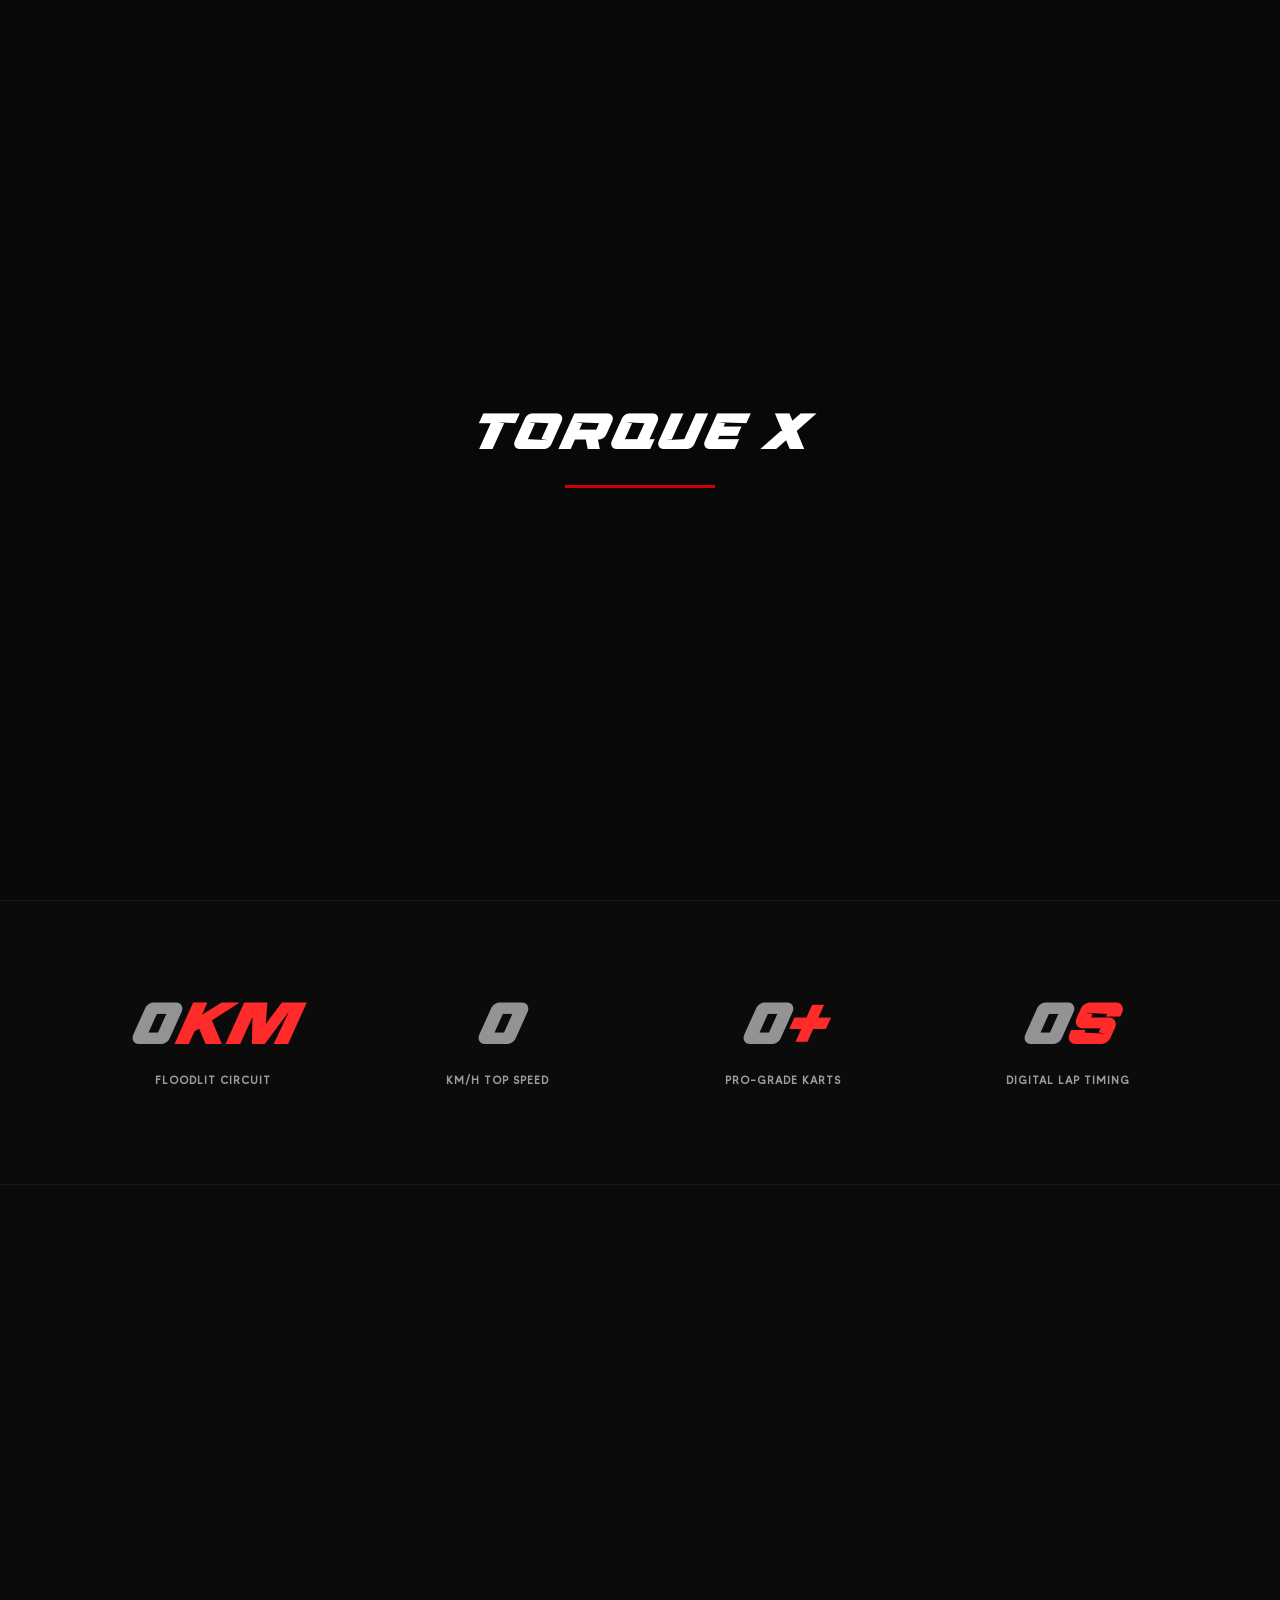
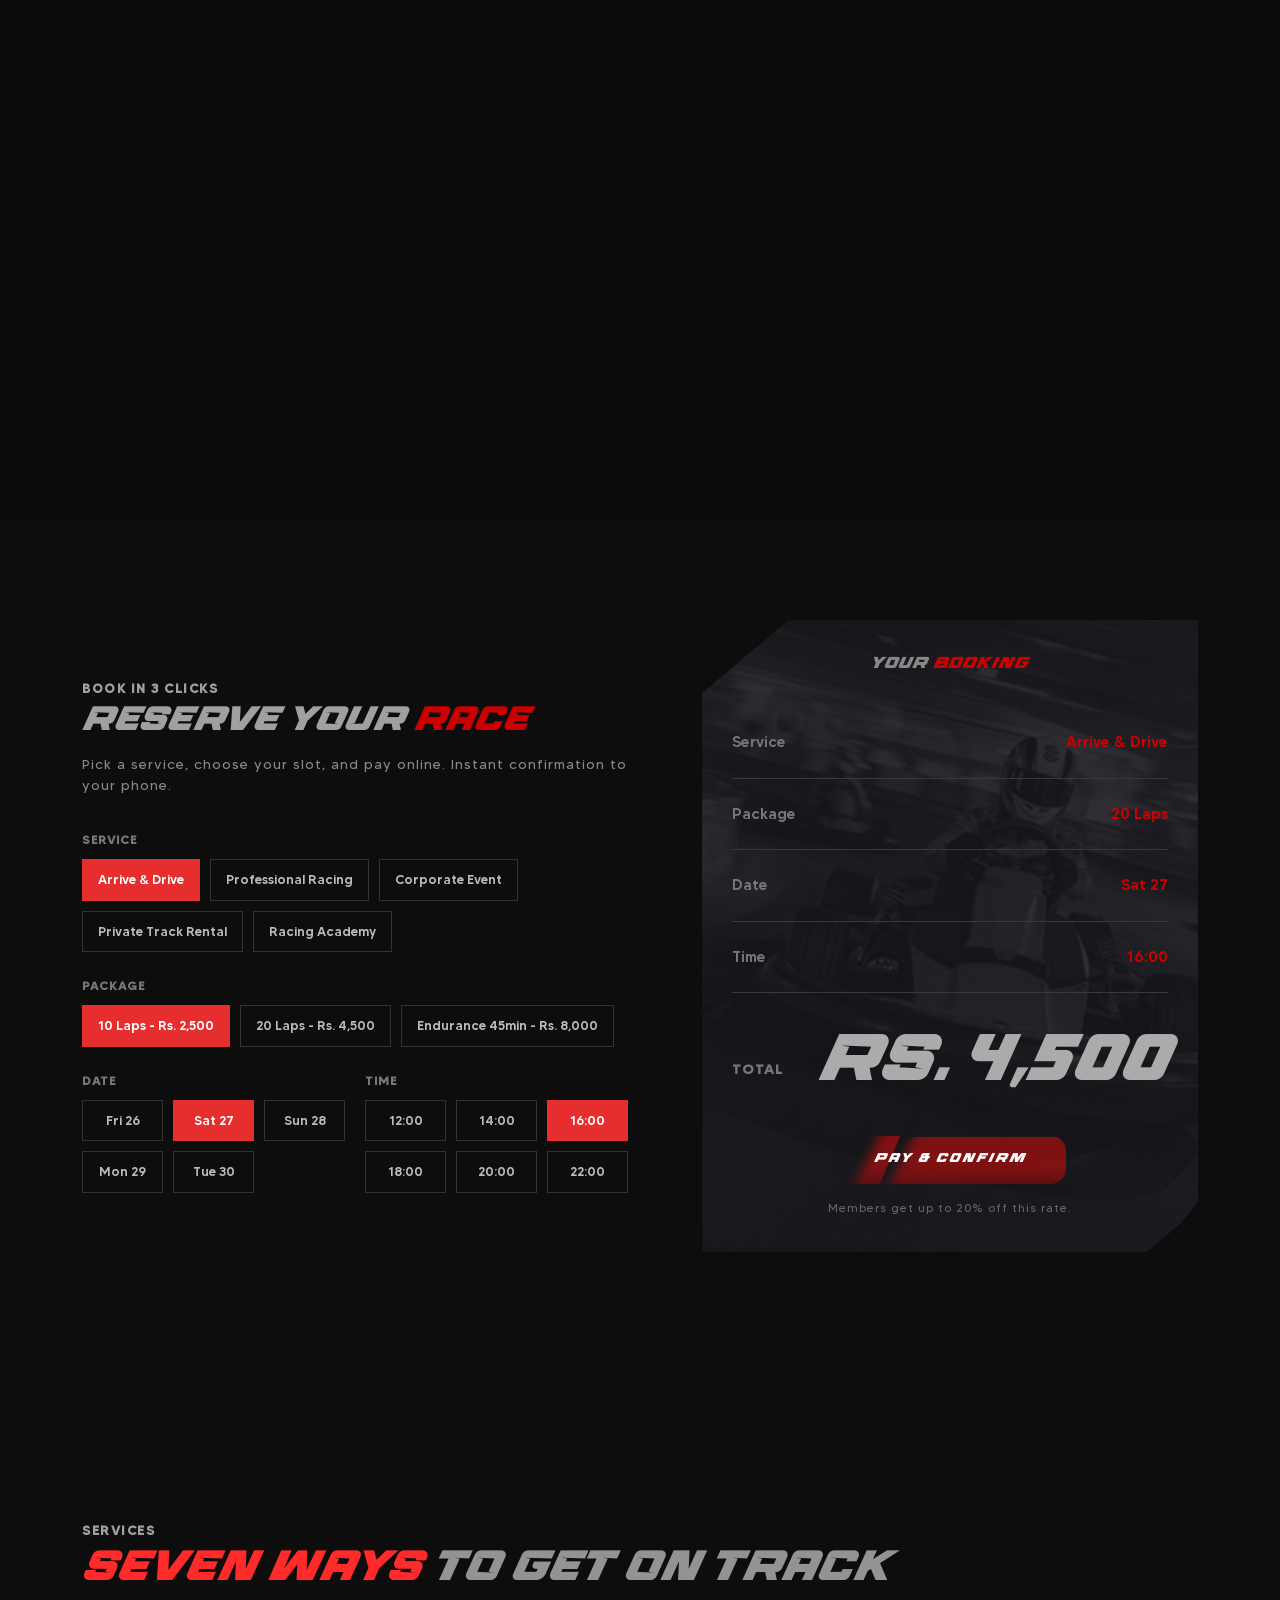
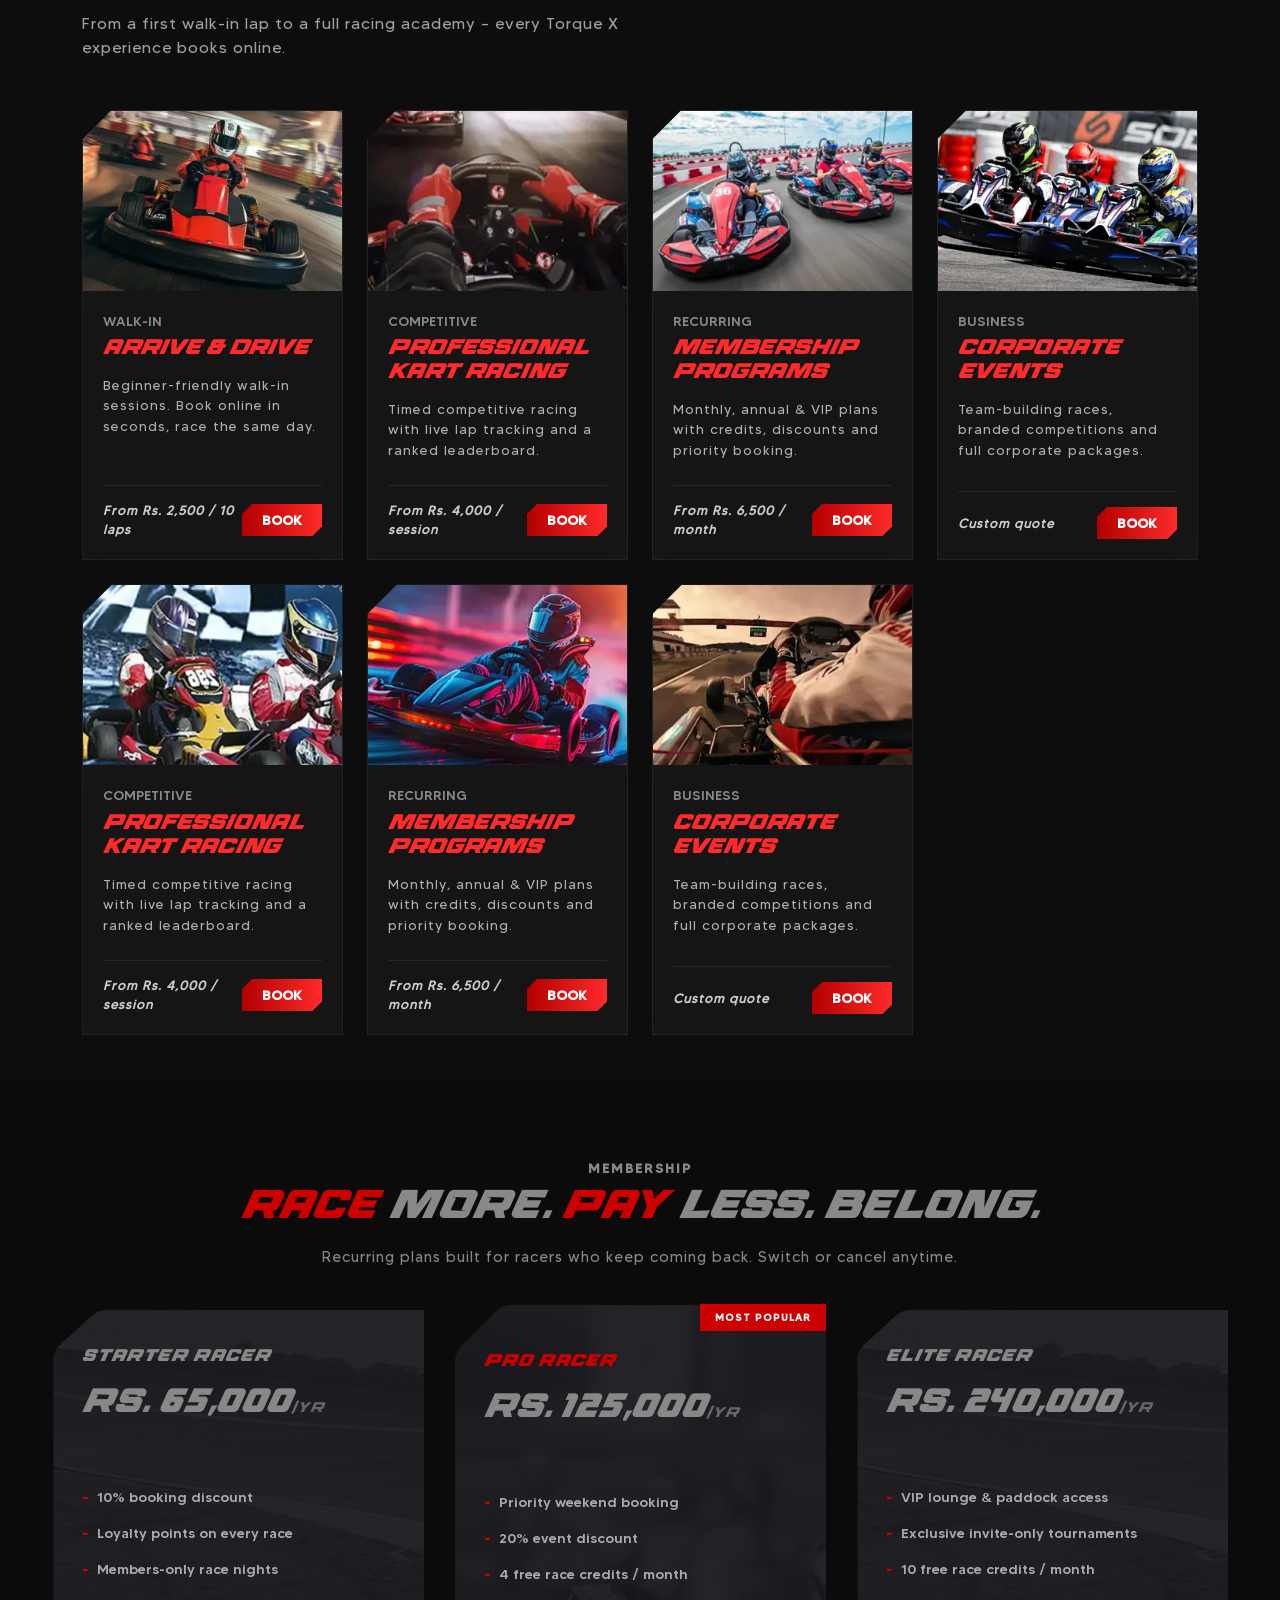
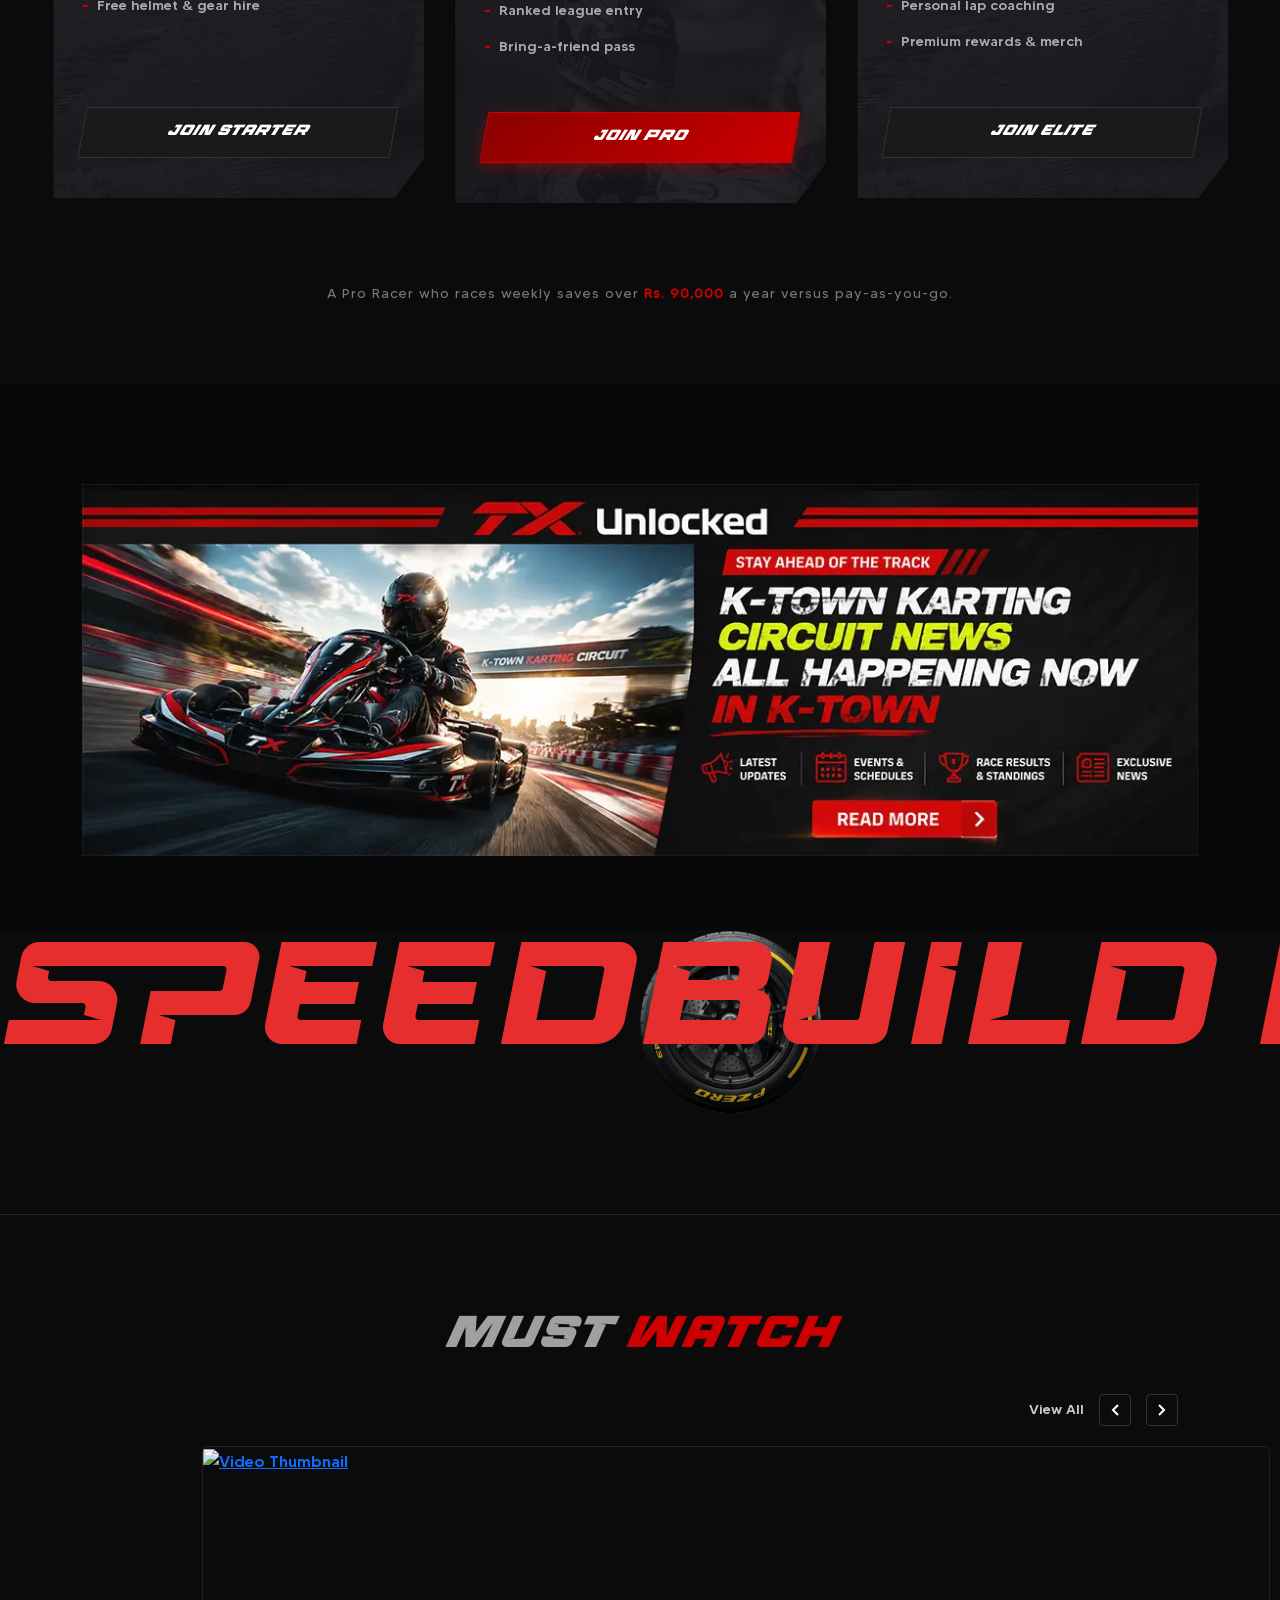
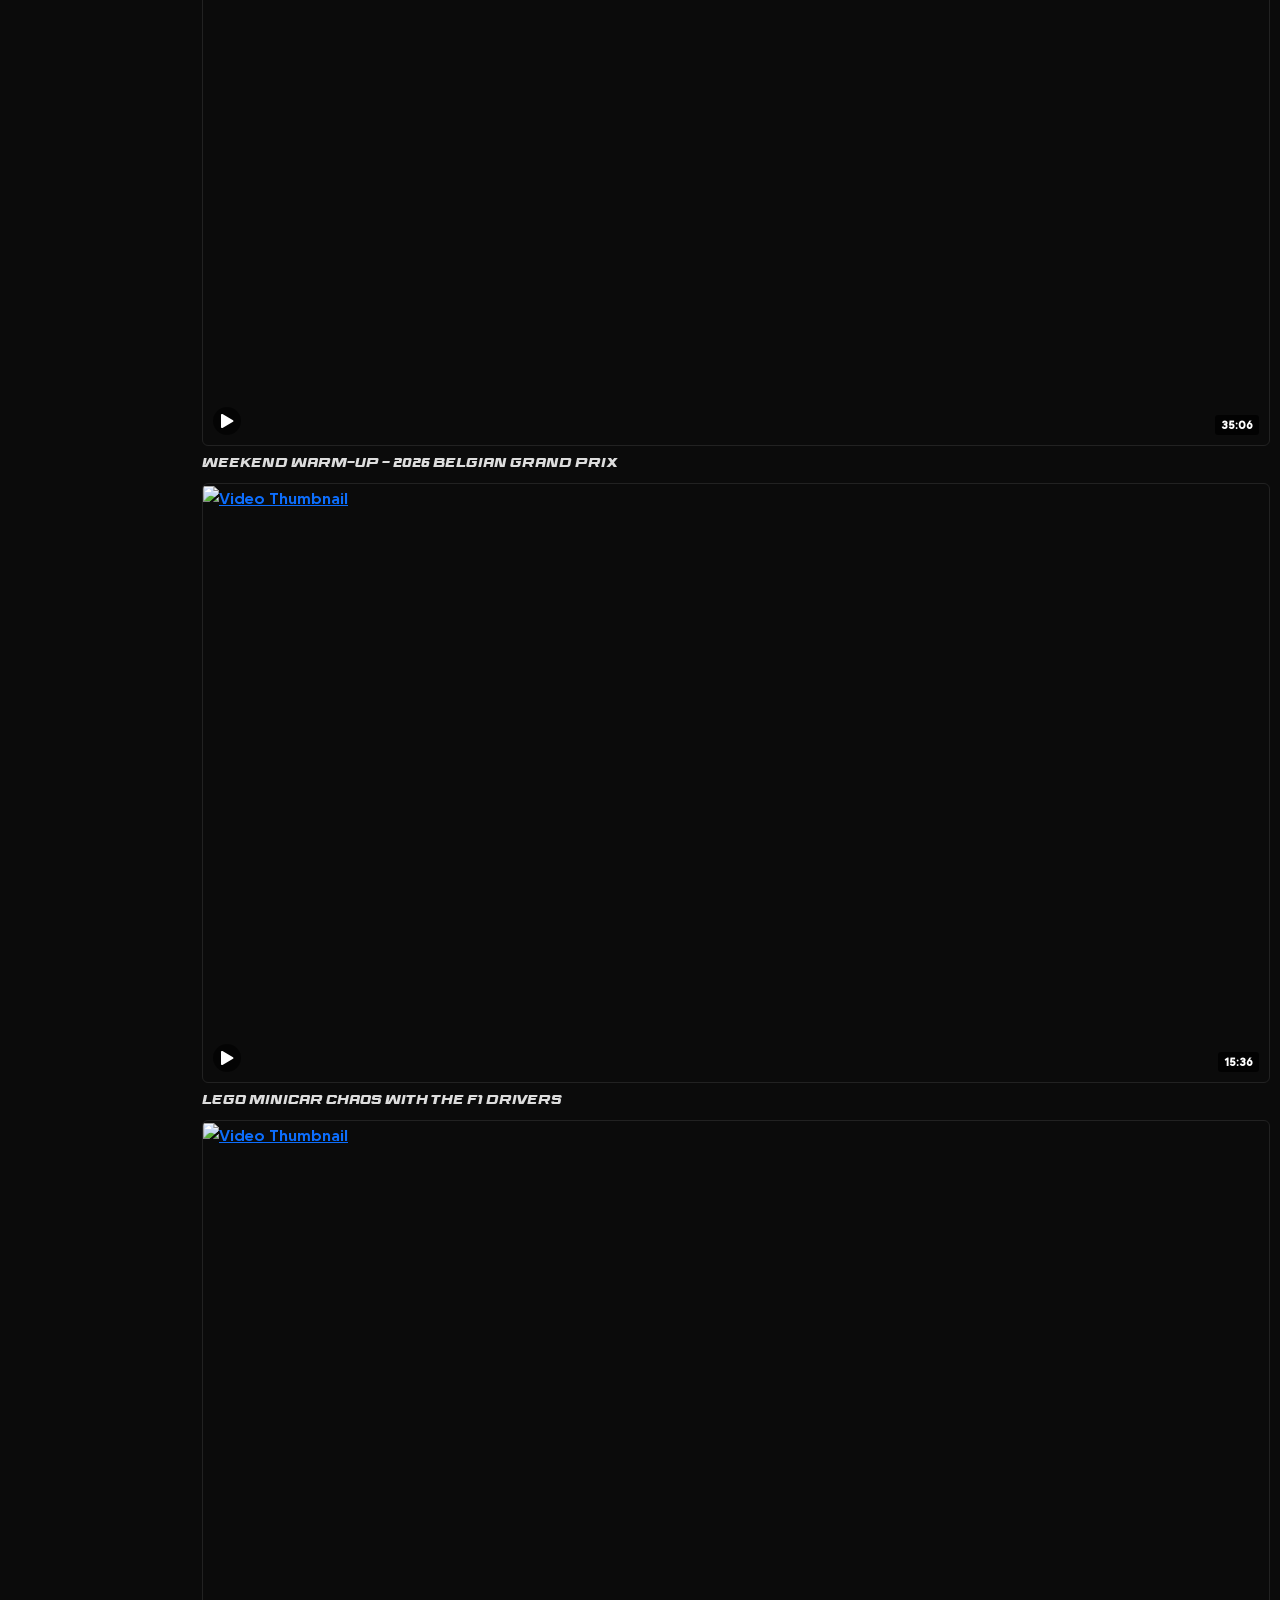
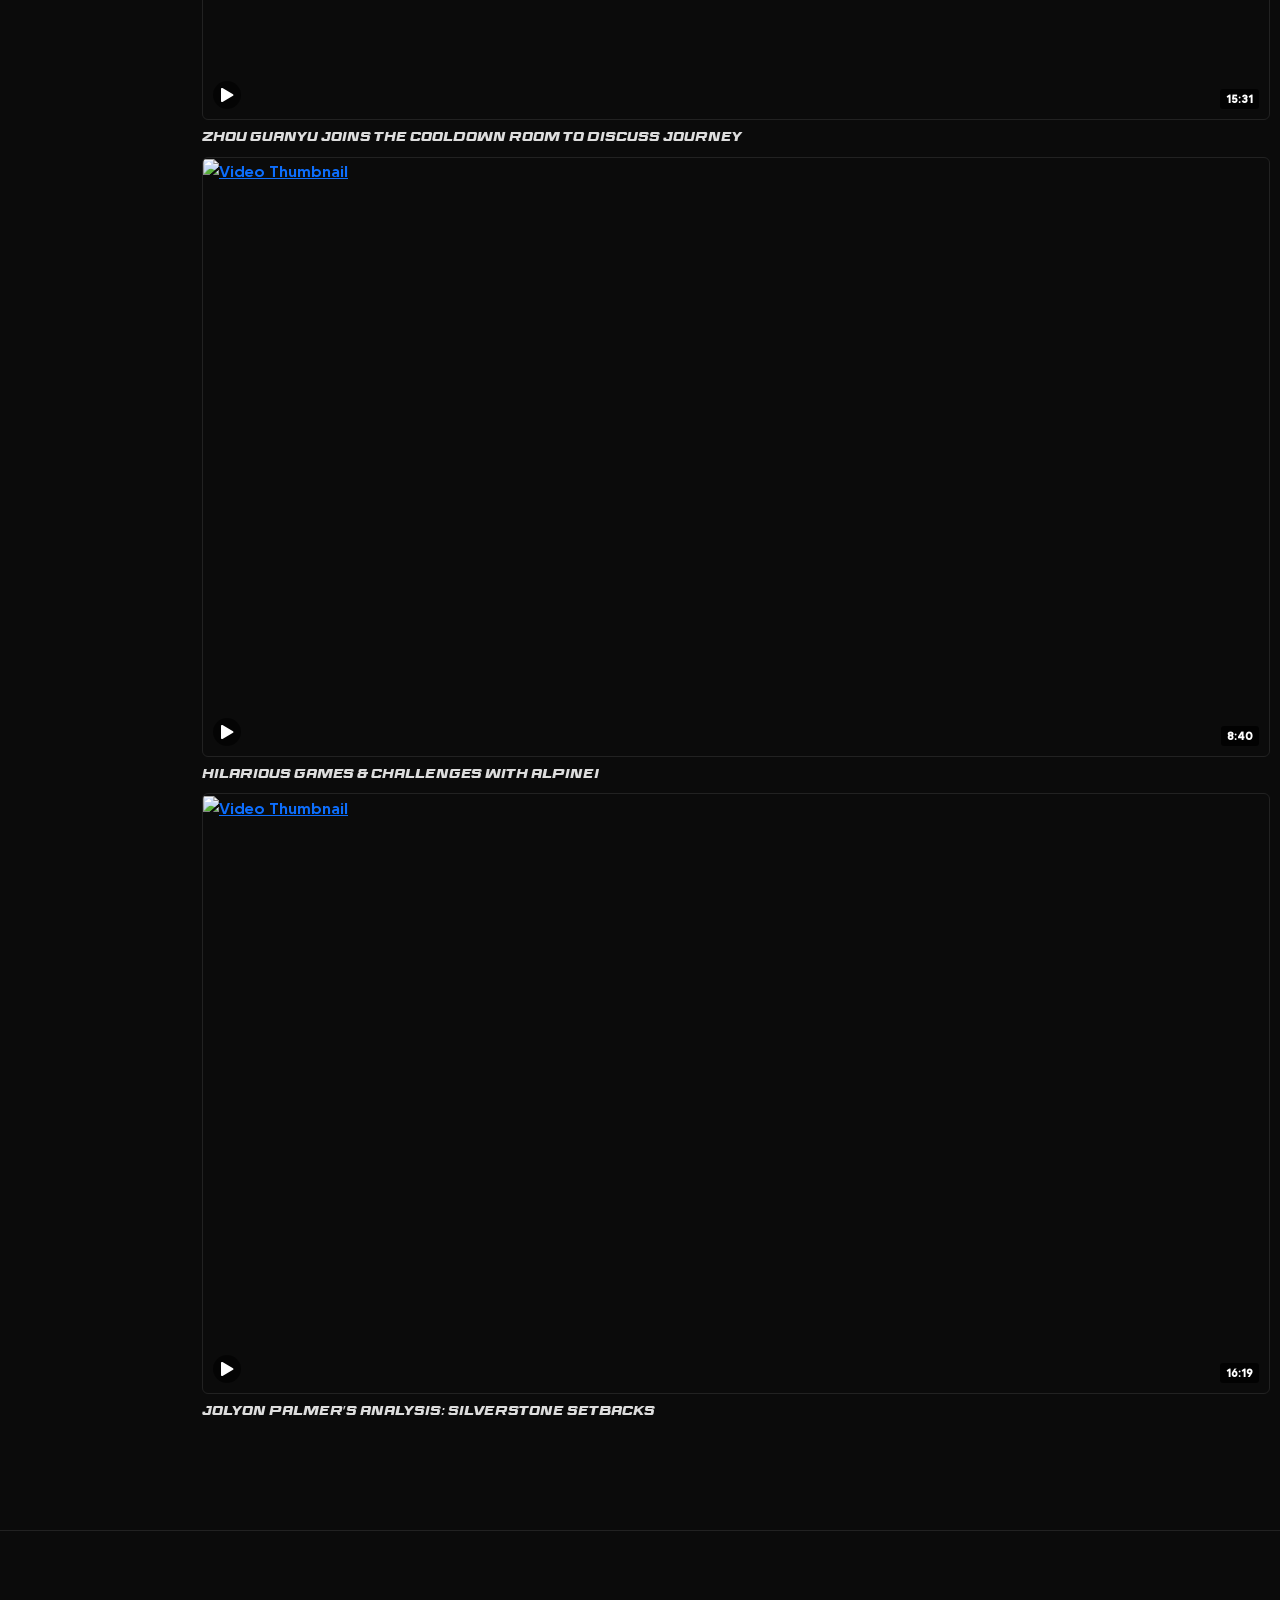
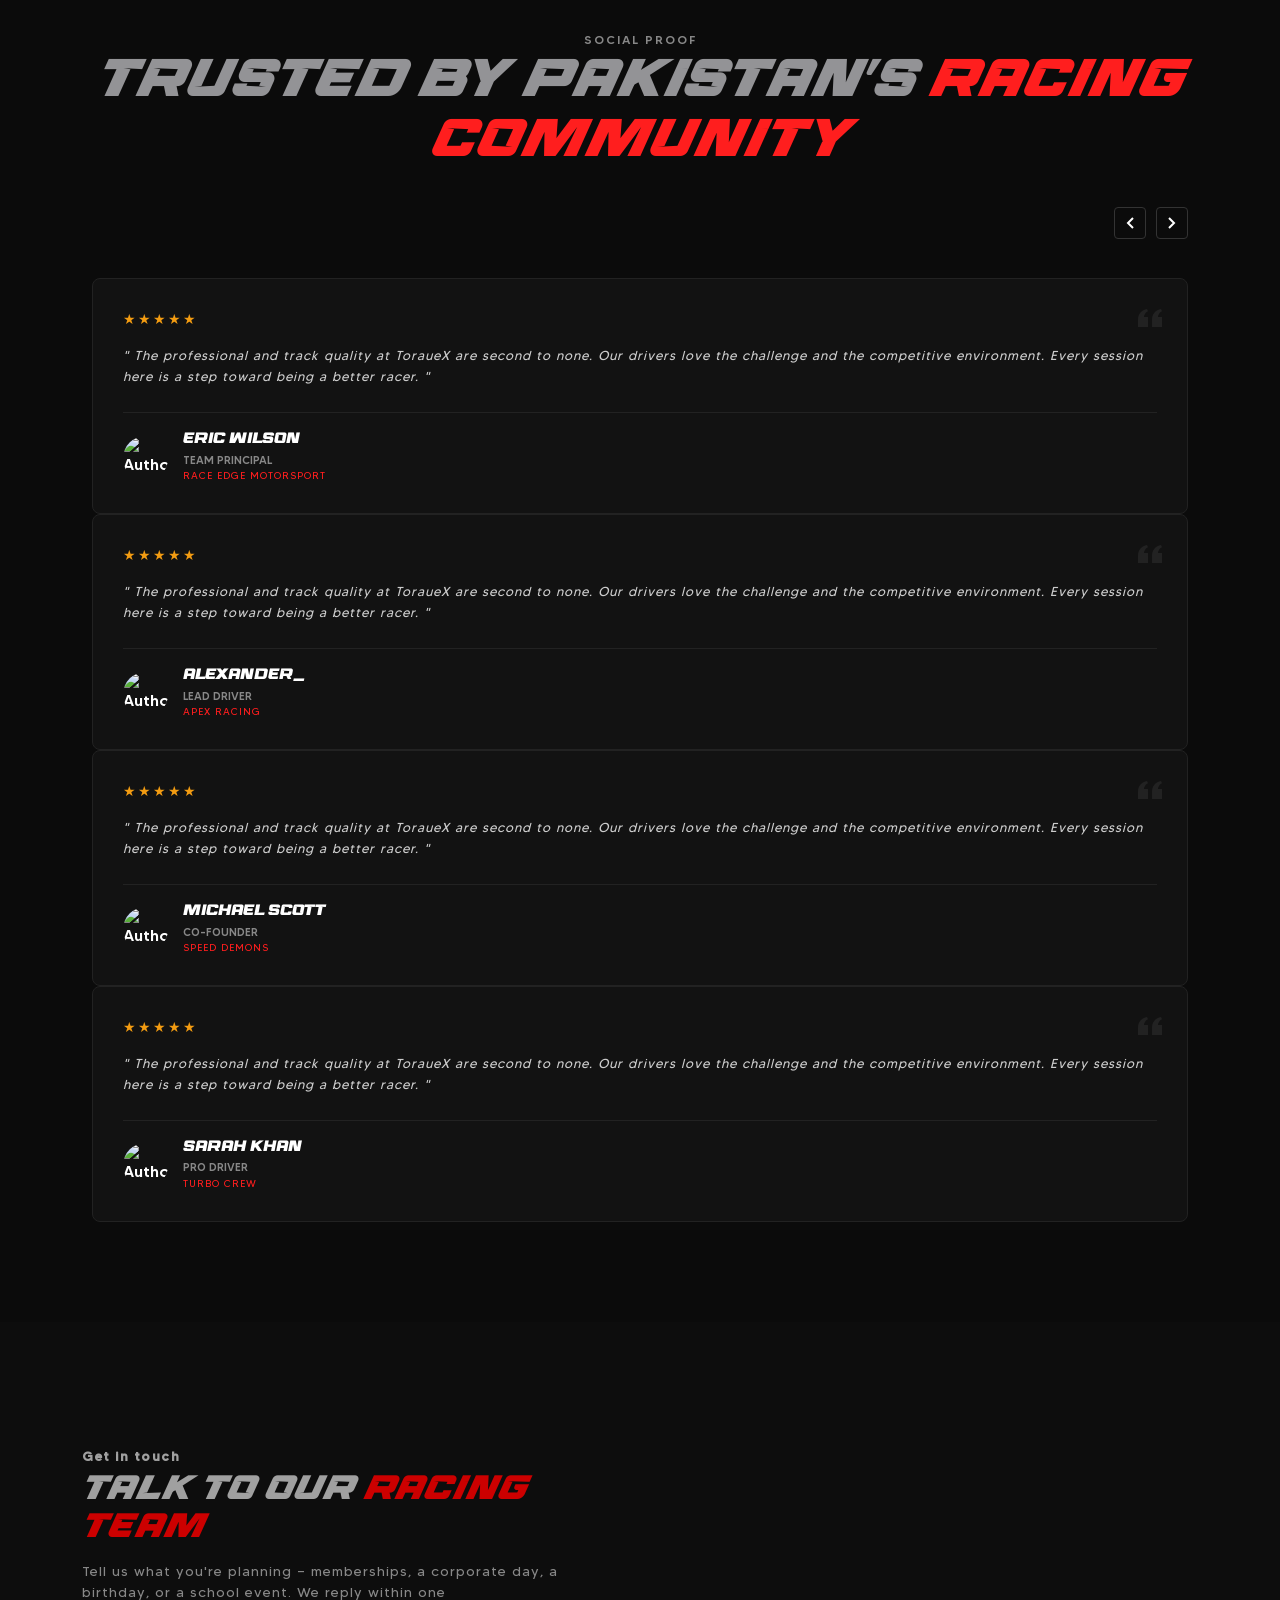
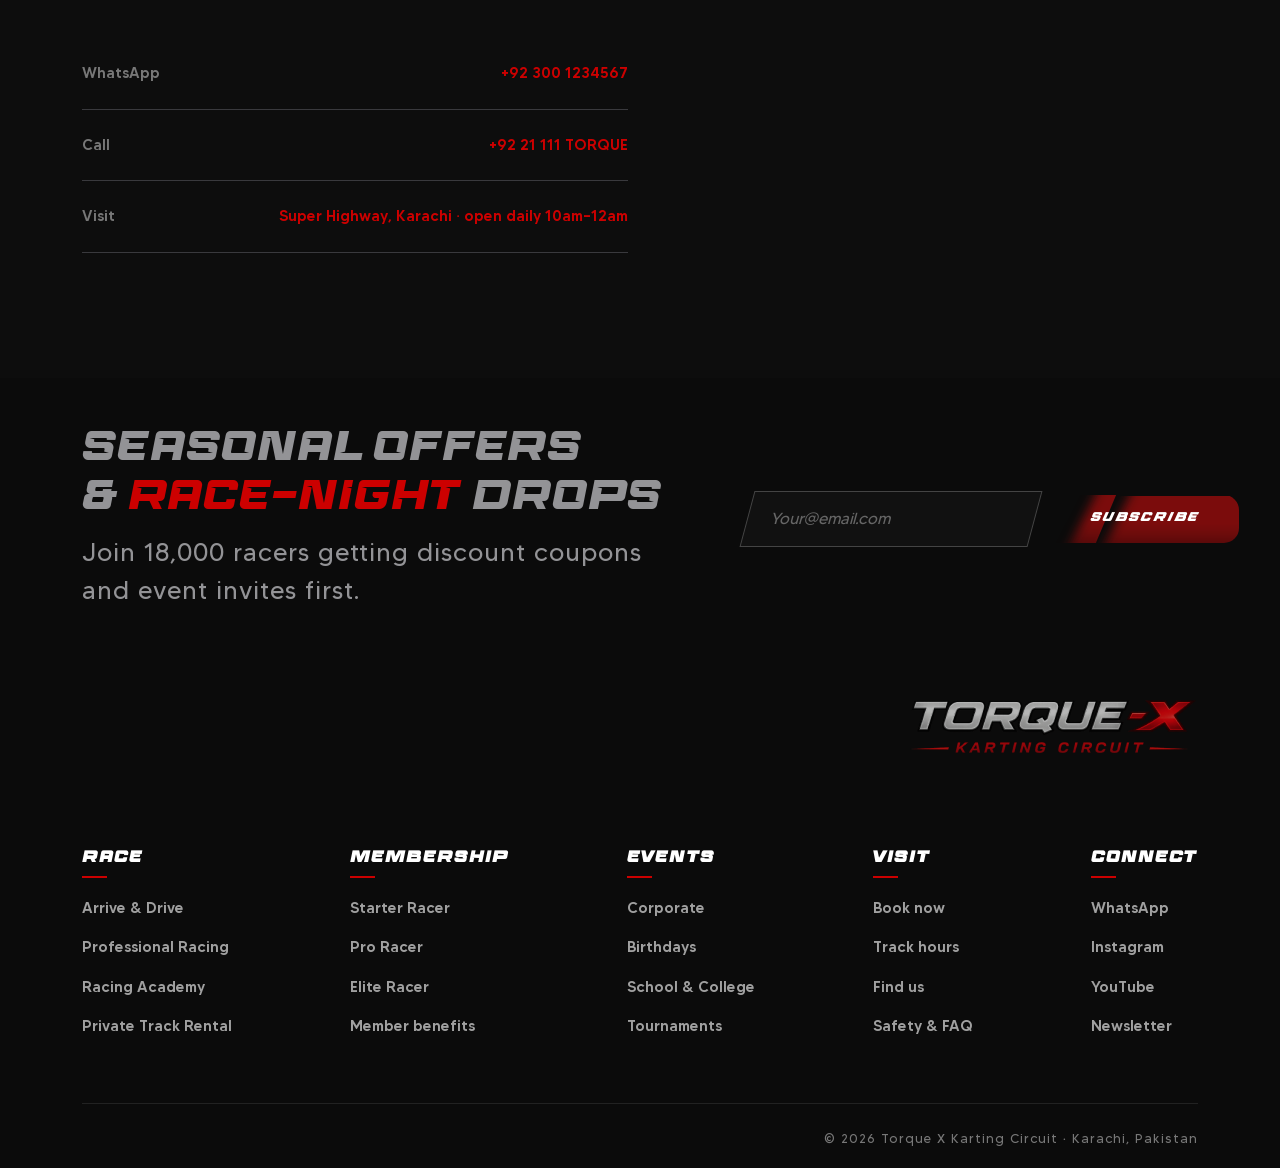
==== index.html @ df4c8dd1 "Updated index.html" ====
<!DOCTYPE html>
<html lang="en">
   <head>
      <meta charset="UTF-8" />
      <meta name="viewport" content="width=device-width, initial-scale=1.0" />
      <title>Torque-X Karting Circuit</title>
      <link rel="icon" type="image/png" sizes="32x32" href="favicon.png" />
      <!-- Bootstrap 5 CSS CDN -->
      <link
         href="https://cdn.jsdelivr.net/npm/bootstrap@5.3.2/dist/css/bootstrap.min.css"
         rel="stylesheet"
      />
      <link
         rel="stylesheet"
         type="text/css"
         href="https://cdnjs.cloudflare.com/ajax/libs/slick-carousel/1.8.1/slick.min.css"
      />
      <link
         rel="stylesheet"
         type="text/css"
         href="https://cdnjs.cloudflare.com/ajax/libs/slick-carousel/1.8.1/slick-theme.min.css"
      />
      <link
         rel="stylesheet"
         href="https://cdn.jsdelivr.net/npm/@fancyapps/ui@5.0/dist/fancybox/fancybox.css"
      />
      <link href="assets/css/style.css" rel="stylesheet" />
      <style></style>
   </head>
   <body>
      <div class="page-loader">
         <div class="loader-content">
            <h2 class="loader-logo">TORQUE X</h2>
            <div class="loader-bar"></div>
         </div>
      </div>
      <header>
         <!-- Top Announcement Bar -->
         <div class="top-announcement-bar">
            <p>
               SEASON OPENER - 20% OFF ALL RACE PACKAGES & FREE GEAR HIRE UNTIL
               JUNE 30. USE CODE GRID26.
            </p>
         </div>

         <!-- Main Navigation -->
         <nav class="navbar navbar-expand-lg navbar-custom">
            <div class="container-fluid">
               <!-- Brand Logo -->
               <a class="navbar-brand d-flex flex-column" href="#">
                  <img
                     src="assets/images/logo.webp"
                     alt="logo"
                     class="img-fluid"
                  />
               </a>

               <!-- Mobile Toggle Button -->
               <button class="custom-toggler" type="button" id="menuToggle">
                  <span></span>
                  <span></span>
                  <span></span>
               </button>

               <!-- Nav Links -->
               <div
                  class="collapse navbar-collapse justify-content-center"
                  id="navbarNav"
               >
                  <ul class="navbar-nav align-items-center">
                     <li class="nav-item">
                        <a class="nav-link link--split-color" href="#"
                           >Services</a
                        >
                     </li>
                     <li class="nav-item">
                        <a class="nav-link link--split-color" href="#">Book</a>
                     </li>
                     <li class="nav-item">
                        <a class="nav-link link--split-color" href="#"
                           >Membership</a
                        >
                     </li>
                     <li class="nav-item">
                        <a class="nav-link link--split-color" href="#"
                           >Corporate</a
                        >
                     </li>
                     <li class="nav-item">
                        <a class="nav-link link--split-color" href="#"
                           >Contact</a
                        >
                     </li>
                  </ul>
               </div>

               <!-- Right Actions -->
               <div class="d-none d-lg-flex align-items-center">
                  <a
                     href="#"
                     class="nav-link text-uppercase text-light me-4"
                     style="font-size: 13px; letter-spacing: 1px"
                     >Members</a
                  >
                  <a href="#" class="book-race-btn"
                     ><span>BOOK YOUR RACE</span></a
                  >
               </div>
            </div>
         </nav>

         <!-- Hero Section with Beveled Container -->

         <section class="hero-section">
            <video
               src="assets/images/torque.mp4"
               autoplay
               muted
               loop
               playsinline
            ></video>
            <div class="container-fluid">
               <!-- Top Badges -->
               <div class="hero-badges">
                  <div class="badge-red">NOW BOOKING 2026 - SEASON</div>
                  <div class="badge-dark">OPEN DAILY 10AM-12AM</div>
               </div>

               <!-- Main Heading -->
               <h1 class="hero-title">
                  THE ULTIMATE RACING<br />
                  EXPERIENCE STARTS HERE
               </h1>

               <!-- Subtitle -->
               <h3 class="hero-subtitle">
                  PUSH THE LIMITS. BREAK YOUR BEST LAP
               </h3>

               <!-- Description -->
               <p class="hero-desc">
                  From first-time racers to seasoned competitors, Torque.X
                  combines<br />
                  professional-grade karts, a technically challenging circuit,
                  premium hospitality,<br />
                  and unforgettable racing moments in one destination.
               </p>

               <!-- Buttons -->
               <div class="hero-buttons">
                  <a href="#" class="btn-red">RESERVE YOUR GRID SPOT</a>
                  <a href="#" class="btn-outline">EXPLORE MEMBERS</a>
               </div>

               <!-- Bottom Stats -->
               <div class="hero-stats">
                  <div class="stat-item">
                     <h4>FIA-INSPIRED</h4>
                     <p>SAFETY STANDARDS</p>
                  </div>
                  <div class="stat-item">
                     <h4>15,000+</h4>
                     <p>DRIVERS WELCOMED</p>
                  </div>
                  <div class="stat-item">
                     <div class="stars-wrap">
                        <div class="stars">★★★★★</div>
                        <h4>4.9/5</h4>
                     </div>
                     <p>VERIFIED REVIEWS</p>
                  </div>
                  <div class="stat-item">
                     <h4>38.2S</h4>
                     <p>FASTEST OFFICIAL LAP</p>
                  </div>
               </div>
            </div>
         </section>
      </header>
      <section class="stats-section">
         <div class="container">
            <div class="row align-items-center justify-content-between">
               <!-- Stat Item 1 -->
               <div class="col-6 col-md-3 stat-box">
                  <div class="stat-number">
                     <span
                        class="grey-text counter"
                        data-target="1.2"
                        data-decimals="1"
                        >0</span
                     ><span class="red-text">KM</span>
                  </div>
                  <div class="stat-label">Floodlit Circuit</div>
               </div>

               <!-- Stat Item 2 -->
               <div class="col-6 col-md-3 stat-box">
                  <div class="stat-number">
                     <span
                        class="grey-text counter"
                        data-target="60"
                        data-decimals="0"
                        >0</span
                     >
                  </div>
                  <div class="stat-label">KM/H Top Speed</div>
               </div>

               <!-- Stat Item 3 -->
               <div class="col-6 col-md-3 stat-box">
                  <div class="stat-number">
                     <span
                        class="grey-text counter"
                        data-target="30"
                        data-decimals="0"
                        >0</span
                     ><span class="red-text">+</span>
                  </div>
                  <div class="stat-label">Pro-Grade Karts</div>
               </div>

               <!-- Stat Item 4 -->
               <div class="col-6 col-md-3 stat-box">
                  <div class="stat-number">
                     <span
                        class="grey-text counter"
                        data-target="0.01"
                        data-decimals="2"
                        >0</span
                     ><span class="red-text">s</span>
                  </div>
                  <div class="stat-label">Digital Lap Timing</div>
               </div>
            </div>
         </div>
      </section>

      <!-- Why Torque X Section -->
      <section class="why-torque-section">
         <div class="container">
            <div class="row align-items-center">
               <!-- Left Content Column -->
               <div class="col-lg-7">
                  <div class="section-subtitle">Why Torque X</div>
                  <h2 class="section-heading-1">Built For Racers,</h2>
                  <h3 class="section-heading-2">Engineered To Win</h3>

                  <div class="row">
                     <!-- Feature 1 -->
                     <div class="col-6 col-md-6 feature-item">
                        <div class="feature-title">
                           Professional Racing Circuit
                        </div>
                        <p class="feature-desc">
                           A championship-grade, FIA-spec track engineered for
                           speed and safety.
                        </p>
                     </div>
                     <!-- Feature 2 -->
                     <div class="col-6 col-md-6 feature-item">
                        <div class="feature-title">High-Performance Karts</div>
                        <p class="feature-desc">
                           Sodi & Rotax fleet maintained to motorsport
                           standards, 60 km/h+.
                        </p>
                     </div>
                     <!-- Feature 3 -->
                     <div class="col-6 col-md-6 feature-item">
                        <div class="feature-title">Digital Timing System</div>
                        <p class="feature-desc">
                           Live transponder timing, lap-by-lap telemetry, and a
                           public leaderboard.
                        </p>
                     </div>
                     <!-- Feature 4 -->
                     <div class="col-6 col-md-6 feature-item">
                        <div class="feature-title">
                           Certified Safety Standards
                        </div>
                        <p class="feature-desc">
                           Marshalled sessions, full safety gear, and a
                           track-side medical team.
                        </p>
                     </div>
                     <!-- Feature 5 -->
                     <div class="col-6 col-md-6 feature-item">
                        <div class="feature-title">Membership Benefits</div>
                        <p class="feature-desc">
                           Priority booking, free race credits, and exclusive
                           members-only nights.
                        </p>
                     </div>
                     <!-- Feature 6 -->
                     <div class="col-6 col-md-6 feature-item">
                        <div class="feature-title">Racing Community</div>
                        <p class="feature-desc">
                           League nights, tournaments, and a ranked ladder for
                           every skill level.
                        </p>
                     </div>
                  </div>

                  <!-- Learn More Button -->
                  <div>
                     <a href="#" class="book-race-btn"
                        ><span>Learn More</span></a
                     >
                  </div>
               </div>

               <!-- Right Image Column -->
               <div class="col-lg-5 right-image-col">
                  <div class="card-wrapper">
                     <div class="card-content">
                        <video
                           src="assets/images/Create_a_premium_studio_qualit.mp4"
                           autoplay
                           muted
                           loop
                           playsinline
                        ></video>
                     </div>
                  </div>
               </div>
               <div class="col-md-12">
                  <div class="custom-divider"></div>
               </div>
            </div>
         </div>
      </section>

          <section class="booking-section">
         <div class="container">
            <div class="row align-items-center">
               <div class="col-md-6">
                  <div class="booking-left">
                     <div class="section-header">
                        <span class="sub-title">BOOK IN 3 CLICKS</span>
                        <h2>
                           RESERVE YOUR <span class="highlight">RACE</span>
                        </h2>
                        <p>
                           Pick a service, choose your slot, and pay online.
                           Instant confirmation to your phone.
                        </p>
                     </div>

                     <!-- Service Selection -->
                     <div class="filter-group">
                        <label>SERVICE</label>
                        <div class="options-row" id="service-options">
                           <button
                              type="button"
                              class="opt-btn active"
                              data-value="Arrive & Drive"
                           >
                              Arrive & Drive
                           </button>
                           <button
                              type="button"
                              class="opt-btn"
                              data-value="Professional Racing"
                           >
                              Professional Racing
                           </button>
                           <button
                              type="button"
                              class="opt-btn"
                              data-value="Corporate Event"
                           >
                              Corporate Event
                           </button>
                           <button
                              type="button"
                              class="opt-btn"
                              data-value="Private Track Rental"
                           >
                              Private Track Rental
                           </button>
                           <button
                              type="button"
                              class="opt-btn"
                              data-value="Racing Academy"
                           >
                              Racing Academy
                           </button>
                        </div>
                     </div>

                     <!-- Package Selection -->
                     <div class="filter-group">
                        <label>PACKAGE</label>
                        <div class="options-row" id="package-options">
                           <button
                              type="button"
                              class="opt-btn active"
                              data-value="10 Laps"
                              data-price="2500"
                           >
                              10 Laps - Rs. 2,500
                           </button>
                           <button
                              type="button"
                              class="opt-btn"
                              data-value="20 Laps"
                              data-price="4500"
                           >
                              20 Laps - Rs. 4,500
                           </button>
                           <button
                              type="button"
                              class="opt-btn"
                              data-value="Endurance 45min"
                              data-price="8000"
                           >
                              Endurance 45min - Rs. 8,000
                           </button>
                        </div>
                     </div>

                     <!-- Date & Time Row -->
                     <div class="datetime-row">
                        <div class="filter-group">
                           <label>DATE</label>
                           <div class="options-grid" id="date-options">
                              <button
                                 type="button"
                                 class="opt-btn"
                                 data-value="Fri 26"
                              >
                                 Fri 26
                              </button>
                              <button
                                 type="button"
                                 class="opt-btn active"
                                 data-value="Sat 27"
                              >
                                 Sat 27
                              </button>
                              <button
                                 type="button"
                                 class="opt-btn"
                                 data-value="Sun 28"
                              >
                                 Sun 28
                              </button>
                              <button
                                 type="button"
                                 class="opt-btn"
                                 data-value="Mon 29"
                              >
                                 Mon 29
                              </button>
                              <button
                                 type="button"
                                 class="opt-btn"
                                 data-value="Tue 30"
                              >
                                 Tue 30
                              </button>
                           </div>
                        </div>

                        <div class="filter-group">
                           <label>TIME</label>
                           <div class="options-grid" id="time-options">
                              <button
                                 type="button"
                                 class="opt-btn"
                                 data-value="12:00"
                              >
                                 12:00
                              </button>
                              <button
                                 type="button"
                                 class="opt-btn"
                                 data-value="14:00"
                              >
                                 14:00
                              </button>
                              <button
                                 type="button"
                                 class="opt-btn active"
                                 data-value="16:00"
                              >
                                 16:00
                              </button>
                              <button
                                 type="button"
                                 class="opt-btn"
                                 data-value="18:00"
                              >
                                 18:00
                              </button>
                              <button
                                 type="button"
                                 class="opt-btn"
                                 data-value="20:00"
                              >
                                 20:00
                              </button>
                              <button
                                 type="button"
                                 class="opt-btn"
                                 data-value="22:00"
                              >
                                 22:00
                              </button>
                           </div>
                        </div>
                     </div>
                  </div>
               </div>
               <div class="col-md-6">
                  <div class="booking-right">
                     <div class="booking-card">
                        <div class="card-title">YOUR <span>BOOKING</span></div>

                        <div class="summary-item">
                           <span class="label">Service</span>
                           <span class="value" id="sum-service"
                              >Arrive & Drive</span
                           >
                        </div>

                        <div class="summary-item">
                           <span class="label">Package</span>
                           <span class="value" id="sum-package">20 Laps</span>
                        </div>

                        <div class="summary-item">
                           <span class="label">Date</span>
                           <span class="value" id="sum-date">Sat 27</span>
                        </div>

                        <div class="summary-item">
                           <span class="label">Time</span>
                           <span class="value" id="sum-time">16:00</span>
                        </div>

                        <div class="total-section">
                           <span class="total-label">TOTAL</span>
                           <span class="total-price" id="sum-total"
                              >RS. 4,500</span
                           >
                        </div>

                        <button type="button" class="book-race-btn">
                           PAY &amp; CONFIRM
                        </button>
                        <p class="terms-note">
                           Members get up to 20% off this rate.
                        </p>
                     </div>
                  </div>
               </div>
               <div class="col-md-12 mt-5">
                  <div class="custom-divider"></div>
               </div>
            </div>
         </div>
      </section>

      <section class="services-section ">
         <div class="container">
            <!-- Section Header -->
            <div class="row">
               <div class="col-md-12">
                  <div class="section-header">
                     <span class="sub-title">SERVICES</span>
                     <h2 class="main-title">
                        <span>SEVEN WAYS</span> TO GET ON TRACK
                     </h2>
                     <p class="desc">
                        From a first walk-in lap to a full racing academy –
                        every Torque X experience books online.
                     </p>
                  </div>
               </div>
            </div>

            <!-- Cards Row -->
            <div class="row services-slider">
               <!-- Card 1 -->
               <div class="col-lg-3 col-md-6 mb-4">
                  <div class="service-card">
                     <div class="card-img-wrap">
                        <img
                           src="assets/images/seven-1.webp"
                           alt="Walk-in"
                           class="img-fluid"
                        />
                     </div>
                     <div class="card-content">
                        <span class="card-category">Walk-in</span>
                        <h3>ARRIVE & DRIVE</h3>
                        <p>
                           Beginner-friendly walk-in sessions. Book online in
                           seconds, race the same day.
                        </p>
                        <div class="card-footer-info">
                           <span class="price">From Rs. 2,500 / 10 laps</span>
                           <a href="#" class="book-btn">Book</a>
                        </div>
                     </div>
                  </div>
               </div>

               <!-- Card 2 -->
               <div class="col-lg-3 col-md-6 mb-4">
                  <div class="service-card">
                     <div class="card-img-wrap">
                        <img
                           src="assets/images/seven-2.webp"
                           alt="Competitive"
                           class="img-fluid"
                        />
                     </div>
                     <div class="card-content">
                        <span class="card-category">Competitive</span>
                        <h3>PROFESSIONAL KART RACING</h3>
                        <p>
                           Timed competitive racing with live lap tracking and a
                           ranked leaderboard.
                        </p>
                        <div class="card-footer-info">
                           <span class="price">From Rs. 4,000 / session</span>
                           <a href="#" class="book-btn">Book</a>
                        </div>
                     </div>
                  </div>
               </div>

               <!-- Card 3 -->
               <div class="col-lg-3 col-md-6 mb-4">
                  <div class="service-card">
                     <div class="card-img-wrap">
                        <img
                           src="assets/images/seven-3.webp"
                           alt="Recurring"
                           class="img-fluid"
                        />
                     </div>
                     <div class="card-content">
                        <span class="card-category">Recurring</span>
                        <h3>MEMBERSHIP PROGRAMS</h3>
                        <p>
                           Monthly, annual & VIP plans with credits, discounts
                           and priority booking.
                        </p>
                        <div class="card-footer-info">
                           <span class="price">From Rs. 6,500 / month</span>
                           <a href="#" class="book-btn">Book</a>
                        </div>
                     </div>
                  </div>
               </div>

               <!-- Card 4 -->
               <div class="col-lg-3 col-md-6 mb-4">
                  <div class="service-card">
                     <div class="card-img-wrap">
                        <img
                           src="assets/images/seven-4.webp"
                           alt="Business"
                           class="img-fluid"
                        />
                     </div>
                     <div class="card-content">
                        <span class="card-category">Business</span>
                        <h3>CORPORATE EVENTS</h3>
                        <p>
                           Team-building races, branded competitions and full
                           corporate packages.
                        </p>
                        <div class="card-footer-info">
                           <span class="price">Custom quote</span>
                           <a href="#" class="book-btn">Book</a>
                        </div>
                     </div>
                  </div>
               </div>

               <!-- Card 2 -->
               <div class="col-lg-3 col-md-6 mb-4">
                  <div class="service-card">
                     <div class="card-img-wrap">
                        <img
                           src="assets/images/seven-5.webp"
                           alt="Competitive"
                           class="img-fluid"
                        />
                     </div>
                     <div class="card-content">
                        <span class="card-category">Competitive</span>
                        <h3>PROFESSIONAL KART RACING</h3>
                        <p>
                           Timed competitive racing with live lap tracking and a
                           ranked leaderboard.
                        </p>
                        <div class="card-footer-info">
                           <span class="price">From Rs. 4,000 / session</span>
                           <a href="#" class="book-btn">Book</a>
                        </div>
                     </div>
                  </div>
               </div>

               <!-- Card 3 -->
               <div class="col-lg-3 col-md-6 mb-4">
                  <div class="service-card">
                     <div class="card-img-wrap">
                        <img
                           src="assets/images/seven-6.webp"
                           alt="Recurring"
                           class="img-fluid"
                        />
                     </div>
                     <div class="card-content">
                        <span class="card-category">Recurring</span>
                        <h3>MEMBERSHIP PROGRAMS</h3>
                        <p>
                           Monthly, annual & VIP plans with credits, discounts
                           and priority booking.
                        </p>
                        <div class="card-footer-info">
                           <span class="price">From Rs. 6,500 / month</span>
                           <a href="#" class="book-btn">Book</a>
                        </div>
                     </div>
                  </div>
               </div>

               <!-- Card 4 -->
               <div class="col-lg-3 col-md-6 mb-4">
                  <div class="service-card">
                     <div class="card-img-wrap">
                        <img
                           src="assets/images/seven-7.webp"
                           alt="Business"
                           class="img-fluid"
                        />
                     </div>
                     <div class="card-content">
                        <span class="card-category">Business</span>
                        <h3>CORPORATE EVENTS</h3>
                        <p>
                           Team-building races, branded competitions and full
                           corporate packages.
                        </p>
                        <div class="card-footer-info">
                           <span class="price">Custom quote</span>
                           <a href="#" class="book-btn">Book</a>
                        </div>
                     </div>
                  </div>
               </div>
            </div>
         </div>
      </section>

      <section class="membership-section">
         <div class="container">
            <!-- Section Header -->
            <div class="membership-header">
               <span class="sub-title">MEMBERSHIP</span>
               <h2>
                  <span class="highlight">RACE</span> MORE.
                  <span class="highlight">PAY</span> LESS. BELONG.
               </h2>
               <p>
                  Recurring plans built for racers who keep coming back. Switch
                  or cancel anytime.
               </p>
            </div>

            <!-- Pricing Grid -->
            <div class="pricing-grid">
               <!-- Card 1: Starter Racer -->
               <div class="price-card">
                  <div class="card-top">
                     <h3>STARTER RACER</h3>
                     <div class="price">RS. 65,000<span>/yr</span></div>
                  </div>
                  <ul class="feature-list">
                     <li>10% booking discount</li>
                     <li>Loyalty points on every race</li>
                     <li>Members-only race nights</li>
                     <li>Free helmet & gear hire</li>
                  </ul>
                  <div class="card-action">
                     <button type="button" class="join-btn">
                        JOIN STARTER
                     </button>
                  </div>
               </div>

               <!-- Card 2: Pro Racer (Most Popular) -->
               <div class="price-card popular">
                  <div class="popular-badge">MOST POPULAR</div>
                  <div class="card-top">
                     <h3>PRO RACER</h3>
                     <div class="price">RS. 125,000<span>/yr</span></div>
                  </div>
                  <ul class="feature-list">
                     <li>Priority weekend booking</li>
                     <li>20% event discount</li>
                     <li>4 free race credits / month</li>
                     <li>Ranked league entry</li>
                     <li>Bring-a-friend pass</li>
                  </ul>
                  <div class="card-action">
                     <button type="button" class="join-btn">JOIN PRO</button>
                  </div>
               </div>

               <!-- Card 3: Elite Racer -->
               <div class="price-card">
                  <div class="card-top">
                     <h3>ELITE RACER</h3>
                     <div class="price">RS. 240,000<span>/yr</span></div>
                  </div>
                  <ul class="feature-list">
                     <li>VIP lounge & paddock access</li>
                     <li>Exclusive invite-only tournaments</li>
                     <li>10 free race credits / month</li>
                     <li>Personal lap coaching</li>
                     <li>Premium rewards & merch</li>
                  </ul>
                  <div class="card-action">
                     <button type="button" class="join-btn">JOIN ELITE</button>
                  </div>
               </div>
            </div>

            <!-- Bottom Savings Note -->
            <div class="membership-footer-note">
               <p>
                  A Pro Racer who races weekly saves over
                  <span class="highlight-red">Rs. 90,000</span> a year versus
                  pay-as-you-go.
               </p>
            </div>
         </div>
      </section>

      <section class="ad-banner text-center">
         <div class="container">
            <div class="row">
               <div class="col-md-12">
                  <img
                     class="img-fluid"
                     src="assets/images/ad-banner.webp"
                     alt=""
                  />
               </div>
            </div>
         </div>
      </section>

      <section class="speed-slider-wrap">
         <div class="container-fluid">
            <div class="row">
               <div class="col-md-12">
                  <div class="speed-slider">
                     <div>
                        <div class="inner">
                           <h3>BUILD FOR SPEED</h3>
                           <img
                              class="img-fluid rotating-tyre"
                              src="assets/images/tyre.png"
                              alt=""
                           />
                        </div>
                     </div>
                     <div>
                        <div class="inner">
                           <h3>BUILD FOR SPEED</h3>
                           <img
                              class="img-fluid rotating-tyre"
                              src="assets/images/tyre.png"
                              alt=""
                           />
                        </div>
                     </div>
                  </div>
               </div>
            </div>
         </div>
      </section>

  



      <section class="must-watch-section">
         <!-- Section Header -->
         <div class="container">
            <div class="row">
               <div class="col-md-12">
                  <div class="section-header-container">
                     <h2 class="section-title">
                        MUST <span class="highlight">watch</span>
                     </h2>
                  </div>
                  <div class="section-header-container slider-btn-wrap">
                     <div class="slider-controls">
                        <span class="view-all">View All</span>
                        <button class="custom-prev">
                           <svg
                              width="8"
                              height="12"
                              viewBox="0 0 8 12"
                              fill="none"
                           >
                              <path
                                 d="M7 1L2 6L7 11"
                                 stroke="white"
                                 stroke-width="2"
                              />
                           </svg>
                        </button>
                        <button class="custom-next">
                           <svg
                              width="8"
                              height="12"
                              viewBox="0 0 8 12"
                              fill="none"
                           >
                              <path
                                 d="M1 1L6 6L1 11"
                                 stroke="white"
                                 stroke-width="2"
                              />
                           </svg>
                        </button>
                     </div>
                  </div>
               </div>
            </div>
         </div>
         <!-- Slider Wrapper (Right Align / Overflow style) -->
         <div class="must-watch-slider-wrapper">
            <div class="must-watch-slider">
               <!-- Card 1 -->
               <div class="video-card">
                  <a
                     href="https://www.youtube.com/watch?v=so3UmYMc9Fo"
                     data-fancybox="gallery"
                     class="video-thumb"
                  >
                     <img
                        src="https://images.unsplash.com/photo-1568605117036-5fe5e7bab0b7?auto=format&fit=crop&w=500&q=80"
                        alt="Video Thumbnail"
                     />
                     <div class="play-btn">
                        <svg
                           width="14"
                           height="16"
                           viewBox="0 0 14 16"
                           fill="currentColor"
                        >
                           <path
                              d="M13 7.13397C13.6667 7.51887 13.6667 8.48113 13 8.86603L2.5 14.9282C1.83333 15.3131 1 14.832 1 14.0622V1.93782C1 1.16802 1.83333 0.686896 2.5 1.0718L13 7.13397Z"
                           />
                        </svg>
                     </div>
                     <span class="duration">35:06</span>
                  </a>
                  <h3 class="video-title">
                     Weekend Warm-Up - 2026 Belgian Grand Prix
                  </h3>
               </div>

               <!-- Card 2 -->
               <div class="video-card">
                  <a
                     href="https://www.youtube.com/watch?v=so3UmYMc9Fo"
                     data-fancybox="gallery"
                     class="video-thumb"
                  >
                     <img
                        src="https://images.unsplash.com/photo-1553440569-bcc63803a83d?auto=format&fit=crop&w=500&q=80"
                        alt="Video Thumbnail"
                     />
                     <div class="play-btn">
                        <svg
                           width="14"
                           height="16"
                           viewBox="0 0 14 16"
                           fill="currentColor"
                        >
                           <path
                              d="M13 7.13397C13.6667 7.51887 13.6667 8.48113 13 8.86603L2.5 14.9282C1.83333 15.3131 1 14.832 1 14.0622V1.93782C1 1.16802 1.83333 0.686896 2.5 1.0718L13 7.13397Z"
                           />
                        </svg>
                     </div>
                     <span class="duration">15:36</span>
                  </a>
                  <h3 class="video-title">
                     LEGO Minicar chaos with the F1 drivers
                  </h3>
               </div>

               <!-- Card 3 -->
               <div class="video-card">
                  <a
                     href="https://www.youtube.com/watch?v=so3UmYMc9Fo"
                     data-fancybox="gallery"
                     class="video-thumb"
                  >
                     <img
                        src="https://images.unsplash.com/photo-1511919884226-fd3cad34687c?auto=format&fit=crop&w=500&q=80"
                        alt="Video Thumbnail"
                     />
                     <div class="play-btn">
                        <svg
                           width="14"
                           height="16"
                           viewBox="0 0 14 16"
                           fill="currentColor"
                        >
                           <path
                              d="M13 7.13397C13.6667 7.51887 13.6667 8.48113 13 8.86603L2.5 14.9282C1.83333 15.3131 1 14.832 1 14.0622V1.93782C1 1.16802 1.83333 0.686896 2.5 1.0718L13 7.13397Z"
                           />
                        </svg>
                     </div>
                     <span class="duration">15:31</span>
                  </a>
                  <h3 class="video-title">
                     Zhou Guanyu joins The Cooldown Room to discuss journey
                  </h3>
               </div>

               <!-- Card 4 -->
               <div class="video-card">
                  <a
                     href="https://www.youtube.com/watch?v=so3UmYMc9Fo"
                     data-fancybox="gallery"
                     class="video-thumb"
                  >
                     <img
                        src="https://images.unsplash.com/photo-1503376780353-7e6692767b70?auto=format&fit=crop&w=500&q=80"
                        alt="Video Thumbnail"
                     />
                     <div class="play-btn">
                        <svg
                           width="14"
                           height="16"
                           viewBox="0 0 14 16"
                           fill="currentColor"
                        >
                           <path
                              d="M13 7.13397C13.6667 7.51887 13.6667 8.48113 13 8.86603L2.5 14.9282C1.83333 15.3131 1 14.832 1 14.0622V1.93782C1 1.16802 1.83333 0.686896 2.5 1.0718L13 7.13397Z"
                           />
                        </svg>
                     </div>
                     <span class="duration">8:40</span>
                  </a>
                  <h3 class="video-title">
                     Hilarious Games & Challenges with Alpine!
                  </h3>
               </div>

               <!-- Card 5 -->
               <div class="video-card">
                  <a
                     href="https://www.youtube.com/watch?v=so3UmYMc9Fo"
                     data-fancybox="gallery"
                     class="video-thumb"
                  >
                     <img
                        src="https://images.unsplash.com/photo-1544829099-b9a0c07fad1a?auto=format&fit=crop&w=500&q=80"
                        alt="Video Thumbnail"
                     />
                     <div class="play-btn">
                        <svg
                           width="14"
                           height="16"
                           viewBox="0 0 14 16"
                           fill="currentColor"
                        >
                           <path
                              d="M13 7.13397C13.6667 7.51887 13.6667 8.48113 13 8.86603L2.5 14.9282C1.83333 15.3131 1 14.832 1 14.0622V1.93782C1 1.16802 1.83333 0.686896 2.5 1.0718L13 7.13397Z"
                           />
                        </svg>
                     </div>
                     <span class="duration">16:19</span>
                  </a>
                  <h3 class="video-title">
                     Jolyon Palmer's Analysis: Silverstone setbacks
                  </h3>
               </div>
            </div>
         </div>
      </section>

      <section class="testimonial-section">
         <div class="container">
            <!-- Section Header -->
            <div class="row">
               <div class="col-md-12 text-center">
                  <div class="testimonial-header">
                     <span class="sub-title">SOCIAL PROOF</span>
                     <h2 class="section-title">
                        TRUSTED BY PAKISTAN'S
                        <span class="highlight">RACING COMMUNITY</span>
                     </h2>
                  </div>
               </div>
            </div>

            <!-- Slider Controls / Navigation -->
            <div class="row align-items-center mb-4">
               <div class="col-md-12 d-flex justify-content-end">
                  <div class="testimonial-slider-controls">
                     <button class="testi-prev">
                        <svg
                           width="8"
                           height="12"
                           viewBox="0 0 8 12"
                           fill="none"
                        >
                           <path
                              d="M7 1L2 6L7 11"
                              stroke="white"
                              stroke-width="2"
                           />
                        </svg>
                     </button>
                     <button class="testi-next">
                        <svg
                           width="8"
                           height="12"
                           viewBox="0 0 8 12"
                           fill="none"
                        >
                           <path
                              d="M1 1L6 6L1 11"
                              stroke="white"
                              stroke-width="2"
                           />
                        </svg>
                     </button>
                  </div>
               </div>
            </div>

            <!-- Horizontal Testimonial Slider Row -->
            <div class="row">
               <div class="col-md-12">
                  <div class="testimonial-slider">
                     <!-- Testimonial Card 1 -->
                     <div class="testimonial-card-wrap">
                        <div class="testimonial-card">
                           <div class="stars">
                              &#9733;&#9733;&#9733;&#9733;&#9733;
                           </div>
                           <div class="quote-icon">
                              <svg
                                 width="24"
                                 height="24"
                                 viewBox="0 0 24 24"
                                 fill="currentColor"
                              >
                                 <path
                                    d="M14.017 21v-7.391c0-5.704 3.731-9.57 8.983-10.609l.995 2.151c-2.432.917-3.995 3.638-3.995 5.849h4v10h-9.983zm-14.017 0v-7.391c0-5.704 3.748-9.57 9-10.609l.996 2.151c-2.433.917-3.996 3.638-3.996 5.849h3.999v10h-9.999z"
                                 />
                              </svg>
                           </div>
                           <p class="review-text">
                              " The professional and track quality at ToraueX
                              are second to none. Our drivers love the challenge
                              and the competitive environment. Every session
                              here is a step toward being a better racer. "
                           </p>
                           <div class="author-info">
                              <img
                                 src="https://images.unsplash.com/photo-1534528741775-53994a69daeb?auto=format&fit=crop&w=150&q=80"
                                 alt="Author"
                              />
                              <div>
                                 <h4>ERIC WILSON</h4>
                                 <span>TEAM PRINCIPAL</span>
                                 <p class="team-name">RACE EDGE MOTORSPORT</p>
                              </div>
                           </div>
                        </div>
                     </div>

                     <!-- Testimonial Card 2 -->
                     <div class="testimonial-card-wrap">
                        <div class="testimonial-card">
                           <div class="stars">
                              &#9733;&#9733;&#9733;&#9733;&#9733;
                           </div>
                           <div class="quote-icon">
                              <svg
                                 width="24"
                                 height="24"
                                 viewBox="0 0 24 24"
                                 fill="currentColor"
                              >
                                 <path
                                    d="M14.017 21v-7.391c0-5.704 3.731-9.57 8.983-10.609l.995 2.151c-2.432.917-3.995 3.638-3.995 5.849h4v10h-9.983zm-14.017 0v-7.391c0-5.704 3.748-9.57 9-10.609l.996 2.151c-2.433.917-3.996 3.638-3.996 5.849h3.999v10h-9.999z"
                                 />
                              </svg>
                           </div>
                           <p class="review-text">
                              " The professional and track quality at ToraueX
                              are second to none. Our drivers love the challenge
                              and the competitive environment. Every session
                              here is a step toward being a better racer. "
                           </p>
                           <div class="author-info">
                              <img
                                 src="https://images.unsplash.com/photo-1507003211169-0a1dd7228f2d?auto=format&fit=crop&w=150&q=80"
                                 alt="Author"
                              />
                              <div>
                                 <h4>ALEXANDER_</h4>
                                 <span>LEAD DRIVER</span>
                                 <p class="team-name">APEX RACING</p>
                              </div>
                           </div>
                        </div>
                     </div>

                     <!-- Testimonial Card 3 -->
                     <div class="testimonial-card-wrap">
                        <div class="testimonial-card">
                           <div class="stars">
                              &#9733;&#9733;&#9733;&#9733;&#9733;
                           </div>
                           <div class="quote-icon">
                              <svg
                                 width="24"
                                 height="24"
                                 viewBox="0 0 24 24"
                                 fill="currentColor"
                              >
                                 <path
                                    d="M14.017 21v-7.391c0-5.704 3.731-9.57 8.983-10.609l.995 2.151c-2.432.917-3.995 3.638-3.995 5.849h4v10h-9.983zm-14.017 0v-7.391c0-5.704 3.748-9.57 9-10.609l.996 2.151c-2.433.917-3.996 3.638-3.996 5.849h3.999v10h-9.999z"
                                 />
                              </svg>
                           </div>
                           <p class="review-text">
                              " The professional and track quality at ToraueX
                              are second to none. Our drivers love the challenge
                              and the competitive environment. Every session
                              here is a step toward being a better racer. "
                           </p>
                           <div class="author-info">
                              <img
                                 src="https://images.unsplash.com/photo-1500648767791-00dcc994a43e?auto=format&fit=crop&w=150&q=80"
                                 alt="Author"
                              />
                              <div>
                                 <h4>MICHAEL SCOTT</h4>
                                 <span>CO-FOUNDER</span>
                                 <p class="team-name">SPEED DEMONS</p>
                              </div>
                           </div>
                        </div>
                     </div>

                     <!-- Testimonial Card 4 -->
                     <div class="testimonial-card-wrap">
                        <div class="testimonial-card">
                           <div class="stars">
                              &#9733;&#9733;&#9733;&#9733;&#9733;
                           </div>
                           <div class="quote-icon">
                              <svg
                                 width="24"
                                 height="24"
                                 viewBox="0 0 24 24"
                                 fill="currentColor"
                              >
                                 <path
                                    d="M14.017 21v-7.391c0-5.704 3.731-9.57 8.983-10.609l.995 2.151c-2.432.917-3.995 3.638-3.995 5.849h4v10h-9.983zm-14.017 0v-7.391c0-5.704 3.748-9.57 9-10.609l.996 2.151c-2.433.917-3.996 3.638-3.996 5.849h3.999v10h-9.999z"
                                 />
                              </svg>
                           </div>
                           <p class="review-text">
                              " The professional and track quality at ToraueX
                              are second to none. Our drivers love the challenge
                              and the competitive environment. Every session
                              here is a step toward being a better racer. "
                           </p>
                           <div class="author-info">
                              <img
                                 src="https://images.unsplash.com/photo-1494790108377-be9c29b29330?auto=format&fit=crop&w=150&q=80"
                                 alt="Author"
                              />
                              <div>
                                 <h4>SARAH KHAN</h4>
                                 <span>PRO DRIVER</span>
                                 <p class="team-name">TURBO CREW</p>
                              </div>
                           </div>
                        </div>
                     </div>
                  </div>
               </div>
            </div>
         </div>
      </section>

      <section class="booking-section">
         <div class="container">
            <div class="row align-items-center">
               <div class="col-md-6">
                  <div class="booking-left">
                     <div class="section-header">
                        <span class="sub-title">Get in touch</span>
                        <h2>
                           Talk to our
                           <span class="highlight">racing team</span>
                        </h2>
                        <p>
                           Tell us what you're planning — memberships, a
                           corporate day, a birthday, or a school event. We
                           reply within one
                        </p>
                     </div>

                     <div class="summary-item">
                        <span class="label">WhatsApp</span>
                        <span class="value" id="sum-service"
                           >+92 300 1234567</span
                        >
                     </div>
                     <div class="summary-item">
                        <span class="label">Call</span>
                        <span class="value" id="sum-service"
                           >+92 21 111 TORQUE</span
                        >
                     </div>
                     <div class="summary-item">
                        <span class="label">Visit</span>
                        <span class="value" id="sum-service"
                           >Super Highway, Karachi · open daily 10am–12am</span
                        >
                     </div>
                  </div>
               </div>
               <div class="col-md-6">
                  <div class="booking-right">
                     <iframe
                        src="https://www.google.com/maps/embed?pb=!1m18!1m12!1m3!1d14460.2919561953!2d67.23342463511551!3d25.03159695522018!2m3!1f0!2f0!3f0!3m2!1i1024!2i768!4f13.1!3m3!1m2!1s0x3eb349005753f481%3A0x2e2e242b8f102531!2sTorqueX%20Karting%20Circuit!5e0!3m2!1sen!2s!4v1785162039405!5m2!1sen!2s"
                        width="600"
                        height="450"
                        style="border: 0"
                        allowfullscreen=""
                        loading="lazy"
                        referrerpolicy="strict-origin-when-cross-origin"
                     ></iframe>
                  </div>
               </div>
            </div>
         </div>
      </section>

      <section class="seasonal-offers-section">
         <div class="container">
            <div class="row">
               <div class="col-md-7">
                  <h2>
                     SEASONAL OFFERS <br />&
                     <span class="highlight">RACE-NIGHT</span> DROPS
                  </h2>
                  <p>
                     Join 18,000 racers getting discount coupons<br />
                     and event invites first.
                  </p>
               </div>

               <div class="col-md-5">
                  <form class="subscribe-form">
                     <div class="input-wrap">
                        <input
                           type="email"
                           placeholder="Your@email.com"
                           required
                        />
                     </div>
                     <button type="submit" class="book-race-btn">
                        SUBSCRIBE
                     </button>
                  </form>
               </div>
            </div>
         </div>
      </section>

      <footer class="footer-section">
         <div class="container">
            <div class="col-md-12">
               <div class="footer-logo">
                  <img class="img-fluid" src="assets/images/logo.webp" alt="" />
               </div>
            </div>
            <div class="col-md-12 col-md-12 mb-5">
               <div class="custom-divider"></div>
            </div>

            <div class="footer-grid">
               <!-- Column 1: Race -->
               <div class="footer-col">
                  <h3>RACE</h3>
                  <ul>
                     <li><a href="#">Arrive & Drive</a></li>
                     <li><a href="#">Professional Racing</a></li>
                     <li><a href="#">Racing Academy</a></li>
                     <li><a href="#">Private Track Rental</a></li>
                  </ul>
               </div>

               <!-- Column 2: Membership -->
               <div class="footer-col">
                  <h3>MEMBERSHIP</h3>
                  <ul>
                     <li><a href="#">Starter Racer</a></li>
                     <li><a href="#">Pro Racer</a></li>
                     <li><a href="#">Elite Racer</a></li>
                     <li><a href="#">Member benefits</a></li>
                  </ul>
               </div>

               <!-- Column 3: Events -->
               <div class="footer-col">
                  <h3>EVENTS</h3>
                  <ul>
                     <li><a href="#">Corporate</a></li>
                     <li><a href="#">Birthdays</a></li>
                     <li><a href="#">School & College</a></li>
                     <li><a href="#">Tournaments</a></li>
                  </ul>
               </div>

               <!-- Column 4: Visit -->
               <div class="footer-col">
                  <h3>VISIT</h3>
                  <ul>
                     <li><a href="#">Book now</a></li>
                     <li><a href="#">Track hours</a></li>
                     <li><a href="#">Find us</a></li>
                     <li><a href="#">Safety & FAQ</a></li>
                  </ul>
               </div>

               <!-- Column 5: Connect -->
               <div class="footer-col">
                  <h3>CONNECT</h3>
                  <ul>
                     <li><a href="#">WhatsApp</a></li>
                     <li><a href="#">Instagram</a></li>
                     <li><a href="#">YouTube</a></li>
                     <li><a href="#">Newsletter</a></li>
                  </ul>
               </div>
            </div>

            <div class="footer-bottom">
               <div class="divider"></div>
               <p>
                  &copy; 2026 Torque X Karting Circuit &middot; Karachi,
                  Pakistan
               </p>
            </div>
         </div>
      </footer>

      <script src="https://code.jquery.com/jquery-3.7.1.min.js"></script>
      <script src="https://cdn.jsdelivr.net/npm/bootstrap@5.3.2/dist/js/bootstrap.bundle.min.js"></script>

      <script src="https://cdnjs.cloudflare.com/ajax/libs/gsap/3.12.2/gsap.min.js"></script>
      <script src="https://cdnjs.cloudflare.com/ajax/libs/gsap/3.12.2/ScrollTrigger.min.js"></script>
      <script
         type="text/javascript"
         src="https://cdnjs.cloudflare.com/ajax/libs/slick-carousel/1.8.1/slick.min.js"
      ></script>
      <script src="https://cdn.jsdelivr.net/npm/@fancyapps/ui@5.0/dist/fancybox/fancybox.umd.js"></script>
      <script type="text/javascript" src="assets/js/main.js"></script>
   </body>
</html>
---- assets/css/style.css ----
@font-face {
  font-family: "Made Tommy Light";
  src: url("../fonts/tommyR.woff2") format("woff2"),
    url("../fonts/tommyR.woff") format("woff");
  font-weight: 300; /* Light ke liye */
  font-style: normal;
  font-display: swap;
}

/* MADE TOMMY Medium */
@font-face {
  font-family: "Made Tommy Medium";
  src: url("../fonts/tommyM.woff2") format("woff2"),
    url("../fonts/tommyM.woff2") format("woff");
  font-weight: 500; /* Medium ke liye */
  font-style: normal;
  font-display: swap;
}
@font-face {
  font-family: "Race Sport";
  src: url("../fonts/Race\ Sport.woff2") format("woff2"),
    url("../fonts/Race\ Sport.woff") format("woff");
  font-weight: 500; /* Medium ke liye */
  font-style: normal;
  font-display: swap;
}
p {
  font-family: "Made Tommy Light";
}
.top-announcement-bar,
.navbar-brand,
.navbar-nav .nav-item,
.d-none.d-lg-flex,
.hero-heading-1,
.hero-heading-2,
.why-torque-section .section-subtitle,
.why-torque-section .section-heading-1,
.why-torque-section .section-heading-2,
.why-torque-section .feature-item,
.why-torque-section .book-race-btn,
.why-torque-section .right-image-col {
  opacity: 0;
  visibility: hidden;
}
html {
  scroll-behavior: smooth;
}
body {
  background-color: #0b0b0b;
  color: #fff;
  font-family: "Made Tommy Medium";
}
h1,
h2,
h3,
h4,
h5,
h6 {
  font-family: "Race Sport";
}

/* Top Announcement Bar */
.top-announcement-bar {
  background-color: #111;
  border-bottom: 1px solid #222;

  padding: 6px 0;
  text-align: center;
  text-transform: uppercase;
}
p {
  color: #fff;
  font-size: 11px;
  letter-spacing: 1px;
  margin: 0;
}

/* Header / Navbar */
.navbar-custom {
  background-color: #0b0b0b;
  padding: 10px 0;
  border-bottom: 1px solid #1a1a1a;
  margin: 0 50px;
}
.navbar-brand img,
.brand-text {
  font-weight: 900;
  font-style: italic;
  font-size: 24px;
  color: #fff;
  text-decoration: none;
  letter-spacing: 1px;
}
.brand-sub {
  display: block;
  font-size: 8px;
  letter-spacing: 3px;
  color: #ff2222;
  text-transform: uppercase;
  font-weight: 600;
}
.navbar-nav .nav-link {
  color: #fff !important;
  font-weight: 600;
  font-size: 18px;
  text-transform: uppercase;
  margin: 0 12px;
  letter-spacing: 1px;
  transition: color 0.3s;
  font-family: "Race Sport";
  letter-spacing: 2px;
}
.navbar-nav .nav-link:hover,
.navbar-nav .nav-link.active {
  color: #ff2222 !important;
}

/* Book Your Race Button with Bevel / Custom Shape */
.btn-book-race {
  background-color: #b30000;
  color: #fff;
  font-weight: 700;
  text-transform: uppercase;
  font-size: 13px;
  padding: 12px 30px;
  letter-spacing: 1px;
  border: none;
  clip-path: polygon(
    15px 0%,
    100% 0%,
    100% calc(100% - 15px),
    calc(100% - 15px) 100%,
    0% 100%,
    0% 15px
  );
  transition: background 0.3s;
}
.btn-book-race:hover {
  background-color: #e60000;
  color: #fff;
}

/* Hero Section with Beveled Container */
.hero-section {
  padding: 0;
  display: flex;
  justify-content: center;
}
.hero-section:before {
  content: "";
  background: #000;
  opacity: 0.5;
  position: absolute;
  left: 0;
  top: 0;
  width: 100%;
  height: 100%;
  z-index: 1;
}

.card-top-left-bottom-right {
  width: 100%;
  min-height: 650px;
  padding: 50px 0;
  display: flex;
  flex-direction: column;
  justify-content: space-between;
  position: absolute;
}

/* Hero Headings */
.hero-title-area {
  z-index: 2;
  padding-left: 50px;
}
.hero-heading-1 {
  color: #ff2a2a;
  font-weight: 900;
  font-size: 97px;
  font-style: italic;
  text-transform: uppercase;
  line-height: 1;
  letter-spacing: 2px;
}
.hero-heading-2 {
  color: #939396;
  font-weight: 900;
  font-size: 116px;
  font-style: italic;
  text-transform: uppercase;
  line-height: 1.1;
  letter-spacing: 2px;
  margin-top: 5px;
}

/* Footer Center 'X' Logo mark */
.hero-footer-mark {
  text-align: center;
  z-index: 2;
}
.hero-footer-mark span {
  color: #b30000;
  font-size: 40px;
  font-weight: 900;
  font-style: italic;
}

.book-race-btn {
  padding: 15px 40px;
  border: none;
  cursor: pointer;
  text-decoration: none;
  transition: all 0.3s ease;
  font-family: "Race Sport";
  border-radius: 0 15px 15px 0;
  background-image: url("../images/header-btn.png");
  background-color: transparent;
  color: #ffffff;
  font-weight: 900; /* Boldest */
  font-size: 18px;
  letter-spacing: 2px;
  text-transform: uppercase;
  font-style: italic; /* Jaisa image mein hai */
  display: inline-flex; /* flex ki jagah inline-flex kar dein */
  width: max-content;
  justify-content: center;
  align-items: center;
}
.book-race-btn:hover {
  transform: translateY(-2px);
  box-shadow: 0 6px 20px rgba(200, 0, 0, 0.5);
}
header {
  background-image: url(../images/banner-image.webp);
  background-size: cover;
  background-repeat: no-repeat;
  height: 100vh;
  overflow: hidden;
}
header video {
  position: absolute;
  width: 100%;
  height: 100%;
  object-fit: cover;
}

/* Hover Effect */

img.img-fluid.home-banner {
  margin-top: -150px;
}

.stats-section {
  background-color: #0b0b0b;
  padding: 80px 0;
  border-top: 1px solid #1a1a1a;
  border-bottom: 1px solid #1a1a1a;
}

.stat-box {
  text-align: center;
  padding: 15px;
}

.stat-number {
  font-size: 3.5rem;
  font-weight: 950;
  font-style: italic;
  text-transform: uppercase;
  line-height: 1;
  margin-bottom: 10px;
  letter-spacing: 1px;
}
.stat-number span {
  font-family: "Race Sport";
}

.stat-number .grey-text {
  color: #939396;
}

.stat-number .red-text {
  color: #ff2a2a;
}

.stat-label {
  color: #ffffff;
  font-size: 0.85rem;
  font-weight: 700;
  letter-spacing: 2px;
  text-transform: uppercase;
  font-family: "Made Tommy Light";
}

.why-torque-section {
  background-color: #0b0b0b;
  padding: 80px 0;
  position: relative;
}

/* Section Subtitle & Headings */
.section-subtitle {
  color: #939396;
  font-size: 0.85rem;
  font-weight: 800;
  letter-spacing: 2px;
  text-transform: uppercase;
  margin-bottom: 10px;
}

.section-heading-1 {
  font-size: 3rem;
  font-weight: 950;
  font-style: italic;
  color: #939396;
  text-transform: uppercase;
  line-height: 1.1;
  margin-bottom: 0;
}

.section-heading-2 {
  font-size: 3rem;
  font-weight: 950;
  font-style: italic;
  color: #ff2a2a;
  text-transform: uppercase;
  line-height: 1.1;
  margin-bottom: 40px;
}

/* Feature Item Styling */
.feature-item {
  margin-bottom: 30px;
}

.feature-title {
  color: #ff2a2a;
  font-size: 0.95rem;
  font-weight: 900;
  letter-spacing: 1px;
  text-transform: uppercase;
  margin-bottom: 5px;
}

.feature-desc {
  color: #b0b0b0;
  font-size: 0.9rem;
  line-height: 1.5;
  margin-bottom: 0;
}

/* Learn More Button Styling */
.learn-more-btn {
  position: relative;
  display: inline-flex;
  align-items: center;
  padding: 14px 40px 14px 55px;
  background: linear-gradient(
    105deg,
    #000000 0%,
    #000000 35%,
    #881111 40%,
    #cc0000 100%
  );
  color: #ffffff;
  font-weight: 900;
  font-size: 14px;
  letter-spacing: 2px;
  text-transform: uppercase;
  font-style: italic;
  text-decoration: none;
  border-radius: 0 30px 30px 0;
  overflow: hidden;
  box-shadow: 0 4px 15px rgba(200, 0, 0, 0.3);
  transition: all 0.3s ease;
  margin-top: 20px;
}

.learn-more-btn::before {
  content: "";
  position: absolute;
  top: -3px;
  left: 15px;
  width: 12px;
  height: 110%;
  background: linear-gradient(
    to right,
    rgba(0, 0, 0, 0.9) 0%,
    rgba(136, 17, 17, 0.8) 70%,
    rgba(0, 0, 0, 0) 100%
  );
  transform: rotate(14deg);
}

.learn-more-btn:hover {
  transform: translateY(-2px);
  box-shadow: 0 6px 20px rgba(200, 0, 0, 0.5);
  color: #ffffff;
}

/* Right Image Card Frame */
.image-card-frame {
  border: 2px solid #cc0000;
  border-radius: 20px;
  overflow: hidden;
  background-color: #151515;
  padding: 10px;
  box-shadow: 0 0 25px rgba(204, 0, 0, 0.2);
}

.image-card-frame img {
  width: 100%;
  height: auto;
  border-radius: 12px;
  display: block;
}

.inverted-border {
  border-radius: 12px;
  clip-path: polygon(
    30px 0%,
    /* Top-left cut start */ 100% 0%,
    /* Top-right corner (seedha) */ 100% calc(100% - 30px),
    /* Bottom-right cut start */ calc(100% - 30px) 100%,
    /* Bottom-right cut end */ 0% 100%,
    /* Bottom-left corner (seedha) */ 0% 30px /* Top-left cut end */
  );
}

.card-wrapper {
  background-color: #cc0000; /* Border ka color */
  padding: 2px; /* Yeh border ki motai (thickness) banayega */
  border-radius: 18px;
  display: inline-block;
  clip-path: polygon(
    25px 0%,
    100% 0%,
    100% calc(100% - 25px),
    calc(100% - 25px) 100%,
    0% 100%,
    0% 25px
  );
}

.card-content {
  background-color: #151515; /* Andar ka background */
  border-radius: 16px;
  overflow: hidden;
  padding: 10px;
  clip-path: polygon(
    24px 0%,
    100% 0%,
    100% calc(100% - 24px),
    calc(100% - 24px) 100%,
    0% 100%,
    0% 24px
  );
}
.card-content img {
  clip-path: polygon(
    24px 0%,
    100% 0%,
    100% calc(100% - 24px),
    calc(100% - 24px) 100%,
    0% 100%,
    0% 24px
  );
  border-radius: 12px;
  border-radius: 12px;
}

/* Shutter Loader Styling */
.page-loader {
  position: fixed;
  top: 0;
  left: 0;
  width: 100vw;
  height: 100vh;
  background-color: #080808;
  z-index: 99999;
  display: flex;
  justify-content: center;
  align-items: center;
  overflow: hidden;
}

.loader-content {
  text-align: center;
}

.loader-logo {
  font-family: "Race Sport", Arial, sans-serif;
  font-size: 3rem;
  font-style: italic;
  font-weight: 900;
  color: #ffffff;
  letter-spacing: 4px;
  text-transform: uppercase;
  margin-bottom: 15px;
}

.loader-bar {
  width: 150px;
  height: 3px;
  background-color: #cc0000;
  margin: 0 auto;
  position: relative;
  overflow: hidden;
}

.loader-bar::after {
  content: "";
  position: absolute;
  top: 0;
  left: -100%;
  width: 100%;
  height: 100%;
  background: #ffffff;
  animation: loadingBar 1s infinite linear;
}

@keyframes loadingBar {
  0% {
    left: -100%;
  }
  100% {
    left: 100%;
  }
}

.speed-slider {
  display: flex;
  align-items: center;
  justify-content: center;
}

.speed-slider h3 {
  color: #e62e2e;
  font-size: 146px;
  white-space: nowrap;
}
.speed-slider .slick-slide {
  display: flex !important;
  justify-content: center;
  align-items: center;
  box-sizing: border-box;
  width: 100%;
  text-align: center;
  padding: 0 15px;
}

@keyframes rotateTyre {
  from {
    transform: rotate(0deg);
  }
  to {
    transform: rotate(360deg);
  }
}

.rotating-tyre {
  animation: rotateTyre 8s linear infinite; /* 3s speed hai, jitni tez ya slow karni ho time kam/ziyada kar sakte hain */
  transform-origin: center; /* Tyre bilkul apnay center se ghume ga */
}

.speed-slider {
  padding: 0 0 100px 0;
}

.inner {
  display: flex;
}

/* Section Background & Padding */
.services-section {
  background-color: #0d0d0d;
  padding: 80px 0 20px 0;
  color: #fff;
}

/* Header Styling */
.services-section .section-header {
  margin-bottom: 50px;
}

.services-section .sub-title {
  color: #939396;
  font-size: 0.9rem;
  font-weight: 700;
  letter-spacing: 2px;
  text-transform: uppercase;
  display: block;
  margin-bottom: 10px;
}

.services-section .main-title {
  font-size: 2.5rem;
  font-weight: 800;
  font-style: italic;
  text-transform: uppercase;
  color: #939396;
  margin-bottom: 15px;
}

.services-section .main-title span {
  color: #ff2a2a;
}

.services-section .desc {
  color: #a0a0a0;
  font-size: 1rem;
  max-width: 600px;
}

/* Service Card Design (Top-Left Cut using clip-path) */
.service-card {
  background-color: #161616;
  border: 1px solid #222;
  overflow: hidden;
  display: flex;
  flex-direction: column;
  height: 100%;
  clip-path: polygon(
    30px 0%,
    /* Top-left cut start */ 100% 0%,
    /* Top-right corner (seedha) */ 100% 100%,
    /* Bottom-right corner (seedha) */ 0% 100%,
    /* Bottom-left corner (seedha) */ 0% 30px /* Top-left cut end */
  );
  transition: transform 0.3s ease, border-color 0.3s ease;
}

.service-card:hover {
  transform: translateY(-5px);
  border-color: #ff2a2a;
}

/* Card Image */
.service-card .card-img-wrap img {
  width: 100%;
  height: 180px;
  object-fit: cover;
  display: block;
}

/* Card Content */
.service-card .card-content {
  padding: 20px;
  display: flex;
  flex-direction: column;
  flex-grow: 1;
}

.service-card .card-category {
  font-size: 0.85rem;
  color: #888;
  text-transform: uppercase;
  margin-bottom: 8px;
}

.service-card h3 {
  font-size: 1.25rem;
  font-weight: 800;
  font-style: italic;
  color: #ff2a2a;
  text-transform: uppercase;
  margin-bottom: 12px;
  line-height: 1.2;
}

.service-card p {
  font-size: 0.85rem;
  color: #b0b0b0;
  margin-bottom: 25px;
  flex-grow: 1;
}

/* Card Footer (Price & Book Button) */
.service-card .card-footer-info {
  display: flex;
  align-items: center;
  justify-content: space-between;
  border-top: 1px solid #262626;
  padding-top: 15px;
  margin-top: auto;
}

.service-card .price {
  font-size: 0.8rem;
  color: #cccccc;
  font-family: "Made Tommy Light";
  margin: 0;
  padding: 0;
  border-bottom: 0;
}

/* Book Button Styling */
.service-card .book-btn {
  background: linear-gradient(90deg, #b30000, #ff2a2a);
  color: #fff;
  padding: 6px 20px;
  font-size: 0.85rem;
  font-weight: 700;
  text-transform: uppercase;
  text-decoration: none;
  clip-path: polygon(
    10px 0,
    100% 0,
    100% calc(100% - 10px),
    calc(100% - 10px) 100%,
    0 100%,
    0 10px
  );
  transition: opacity 0.2s ease;
}

.service-card .book-btn:hover {
  opacity: 0.9;
  color: #fff;
}
.service-card {
  transition: border-color 0.3s ease;
}

.why-torque-section video {
  height: 700px;
  clip-path: polygon(
    20px 0%,
    100% 0%,
    100% calc(100% - 20px),
    calc(100% - 20px) 100%,
    0% 100%,
    0% 20px
  );
}
.why-torque-section .card-wrapper {
  margin-left: 50px;
}
.ad-banner {
  padding: 75px 0;
  background: #080808;
  padding-top: 100px;
}

.seasonal-offers-section {
  background-color: #0b0b0b;
  padding: 50px 20px;
  color: #fff;
  font-family: sans-serif;
  position: relative;
  overflow: hidden;
}

.seasonal-offers-section h2 .highlight {
  color: #cc0000;
}

.seasonal-offers-section .row {
  align-items: center;
}
.seasonal-offers-section p {
  font-size: 25px;
  color: #939396;
}
.seasonal-offers-section h2 {
  color: #939396;
  font-size: 41px;
}
.content-left h2 {
  font-size: 32px;
  font-weight: 900;
  font-style: italic;
  text-transform: uppercase;
  line-height: 1.2;
  margin-bottom: 15px;
  letter-spacing: 1px;
}

.content-left h2 .highlight {
  color: #cc0000;
}

.content-left p {
  color: #a0a0a0;
  font-size: 16px;
  max-width: 450px;
}

.content-right {
  display: flex;
  align-items: center;
}

.subscribe-form {
  display: flex;
  align-items: center;
  gap: 15px;
}

.input-wrap {
  position: relative;
  transform: skewX(-15deg);
  background: #111;
  border: 1px solid #444;
  padding: 3px;
}

.input-wrap input {
  background: transparent;
  border: none;
  outline: none;
  color: #888;
  padding: 12px 20px;
  font-size: 16px;
  width: 280px;
  font-family: "Made Tommy Light";
}

.input-wrap input::placeholder {
  color: #666;
}

.subscribe-btn {
  background: linear-gradient(135deg, #8b0000 0%, #cc0000 100%);
  color: #fff;
  border: none;
  padding: 15px 40px;
  font-size: 16px;
  font-weight: bold;
  font-style: italic;
  letter-spacing: 1px;
  text-transform: uppercase;
  transform: skewX(-15deg);
  cursor: pointer;
  box-shadow: 0 4px 15px rgba(204, 0, 0, 0.4);
  transition: background 0.3s ease;
}

.subscribe-btn:hover {
  background: linear-gradient(135deg, #cc0000 0%, #ff0000 100%);
}

.footer-section {
  background-color: #0b0b0b;
  color: #fff;
  padding: 40px 20px 20px 20px;
  position: relative;
}

.footer-top-line {
  height: 2px;
  background: linear-gradient(90deg, #cc0000 0%, #330000 100%);
  margin-bottom: 50px;
  position: relative;
}

.footer-top-line::after {
  content: "";
  position: absolute;
  right: 0;
  top: -10px;
  width: 50px;
  height: 2px;
  background: #cc0000;
  transform: skewX(-45deg);
}
.footer-grid {
  display: flex;
  margin-bottom: 50px;
  justify-content: space-between;
}
.footer-col h3 {
  font-size: 16px;
  font-weight: 700;
  letter-spacing: 1px;
  margin-bottom: 25px;
  position: relative;
  display: inline-block;
}
.footer-logo.text-right {
  display: flex;
  justify-content: flex-end;
}
.footer-logo.text-right img {
  width: 180px;
}

.footer-col h3::after {
  content: "";
  position: absolute;
  left: 0;
  bottom: -8px;
  width: 25px;
  height: 2px;
  background-color: #cc0000;
}

.footer-col ul {
  list-style: none;
  padding: 0;
  margin: 0;
}

.footer-col ul li {
  margin-bottom: 15px;
}

.footer-col ul li a {
  color: #a0a0a0;
  text-decoration: none;
  font-size: 15px;
  transition: color 0.3s ease;
}

.footer-col ul li a:hover {
  color: #fff;
}

.footer-bottom .divider {
  height: 1px;
  background-color: #222;
  margin-bottom: 25px;
}

.footer-bottom p {
  color: #777;
  font-size: 13px;
  text-align: right;
  margin: 0;
}

.booking-section {
  background-color: #0d0d0d;
  color: #fff;
  padding: 100px 20px;
  position: relative;
}

.booking-grid {
  display: grid;
  grid-template-columns: 1.1fr 0.9fr;
  gap: 50px;
  align-items: center;
}

/* Left Content Styles */
.section-header {
  margin-bottom: 35px;
}

.section-header .sub-title {
  color: #a0a0a0;
  font-size: 13px;
  letter-spacing: 1.5px;
  font-weight: 600;
  display: block;
  margin-bottom: 8px;
}

.section-header h2 {
  color: #a0a0a0;
  font-size: 32px;
  font-weight: 900;
  font-style: italic;
  text-transform: uppercase;
  letter-spacing: 1px;
  margin-bottom: 10px;
}

.section-header h2 .highlight {
  color: #cc0000;
}

.section-header p {
  color: #888;
  font-size: 14px;
}

.filter-group {
  margin-bottom: 25px;
}

.filter-group label {
  display: block;
  font-size: 12px;
  font-weight: 700;
  color: #777;
  letter-spacing: 1px;
  margin-bottom: 10px;
}

.options-row {
  display: flex;
  flex-wrap: wrap;
  gap: 10px;
}

.options-grid {
  display: grid;
  grid-template-columns: repeat(3, 1fr);
  gap: 10px;
}

.datetime-row {
  display: grid;
  grid-template-columns: 1fr 1fr;
  gap: 20px;
}

.datetime-row .filter-group {
  margin-bottom: 0;
}

.opt-btn {
  background: transparent;
  border: 1px solid #333;
  color: #bbb;
  padding: 10px 15px;
  font-size: 13px;
  cursor: pointer;
  text-align: center;
  transition: all 0.2s ease;
  white-space: nowrap;
}

.opt-btn:hover {
  border-color: #666;
  color: #fff;
}

.opt-btn.active {
 background-color: #e62e2e;
    border-color: #e62e2e;
  color: #fff;
}

/* Right Booking Summary Card */
.booking-right {
  position: relative;
}

.booking-card {
  padding: 35px 30px;
  position: relative;
  clip-path: polygon(0 0, 100% 0, 100% 92%, 92% 100%, 0 100%);
  background-image: url(../images/form-bg.png);
  margin-left: 50px;
  background-size: cover;
  background-repeat: no-repeat;
}
.booking-card .card-title {
  text-align: center;
  font-family: "Race Sport";
}
.booking-card button {
  justify-content: center;
  display: flex;
  margin: 0 auto;
}
.card-title {
  font-size: 15px;
  font-weight: 800;
  font-style: italic;
  letter-spacing: 1px;
  margin-bottom: 30px;
  color: #888;
}

.card-title span {
  color: #cc0000;
}

.summary-item {
  display: flex;
  justify-content: space-between;
  align-items: center;
  border-bottom: 1px solid #39393d;
  padding: 24px 0;
  font-size: 15px;
}

.summary-item .label {
  color: #777;
}

.summary-item .value {
  color: #cc0000;
}

.total-section {
  display: flex;
  justify-content: space-between;
  align-items: center;
  margin: 30px 0 20px 0;
}

.total-label {
  color: #777;
  font-size: 14px;
  font-weight: bold;
  letter-spacing: 1px;
}

.total-price {
  font-size: 62px;
  font-weight: 900;
  font-style: italic;
  letter-spacing: 1px;
  font-family: "Race Sport";
  color: #ababab;
}

.pay-btn {
  width: 100%;
  background: linear-gradient(135deg, #8b0000 0%, #cc0000 100%);
  color: #fff;
  border: none;
  padding: 16px;
  font-size: 15px;
  font-weight: bold;
  font-style: italic;
  letter-spacing: 1px;
  text-transform: uppercase;
  cursor: pointer;
  transform: skewX(-10deg);
  box-shadow: 0 4px 15px rgba(204, 0, 0, 0.3);
  transition: background 0.3s ease;
}

.pay-btn:hover {
  background: linear-gradient(135deg, #cc0000 0%, #ff0000 100%);
}

.terms-note {
  text-align: center;
  color: #666;
  font-size: 12px;
  margin-top: 15px;
}

.membership-section {
  background-color: #0b0b0b;
  color: #fff;
  padding: 80px 20px;
  position: relative;
}

.membership-section .container {
  max-width: 1200px;
  margin: 0 auto;
}

/* Header Styles */
.membership-header {
  text-align: center;
  margin-bottom: 35px;
}

.membership-header .sub-title {
  color: #888;
  font-size: 13px;
  font-weight: 700;
  letter-spacing: 2px;
  display: block;
  margin-bottom: 10px;
}

.membership-header h2 {
  font-size: 38px;
  font-weight: 900;
  font-style: italic;
  text-transform: uppercase;
  letter-spacing: 1px;
  margin-bottom: 12px;
  color: #888;
}

.membership-header h2 .highlight {
  color: #cc0000;
}

.membership-header p {
  color: #888;
  font-size: 15px;
}

/* Toggle Switch */
.billing-toggle {
  display: flex;
  justify-content: center;
  gap: 0;
  margin-bottom: 60px;
}

.toggle-btn {
  background: #141414;
  border: 1px solid #333;
  color: #888;
  padding: 12px 30px;
  font-size: 13px;
  font-weight: bold;
  cursor: pointer;
  letter-spacing: 1px;
  transition: all 0.3s ease;
}

.toggle-btn:first-child {
  border-right: none;
}

.toggle-btn.active {
  background-color: #cc0000;
  border-color: #cc0000;
  color: #fff;
}

/* Pricing Grid */
.pricing-grid {
  display: grid;
  grid-template-columns: repeat(3, 1fr);
  gap: 30px;
  align-items: center;
  margin-bottom: 50px;
}

.price-card {
  padding: 40px 30px;
  position: relative;
  clip-path: polygon(0 0, 100% 0, 100% 92%, 92% 100%, 0 100%);
  transition: transform 0.3s ease;
  background-image: url("../images/starter-racer.png");
}

.price-card:hover {
  transform: translateY(-5px);
}

/* Popular Card Highlight */
.price-card.popular {
  padding-top: 50px;
  box-shadow: 0 0 30px rgba(204, 0, 0, 0.15);
  background-image: url("../images/pro-racer-bg.png");
}

.popular-badge {
  position: absolute;
  top: 0;
  right: 0;
  background: #cc0000;
  color: #fff;
  font-size: 10px;
  font-weight: 900;
  letter-spacing: 1px;
  padding: 6px 15px;
  text-transform: uppercase;
}

.card-top h3 {
  font-size: 16px;
  font-weight: 800;
  font-style: italic;
  letter-spacing: 1px;
  color: #cc0000;
  margin-bottom: 15px;
}

.price-card:not(.popular) .card-top h3 {
  color: #888;
}

.price {
  font-size: 32px;
  font-weight: 900;
  font-style: italic;
  letter-spacing: 1px;
  margin-bottom: 30px;
  padding-bottom: 25px;
  border-bottom: 1px solid #222;
  font-family: "Race Sport";
  color: #888;
}

.price span {
  font-size: 14px;
  color: #666;
  font-weight: normal;
}

/* Feature List */
.feature-list {
  list-style: none;
  padding: 0;
  margin: 0 0 40px 0;
  min-height: 180px;
}

.feature-list li {
  color: #aaa;
  font-size: 14px;
  margin-bottom: 15px;
  position: relative;
  padding-left: 15px;
}

.feature-list li::before {
  content: "-";
  position: absolute;
  left: 0;
  color: #cc0000;
  font-weight: bold;
}

/* Action Buttons */
.join-btn {
  width: 100%;
  background: #1a1a1a;
  color: #fff;
  border: 1px solid #333;
  padding: 14px;
  font-size: 14px;
  font-weight: bold;
  font-style: italic;
  letter-spacing: 1px;
  text-transform: uppercase;
  cursor: pointer;
  transform: skewX(-10deg);
  transition: all 0.3s ease;
  font-family: "Race Sport";
}

.price-card.popular .join-btn {
  background: linear-gradient(135deg, #8b0000 0%, #cc0000 100%);
  border-color: #cc0000;
  box-shadow: 0 4px 15px rgba(204, 0, 0, 0.4);
}

.join-btn:hover {
  background: #cc0000;
  border-color: #cc0000;
}

/* Footer Note */
.membership-footer-note {
  text-align: center;
  margin-top: 30px;
  display: inline-block;
  width: 100%;
}

.membership-footer-note p {
  color: #777;
  font-size: 14px;
}

.membership-footer-note .highlight-red {
  color: #cc0000;
  font-weight: bold;
}

.video-bg-container {
  width: 543px;
  height: 697px;
  position: relative;
  overflow: hidden;

  /* Aapki background image yahan set hogi */
  background-image: url("../images/video-bg.png");
  background-size: cover;
  background-position: center;
}

.video-bg-container video {
  position: absolute;
  top: 50%;
  left: 50%;
  transform: translate(-50%, -50%);
  width: 93%;
  height: 93%;
  object-fit: cover;
  clip-path: polygon(
    47px 0%,
    100% 0%,
    100% calc(100% - 40px),
    calc(100% - 45px) 100%,
    0% 100%,
    0% 45px
  );
  border-top-right-radius: 20px;
  border-bottom-left-radius: 20px;
}

.corporate-grid {
  display: grid;
  grid-template-columns: 1.1fr 0.9fr;
  gap: 50px;
  align-items: center;
}

/* Left Content Styles */
.corporate-left .sub-title {
  color: rgba(255, 255, 255, 0.7);
  font-size: 13px;
  font-weight: 700;
  letter-spacing: 2px;
  display: block;
  margin-bottom: 15px;
}

.corporate-left h2 {
  font-size: 42px;
  font-weight: 900;
  font-style: italic;
  text-transform: uppercase;
  line-height: 1.1;
  letter-spacing: 1px;
  margin-bottom: 20px;
  color: #080808;
}
.corporate-left h2 span {
  color: #ababab;
}

.corporate-left p {
  color: rgba(255, 255, 255, 0.85);
  font-size: 16px;
  line-height: 1.5;
  max-width: 480px;
  margin-bottom: 40px;
}

/* Stats Row */
.corporate-stats {
  display: flex;
  gap: 40px;
  margin-bottom: 40px;
}

.stat-box .stat-num {
  font-family: "Race Sport";
  font-size: 32px;
  font-weight: 900;
  font-style: italic;
  letter-spacing: 1px;
  margin-bottom: 5px;
  color: #ababab;
}

.stat-box .stat-label {
  font-size: 11px;
  font-weight: 700;
  color: rgba(255, 255, 255, 0.6);
  letter-spacing: 1px;
}

/* Proposal Button */
.proposal-btn {
  display: inline-block;
  background: transparent;
  color: #fff;
  border: 1px solid rgba(255, 255, 255, 0.4);
  padding: 16px 35px;
  font-size: 14px;
  font-weight: bold;
  font-style: italic;
  letter-spacing: 1px;
  text-transform: uppercase;
  text-decoration: none;
  transform: skewX(-12deg);
  transition: all 0.3s ease;
  font-family: "Race Sport";
}

.proposal-btn:hover {
  background: #fff;
  color: #7b1113;
  border-color: #fff;
}

/* Right Image Styles */
.corporate-right {
  display: flex;
  justify-content: center;
}

.image-card-wrap {
  width: 100%;
  max-width: 450px;
}

.custom-divider {
  position: relative;
  width: 0%;
  height: 21px;
  background-color: #e62e2e;
  overflow: hidden;
  clip-path: polygon(
    24px 0%,
    100% 0%,
    100% calc(100% - 24px),
    calc(100% - 24px) 100%,
    0% 100%,
    0% 24px
  );
  margin-top: 20px;
}

/* Upar aur neeche wali black lines */
.custom-divider::before {
  content: "";
  position: absolute;
  left: 0;
  width: 100%;
  height: 2px;
  background-color: #000000;
  z-index: 2;
  top: 0;
  bottom: 0;
  margin: auto;
}

.why-torque-section .right-image-col {
  text-align: right;
}

.nav-link.link--split-color {
  position: relative;
  text-decoration: none;
  color: #111; /* Normal text color */
  overflow: hidden;
  display: inline-block;
}

.nav-link.link--split-color::before {
  content: attr(data-text);
  position: absolute;
  inset: 0;
  color: #e63946; /* Hover hone par jo color aayega */
  white-space: nowrap;
  clip-path: polygon(0 0, 0 0, 0 100%, 0 100%);
  transition: clip-path 0.4s cubic-bezier(0.77, 0, 0.175, 1);
}

.nav-link.link--split-color:hover::before {
  clip-path: polygon(0 0, 100% 0, 100% 100%, 0 100%);
}

.hero-section {
  position: relative;
  padding: 0 0 40px;
  color: #fff;
  overflow: hidden;
  height: 100vh;
}
.hero-section .container-fluid {
  position: absolute;
  top: 50%;
  left: 50px;
  transform: translateY(-50%);
  width: calc(100% - 100px);
  z-index: 2;
}

.hero-section .container {
  max-width: 1200px;
  margin: 0 auto;
  padding: 0 20px;
}

/* Top Badges */
.hero-badges {
  display: flex;
  gap: 10px;
  margin-bottom: 25px;
  align-items: center;
}

.badge-red {
  background-color: #cc0000;
  color: #fff;
  padding: 8px 16px;
  font-weight: bold;
  font-size: 14px;
  letter-spacing: 1px;
  transform: skewX(-15deg);
}

.badge-dark {
  background-color: rgba(30, 30, 30, 0.9);
  color: #fff;
  padding: 8px 20px;
  font-weight: 600;
  font-size: 14px;
  letter-spacing: 1px;
  transform: skewX(-15deg);
}

/* Titles */
.hero-title {
  font-size: 52px;
  font-weight: 900;
  color: #e62e2e;
  line-height: 1.1;
  text-transform: uppercase;
  font-style: italic;
  margin-bottom: 20px;
  letter-spacing: 1px;
}

.hero-subtitle {
  font-size: 18px;
  font-weight: bold;
  letter-spacing: 1.5px;
  margin-bottom: 20px;
  color: #939396;
}

.hero-desc {
  font-size: 15px;
  color: #ccc;
  line-height: 1.6;
  margin-bottom: 35px;
  max-width: 700px;
}

/* Buttons */
.hero-buttons {
  display: flex;
  gap: 20px;
  margin-bottom: 60px;
}

.btn-red {
  background-color: #cc0000;
  color: #fff;
  padding: 16px 28px;
  font-weight: bold;
  text-decoration: none;
  letter-spacing: 1px;
  transition: background 0.3s;
  font-family: "Race Sport";
}

.btn-red:hover {
  background-color: #a30000;
}

.btn-outline {
  font-family: "Race Sport";
  background: transparent;
  color: #fff;
  border: 2px solid #fff;
  padding: 14px 28px;
  font-weight: bold;
  text-decoration: none;
  letter-spacing: 1px;
  transition: all 0.3s;
}

.btn-outline:hover {
  background: #fff;
  color: #000;
}

/* Stats Footer */
.hero-stats {
  display: grid;
  grid-template-columns: repeat(4, 1fr);
  gap: 20px;
  border-top: 1px solid rgba(255, 255, 255, 0.15);
  padding-top: 30px;
}
.stars-wrap {
  display: flex;
}
.stat-item h4 {
  font-size: 22px;
  font-weight: 800;
  margin-bottom: 5px;
  color: #939396;
  font-style: italic;
}

.stat-item p {
  font-size: 12px;
  color: #aaa;
  letter-spacing: 1px;
  text-transform: uppercase;
}

.stars {
  color: #ffc107;
  font-size: 14px;
  margin-bottom: 2px;
}

.must-watch-section {
  padding: 100px 0;
  background: #0b0b0b;
  border-top: 1px solid #222;
  border-bottom: 1px solid #222;
}

/* Header Styling */
.section-header-container {
  margin: 0 auto 20px auto;
  padding: 0 20px;
  display: flex;
  justify-content: center;
  align-items: center;
}
.slider-btn-wrap {
  justify-content: flex-end;
}
.section-title {
  font-size: 42px;
  font-style: italic;
  letter-spacing: 2px;
  color: #fff;
  font-weight: 800;
}

.slider-controls {
  display: flex;
  align-items: center;
  gap: 15px;
}

.view-all {
  font-size: 14px;
  color: #ccc;
  cursor: pointer;
}
.view-all:hover {
  color: #ff1e1e;
}

.custom-prev,
.custom-next {
  background: transparent;
  border: 1px solid #333;
  color: #fff;
  width: 32px;
  height: 32px;
  cursor: pointer;
  display: flex;
  align-items: center;
  justify-content: center;
  border-radius: 4px;
}
.custom-prev:hover,
.custom-next:hover {
  border-color: #ff1e1e;
}

/* Right Align Overflow Container Magic */
.must-watch-slider-wrapper {
  width: 100%;
  overflow: hidden;
  display: flex;
  justify-content: flex-end; /* Yeh section ko right side align karega */
}

.must-watch-slider {
  width: 85%;
}

/* Card Design */
.video-card {
  padding: 0 10px; /* Slides ke darmiyan gap */
  outline: none;
}

.video-thumb {
  position: relative;
  display: block;
  border-radius: 6px;
  overflow: hidden;
  aspect-ratio: 16/9;
  border: 1px solid #222;
}

.video-thumb img {
  width: 100%;
  height: 100%;
  object-fit: cover;
  transition: transform 0.3s ease;
}

.video-card:hover .video-thumb img {
  transform: scale(1.05);
}

.play-btn {
  position: absolute;
  bottom: 10px;
  left: 10px;
  width: 28px;
  height: 28px;
  background: rgba(0, 0, 0, 0.6);
  border-radius: 50%;
  display: flex;
  align-items: center;
  justify-content: center;
  color: #fff;
}

.duration {
  position: absolute;
  bottom: 10px;
  right: 10px;
  background: rgba(0, 0, 0, 0.8);
  font-size: 11px;
  padding: 2px 6px;
  border-radius: 3px;
  font-weight: 600;
  color: #fff;
}

.video-title {
  font-size: 13px;
  margin-top: 10px;
  color: #ddd;
  line-height: 1.4;
  font-weight: 500;
}
.video-title:hover {
  color: #fff;
}

.section-header-container h2 .highlight {
  color: #cc0000;
}
.section-header-container h2 {
  color: #a0a0a0;
}

.footer-logo {
  display: flex;
  justify-content: flex-end;
}

.testimonial-section {
  padding: 100px 0;
  background-color: #0b0b0b;
  color: #fff;
}

.testimonial-header .sub-title {
  font-size: 12px;
  letter-spacing: 2px;
  color: #888;
  display: block;
  margin-bottom: 8px;
}

.testimonial-header .section-title {
  font-size: 50px;
  font-weight: 800;
  font-style: italic;
  letter-spacing: 1px;
  margin-bottom: 30px;
  color: #939396;
}

.testimonial-header .section-title .highlight {
  color: #ff1e1e;
}

/* Slider Controls Styling */
.testimonial-slider-controls {
  display: flex;
  gap: 10px;
  margin-bottom: 15px;
  margin-right: 10px;
}

.testi-prev,
.testi-next {
  background: transparent;
  border: 1px solid #333;
  color: #fff;
  width: 32px;
  height: 32px;
  cursor: pointer;
  display: flex;
  align-items: center;
  justify-content: center;
  border-radius: 4px;
  transition: all 0.3s ease;
}

.testi-prev:hover,
.testi-next:hover {
  border-color: #ff1e1e;
  background: #ff1e1e;
}

/* Testimonial Card Styling */
.testimonial-card-wrap {
  padding: 0 10px; /* Gap between slider items */
  outline: none;
}

.testimonial-card {
  background: #121212;
  border: 1px solid #222;
  border-radius: 8px;
  padding: 30px;
  position: relative;
  transition: border-color 0.3s ease;
}

.testimonial-card:hover {
  border-color: #444;
}

.stars {
  color: #f39c12;
  font-size: 14px;
  margin-bottom: 15px;
  letter-spacing: 2px;
}

.quote-icon {
  position: absolute;
  top: 25px;
  right: 25px;
  color: #222;
}

.review-text {
  font-size: 13px;
  color: #ccc;
  line-height: 1.6;
  font-style: italic;
  margin-bottom: 25px;
}

.author-info {
  display: flex;
  align-items: center;
  gap: 15px;
  border-top: 1px solid #222;
  padding-top: 20px;
}

.author-info img {
  width: 45px;
  height: 45px;
  border-radius: 50%;
  object-fit: cover;
}

.author-info h4 {
  font-size: 14px;
  font-weight: 700;
  margin: 0 0 2px 0;
  color: #fff;
}

.author-info span {
  font-size: 11px;
  color: #888;
  display: block;
}

.author-info .team-name {
  font-size: 10px;
  color: #ff1e1e;
  margin: 0;
  font-style: normal;
}

.custom-toggler {
  display: none;
}

@media screen and (min-width: 1200px) and (max-width: 1600px) {
  .navbar-nav .nav-link {
    font-size: 12px;
  }
  .book-race-btn {
    font-size: 12px;
  }
  .navbar-brand img,
  .brand-text {
    max-width: 150px;
  }
  .navbar-custom {
    margin: 0 0;
  }
  .hero-section .container-fluid {
    left: 0;
  }
}
/* Responsive */
@media (max-width: 992px) {
  .custom-toggler {
    display: block;
  }
  .hero-title {
    font-size: 28px;
  }
  .hero-stats {
    grid-template-columns: repeat(2, 1fr);
    gap: 30px;
    padding-bottom: 100px;
  }
  .booking-grid {
    grid-template-columns: 1fr;
    gap: 40px;
  }
  .footer-grid {
    grid-template-columns: repeat(3, 1fr);
    gap: 40px;
  }
  .pricing-grid {
    grid-template-columns: 1fr;
    max-width: 450px;
    margin: 0 auto 50px auto;
  }

  .price-card.popular {
    transform: none;
  }

  .membership-header h2 {
    font-size: 28px;
  }
  .corporate-grid {
    grid-template-columns: 1fr;
    gap: 50px;
  }

  .corporate-left h2 {
    font-size: 32px;
  }
  .seasonal-offers-section .container {
    flex-direction: column;
    align-items: flex-start;
  }

  .subscribe-form {
    flex-direction: column;
    width: 100%;
  }

  .input-wrap,
  .input-wrap input,
  .subscribe-btn {
    width: 100%;
    transform: none;
  }
}

@media (max-width: 767px) {
  .hero-badges,
  .hero-desc,
  .hero-stats {
    display: none;
  }

  .footer-grid {
    grid-template-columns: repeat(2, 1fr);
    gap: 30px;
  }
  .footer-grid {
    grid-template-columns: 1fr;
    gap: 30px;
  }
  .footer-bottom p {
    text-align: center;
  }
  .options-grid {
    grid-template-columns: repeat(2, 1fr);
  }
  .datetime-row {
    grid-template-columns: 1fr;
  }
  .corporate-stats {
    flex-direction: column;
    gap: 20px;
  }

  .proposal-btn {
    width: 100%;
    text-align: center;
    transform: none;
  }
  .stat-number {
    font-size: 2.8rem;
  }
  .stat-box {
    margin-bottom: 30px;
  }

  .navbar-custom {
    margin: 0 15px;
  }
  .custom-toggler {
    background: transparent;
    border: none;
    cursor: pointer;
    display: flex;
    flex-direction: column;
    justify-content: space-between;
    width: 30px;
    height: 22px;
    padding: 0;
    z-index: 999;
  }

  /* Burger ki teeno lines ki common styling */
  .custom-toggler span {
    display: block;
    width: 100%;
    height: 3px;
    background-color: #fff; /* Agar dark background hai toh white, warna color change kar lein */
    border-radius: 3px;
    transition: all 0.3s ease-in-out;
    transform-origin: center;
  }

  /* Jab button active/open ho jaye toh cross banane ki animation */
  .custom-toggler.active span:nth-child(1) {
    transform: translateY(9.5px) rotate(45deg);
  }

  .custom-toggler.active span:nth-child(2) {
    opacity: 0;
    transform: scaleX(0);
  }

  .custom-toggler.active span:nth-child(3) {
    transform: translateY(-9.5px) rotate(-45deg);
  }
  .hero-section .container-fluid {
    position: absolute;
    top: 60%;
    left: 10px;
    transform: translateY(-50%);
    width: calc(100% - 10px);
  }
  header {
    background-image: none;
    height: auto;
  }
  .btn-outline,
  .btn-red {
    font-family: "Race Sport";
    background: transparent;
    color: #fff;
    border: 2px solid #fff;
    font-weight: lighter;
    text-decoration: none;
    letter-spacing: 1px;
    transition: all 0.3s;
    font-size: 14px;
    margin-bottom: 10px;
    display: block;
    text-align: center;
    line-height: 40px;
    padding-top: 0;
    padding-bottom: 0;
  }
  .hero-section {
    height: 400px;
  }

  header video {
    display: block !important;
    height: 400px;
  }
  .why-torque-section .card-wrapper {
    margin-left: 0;
    margin-top: 50px;
  }
  .speed-slider h3 {
        
    font-size: 26px !important;
    padding-top: 10px;
    padding-left: 30px;
  }
  .rotating-tyre {
    width: 50px;
    height: 50px;
    margin-left: 20px;
  }
  .booking-card {
    margin-top: 50px;
    margin-left: 0;
  }
  .total-price {
    font-size: 22px;
  }

  .footer-grid {
    display: grid;
    grid-template-columns: repeat(
      2,
      1fr
    ); /* Default: Har row mein 2 columns aayenge */
    gap: 30px; /* Columns ke darmiyan fasla */
    background-color: #0b0b0b; /* Apni theme ke mutabiq color rakh lein */
    padding: 40px 20px;
    color: #fff;
  }

  /* Har individual footer column ki styling */
  .footer-col {
    margin-bottom: 20px;
  }

  .footer-col h3 {
    font-size: 16px !important;
    font-weight: 700;
    margin-bottom: 15px;
    letter-spacing: 1px;
    color: #fff;
  }

  .footer-col ul {
    list-style: none;
    padding: 0;
    margin: 0;
  }

  .footer-col ul li {
    margin-bottom: 10px;
  }

  .footer-col ul li a {
    color: #aaa;
    text-decoration: none;
    font-size: 14px;
    transition: color 0.3s ease;
  }

  .footer-col ul li a:hover {
    color: #ff1e1e; /* Hover color */
  }

  /* Aakhri column (CONNECT) ko 100% width (puri row) par karne ke liye */
  .footer-grid .footer-col:last-child {
    grid-column: 1 / -1; /* Yeh pehle column se shuru ho kar aakhri column tak phail jaye ga */
    border-top: 1px solid #222; /* Optional: Upar halki line dene ke liye */
    padding-top: 20px;
  }
  iframe {
    border: 0;
    width: 100%;
  }
  h2,
  h3 {
    font-size: 25px !important;
  }
  .video-title {
    font-size: 13px !important;
  }

  .speed-slider {
    padding: 0 0 50px 0;
  }
  .booking-section {
    padding: 50px 20px;
  }
  .corporate-right {
    display: none;
  }
  .hero-subtitle {
    font-size: 18px !important;
  }
  br {
    display: none !important;
  }
  .seasonal-offers-section p {
    margin-bottom: 20px;
    font-size: 16px;
  }
  header,
  section,
  footer {
    overflow-x: hidden !important;
  }
  .summary-item .label {
    margin-right: 120px;
  }
  video {
    display: none !important;
  }
  .why-torque-section .right-image-col {
    display: none;
  }
  .custom-divider {
    margin-top: 60px;
  }
  .services-section {
    padding: 40px 0;
  }
  .ad-banner {
    background: #080808;
    padding-top: 0;
    margin-bottom: 30px;
  }
  .hero-buttons {
    display: block;
  }

  .navbar-collapse {
    position: absolute;
    top: 80px;
    background: #000;
    width: 100%;
    z-index: 9;
    left: 0;
    right: 0;
    margin: auto;
  }
  .stats-section {
    padding: 40px 0 0 0;
  }
  .why-torque-section {
    padding: 40px 0;
  }
  .footer-logo img {
    width: 50%;
  }
  .navbar-brand img {
    width: 240px;
  }
  .services-slider {
    padding-left: 15px;
    padding-right: 15px;
}
}
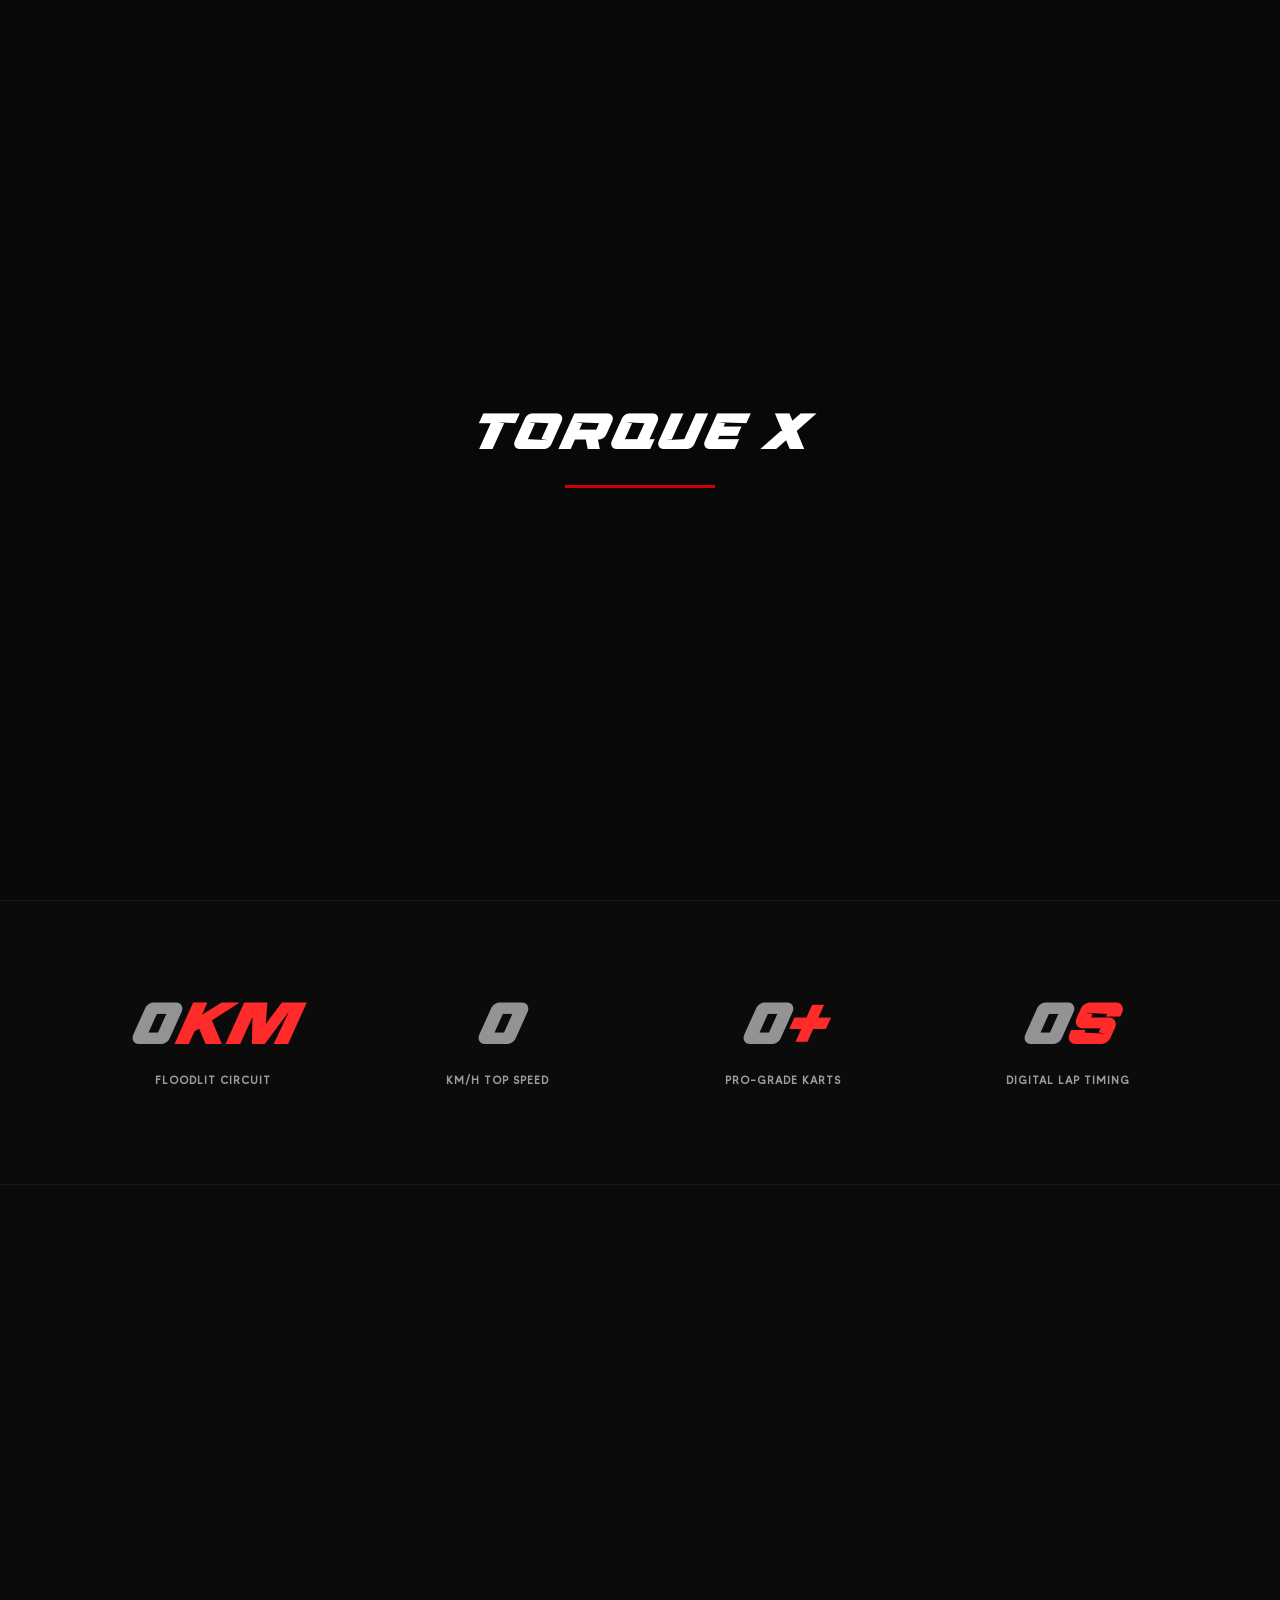
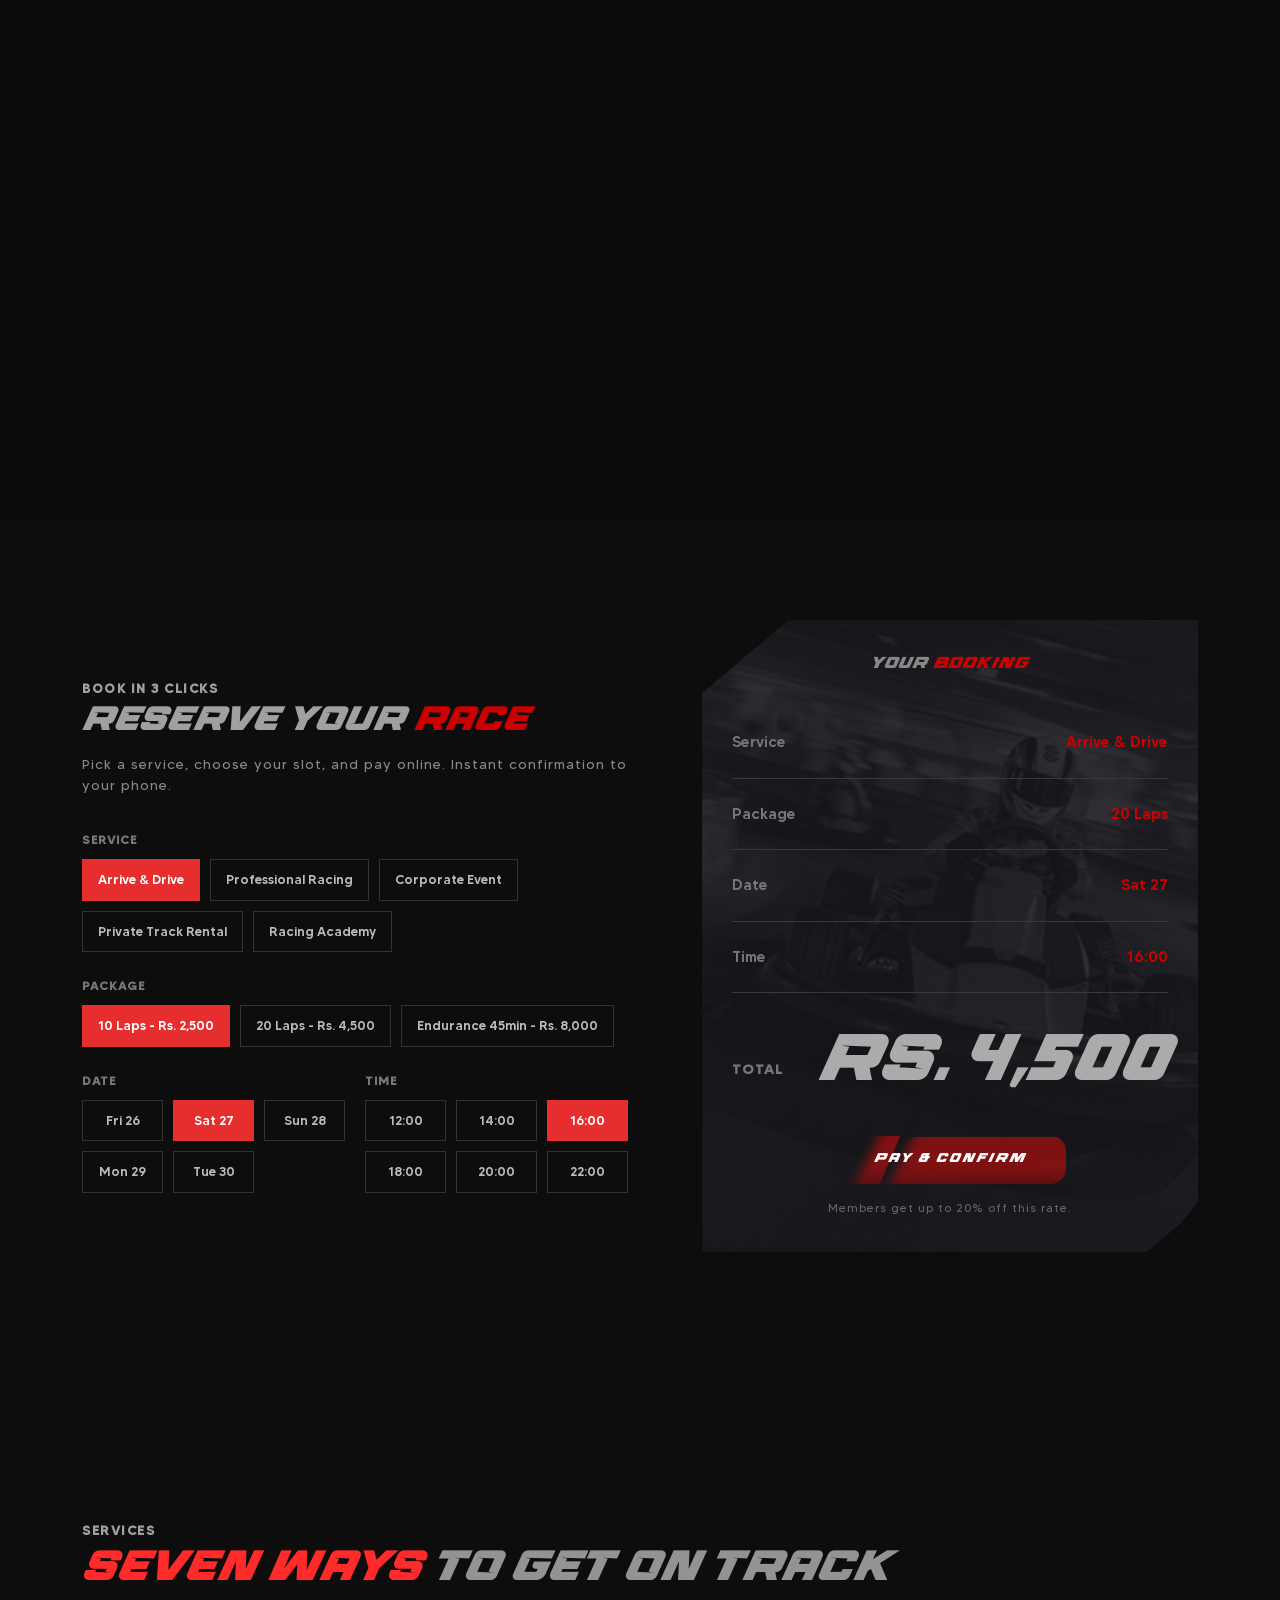
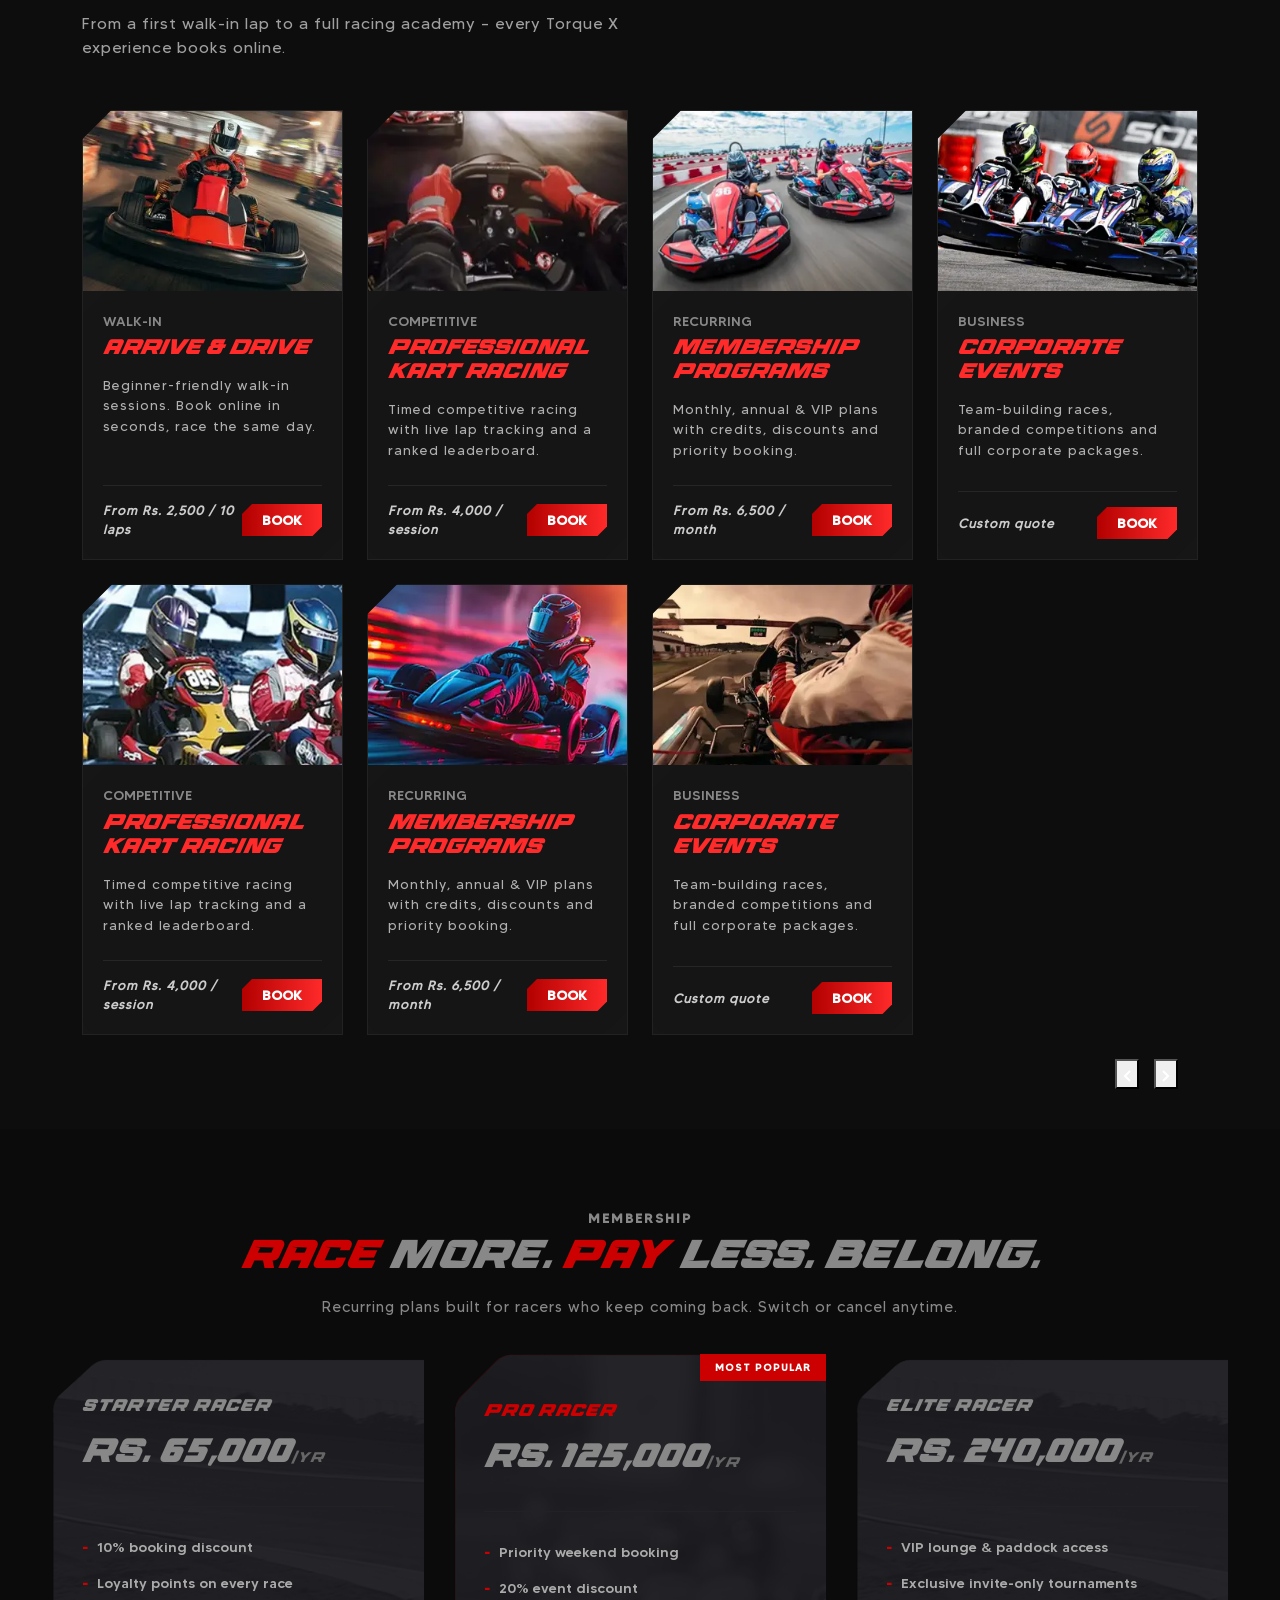
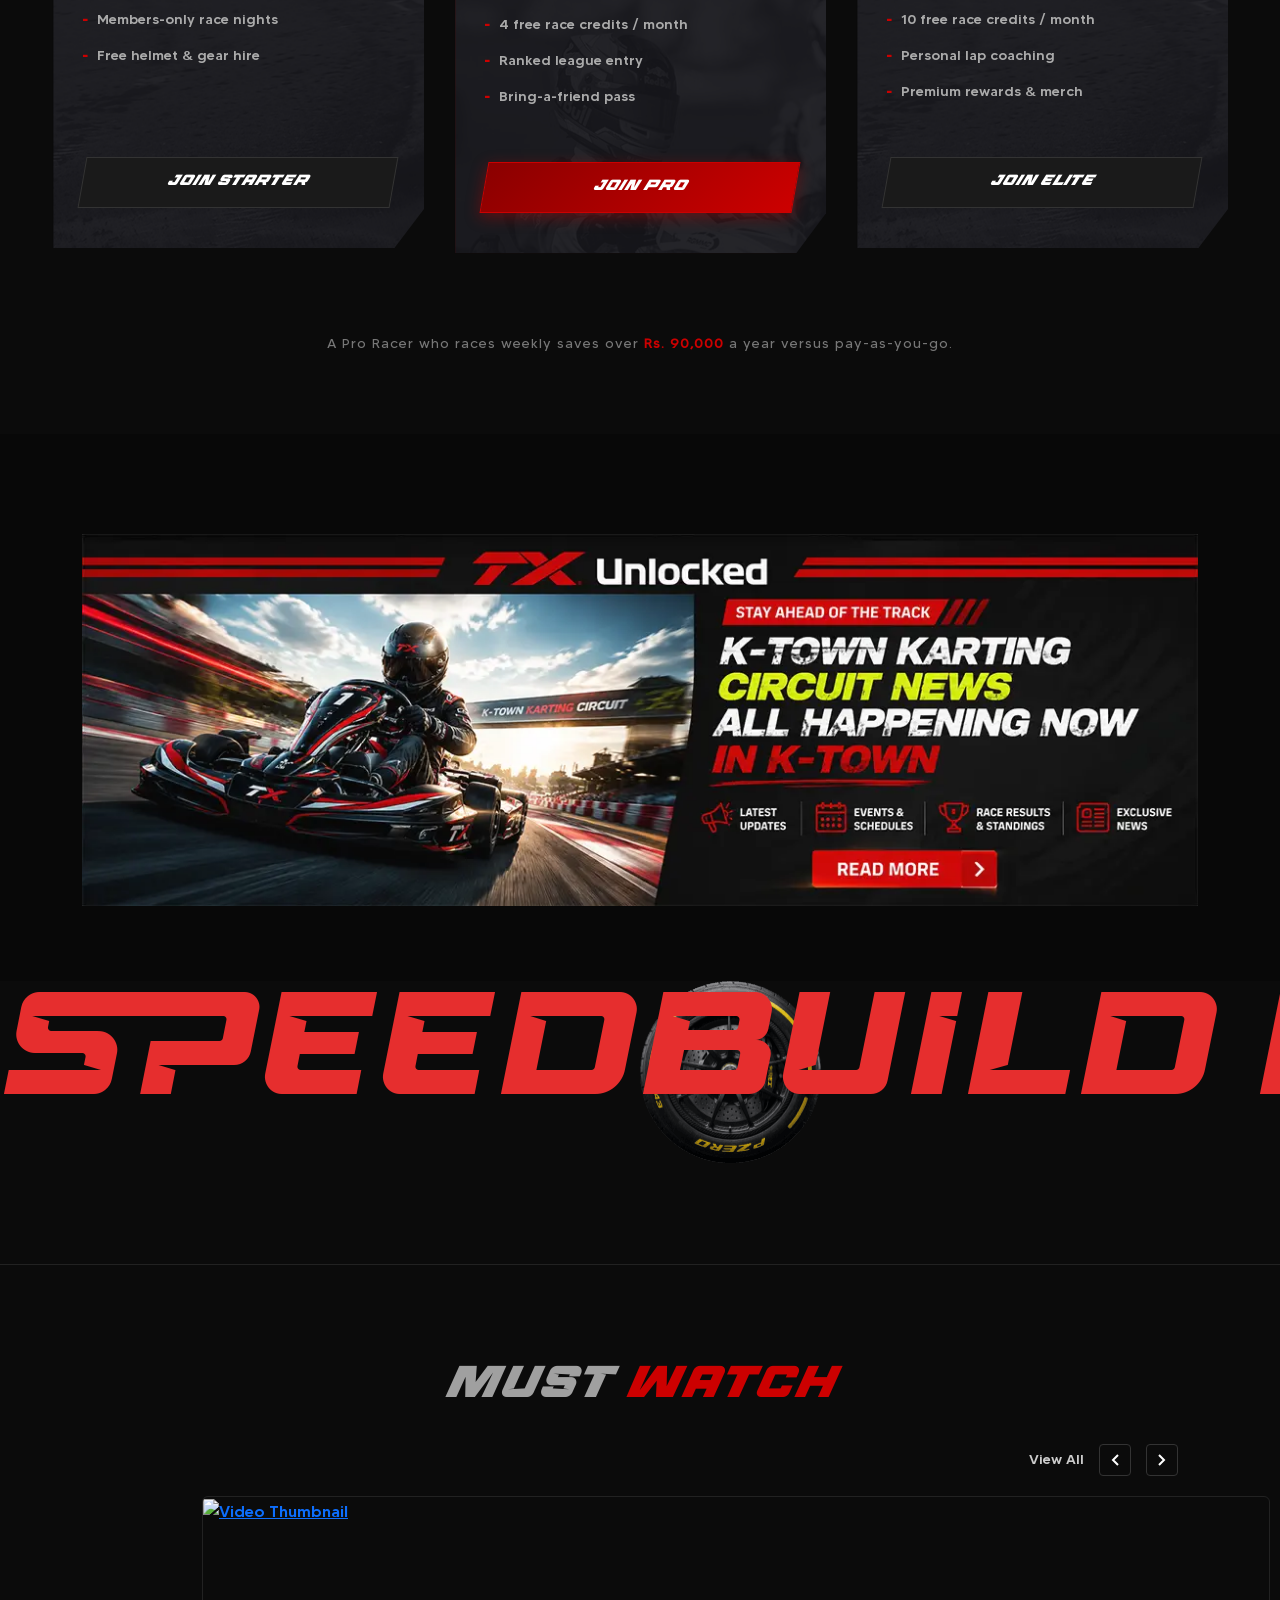
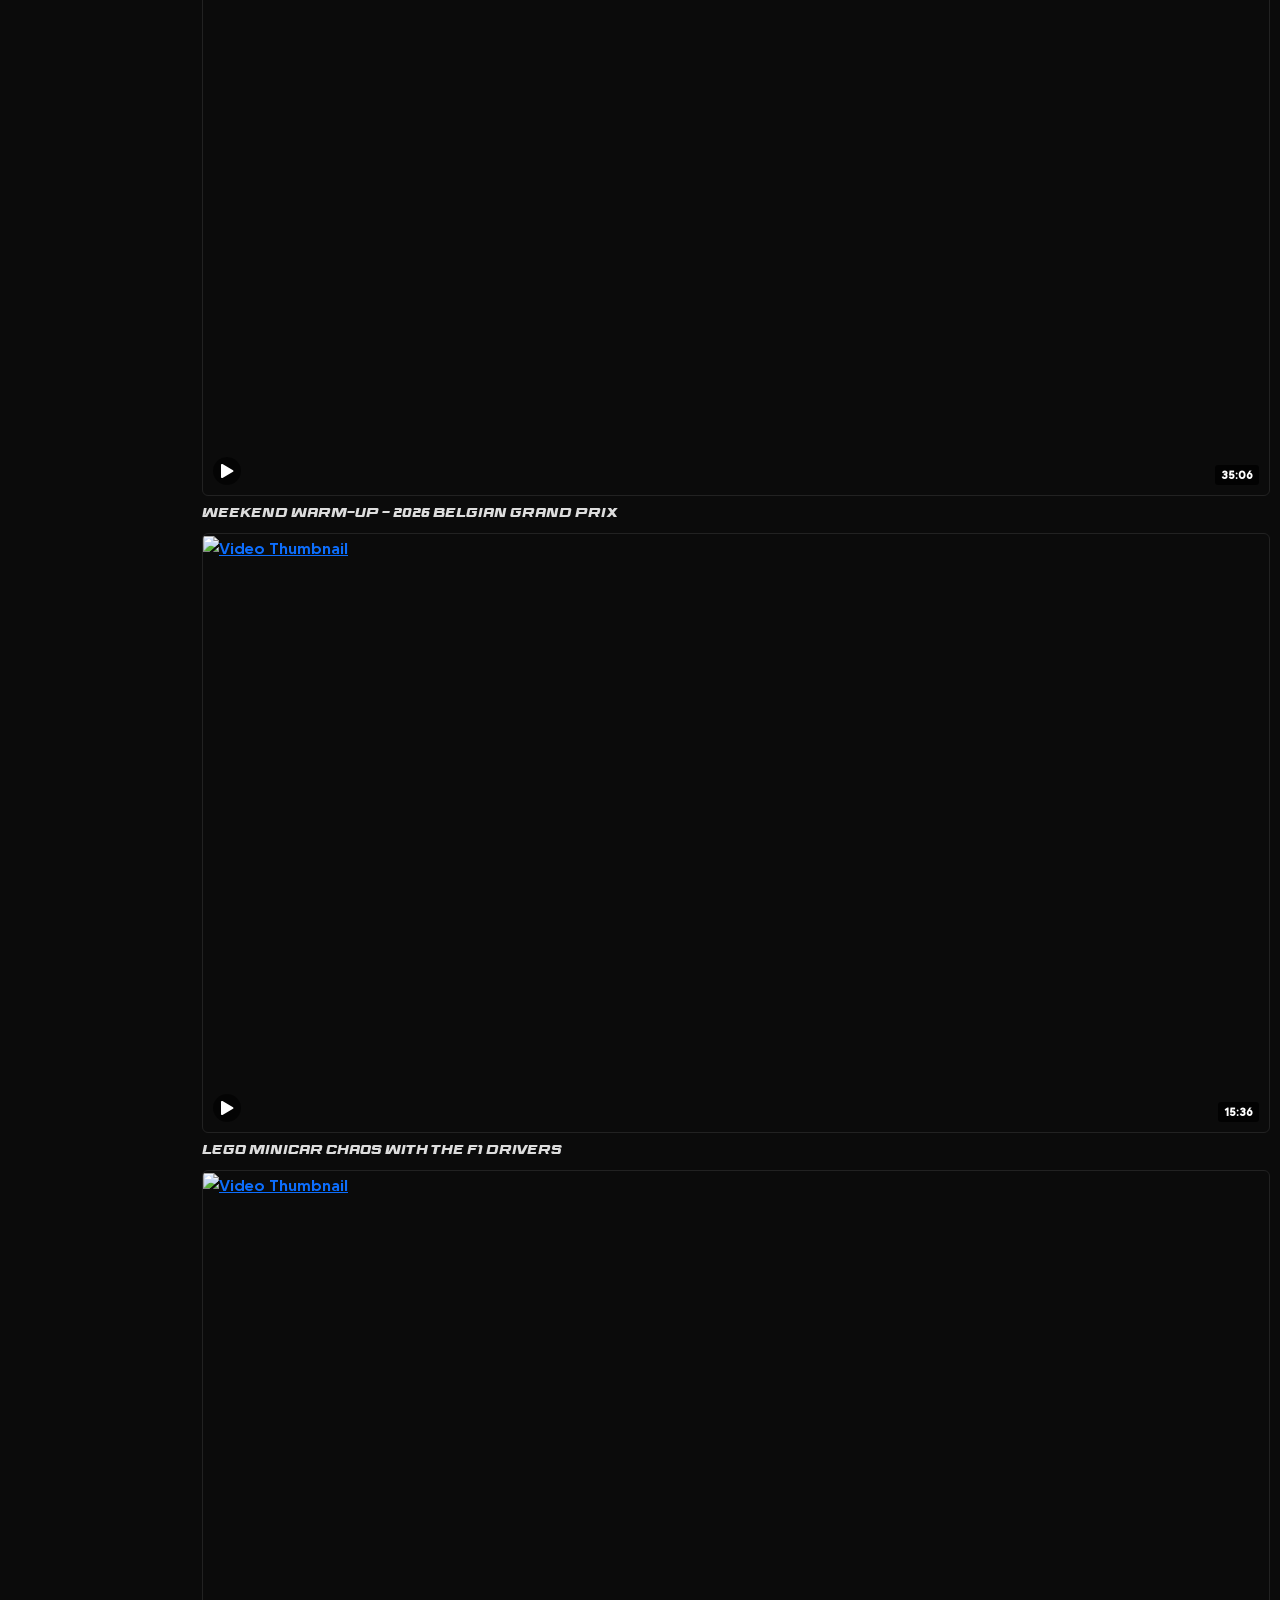
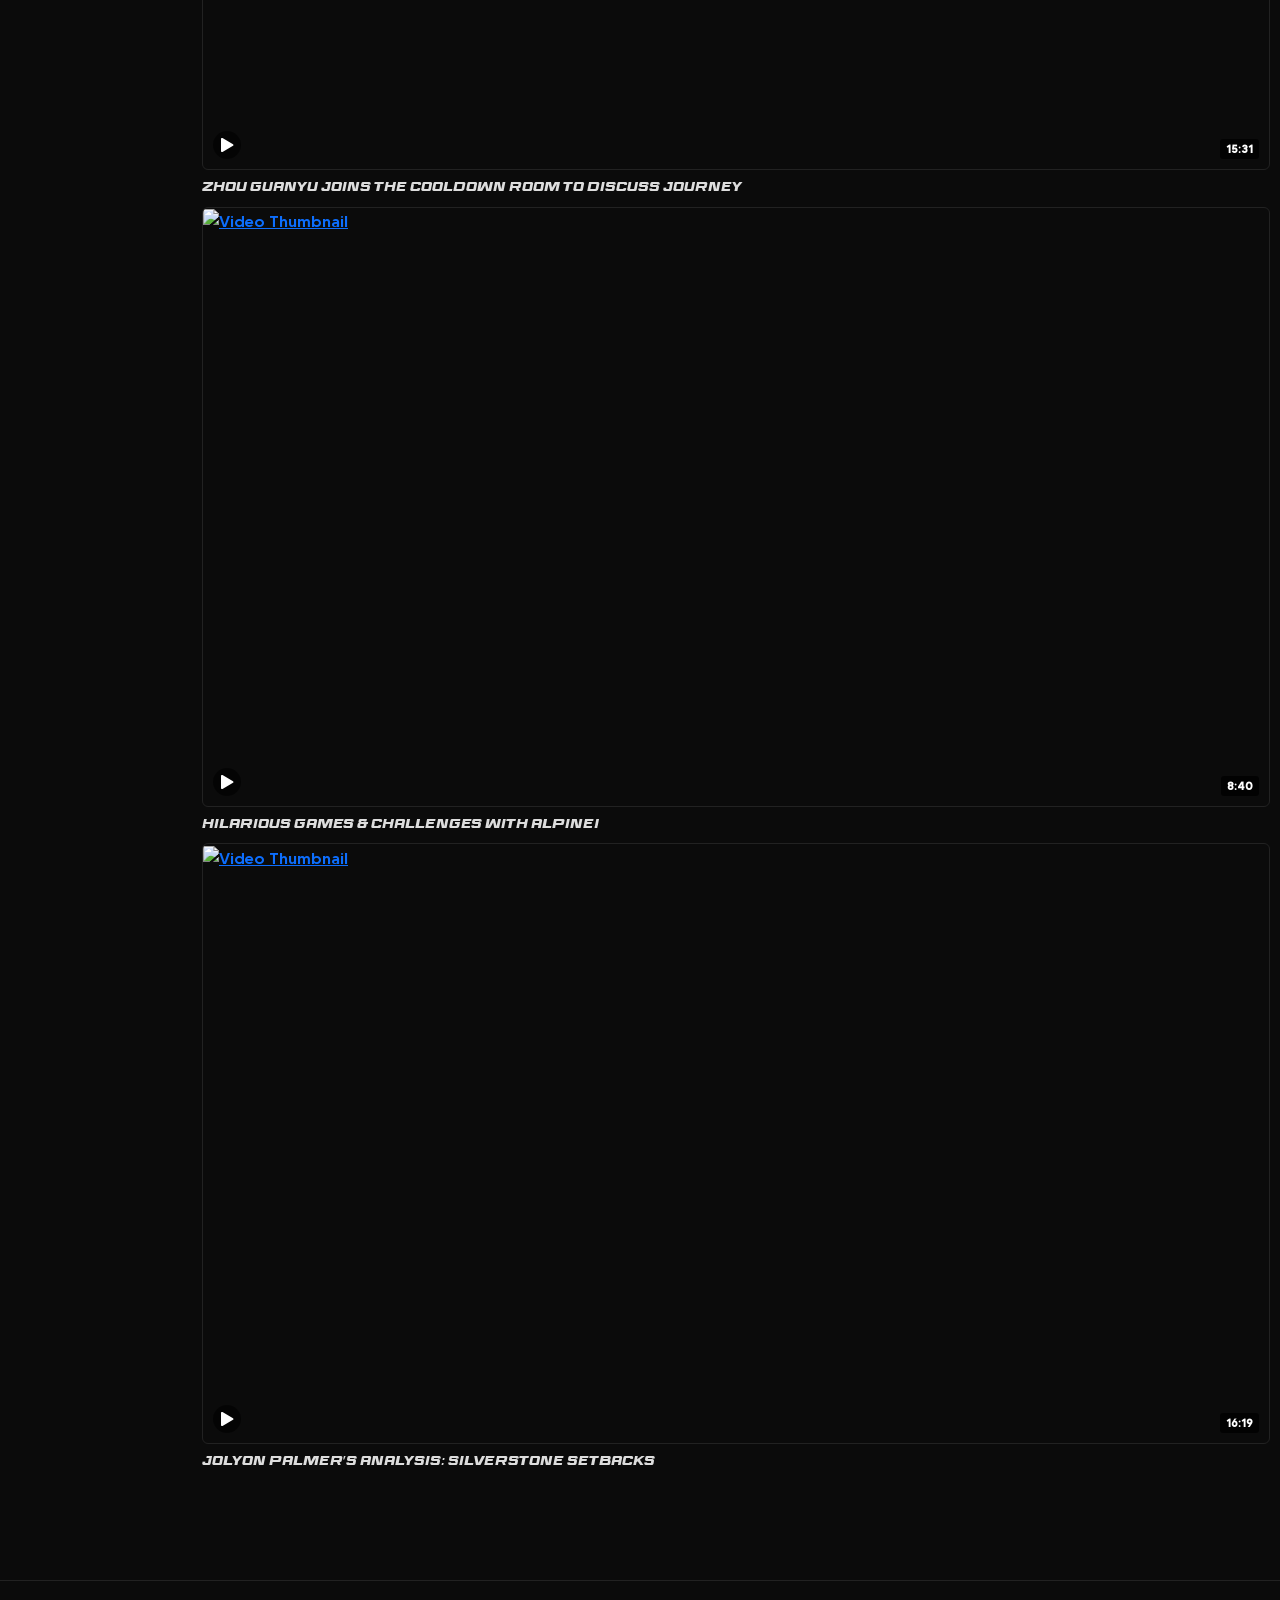
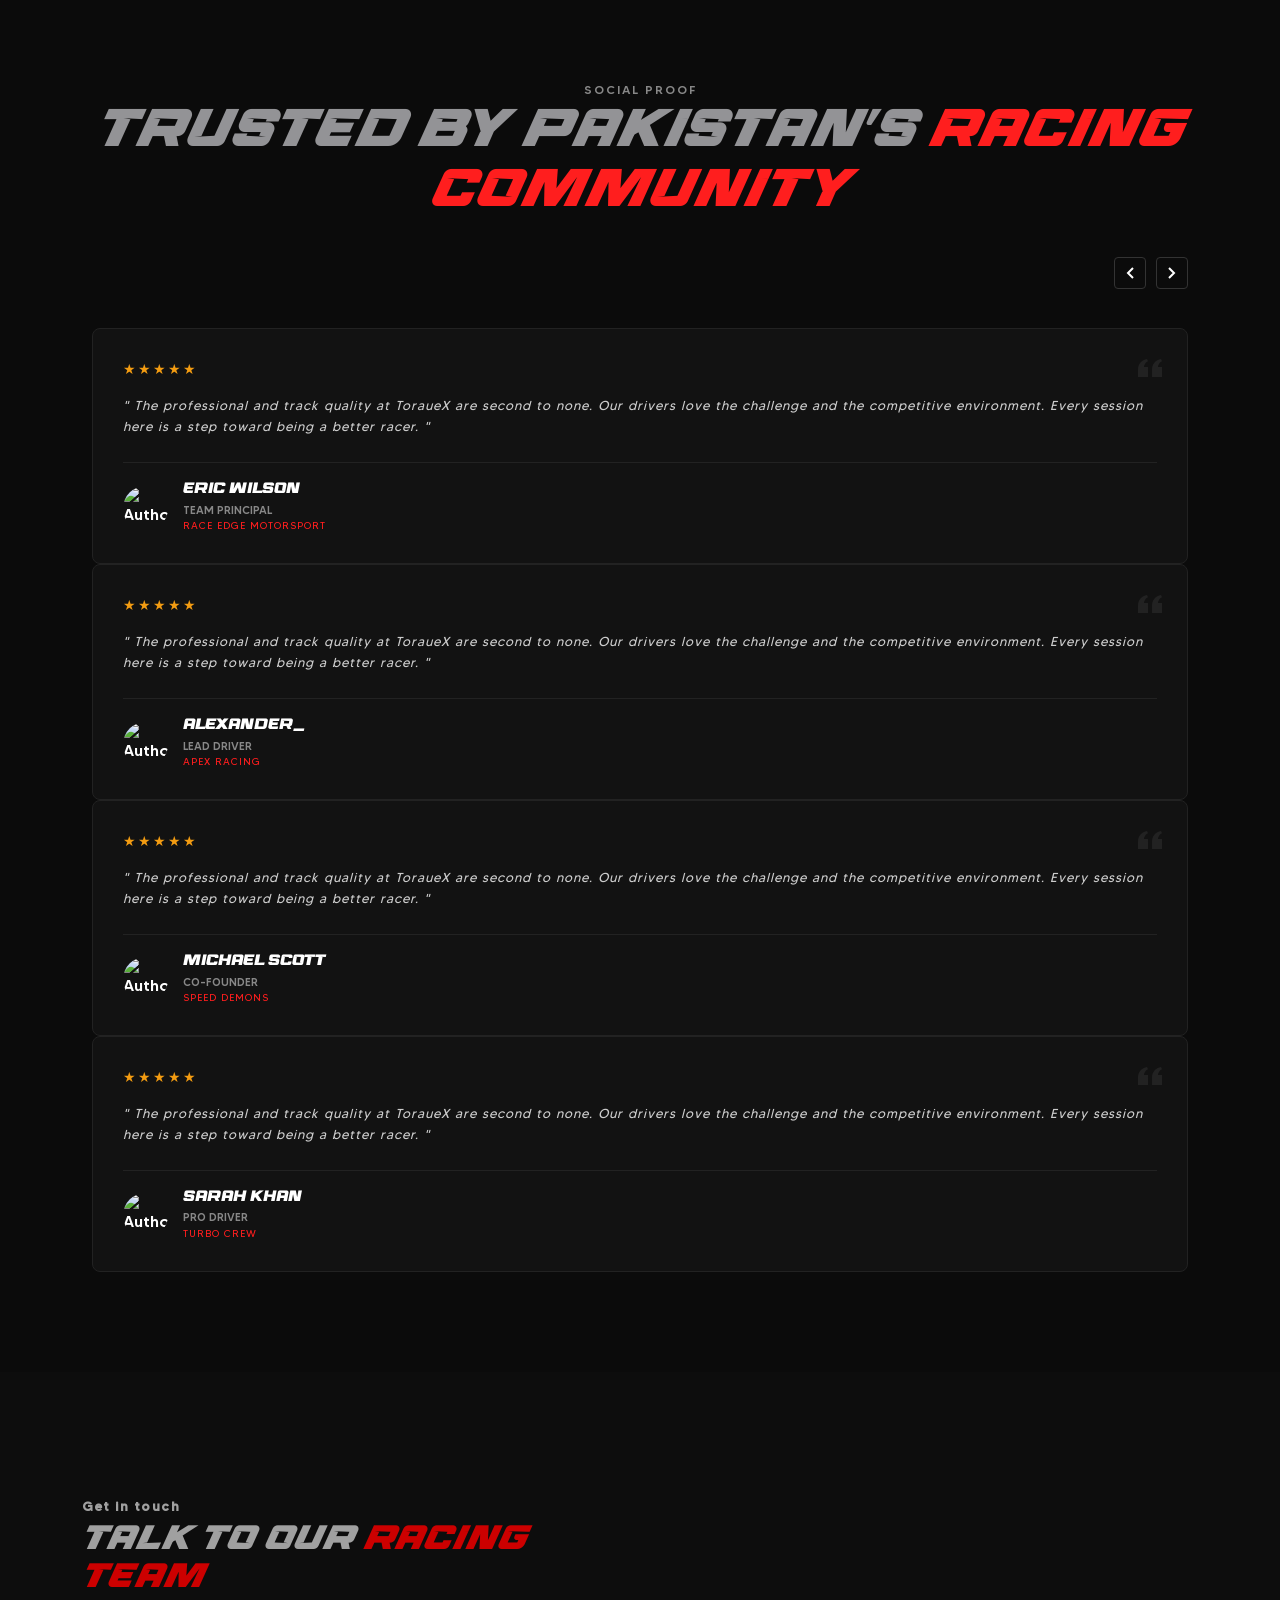
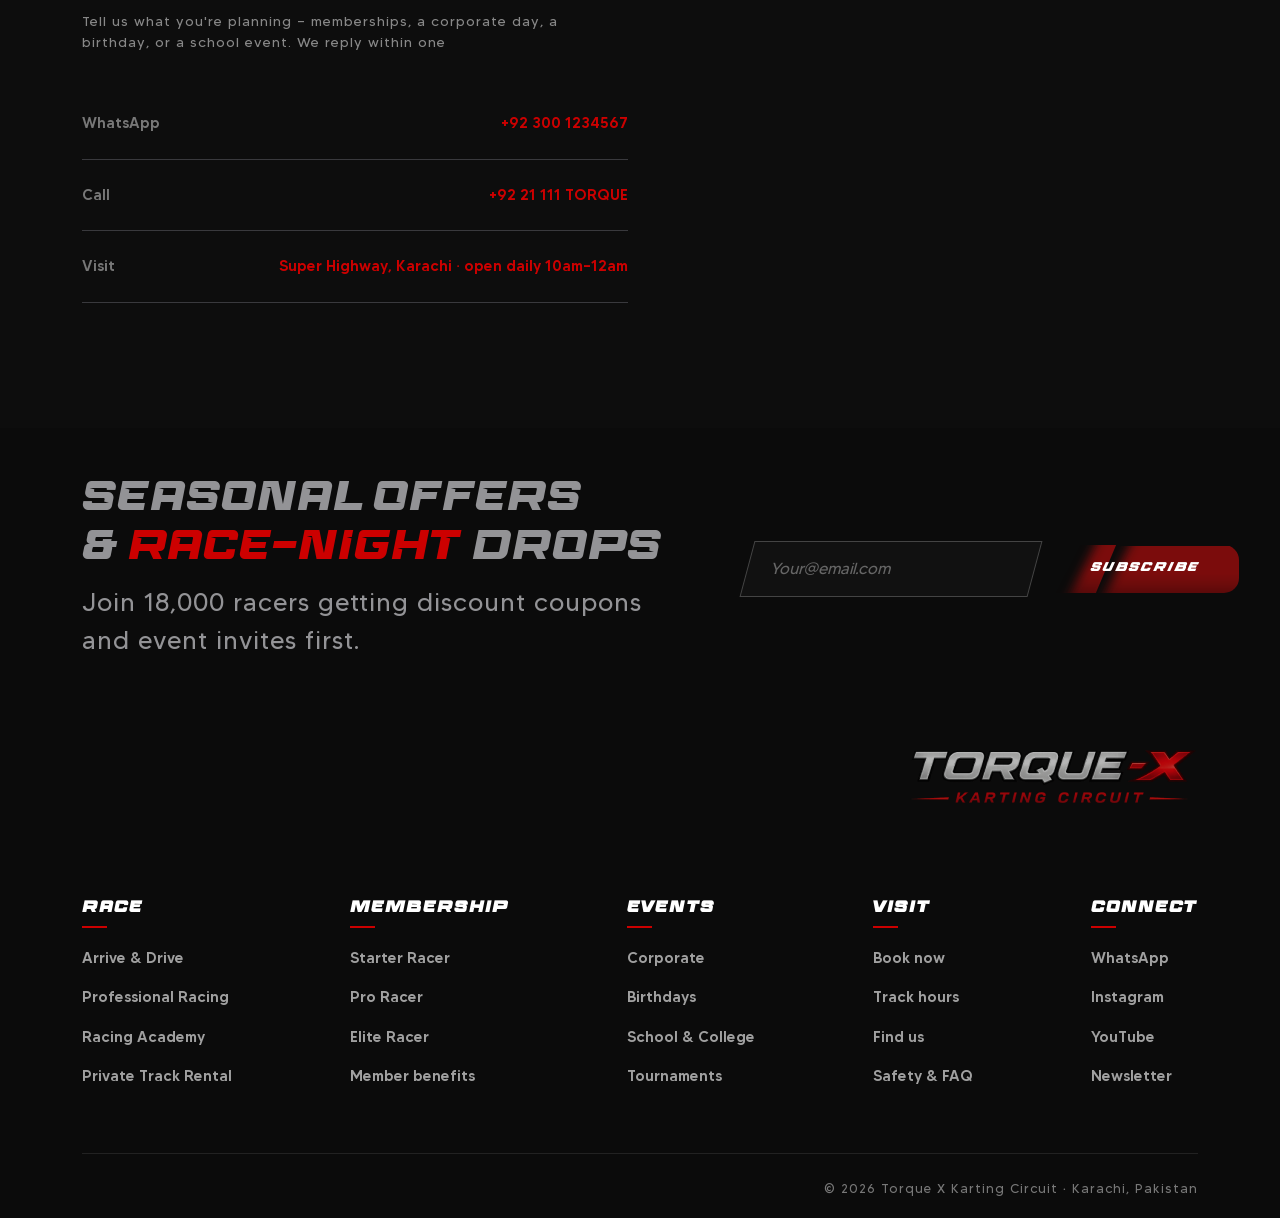
==== commit 4c214fa1: "Updated slider" ====
--- a/index.html
+++ b/index.html
@@ -580,6 +580,7 @@
             </div>
 
             <!-- Cards Row -->
+             
             <div class="row services-slider">
                <!-- Card 1 -->
                <div class="col-lg-3 col-md-6 mb-4">
@@ -755,6 +756,42 @@
                      </div>
                   </div>
                </div>
+            </div>
+            <div class="row">
+                <div class="col-md-12">
+            <div class="section-header-container slider-btn-wrap">
+                     <div class="slider-controls">
+                        <button class="custom-prevs">
+                           <svg
+                              width="8"
+                              height="12"
+                              viewBox="0 0 8 12"
+                              fill="none"
+                           >
+                              <path
+                                 d="M7 1L2 6L7 11"
+                                 stroke="white"
+                                 stroke-width="2"
+                              />
+                           </svg>
+                        </button>
+                        <button class="custom-nexts">
+                           <svg
+                              width="8"
+                              height="12"
+                              viewBox="0 0 8 12"
+                              fill="none"
+                           >
+                              <path
+                                 d="M1 1L6 6L1 11"
+                                 stroke="white"
+                                 stroke-width="2"
+                              />
+                           </svg>
+                        </button>
+                     </div>
+                  </div>                    
+                </div>
             </div>
          </div>
       </section>
--- a/assets/css/style.css
+++ b/assets/css/style.css
@@ -2332,4 +2332,24 @@
     padding-left: 15px;
     padding-right: 15px;
 }
-}
+.custom-prevs,
+.custom-nexts {
+  background: transparent;
+  border: 1px solid #333;
+  color: #fff;
+  width: 32px;
+  height: 32px;
+  cursor: pointer;
+  display: flex;
+  align-items: center;
+  justify-content: center;
+  border-radius: 4px;
+}
+.custom-prevs:hover,
+.custom-nexts:hover {
+  border-color: #ff1e1e;
+}
+.membership-section{
+  padding-top:0
+}
+}
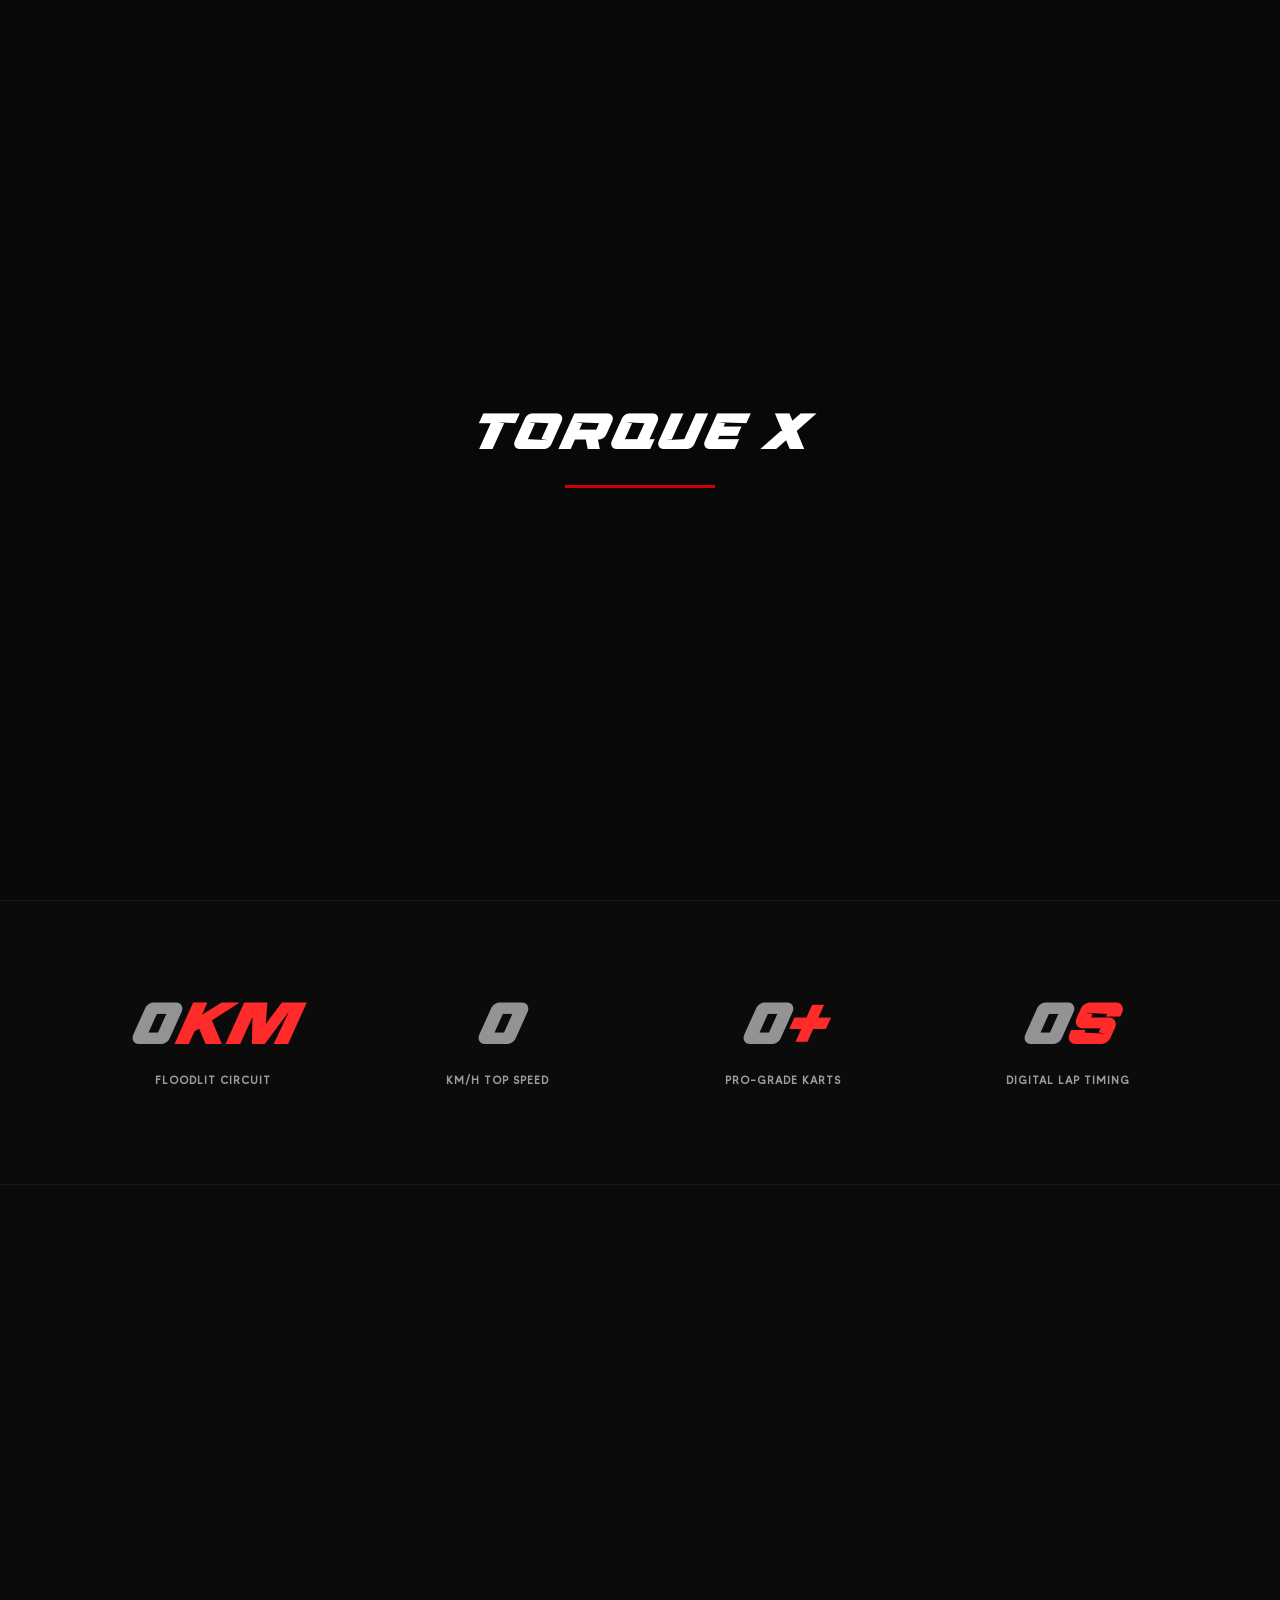
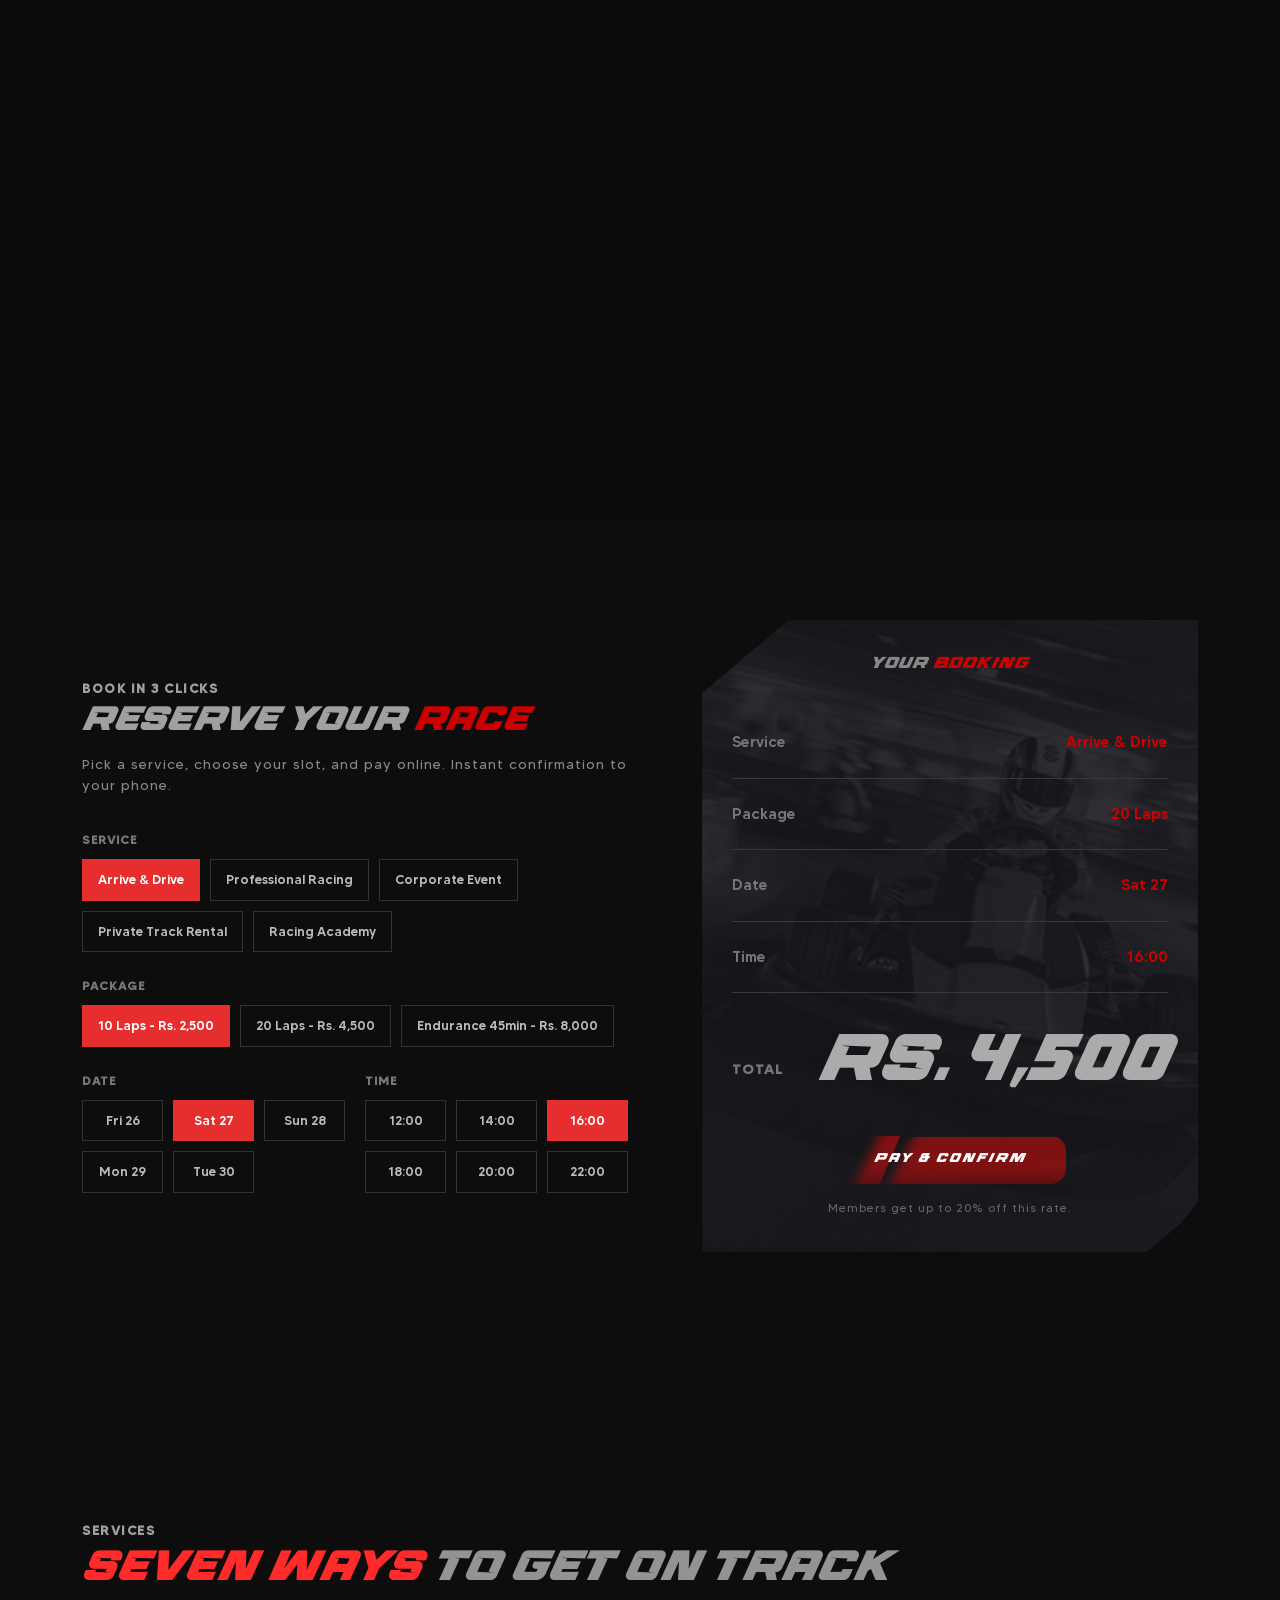
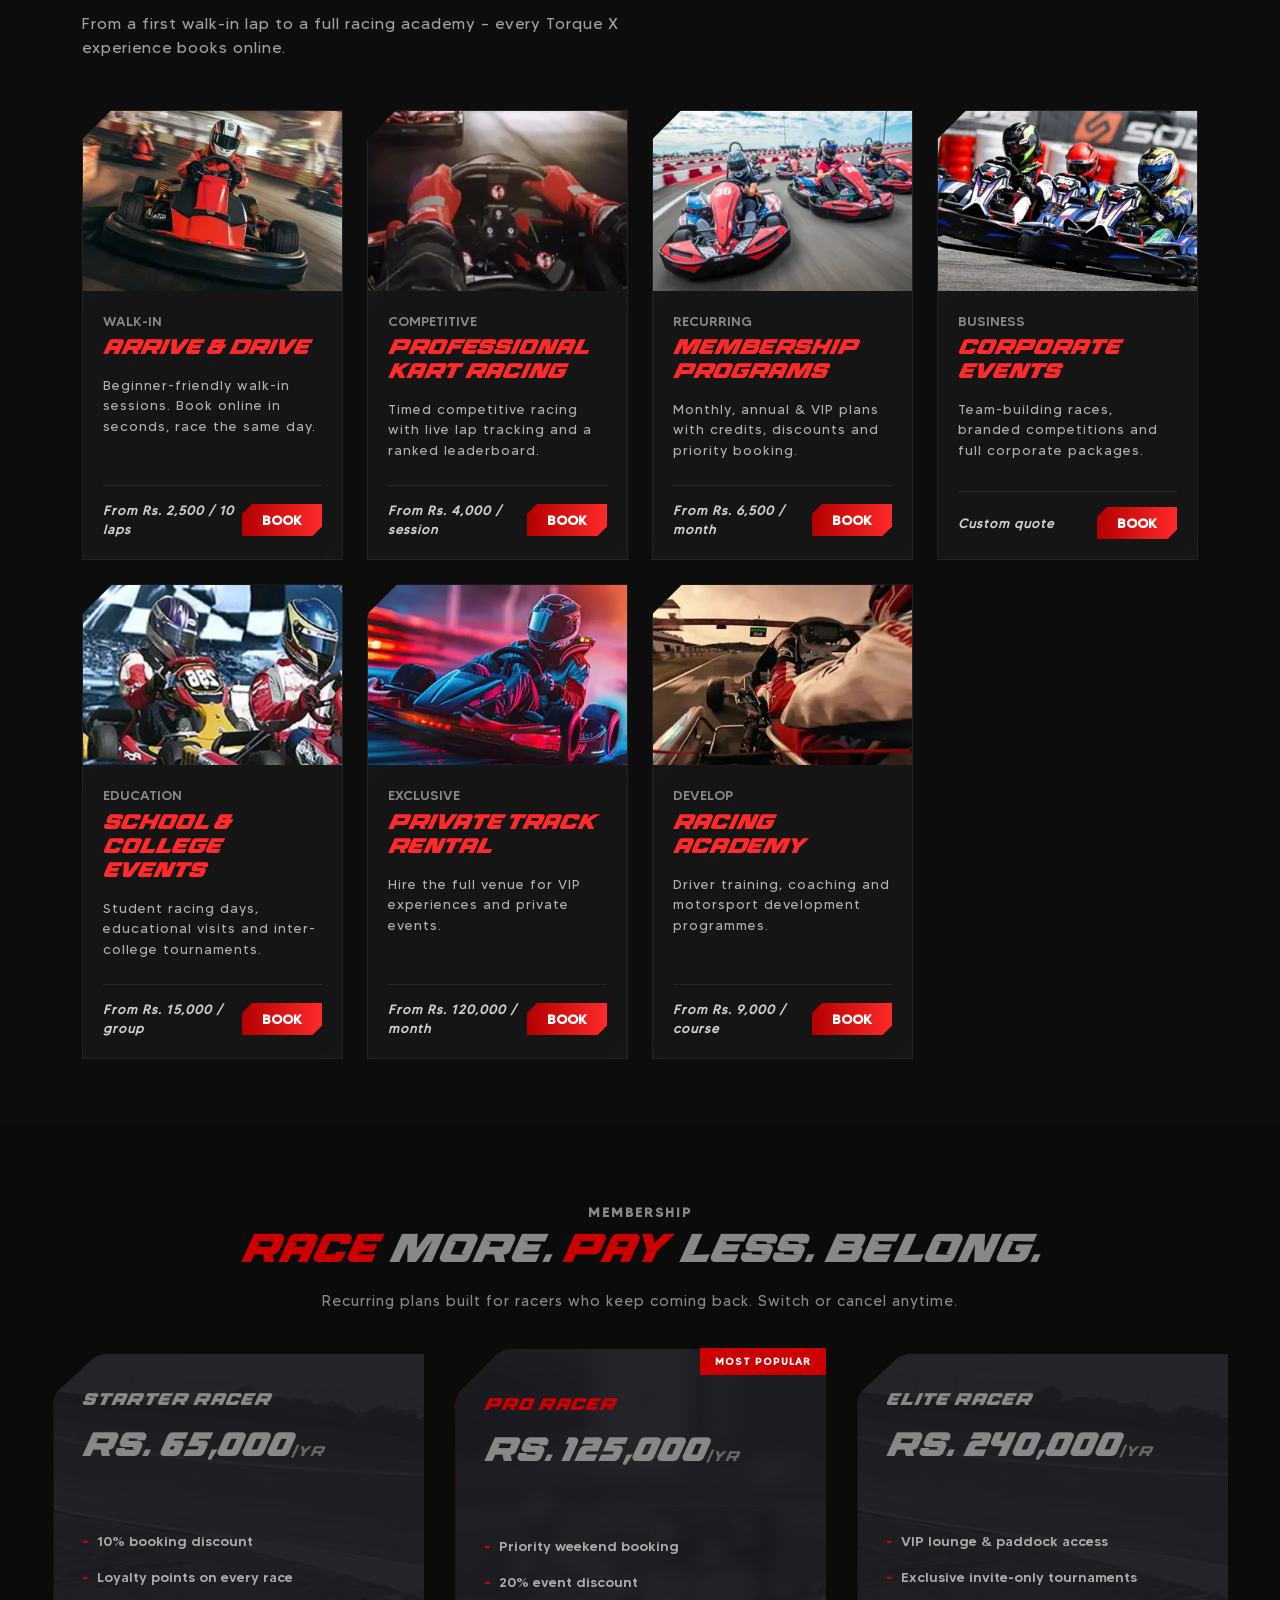
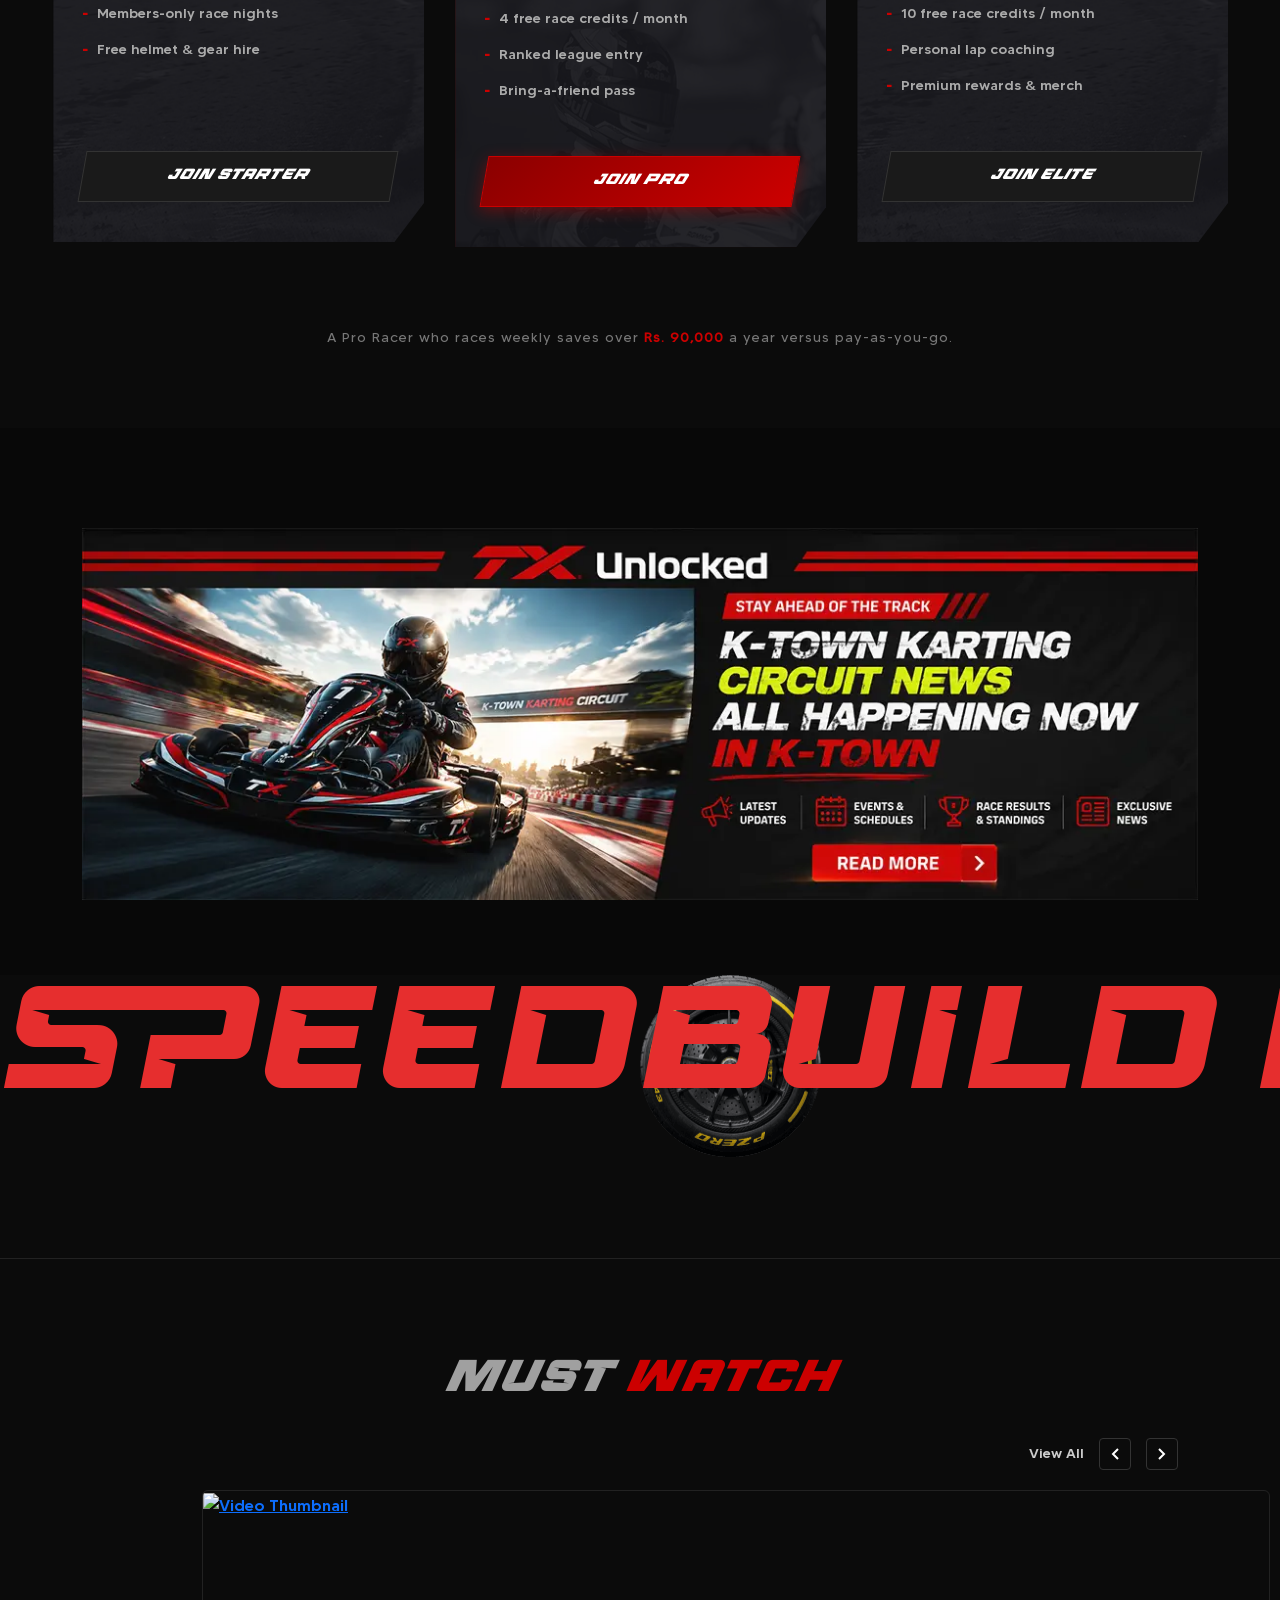
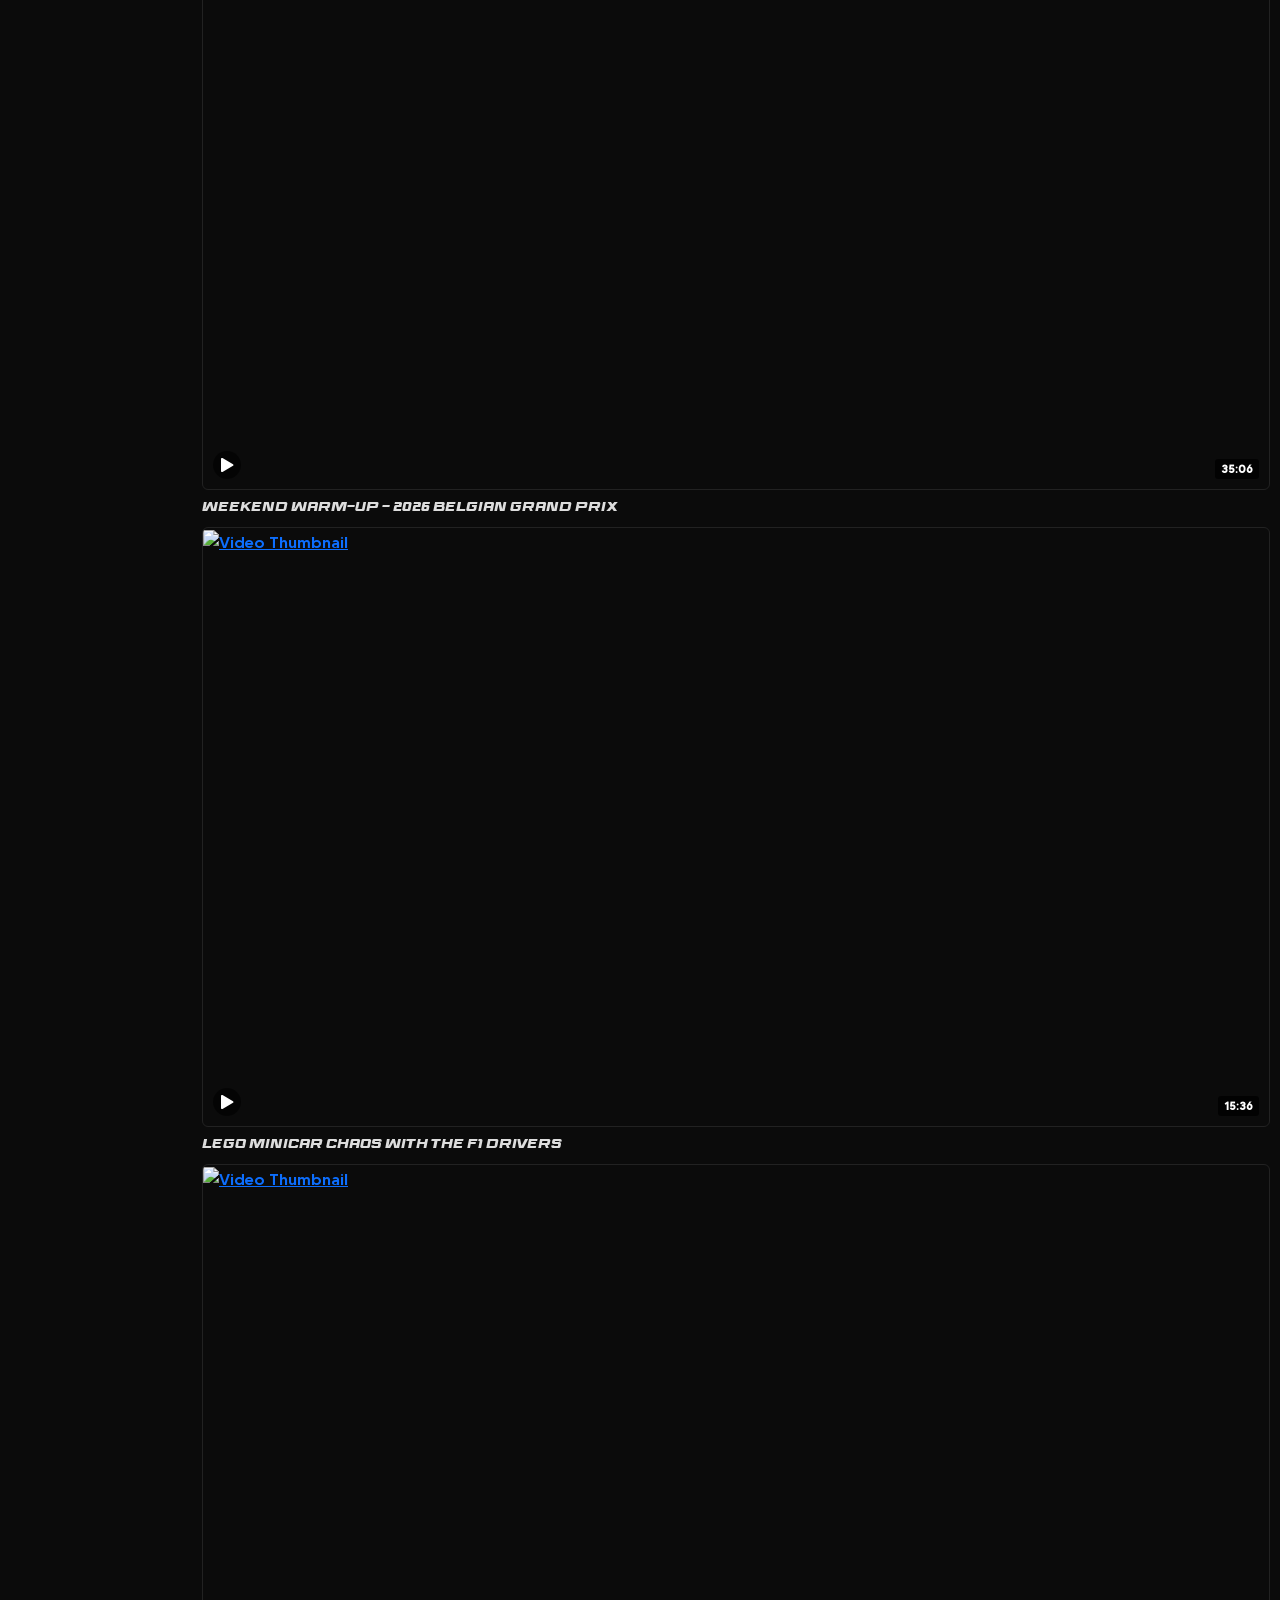
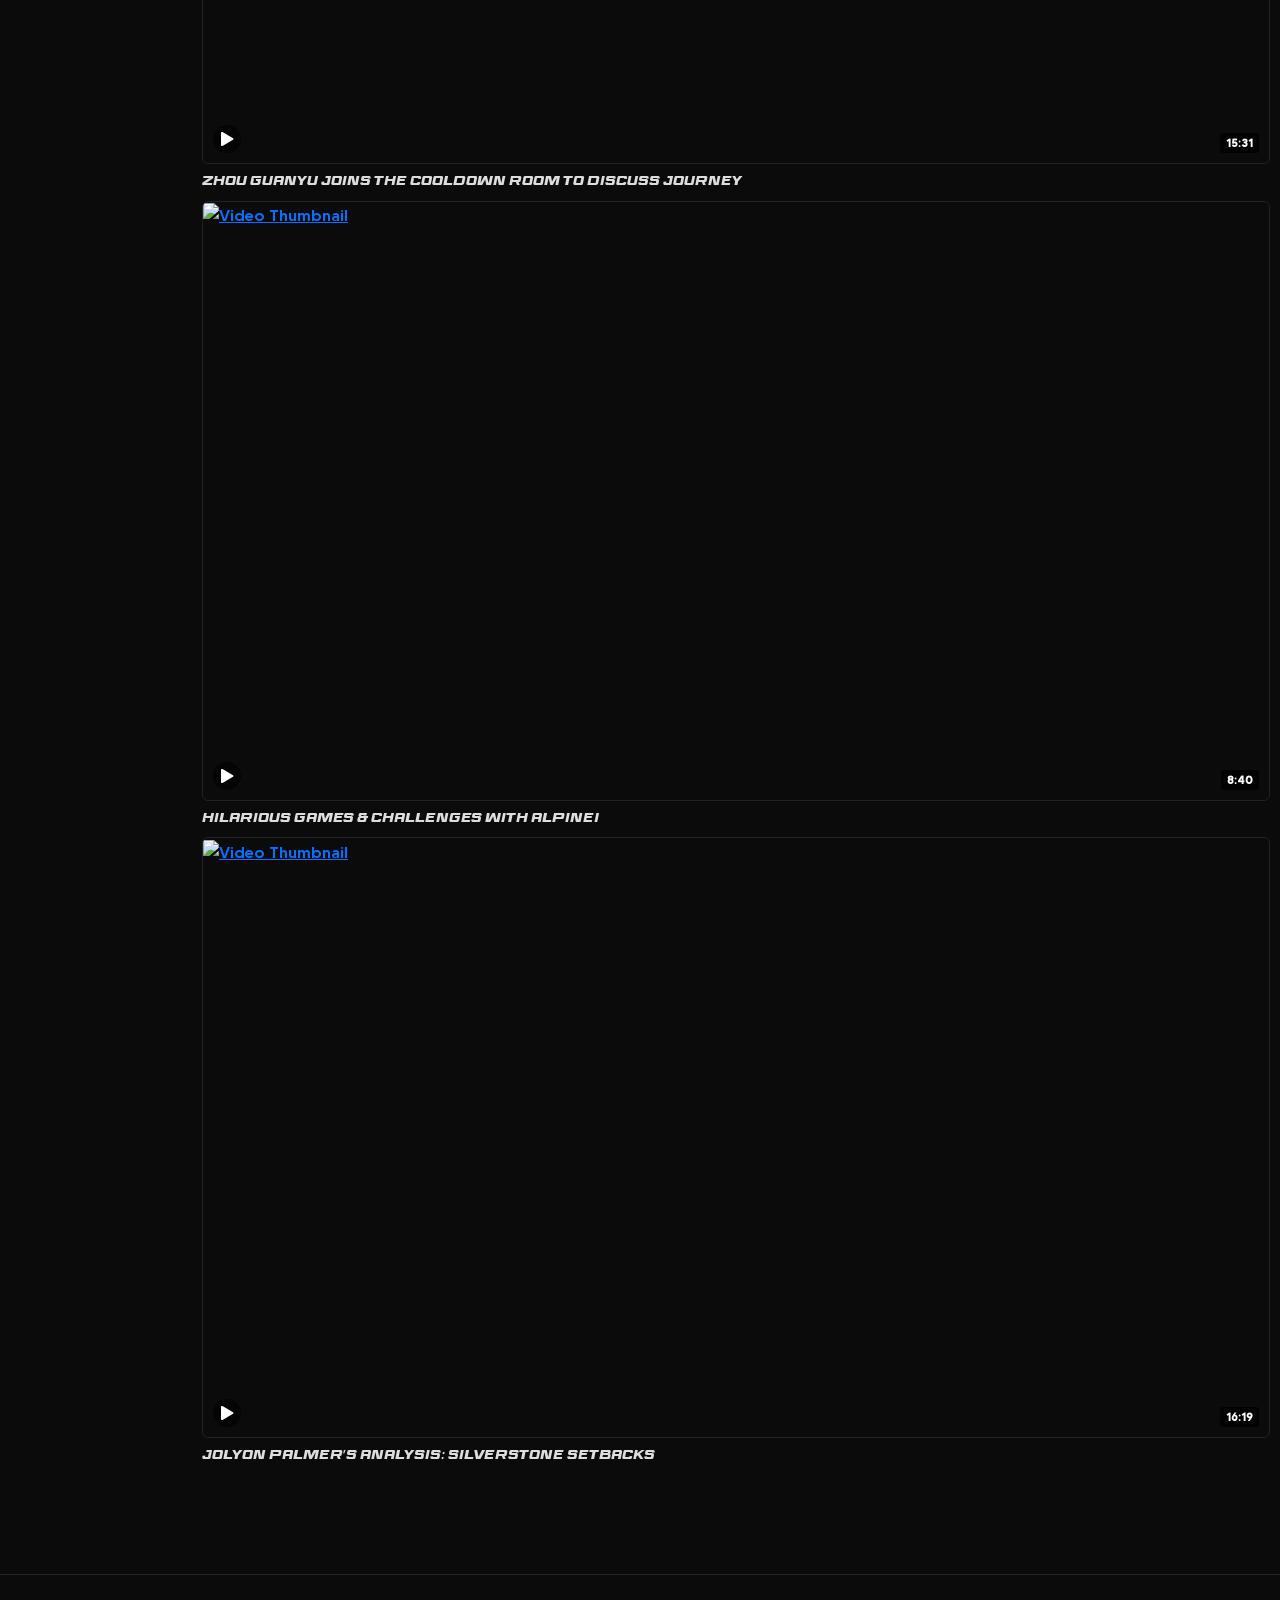
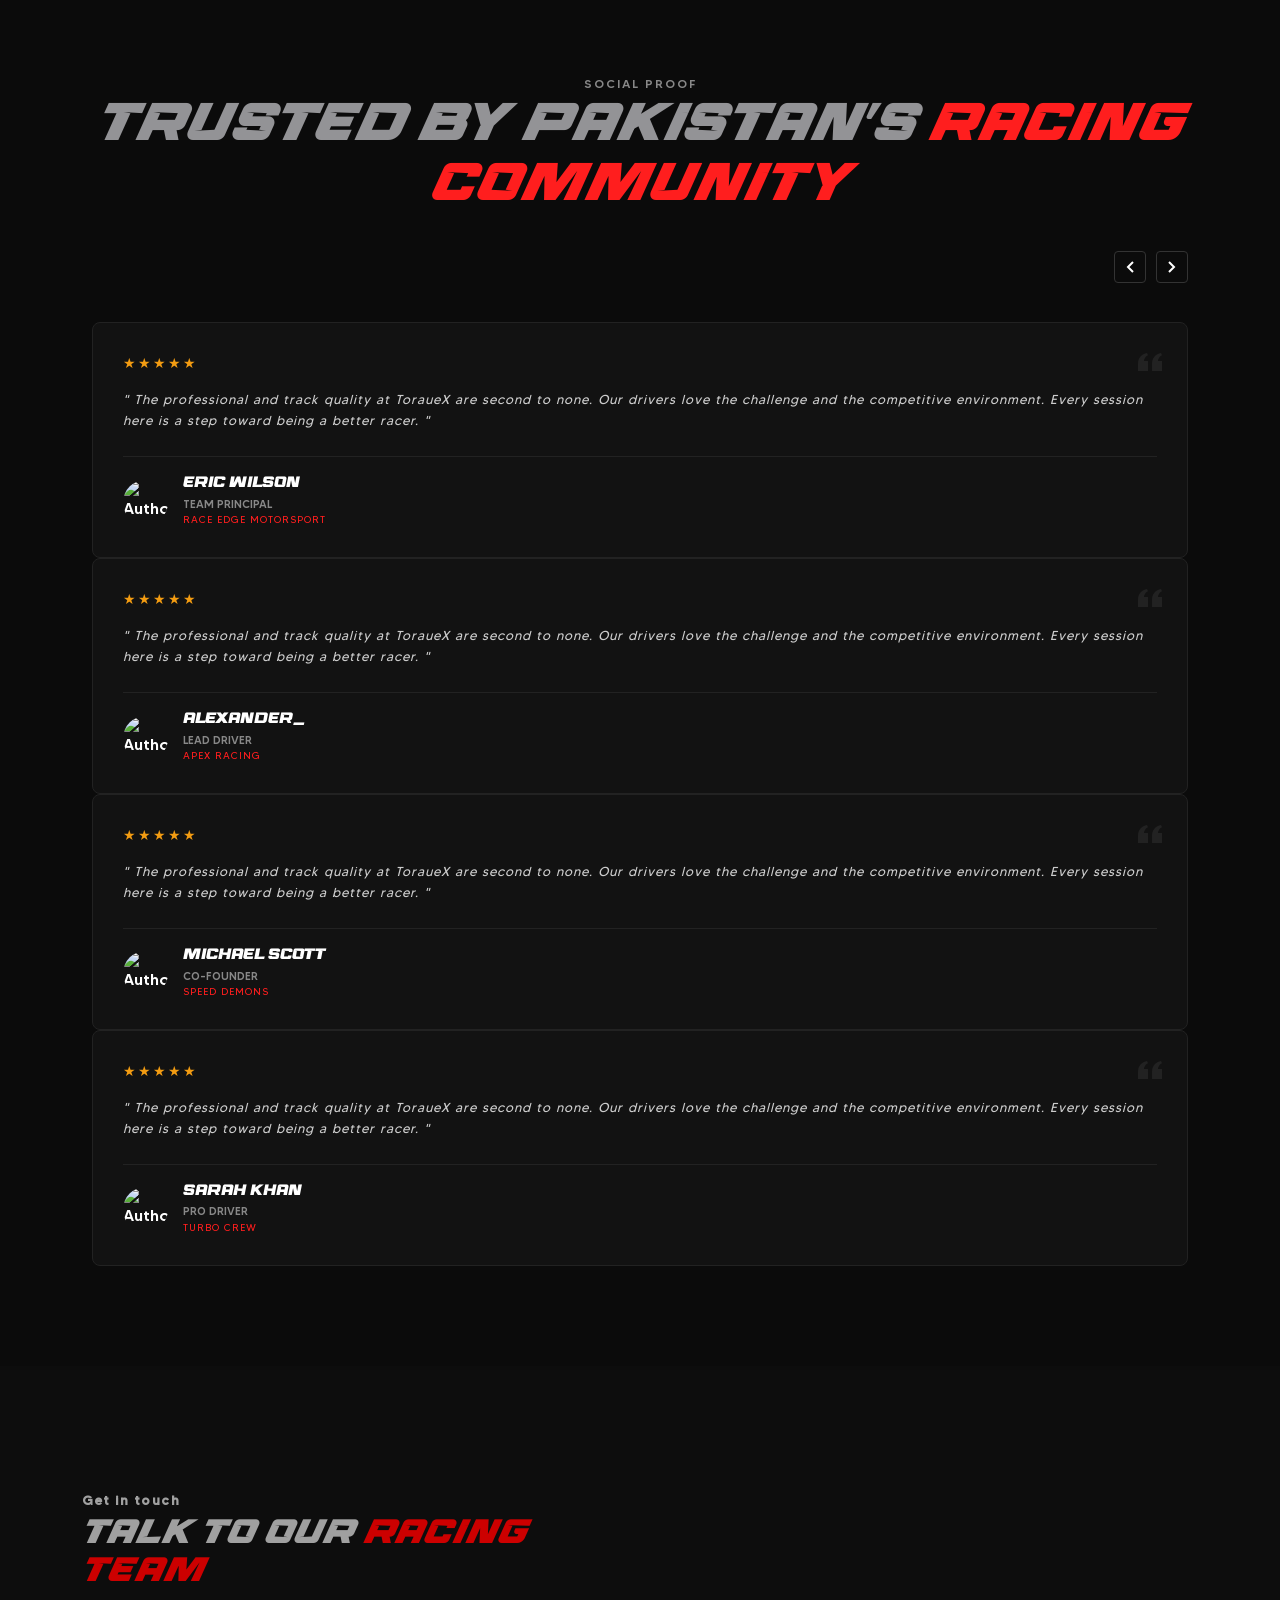
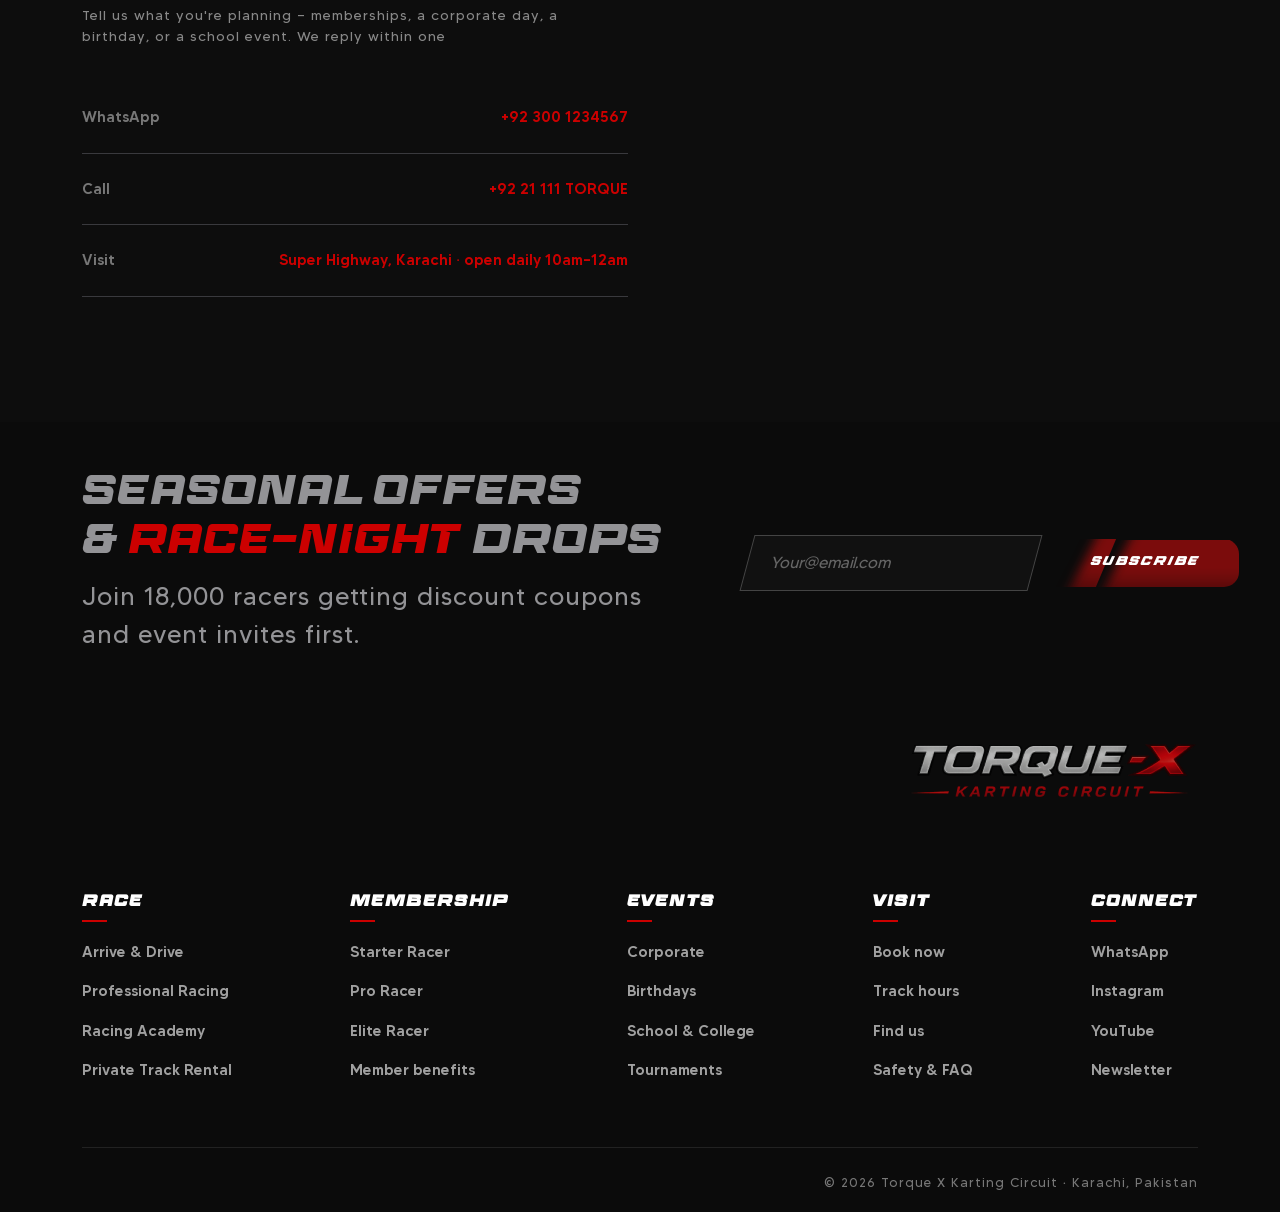
==== commit b3dfec67: "Updated slider" ====
--- a/index.html
+++ b/index.html
@@ -693,14 +693,13 @@
                         />
                      </div>
                      <div class="card-content">
-                        <span class="card-category">Competitive</span>
-                        <h3>PROFESSIONAL KART RACING</h3>
+                        <span class="card-category">Education</span>
+                        <h3>School & College Events</h3>
                         <p>
-                           Timed competitive racing with live lap tracking and a
-                           ranked leaderboard.
+                           Student racing days, educational visits and inter-college tournaments.
                         </p>
                         <div class="card-footer-info">
-                           <span class="price">From Rs. 4,000 / session</span>
+                           <span class="price">From Rs. 15,000 / group</span>
                            <a href="#" class="book-btn">Book</a>
                         </div>
                      </div>
@@ -718,14 +717,13 @@
                         />
                      </div>
                      <div class="card-content">
-                        <span class="card-category">Recurring</span>
-                        <h3>MEMBERSHIP PROGRAMS</h3>
+                        <span class="card-category">Exclusive</span>
+                        <h3>Private Track Rental</h3>
                         <p>
-                           Monthly, annual & VIP plans with credits, discounts
-                           and priority booking.
+                           Hire the full venue for VIP experiences and private events.
                         </p>
                         <div class="card-footer-info">
-                           <span class="price">From Rs. 6,500 / month</span>
+                           <span class="price">From Rs. 120,000 / month</span>
                            <a href="#" class="book-btn">Book</a>
                         </div>
                      </div>
@@ -743,14 +741,13 @@
                         />
                      </div>
                      <div class="card-content">
-                        <span class="card-category">Business</span>
-                        <h3>CORPORATE EVENTS</h3>
+                        <span class="card-category">Develop</span>
+                        <h3>Racing Academy</h3>
                         <p>
-                           Team-building races, branded competitions and full
-                           corporate packages.
+                           Driver training, coaching and motorsport development programmes.
                         </p>
                         <div class="card-footer-info">
-                           <span class="price">Custom quote</span>
+                           <span class="price">From Rs. 9,000 / course</span>
                            <a href="#" class="book-btn">Book</a>
                         </div>
                      </div>
--- a/assets/css/style.css
+++ b/assets/css/style.css
@@ -98,6 +98,9 @@
   color: #ff2222;
   text-transform: uppercase;
   font-weight: 600;
+}
+.services-section .slider-controls {
+    display: none;
 }
 .navbar-nav .nav-link {
   color: #fff !important;
@@ -2352,4 +2355,7 @@
 .membership-section{
   padding-top:0
 }
-}
+.services-section .slider-controls {
+            display: flex;
+}
+}
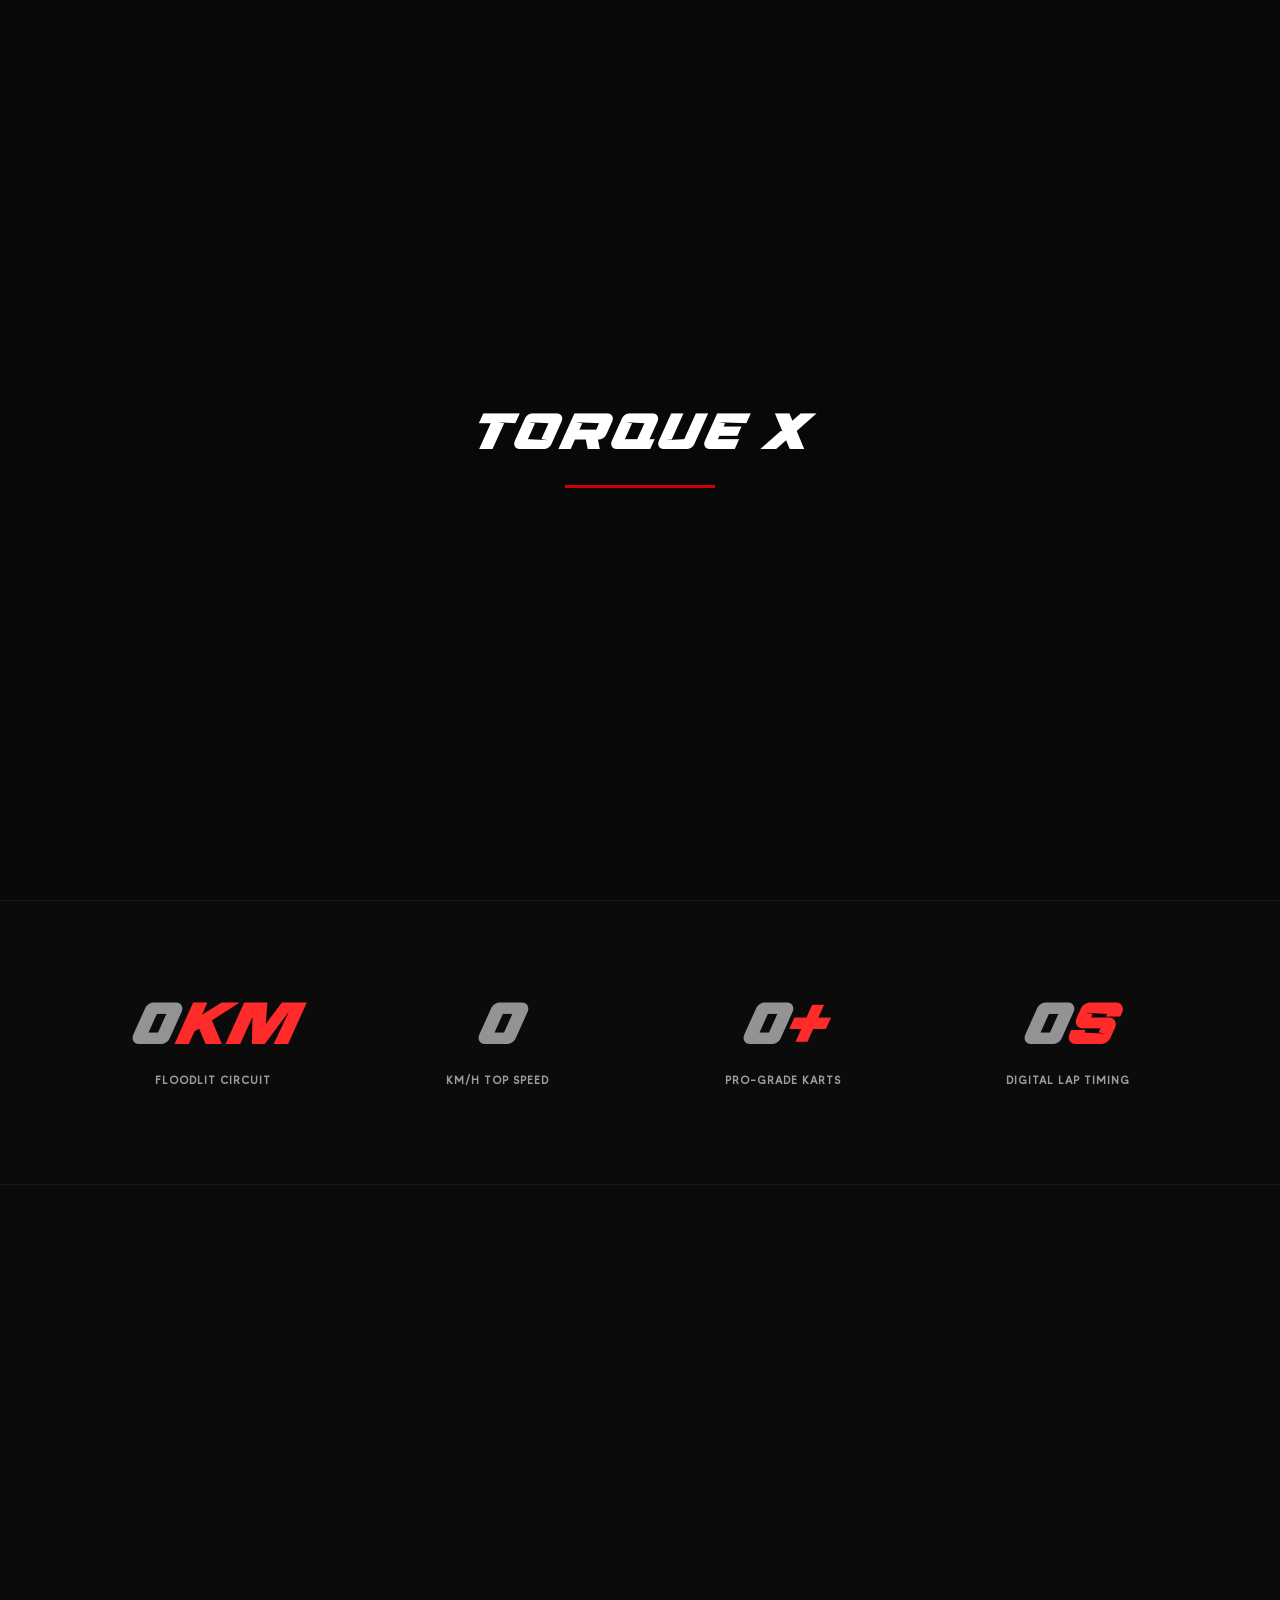
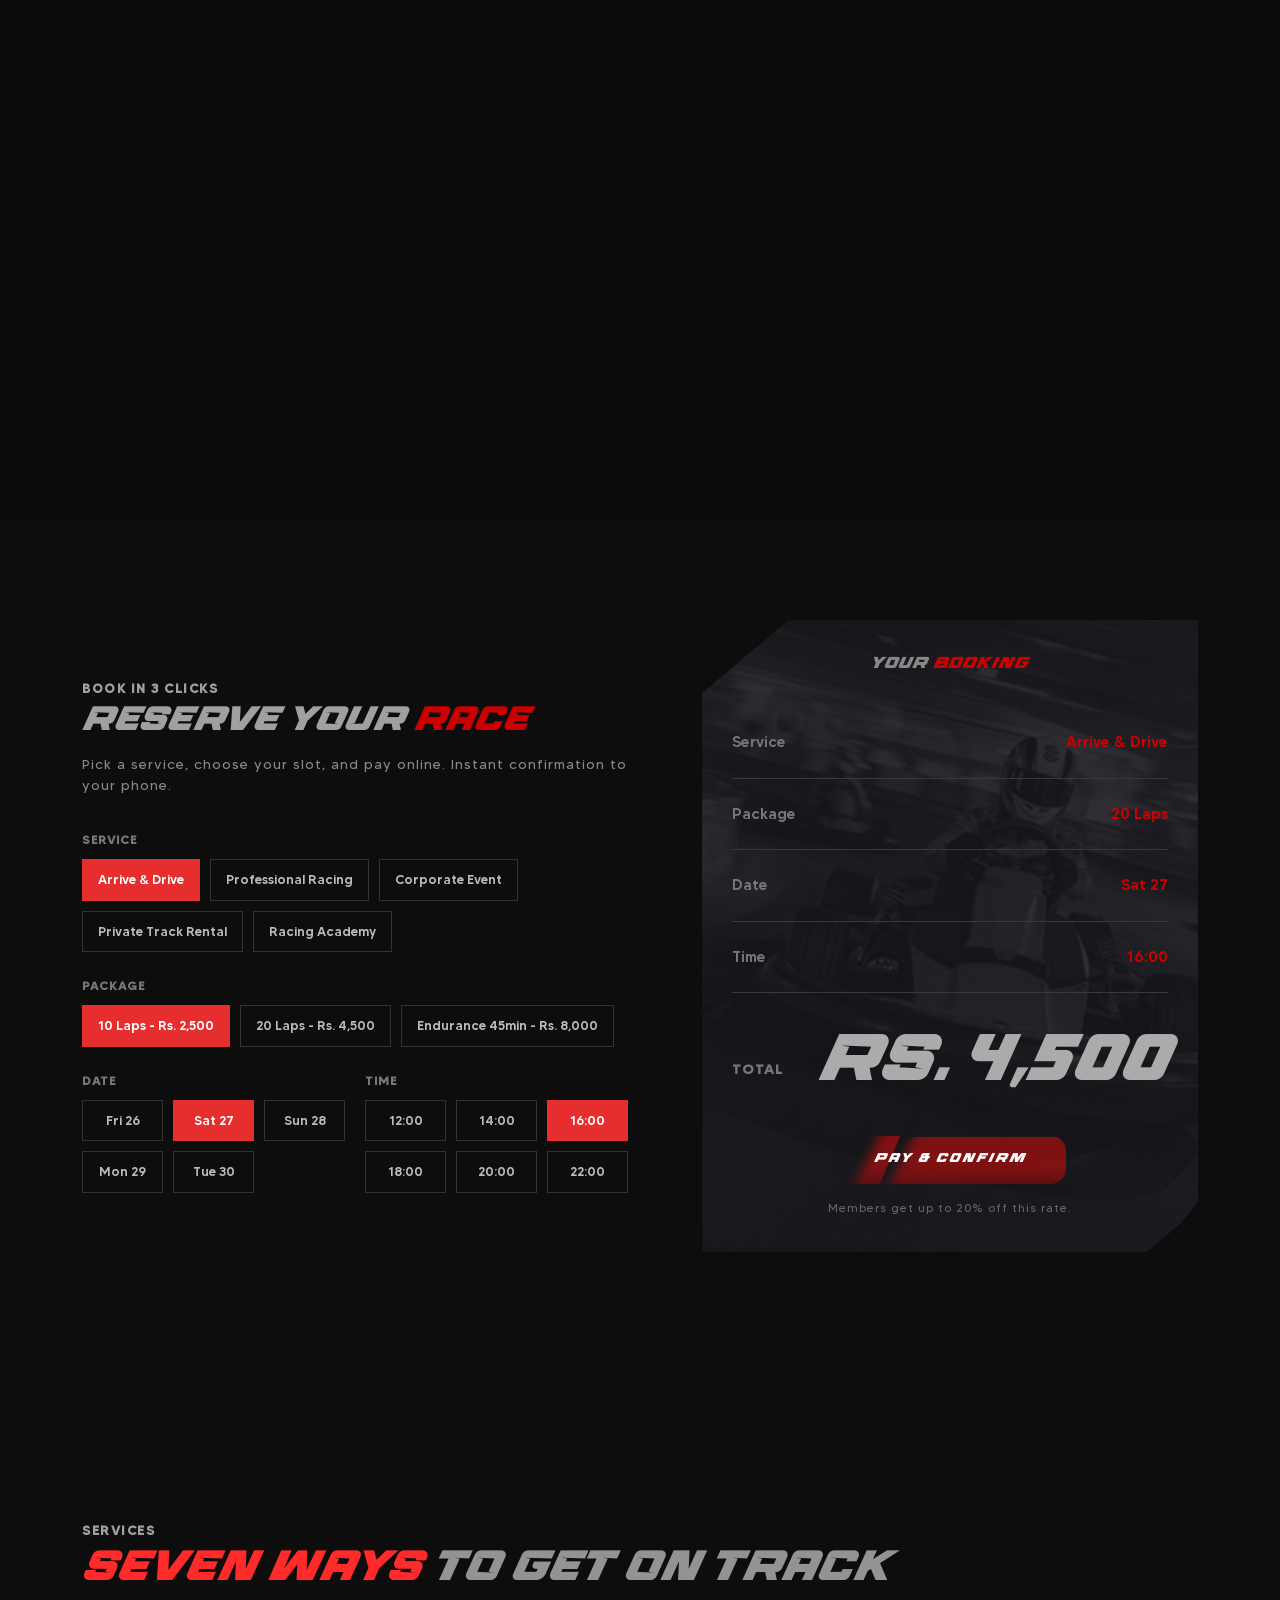
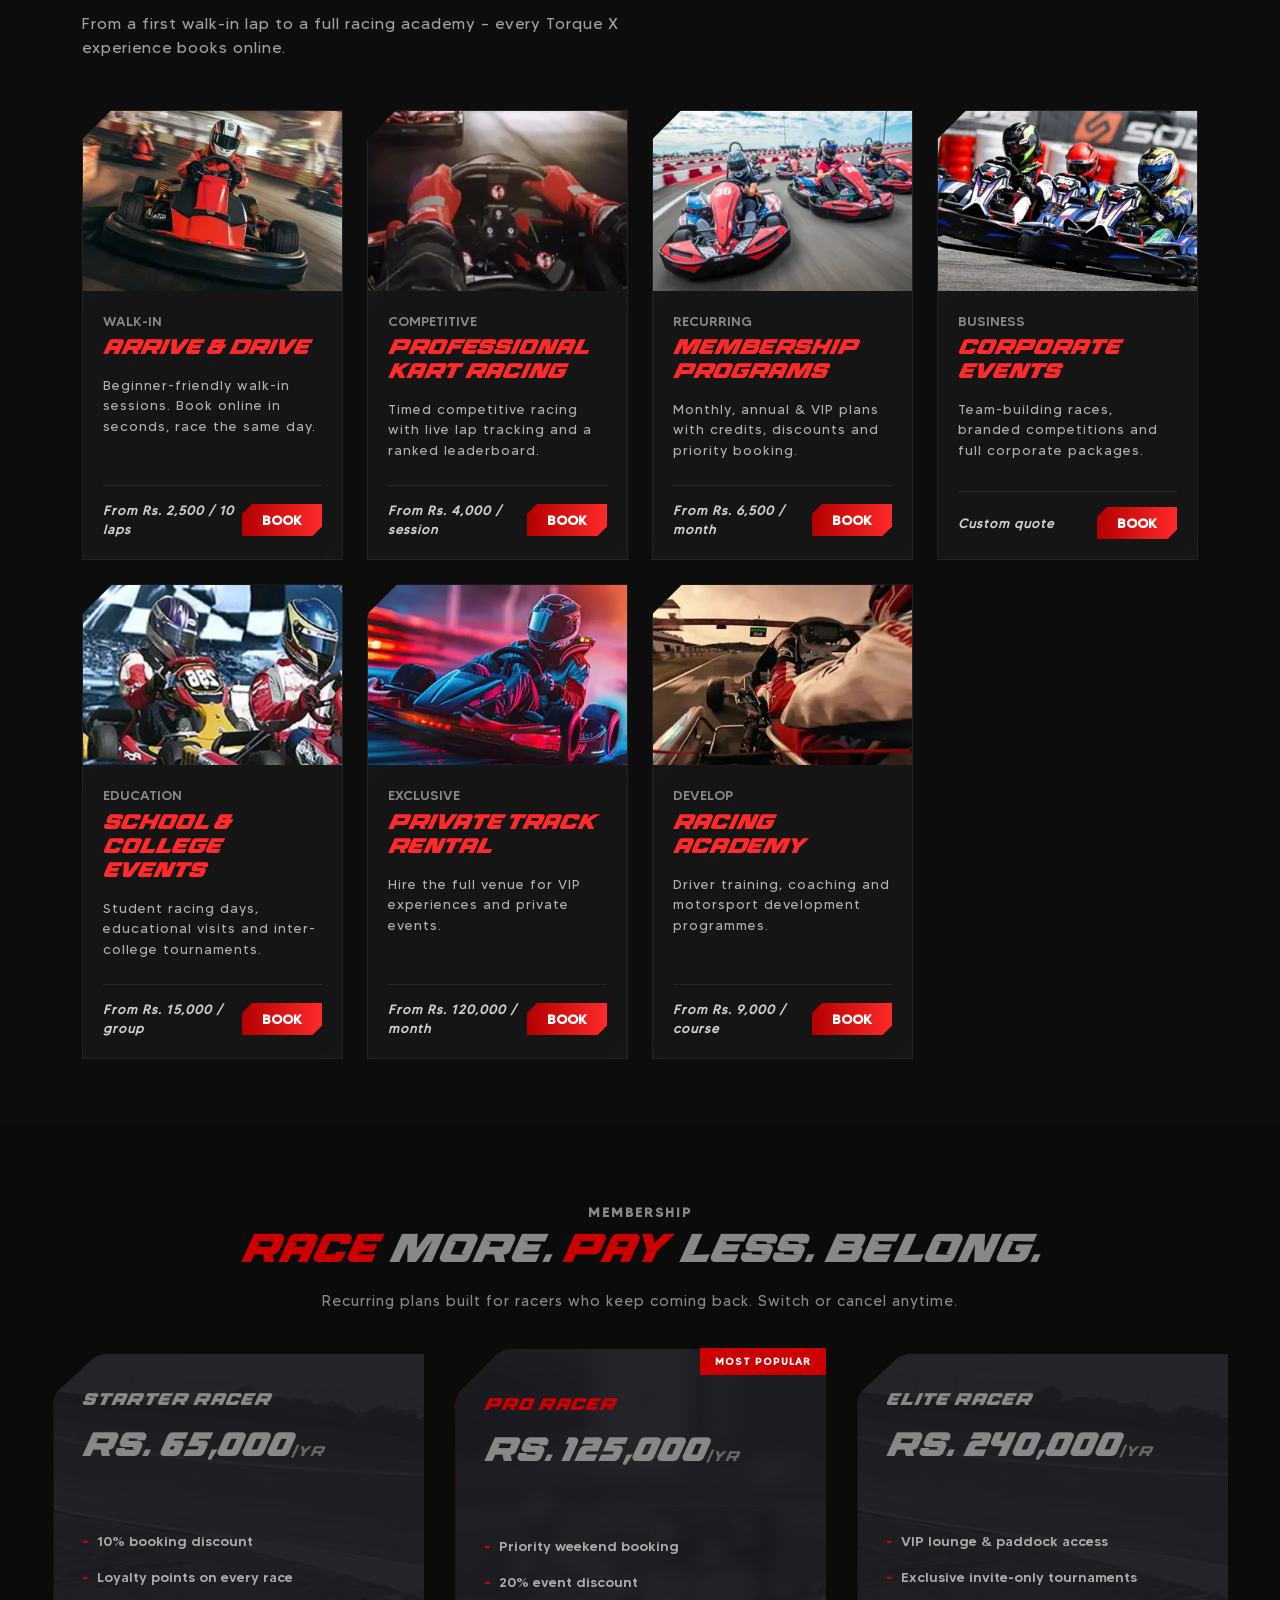
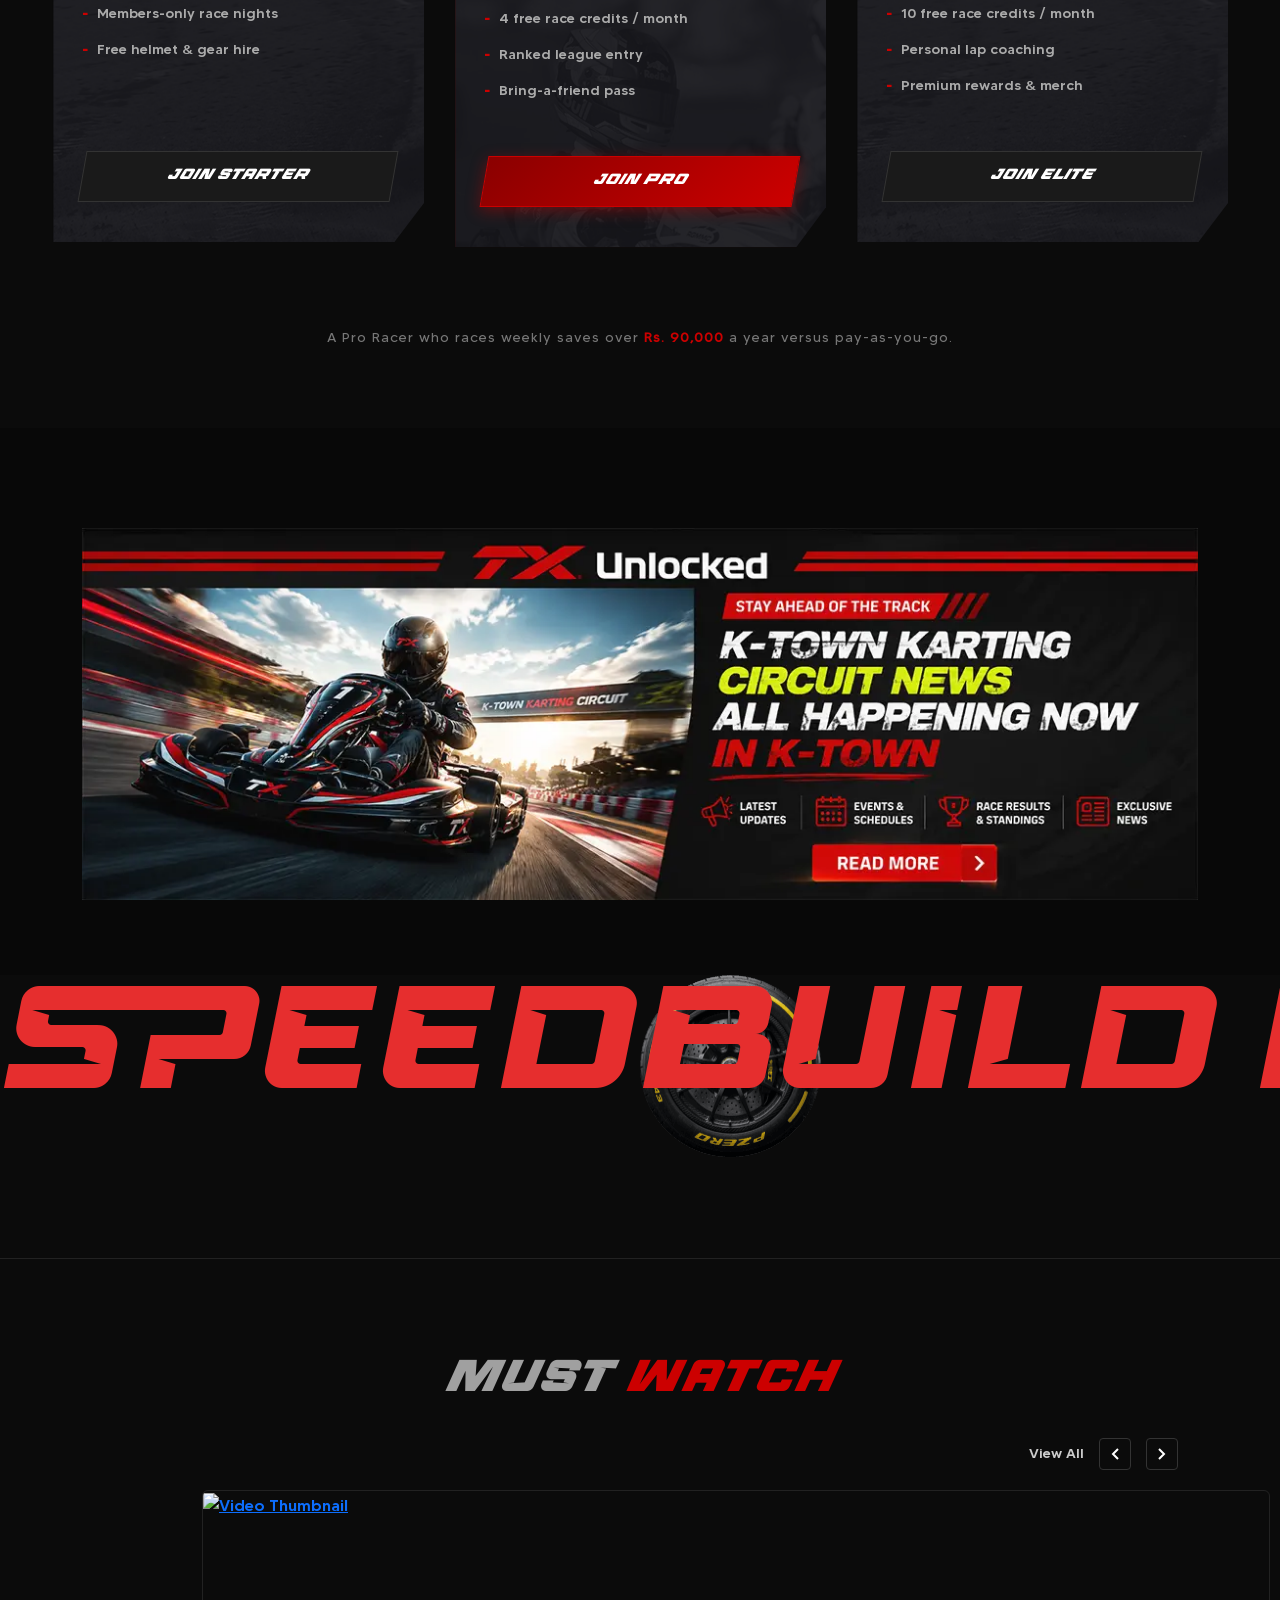
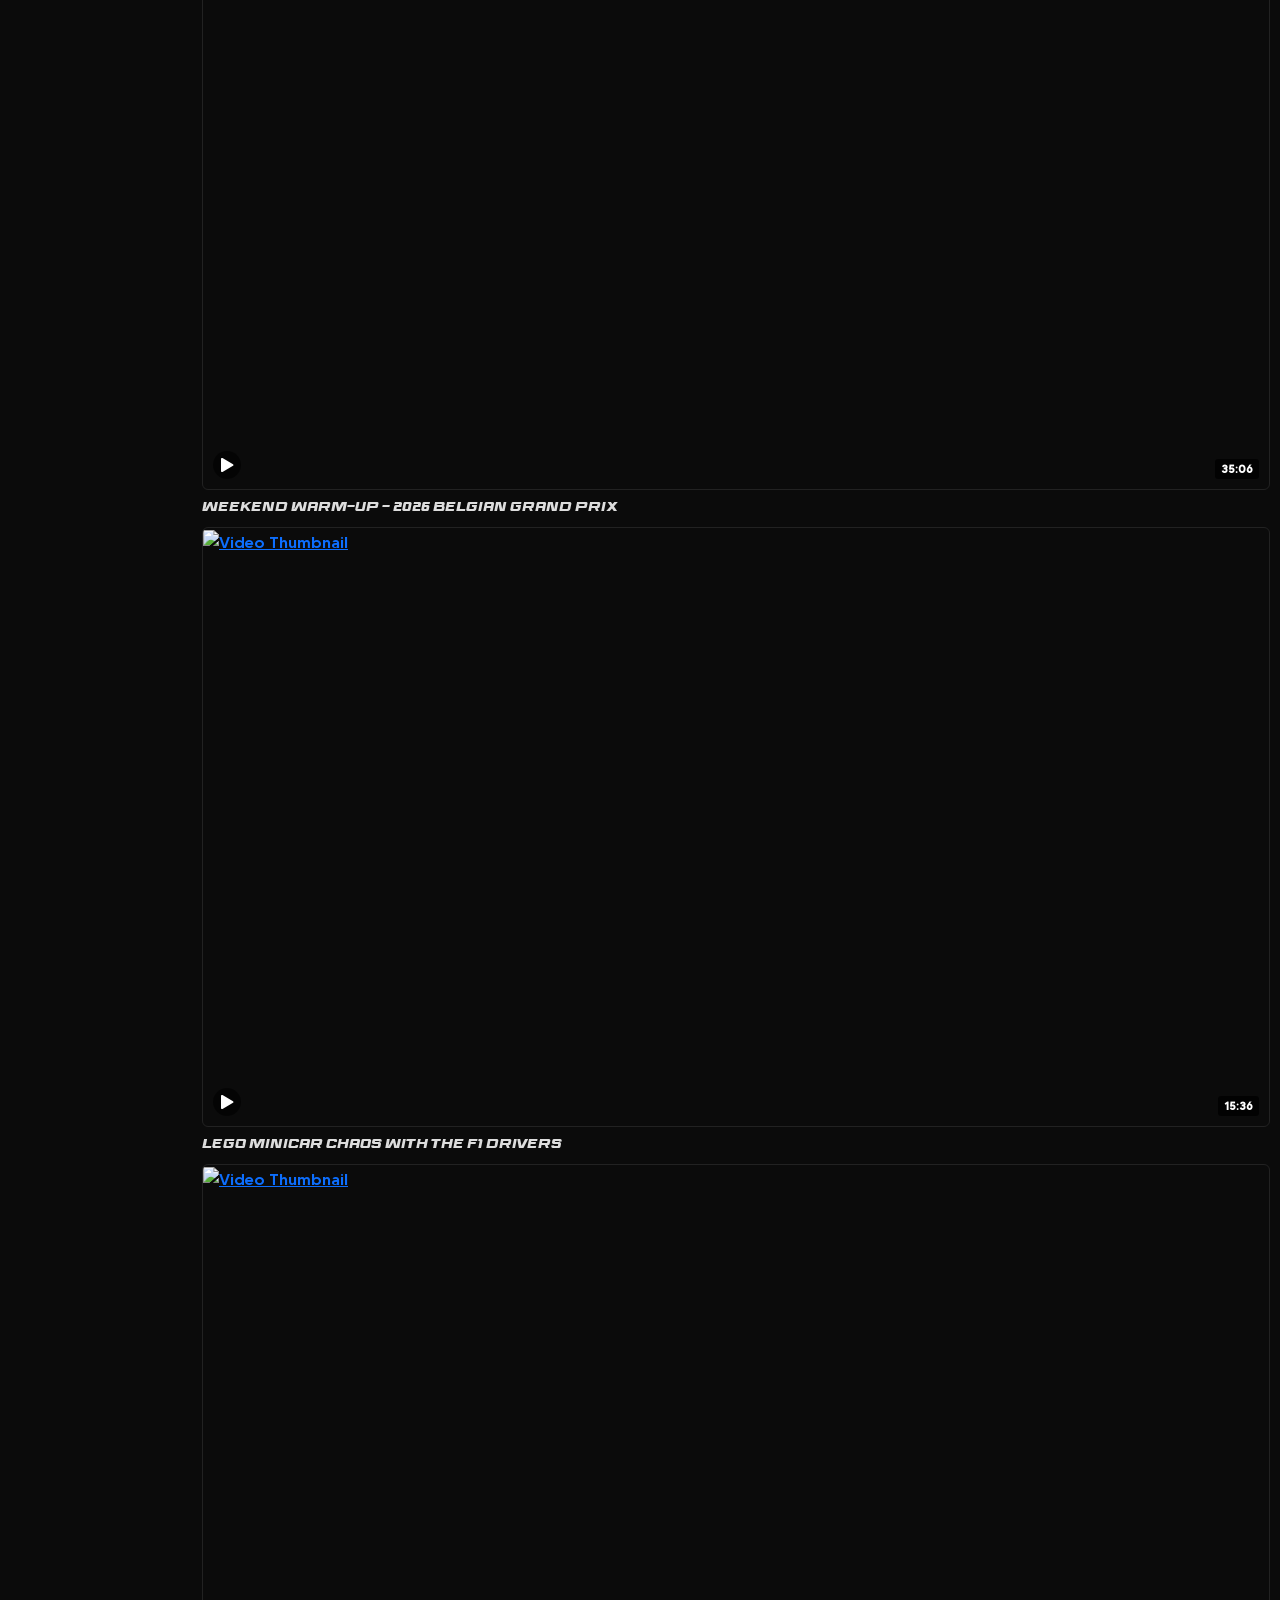
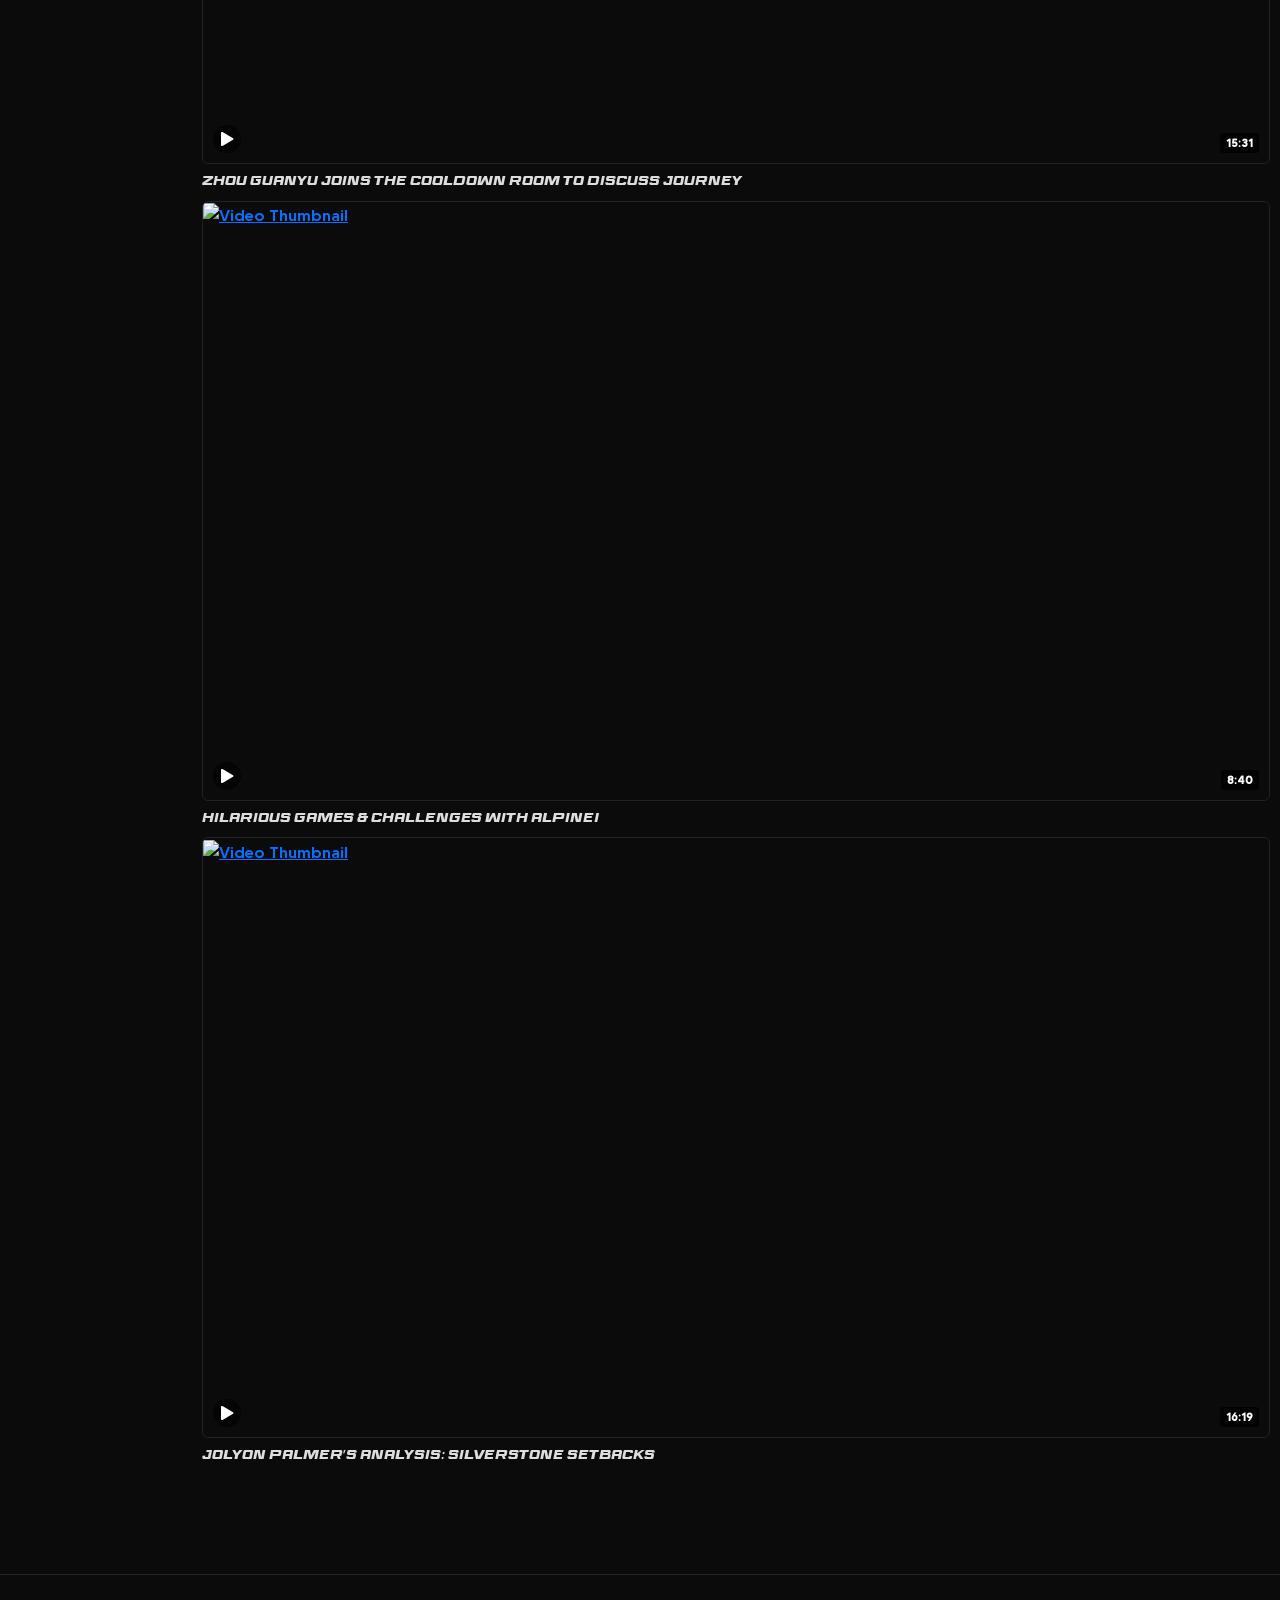
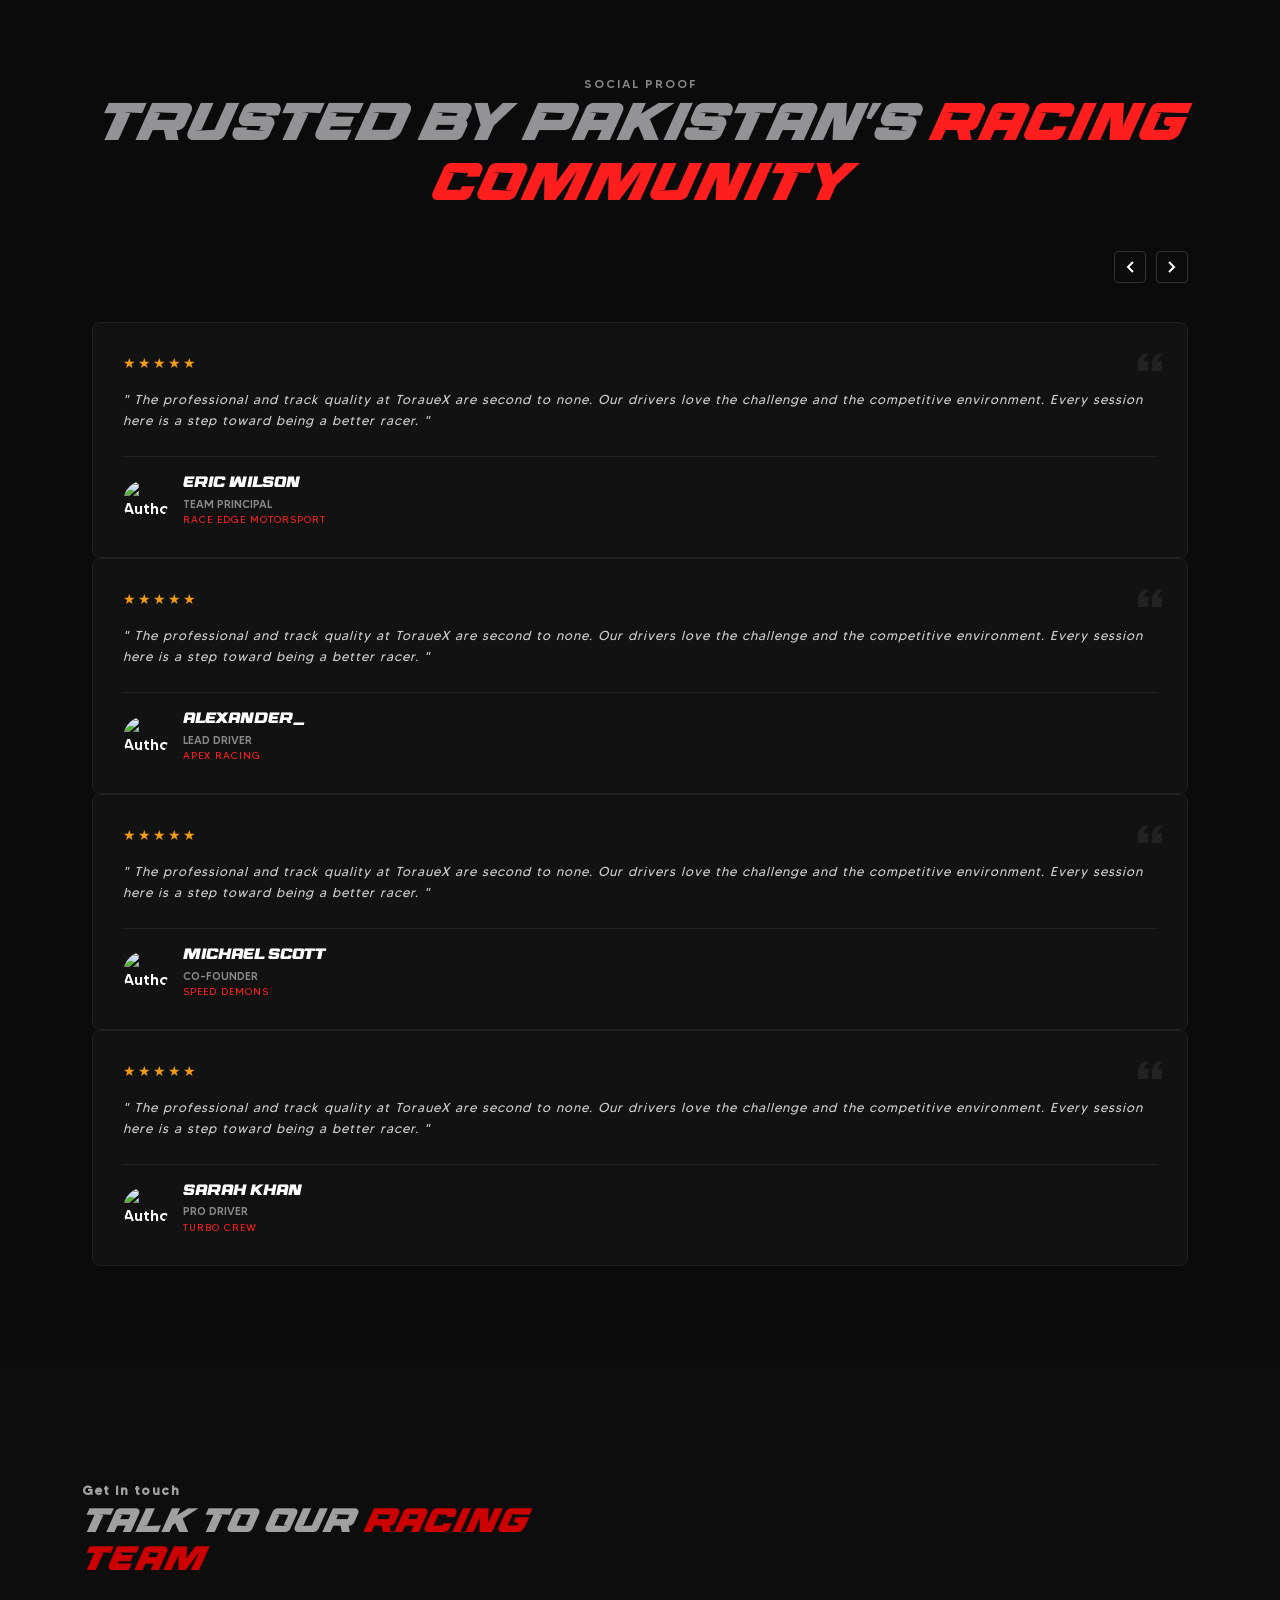
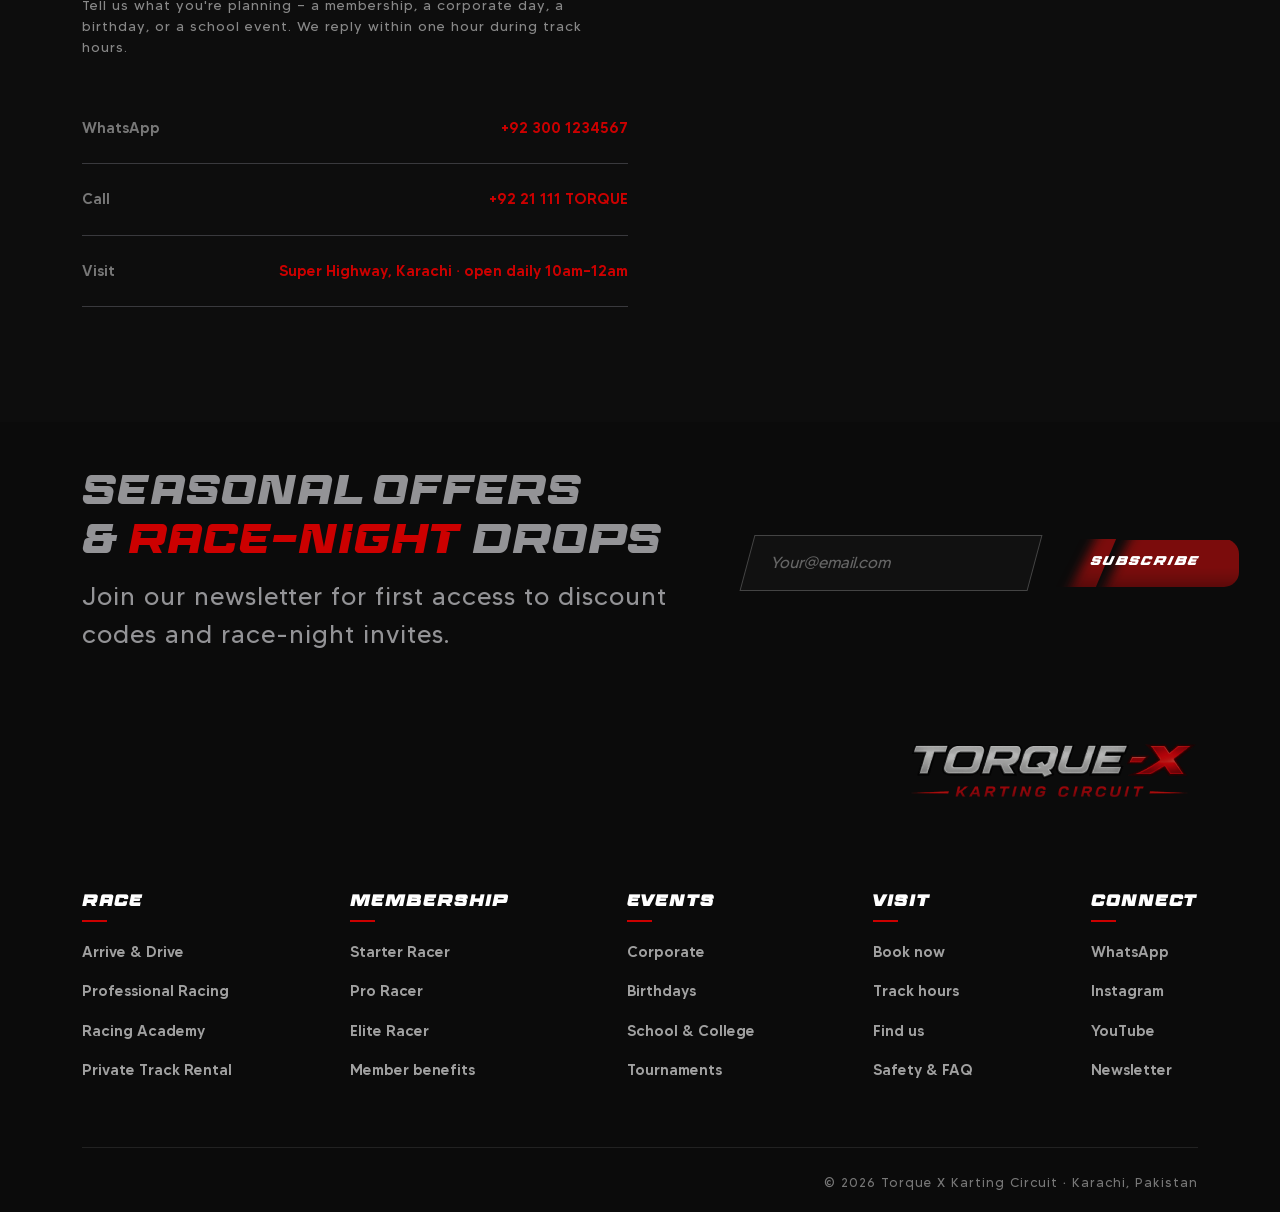
==== commit d2a0bad7: "Updated content" ====
--- a/index.html
+++ b/index.html
@@ -128,28 +128,25 @@
 
                <!-- Main Heading -->
                <h1 class="hero-title">
-                  THE ULTIMATE RACING<br />
-                  EXPERIENCE STARTS HERE
+                  REAL KARTING. REAL SPEED.<br />
+                  RIGHT HERE IN KARACHI.
+
                </h1>
 
                <!-- Subtitle -->
                <h3 class="hero-subtitle">
-                  PUSH THE LIMITS. BREAK YOUR BEST LAP
+                  STRAP IN. CHASE YOUR BEST LAP TIME.
                </h3>
 
                <!-- Description -->
                <p class="hero-desc">
-                  From first-time racers to seasoned competitors, Torque.X
-                  combines<br />
-                  professional-grade karts, a technically challenging circuit,
-                  premium hospitality,<br />
-                  and unforgettable racing moments in one destination.
+                  Whether it's your first lap or your fiftieth, Torque X puts you behind the wheel of a professional-grade kart on Karachi's most technically demanding circuit — with live timing, a public leaderboard, and full safety marshalling on every session.
                </p>
 
                <!-- Buttons -->
                <div class="hero-buttons">
                   <a href="#" class="btn-red">RESERVE YOUR GRID SPOT</a>
-                  <a href="#" class="btn-outline">EXPLORE MEMBERS</a>
+                  <a href="#" class="btn-outline">SEE MEMBERSHIP PLANS </a>
                </div>
 
                <!-- Bottom Stats -->
@@ -303,7 +300,7 @@
                   <!-- Learn More Button -->
                   <div>
                      <a href="#" class="book-race-btn"
-                        ><span>Learn More</span></a
+                        ><span>SEE THE CIRCUIT</span></a
                      >
                   </div>
                </div>
@@ -1353,9 +1350,7 @@
                            <span class="highlight">racing team</span>
                         </h2>
                         <p>
-                           Tell us what you're planning — memberships, a
-                           corporate day, a birthday, or a school event. We
-                           reply within one
+                           Tell us what you're planning — a membership, a corporate day, a birthday, or a school event. We reply within one hour during track hours.
                         </p>
                      </div>
 
@@ -1405,8 +1400,9 @@
                      <span class="highlight">RACE-NIGHT</span> DROPS
                   </h2>
                   <p>
-                     Join 18,000 racers getting discount coupons<br />
-                     and event invites first.
+                     
+                     Join our newsletter for first access to discount <br />
+                     codes and race-night invites.
                   </p>
                </div>
 
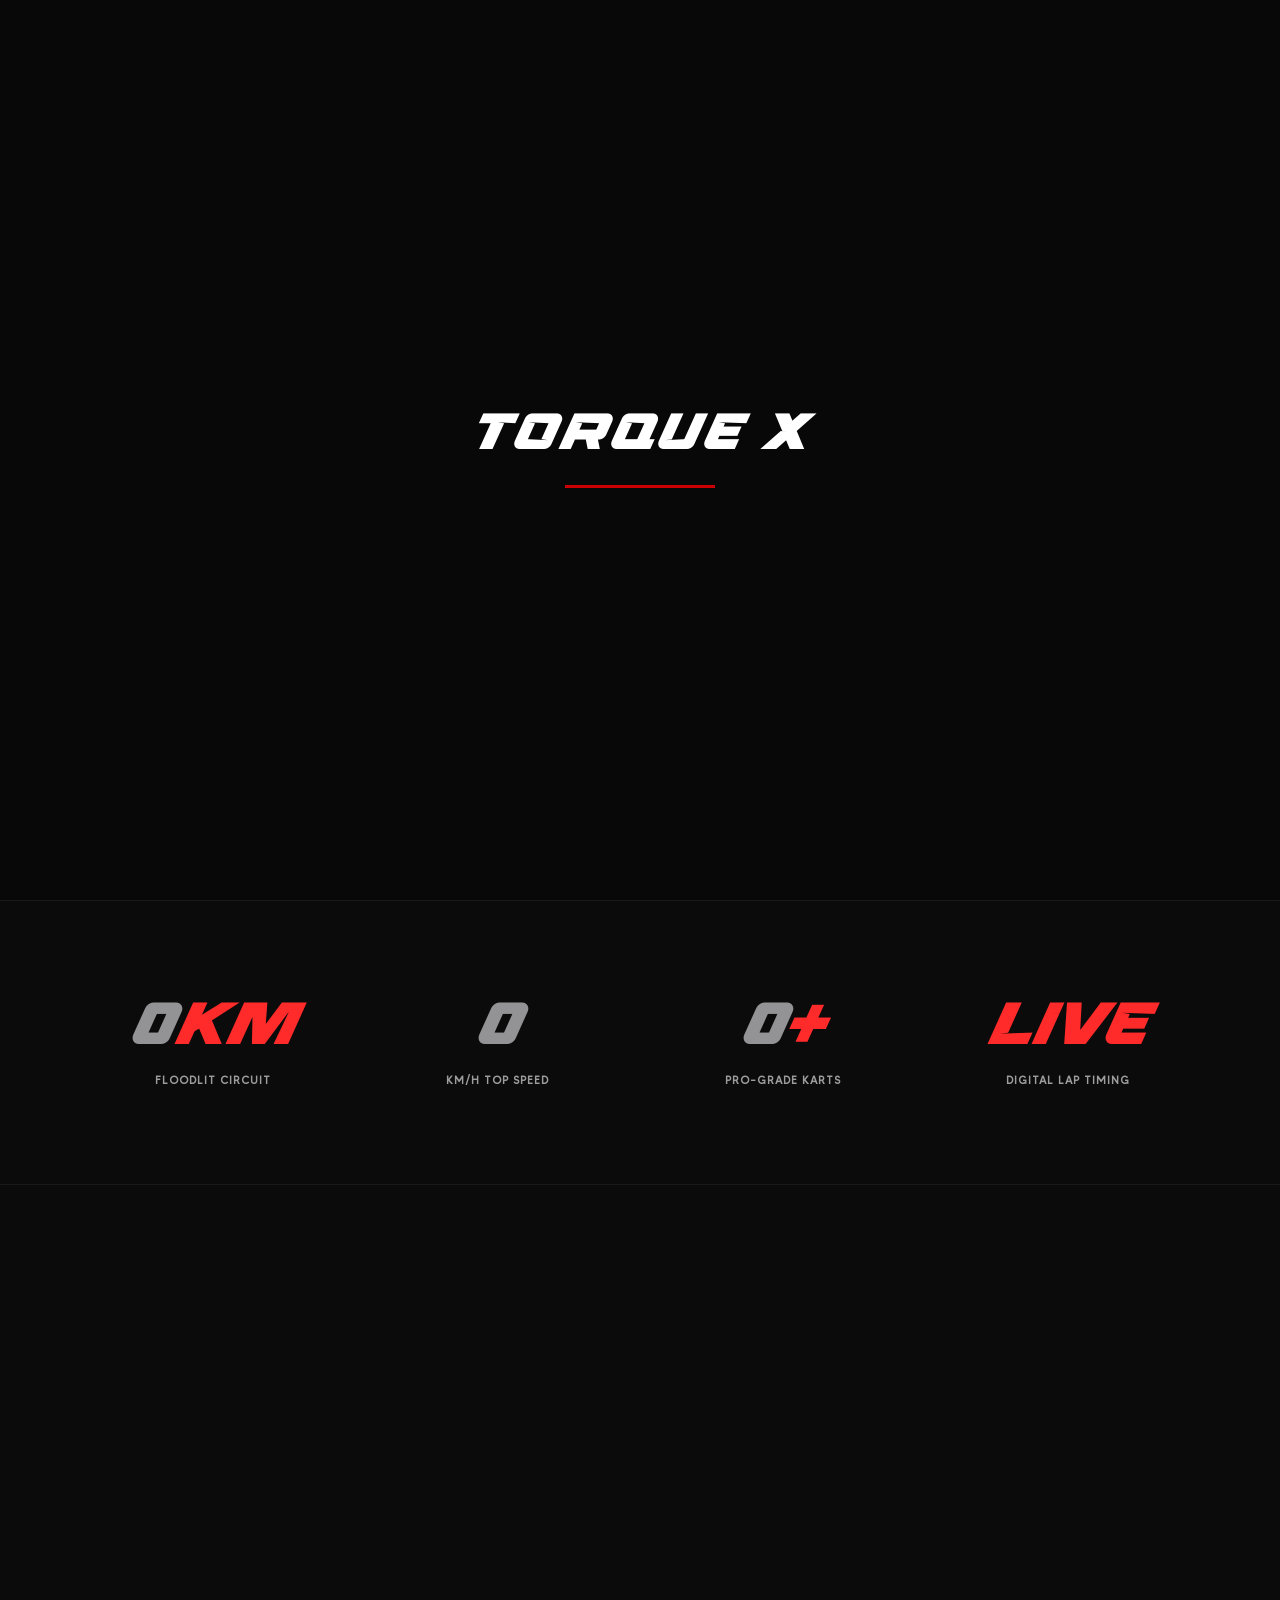
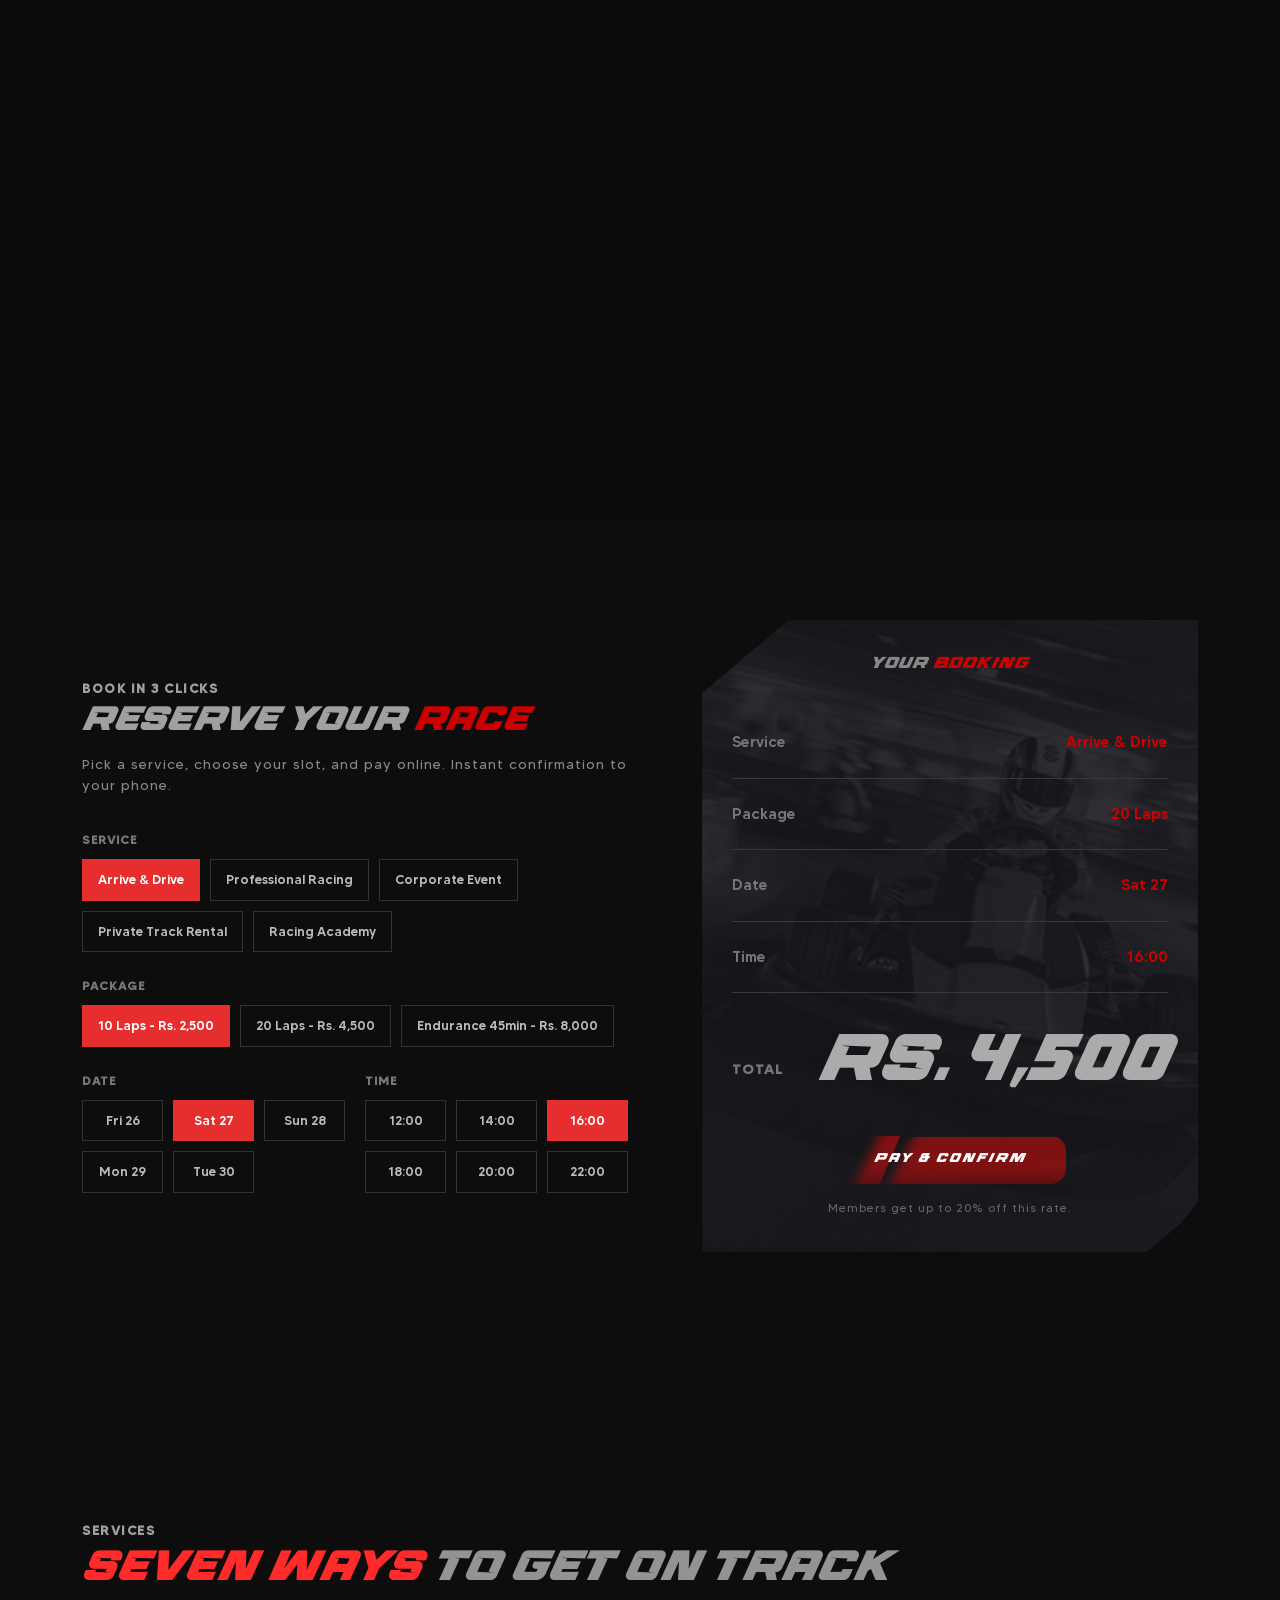
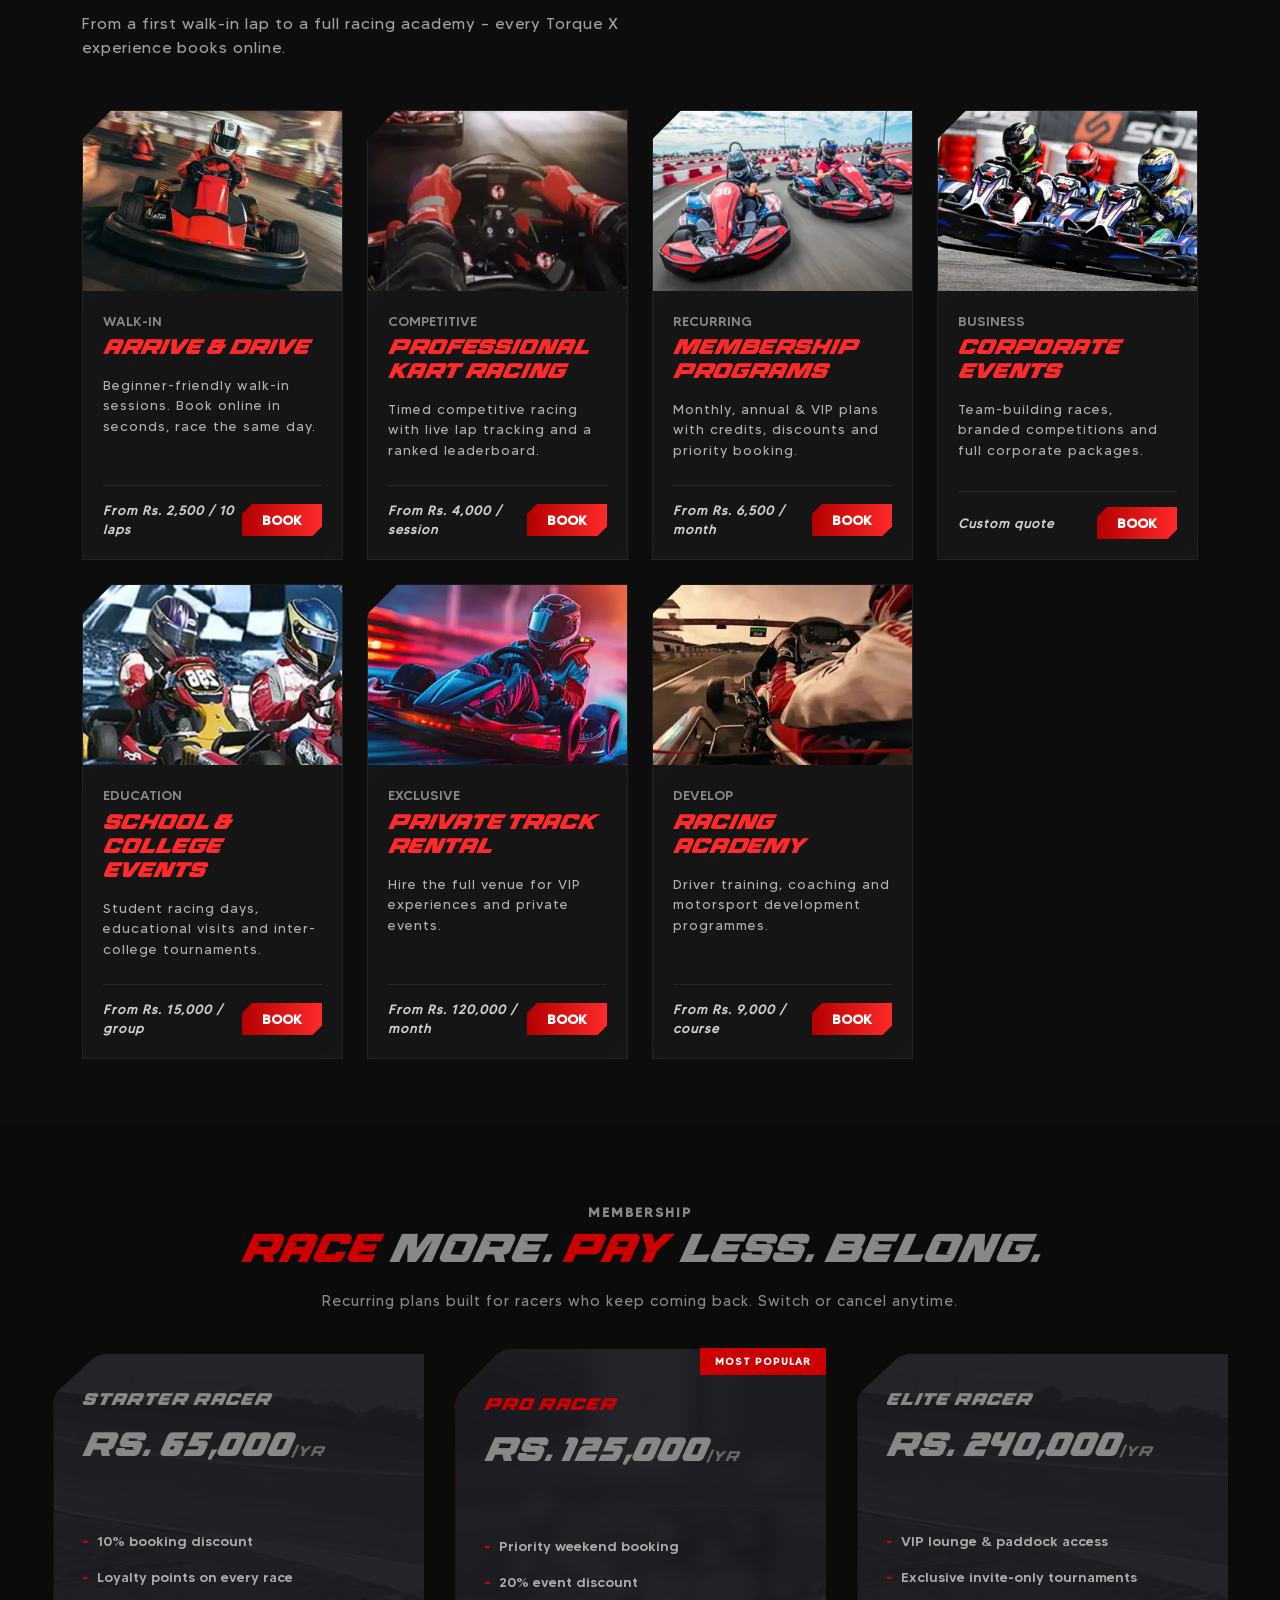
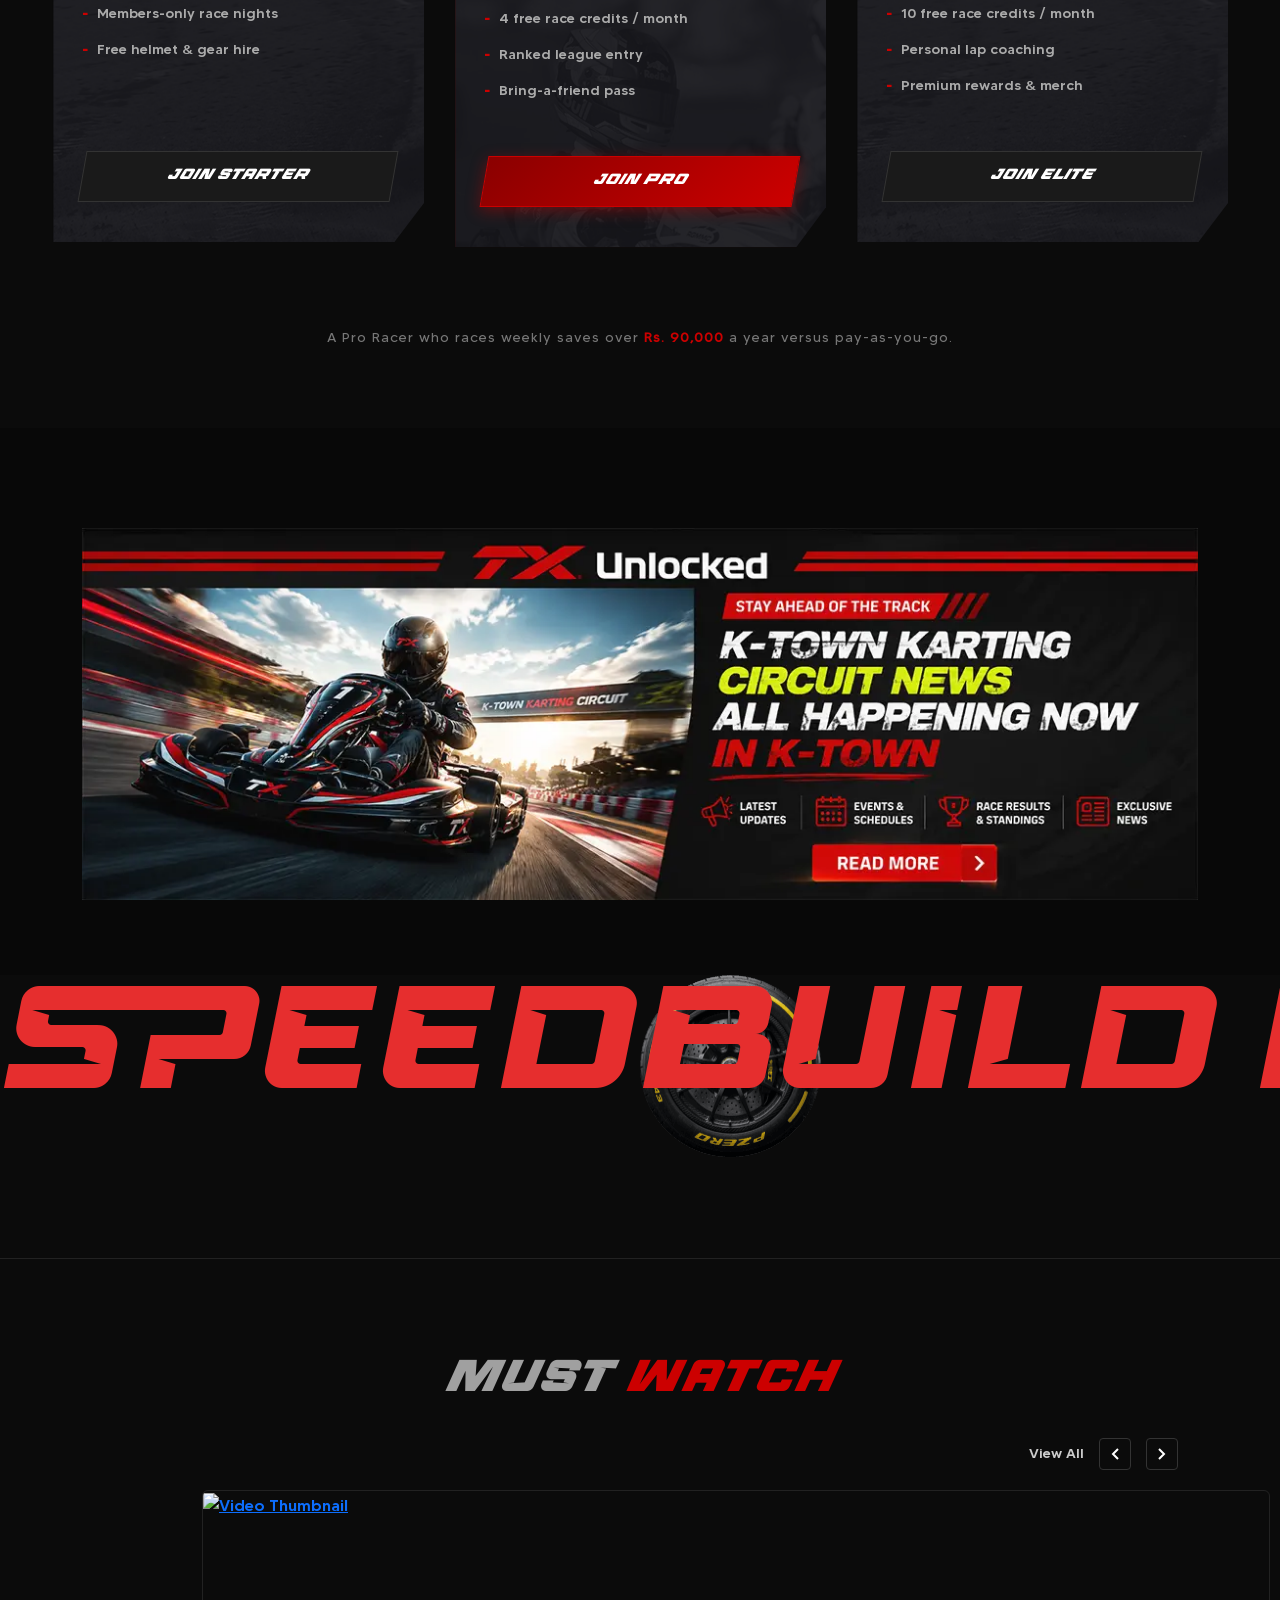
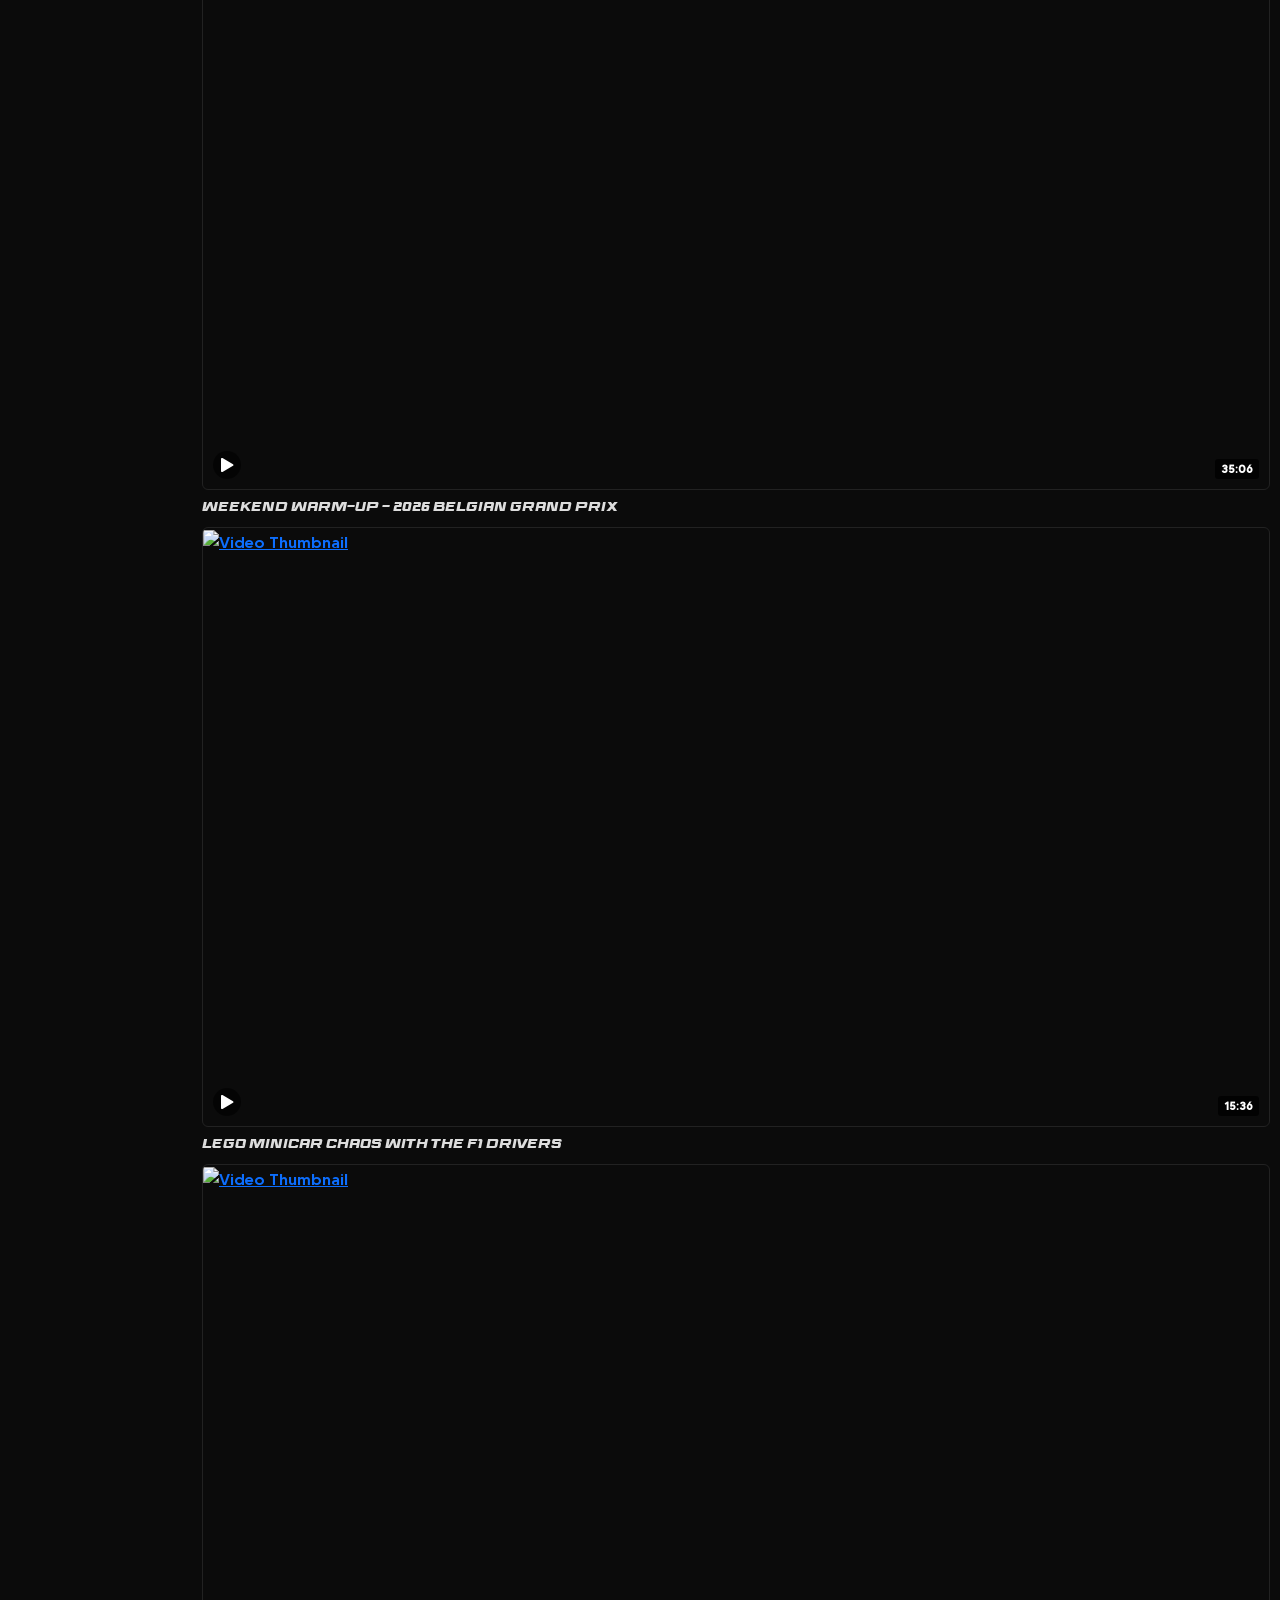
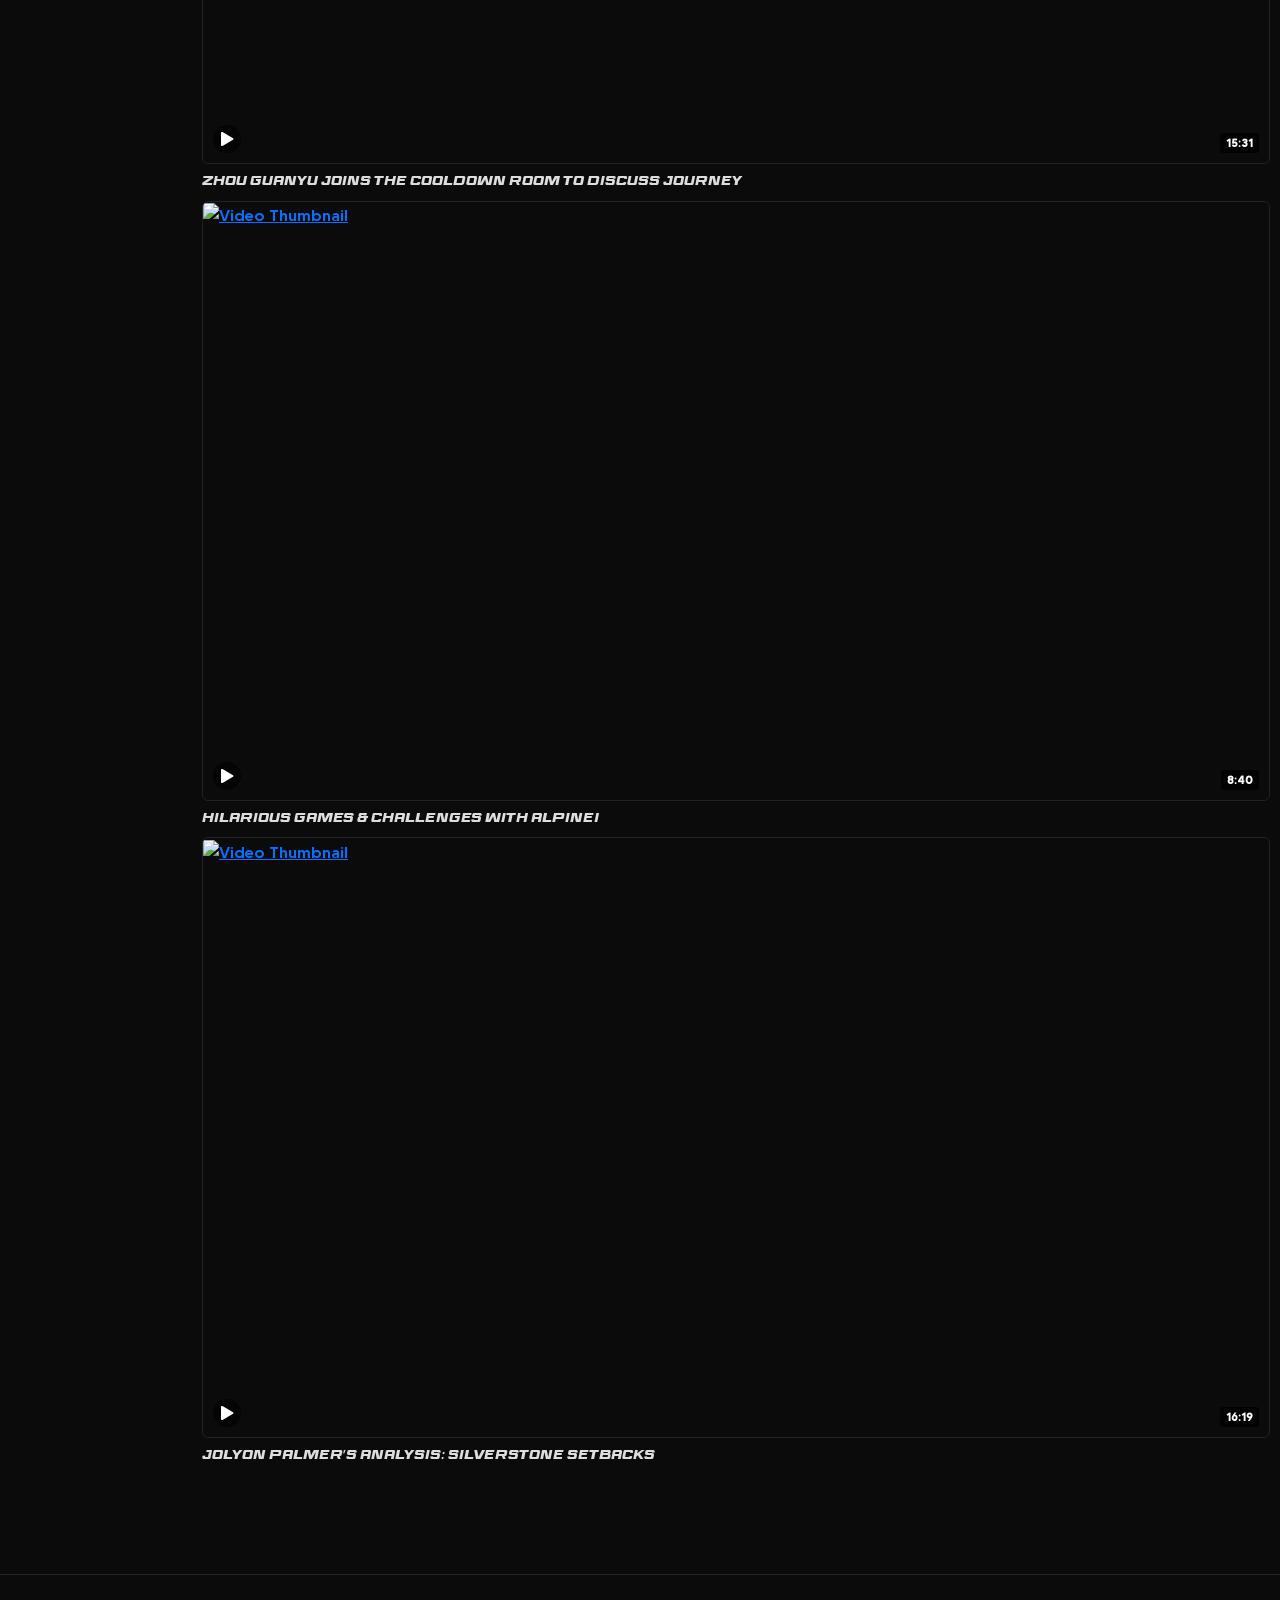
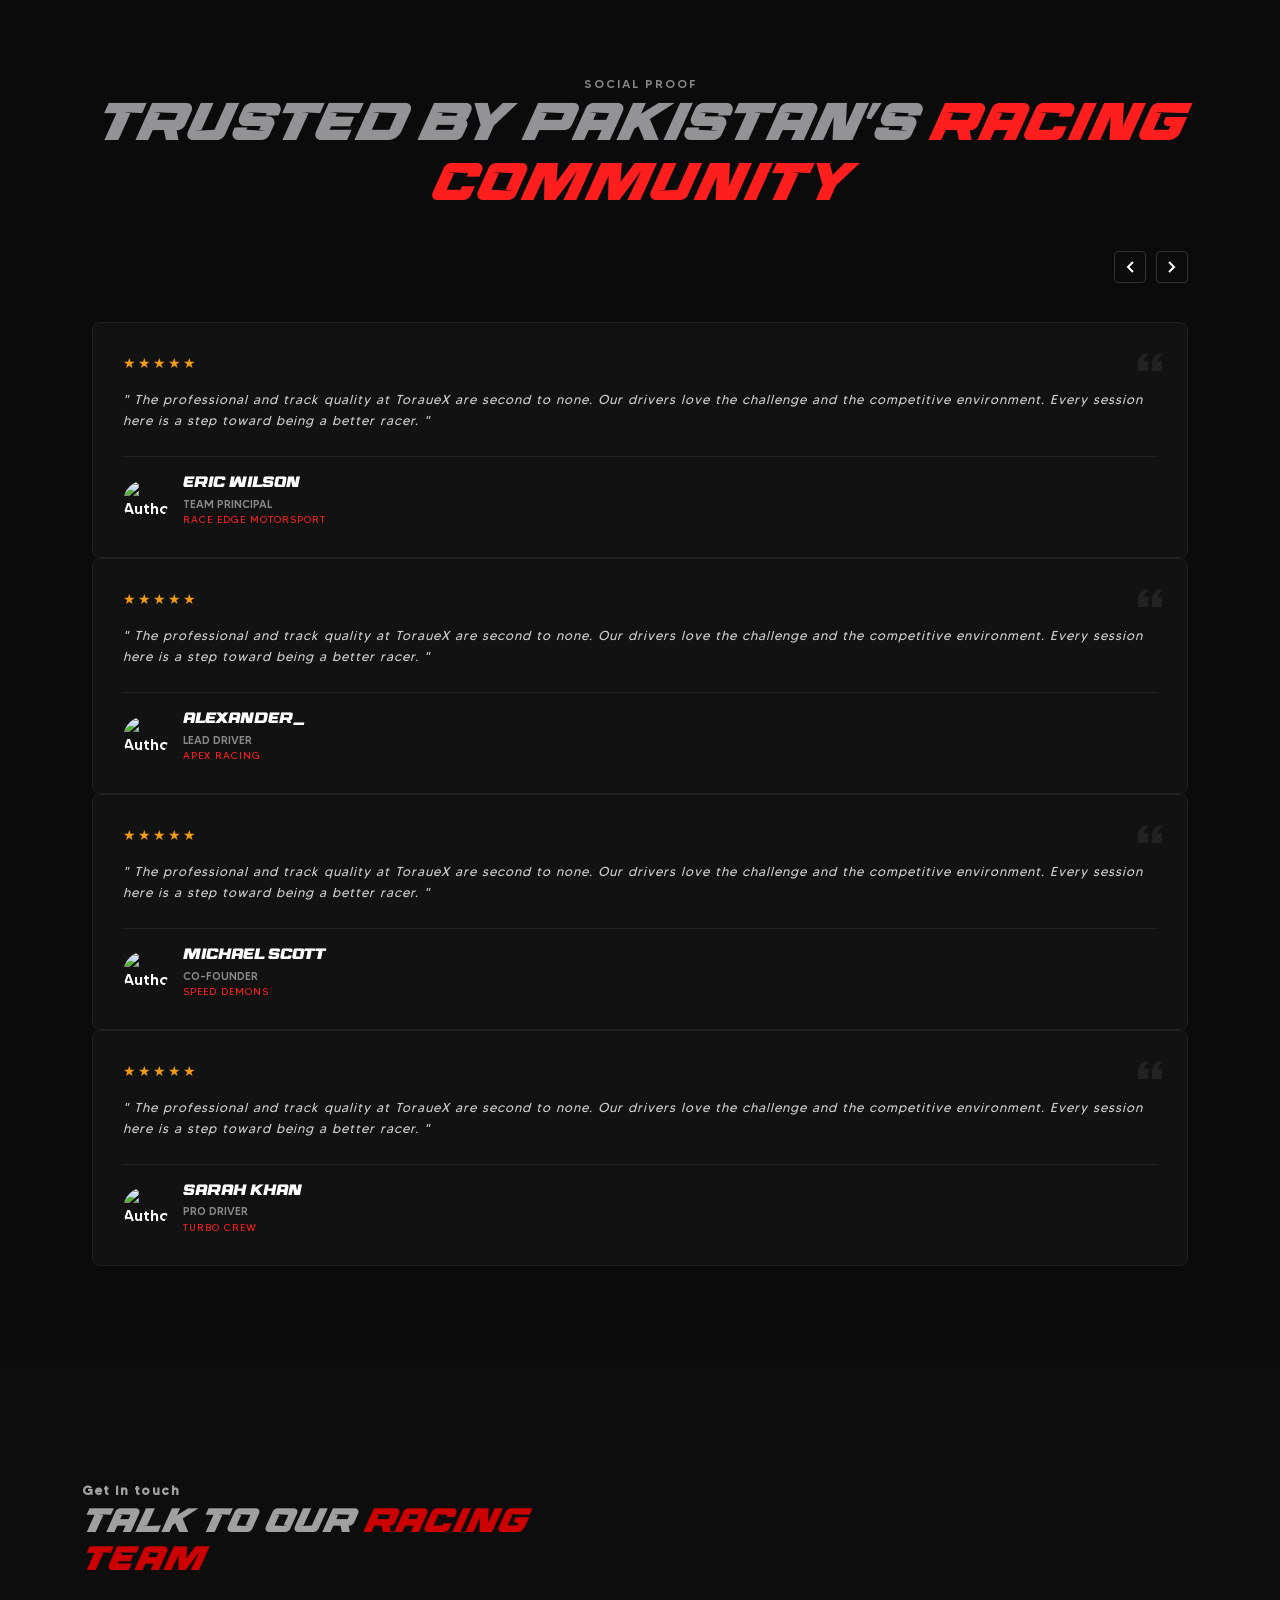
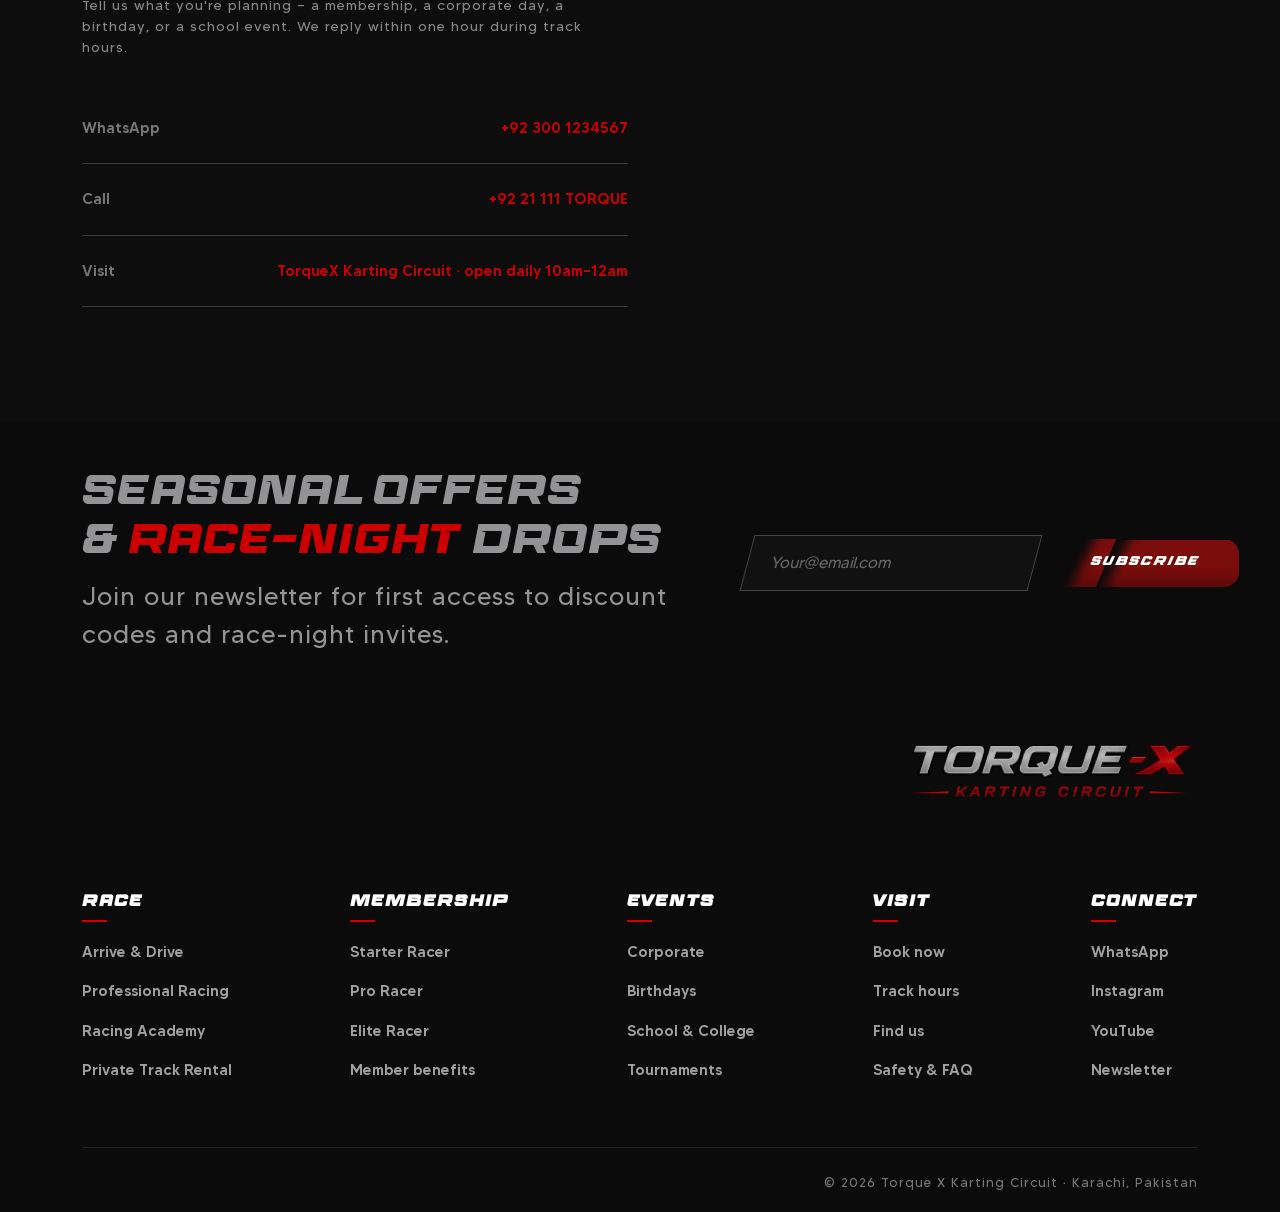
==== commit 3dc86e3f: "Updated content" ====
--- a/index.html
+++ b/index.html
@@ -219,12 +219,7 @@
                <!-- Stat Item 4 -->
                <div class="col-6 col-md-3 stat-box">
                   <div class="stat-number">
-                     <span
-                        class="grey-text counter"
-                        data-target="0.01"
-                        data-decimals="2"
-                        >0</span
-                     ><span class="red-text">s</span>
+                     <span class="red-text">LIVE</span>
                   </div>
                   <div class="stat-label">Digital Lap Timing</div>
                </div>
@@ -1369,7 +1364,7 @@
                      <div class="summary-item">
                         <span class="label">Visit</span>
                         <span class="value" id="sum-service"
-                           >Super Highway, Karachi · open daily 10am–12am</span
+                           >TorqueX Karting Circuit · open daily 10am–12am</span
                         >
                      </div>
                   </div>
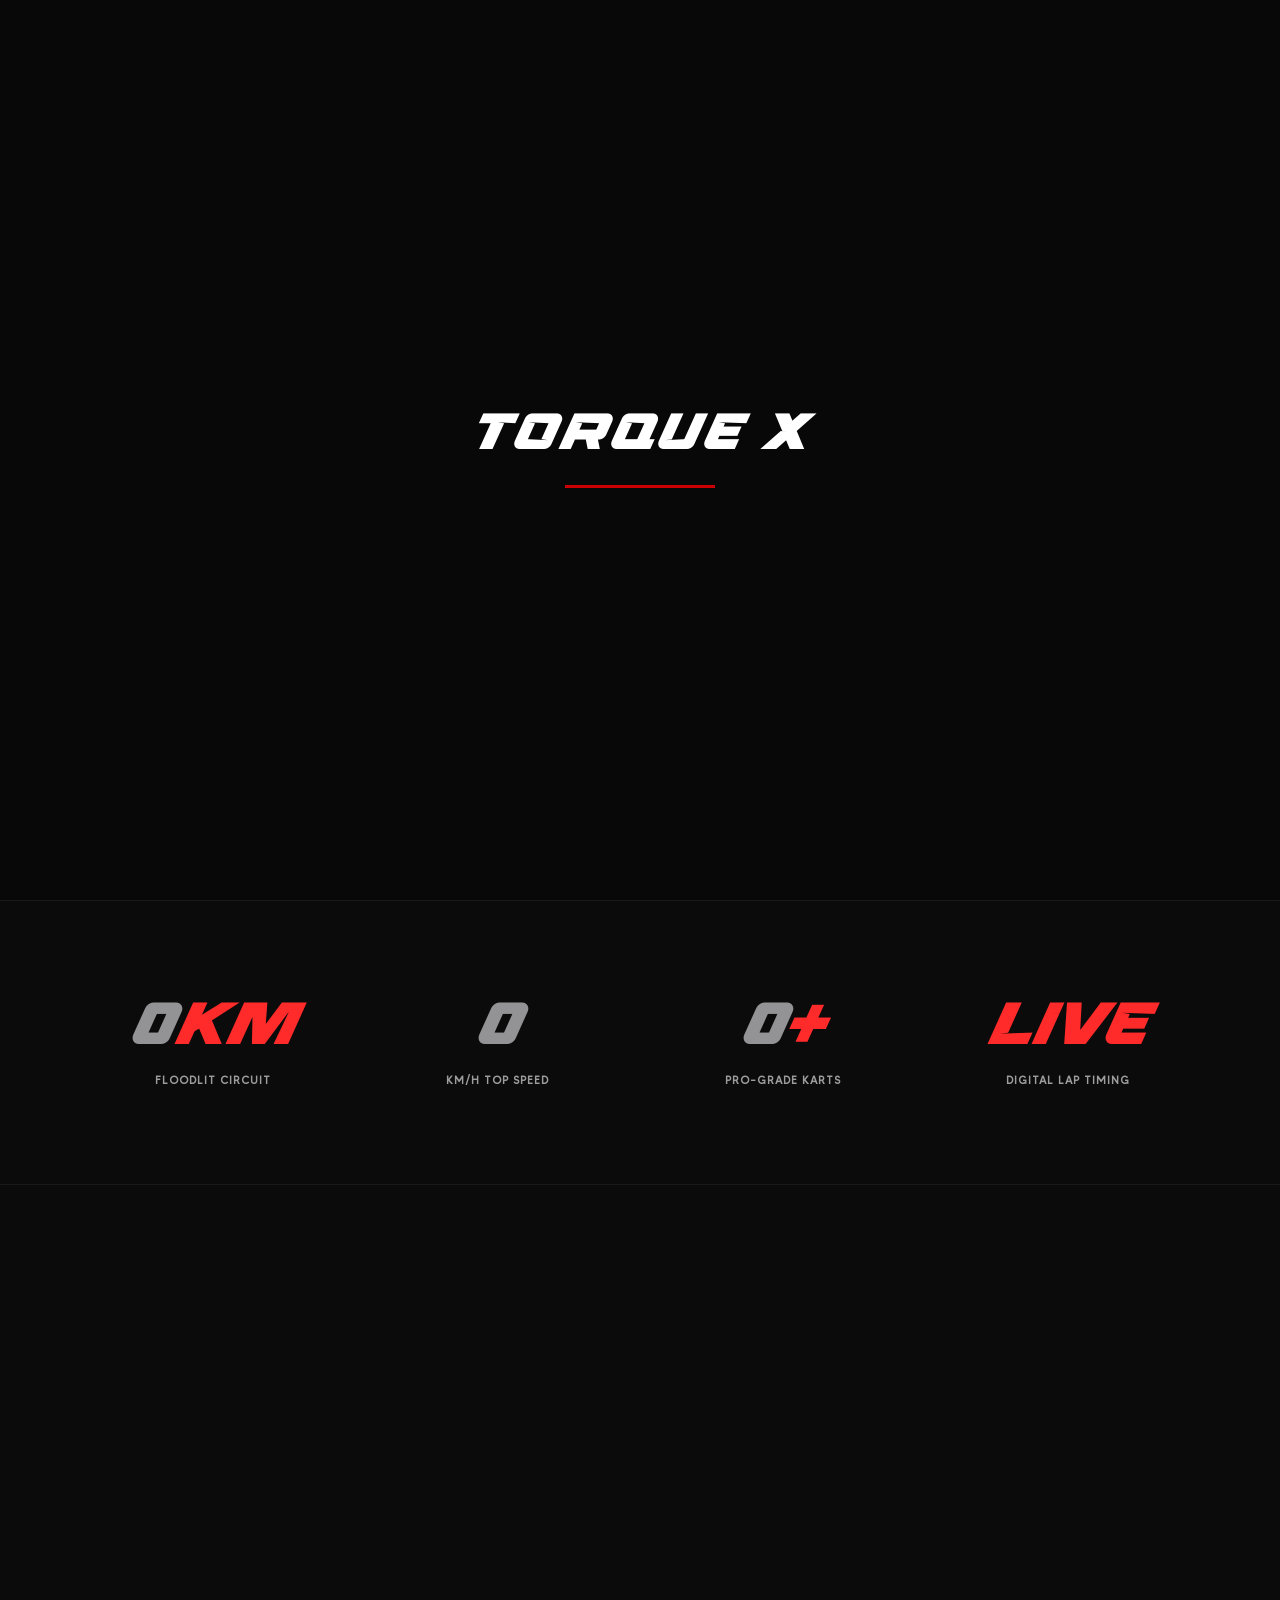
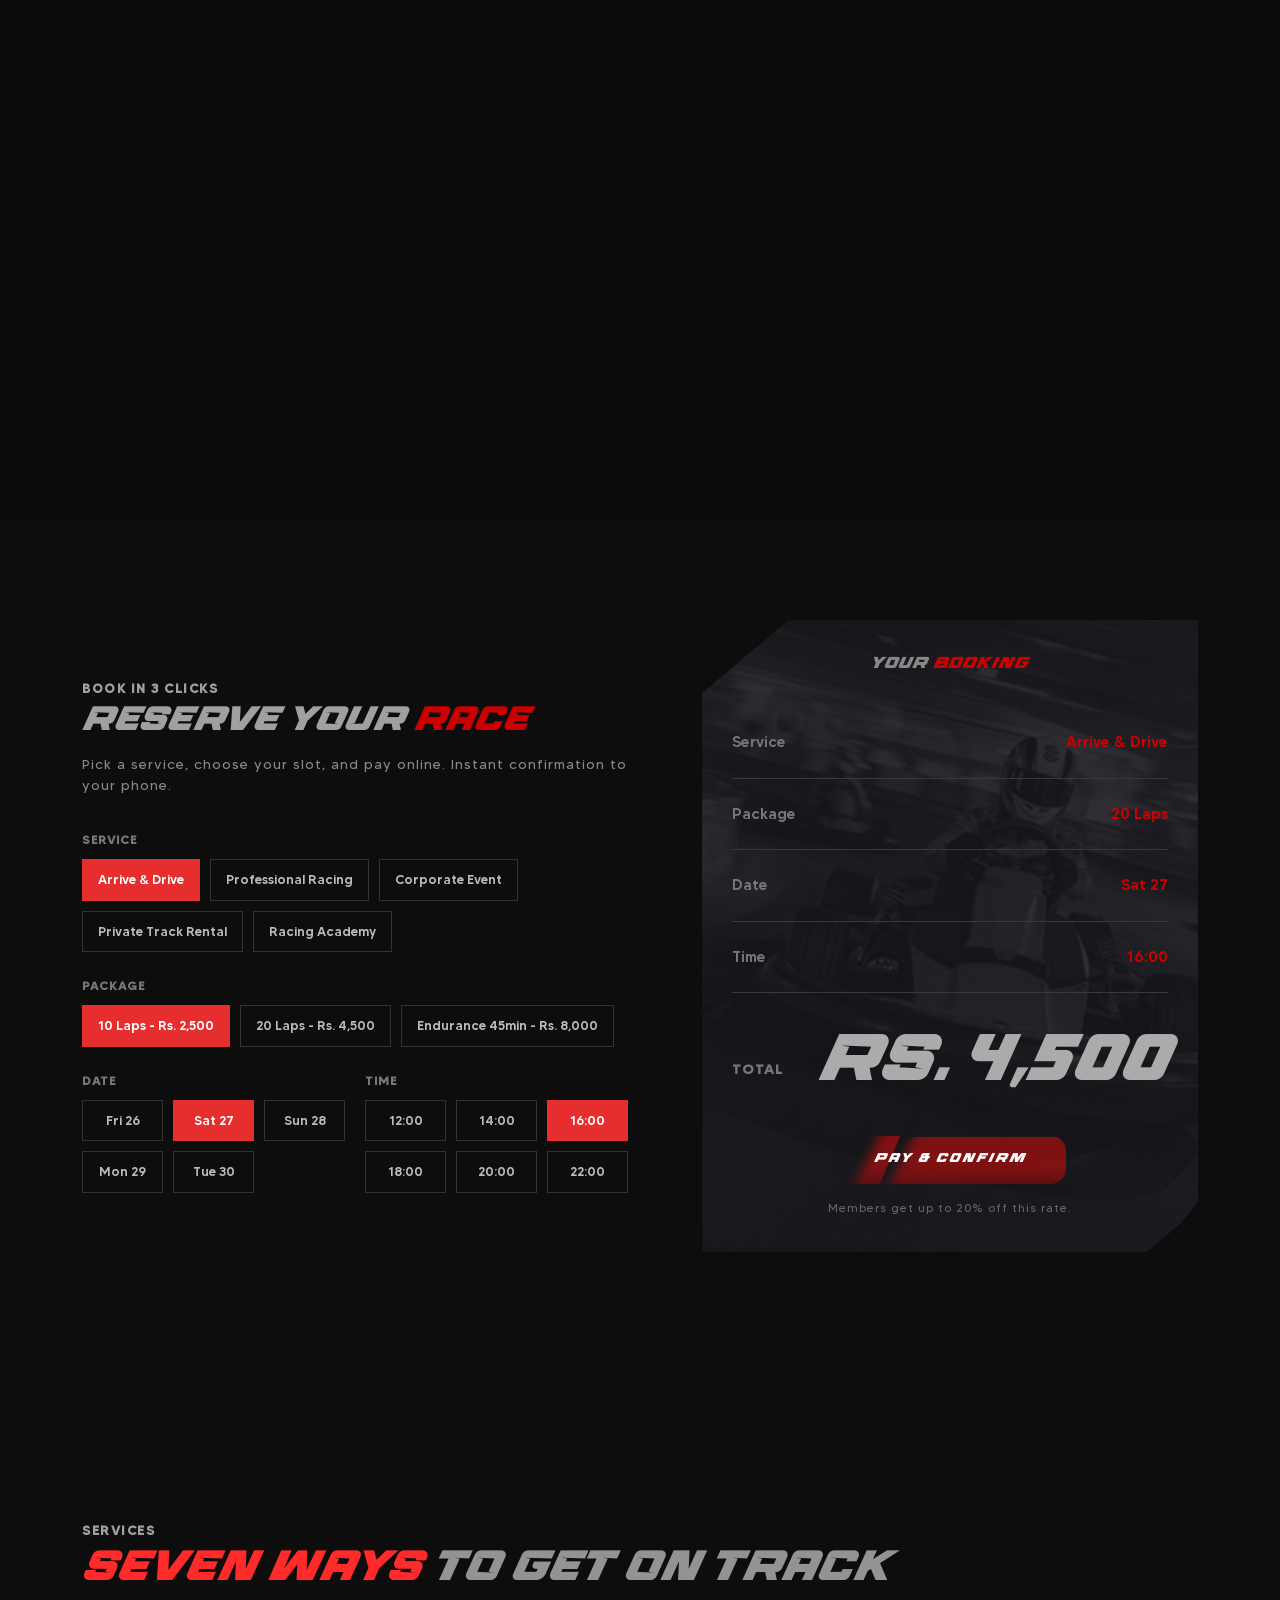
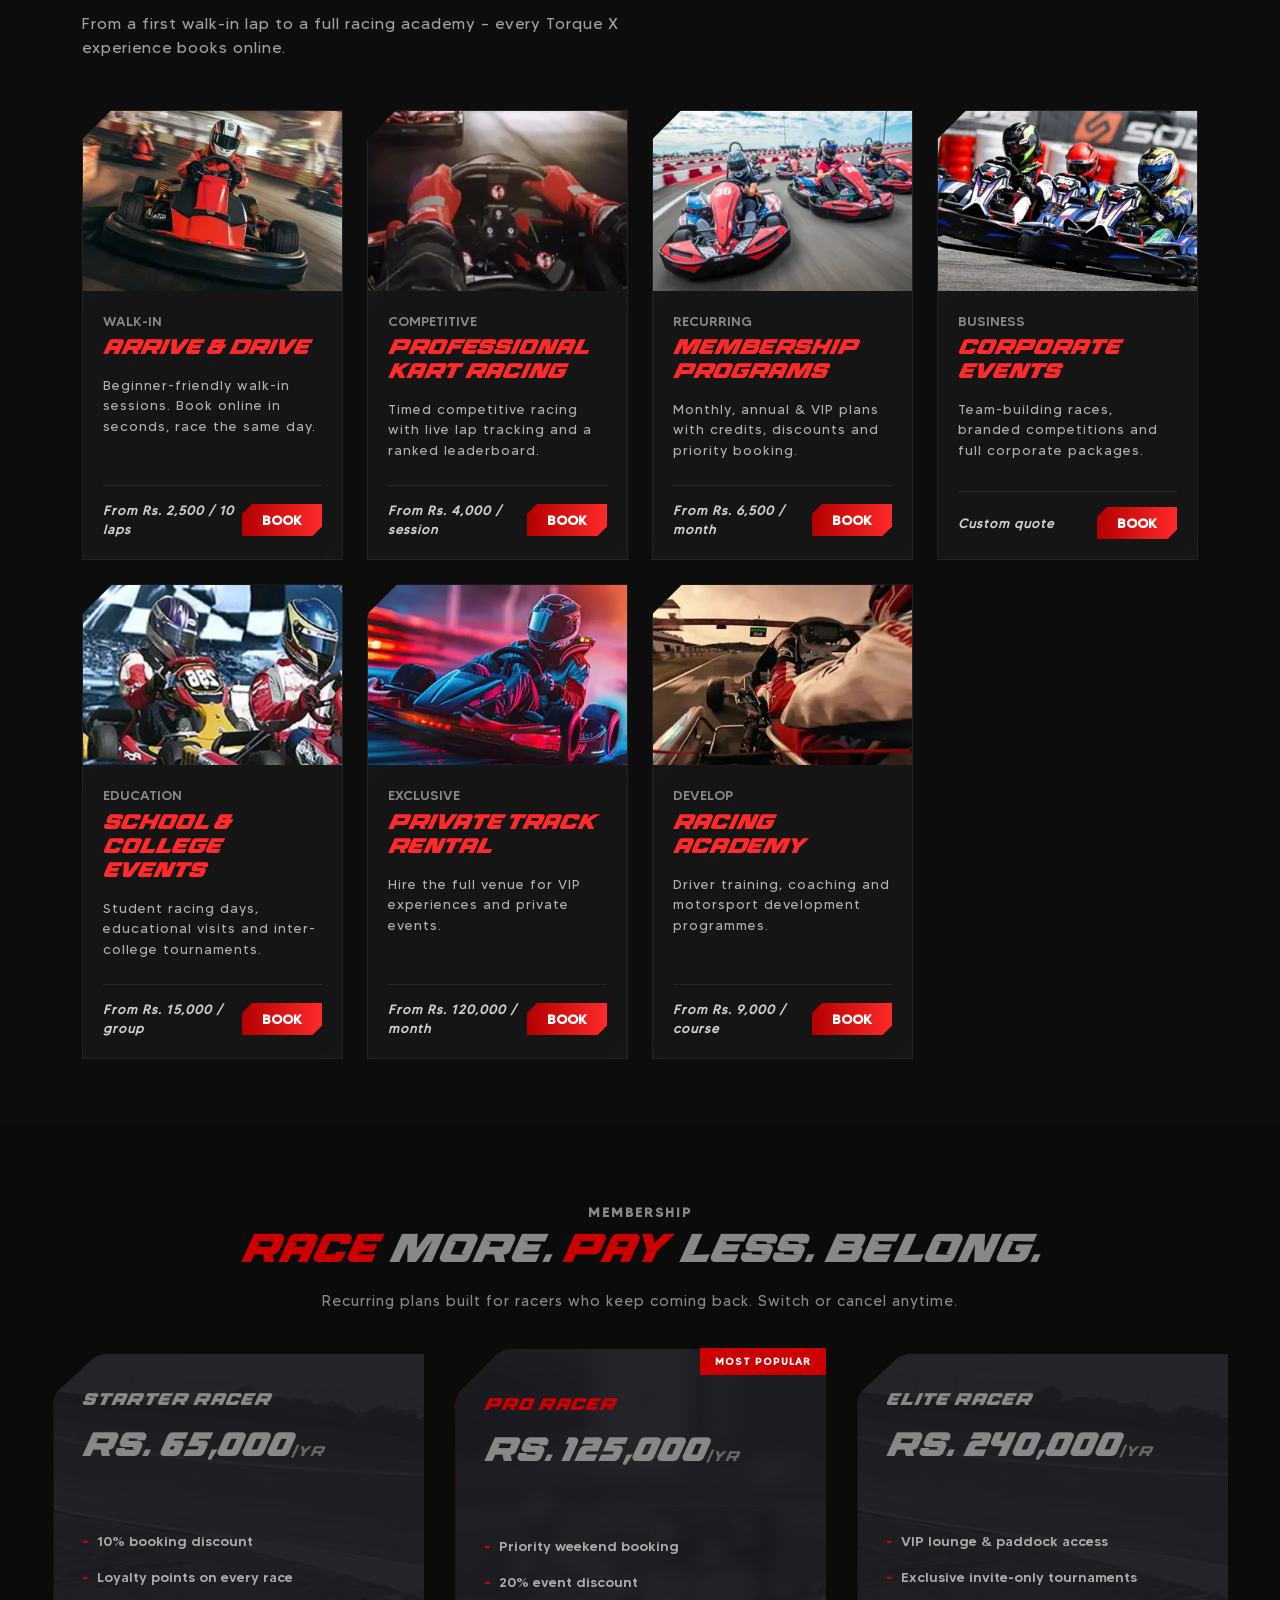
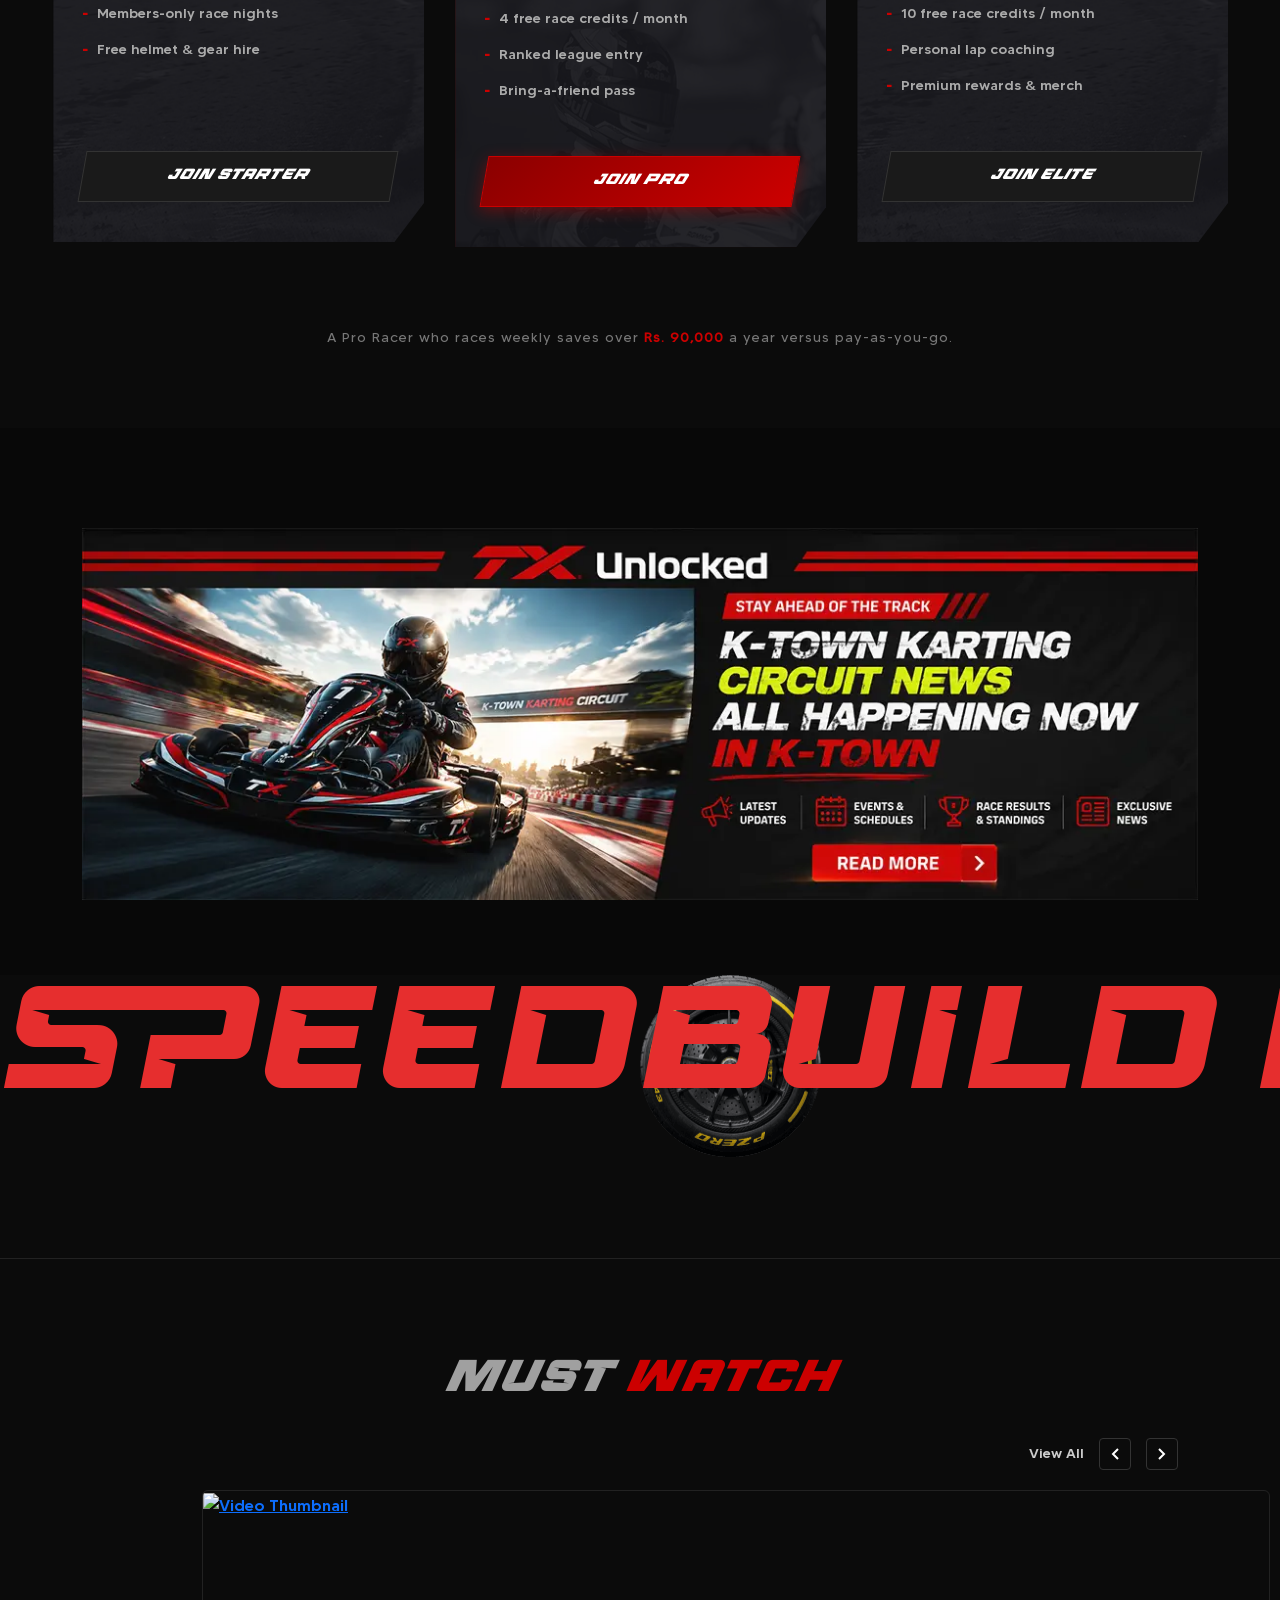
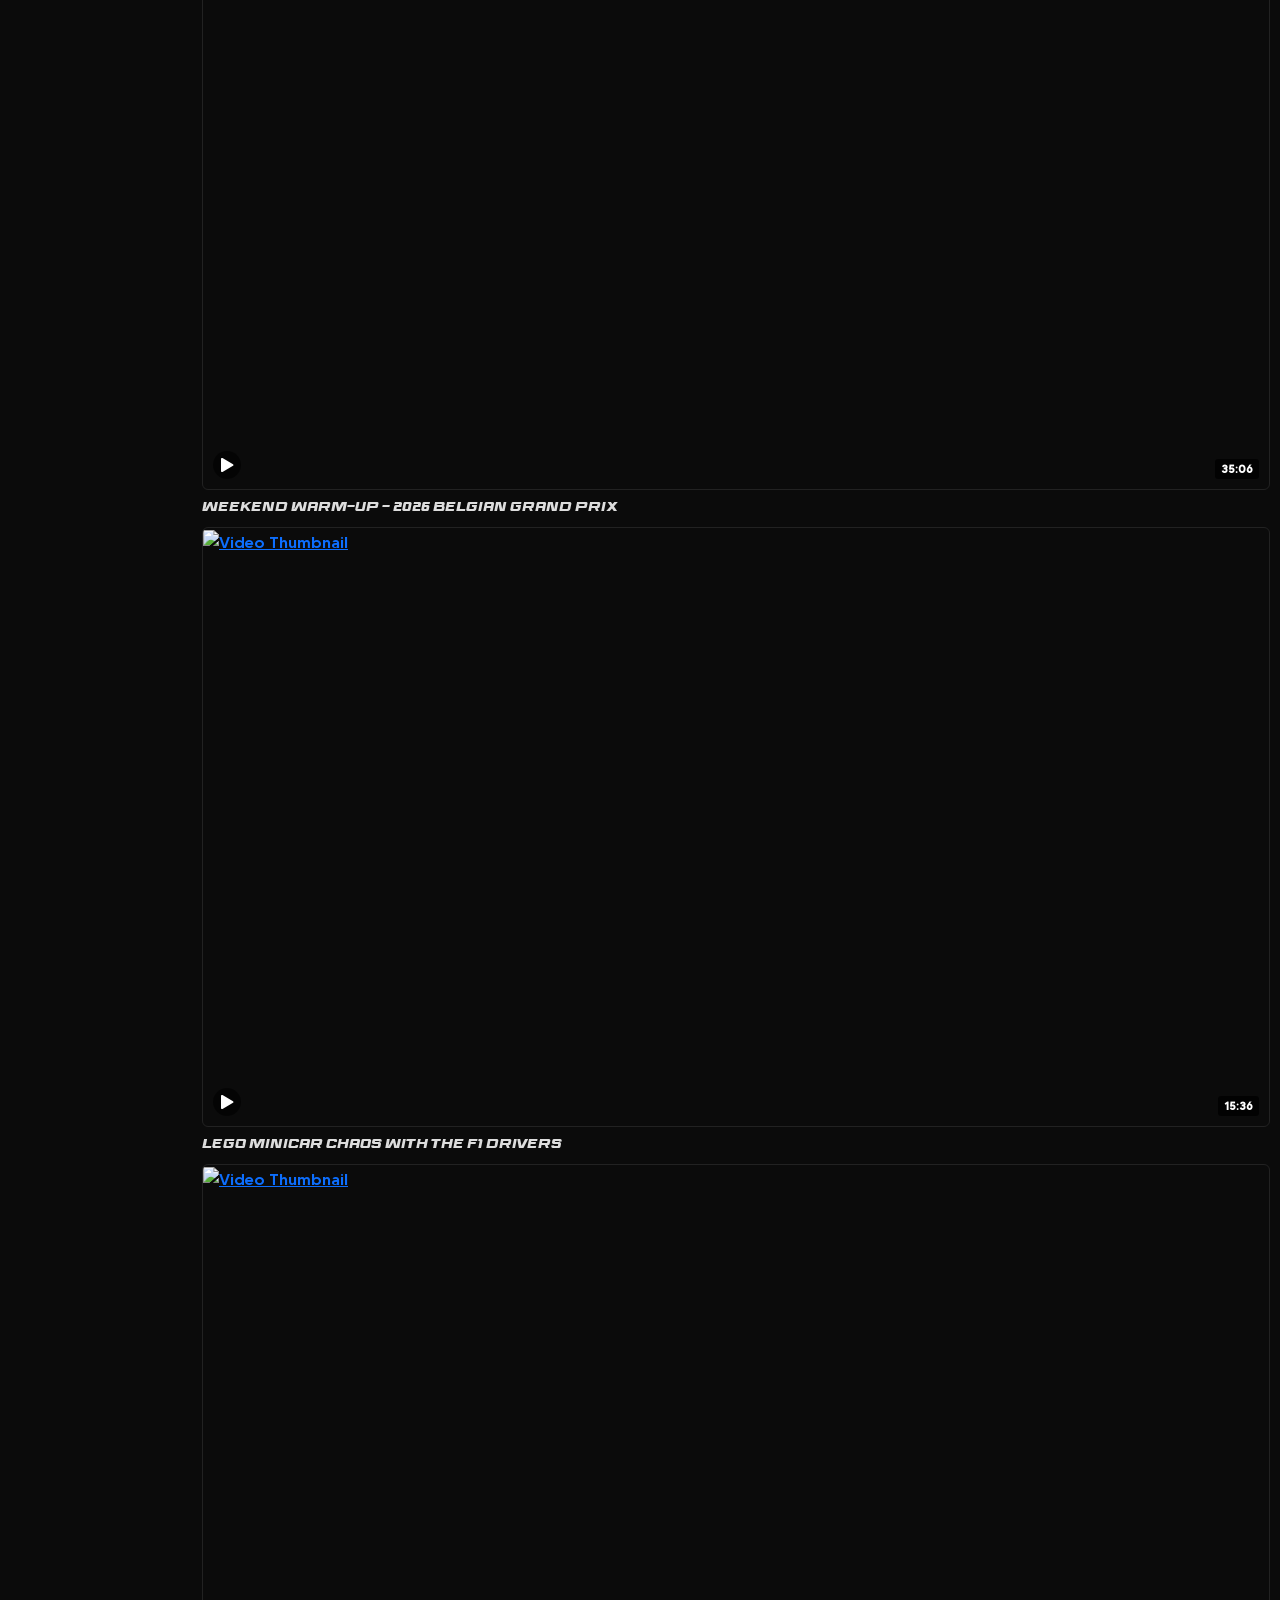
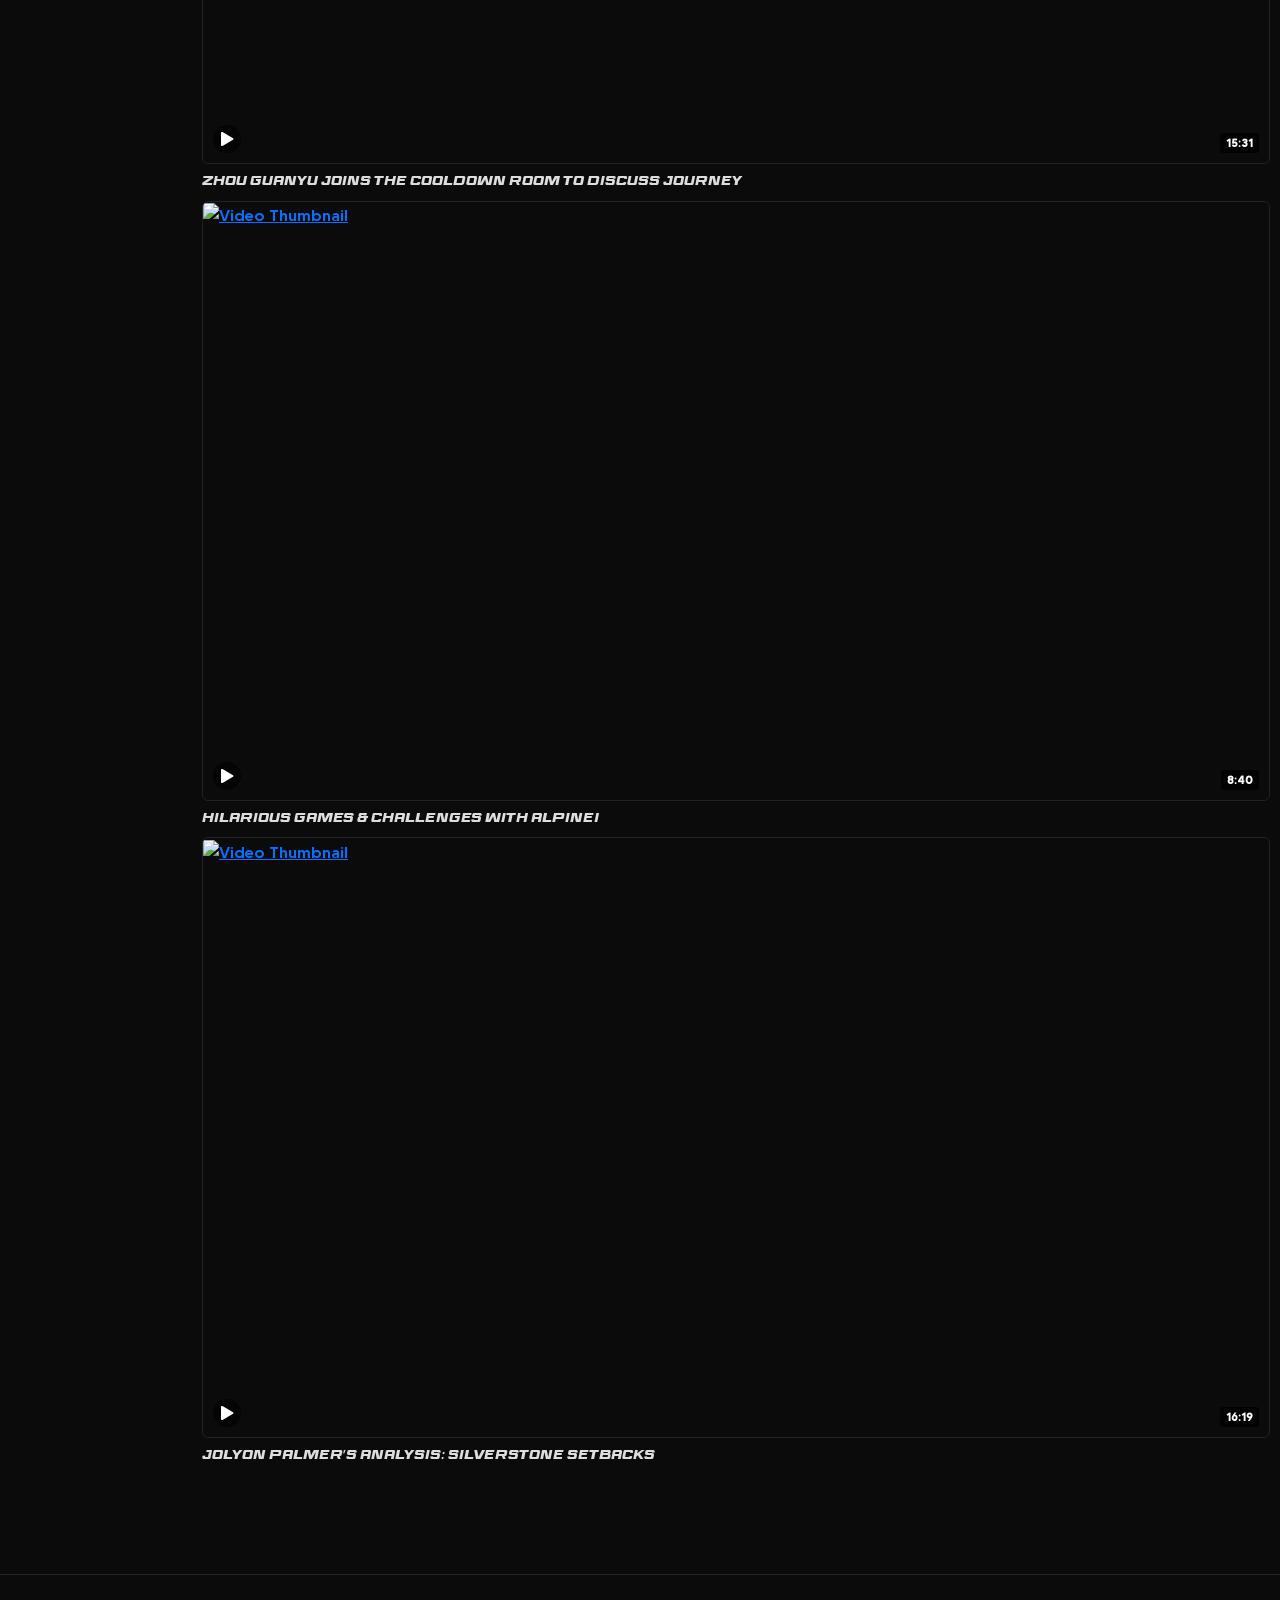
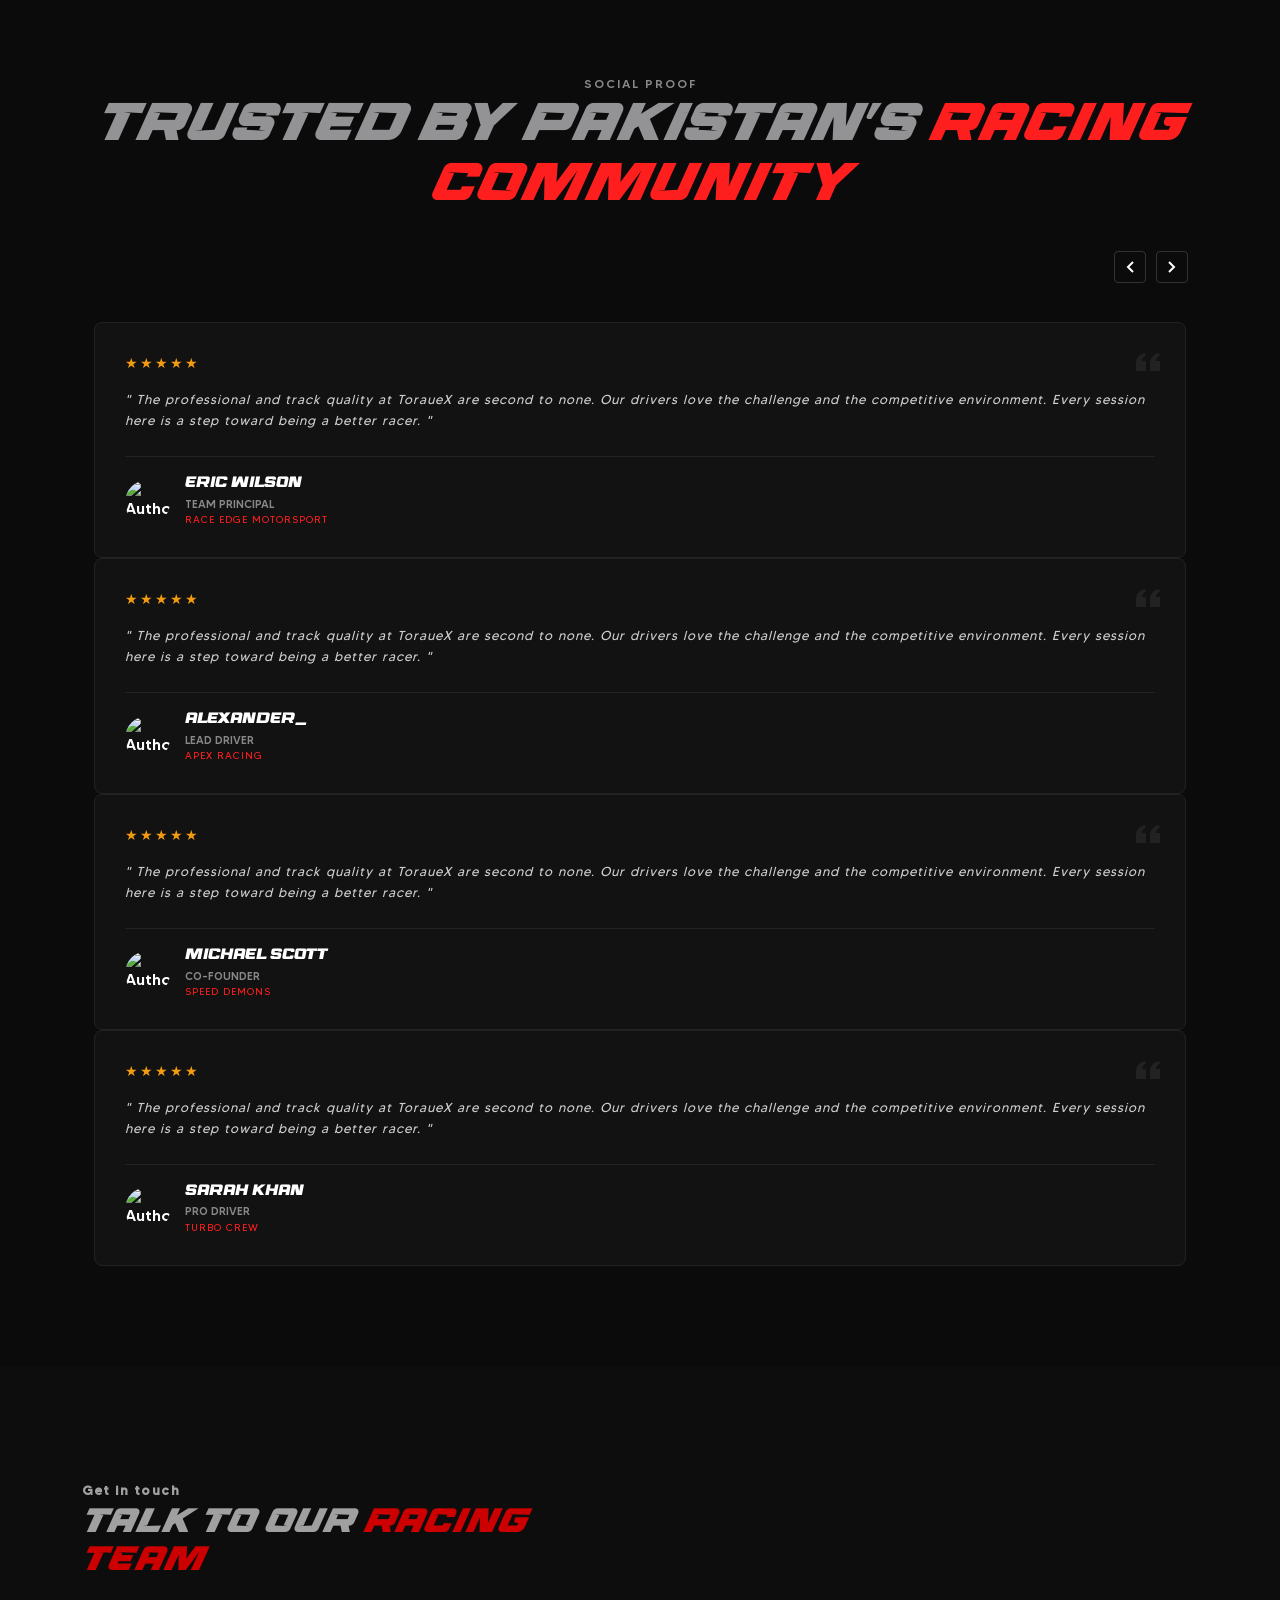
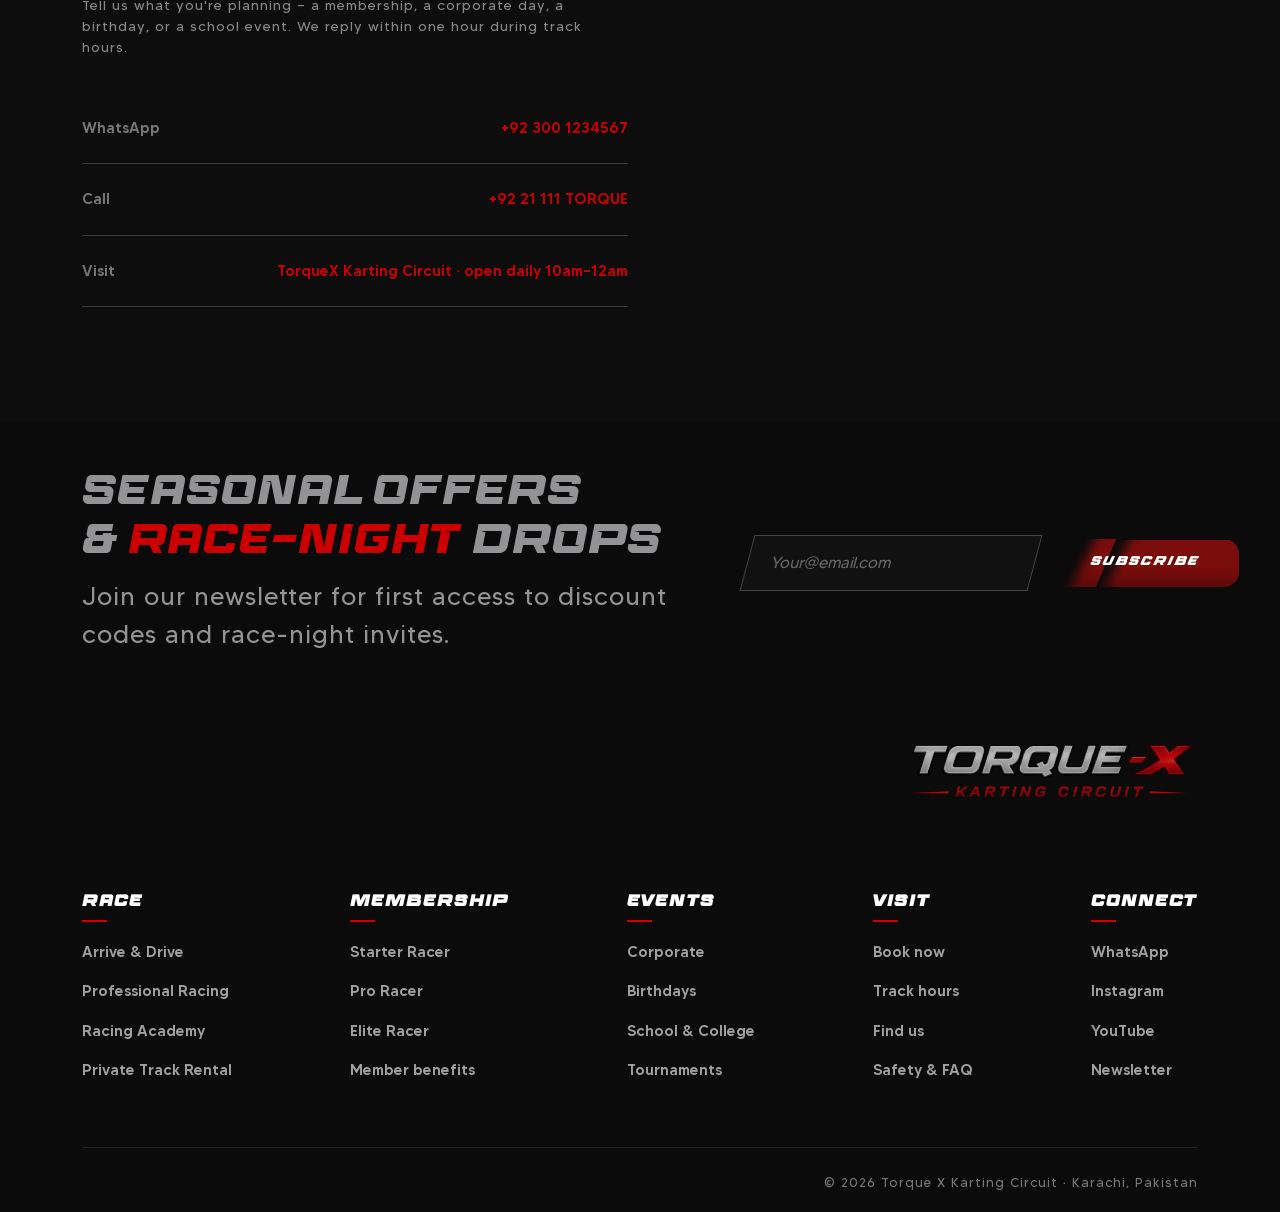
==== commit e2485258: "Updated content" ====
--- a/index.html
+++ b/index.html
@@ -1327,6 +1327,7 @@
                            </div>
                         </div>
                      </div>
+                     
                   </div>
                </div>
             </div>
--- a/assets/css/style.css
+++ b/assets/css/style.css
@@ -2359,3 +2359,24 @@
             display: flex;
 }
 }
+
+
+/* Slider ki parent class ko overflow hidden rakhein taake extra slides bahar na niklein */
+.testimonial-slider {
+    overflow: hidden;
+    width: 100%;
+}
+
+/* Har slide (card wrapper) ki width ko flex aur box-sizing se fix karein */
+.testimonial-slider .testimonial-card-wrap {
+    float: left;
+    height: 100%;
+    padding: 0 12px; /* Cards ke darmiyan gap */
+    box-sizing: border-box;
+}
+
+/* Slick list ki margin fix karna taake alignment theek rahay */
+.testimonial-slider .slick-list {
+    margin: 0 -12px;
+    overflow: hidden;
+}
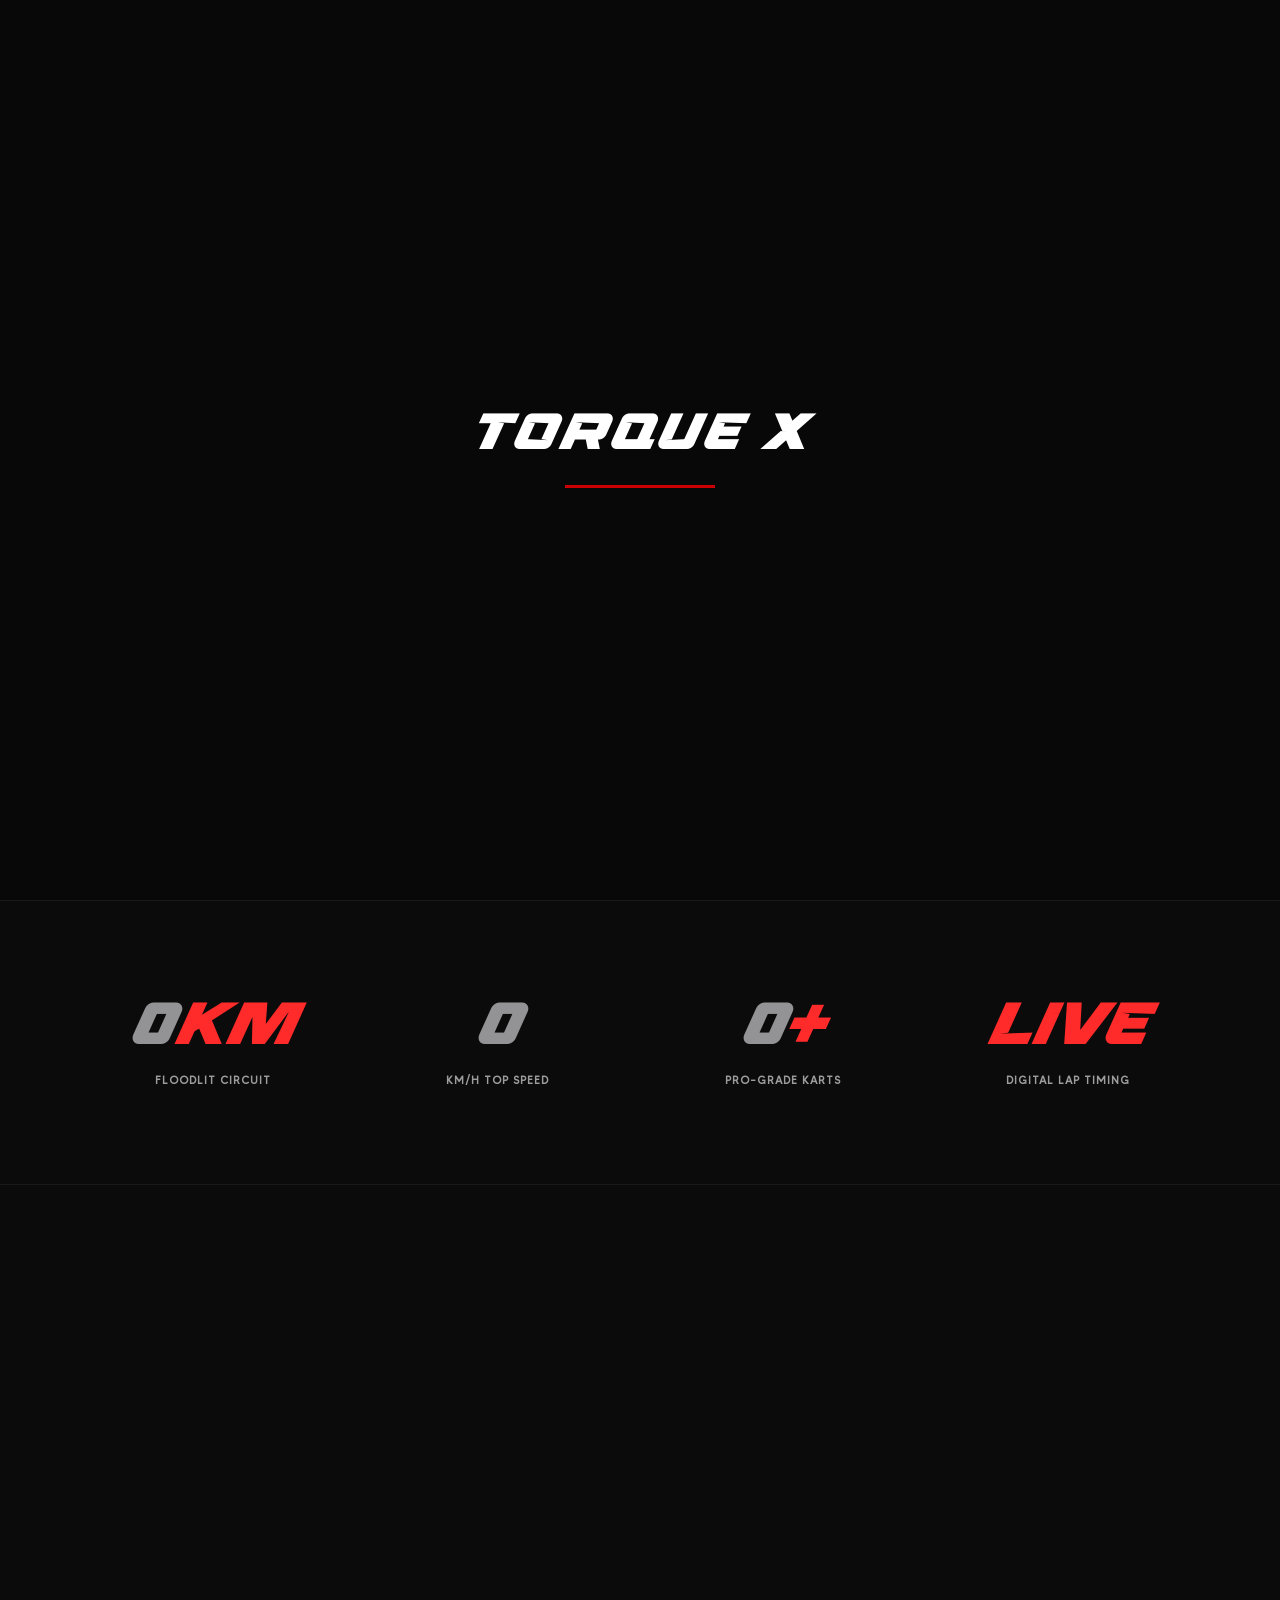
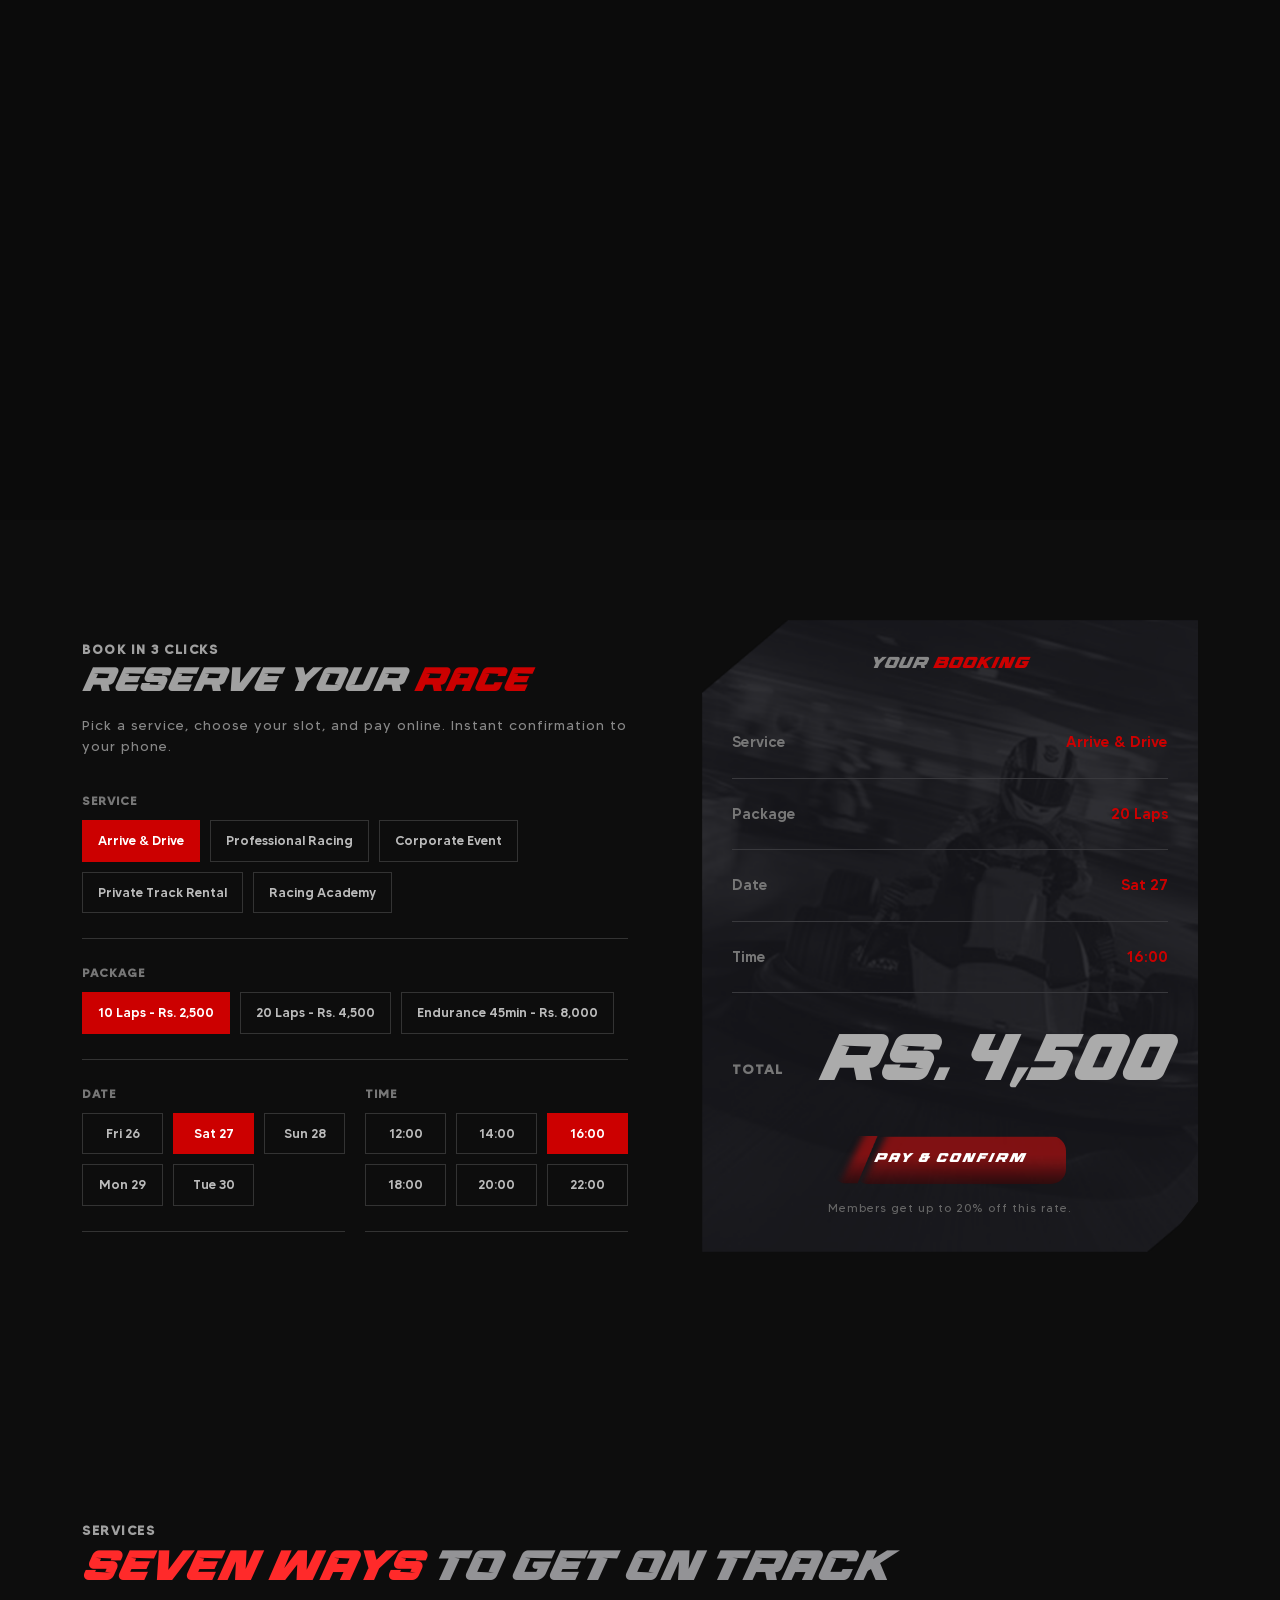
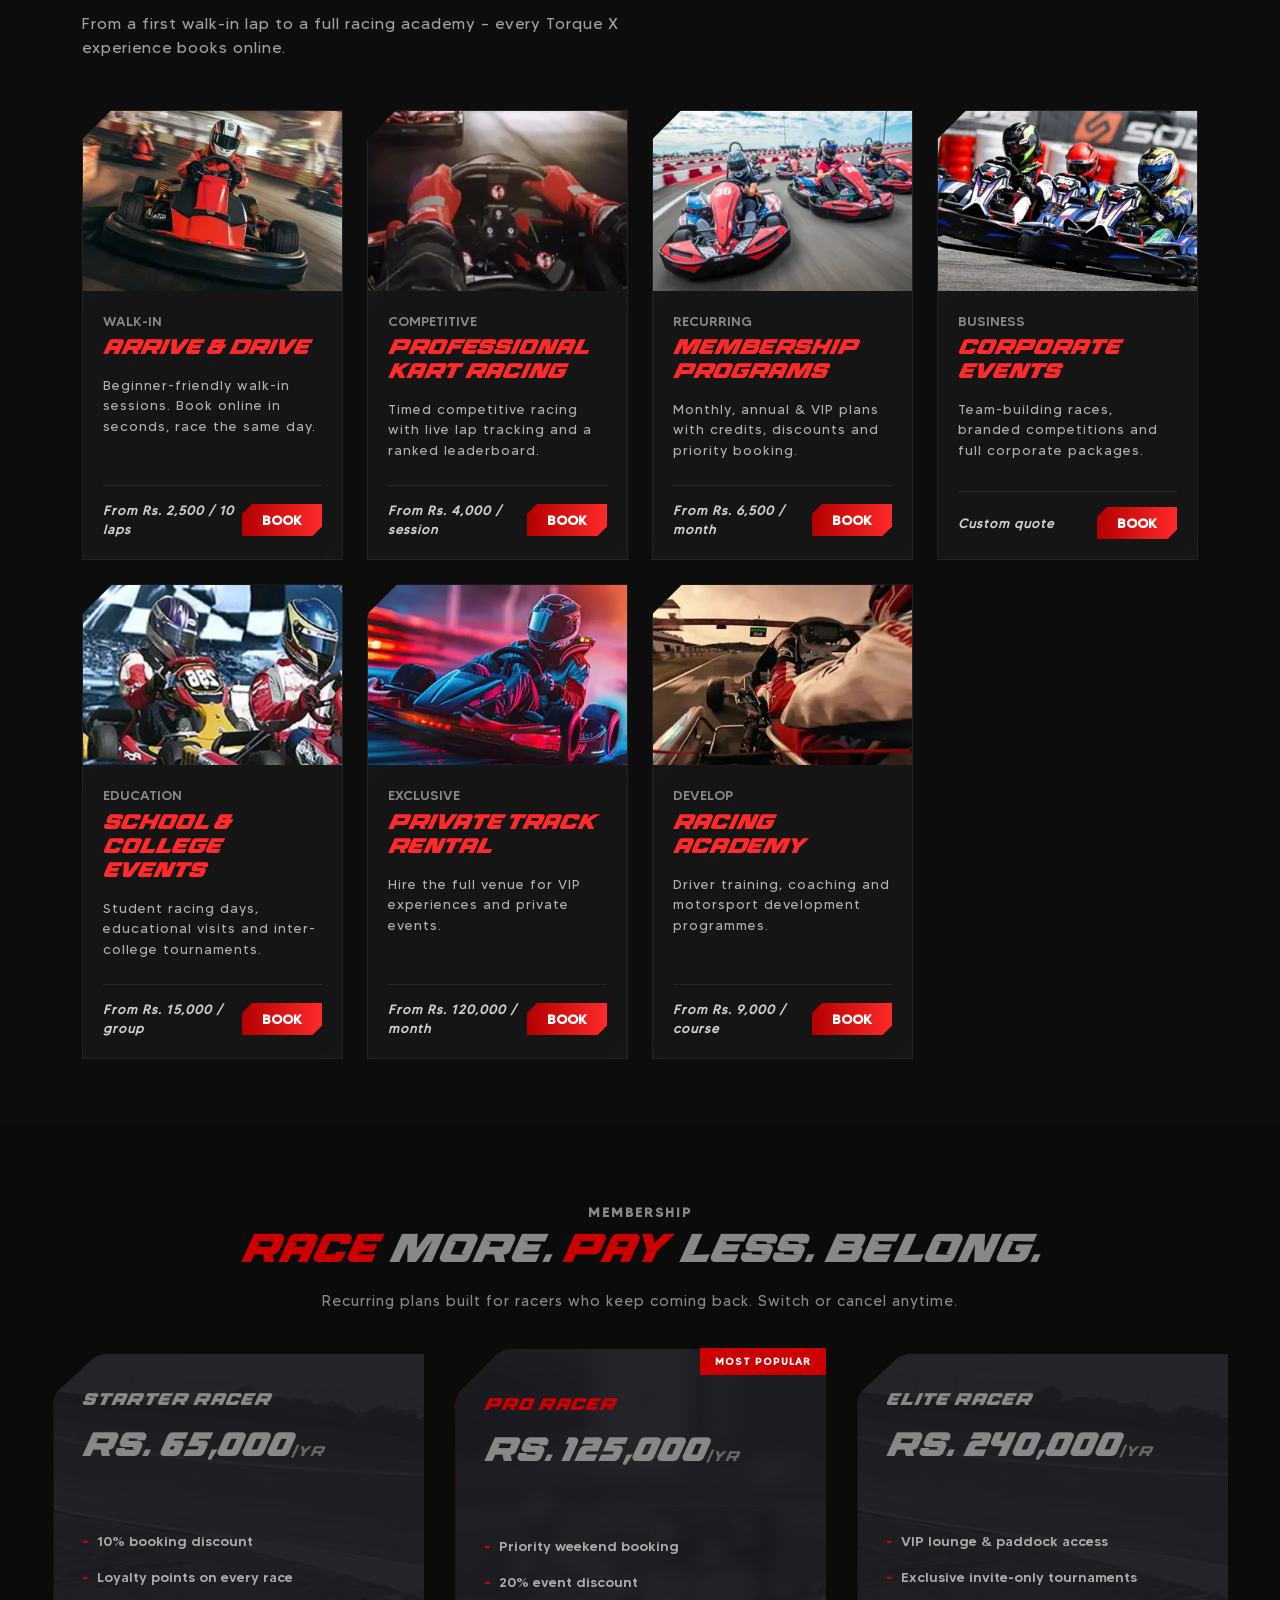
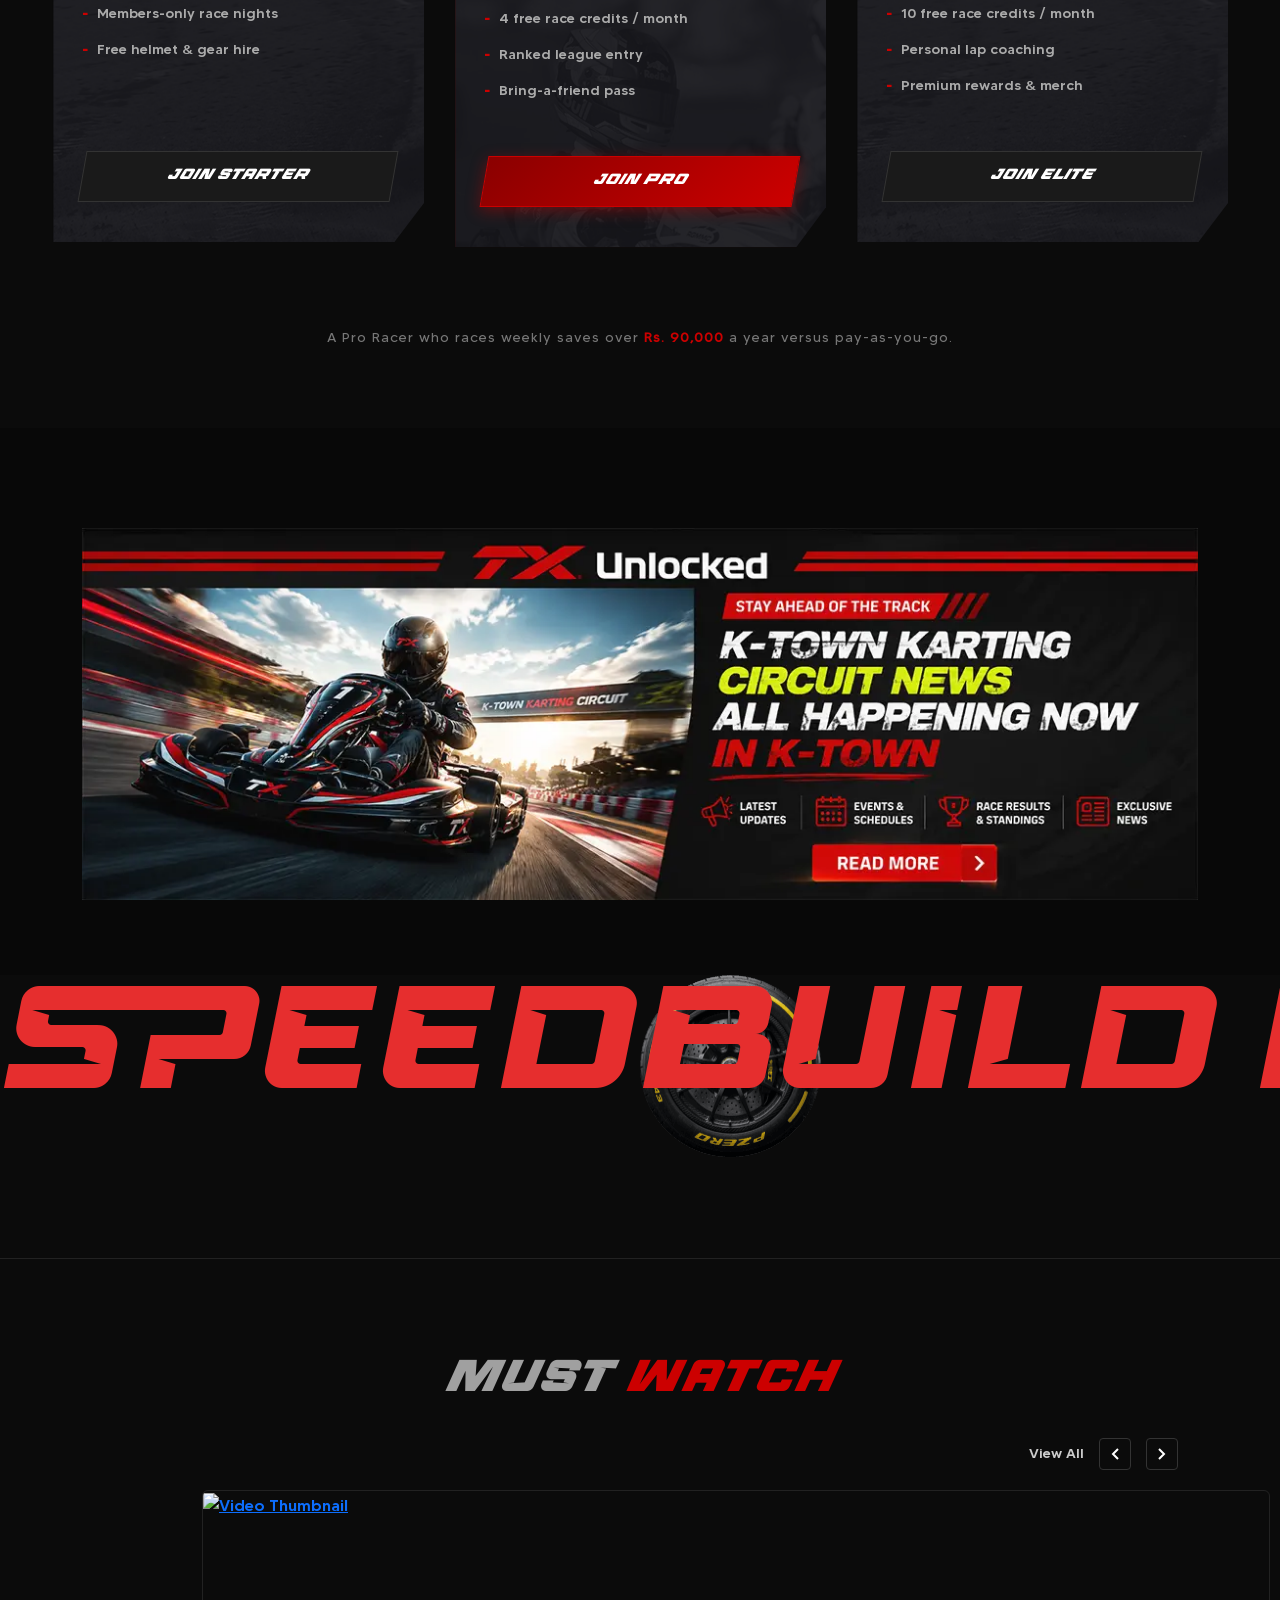
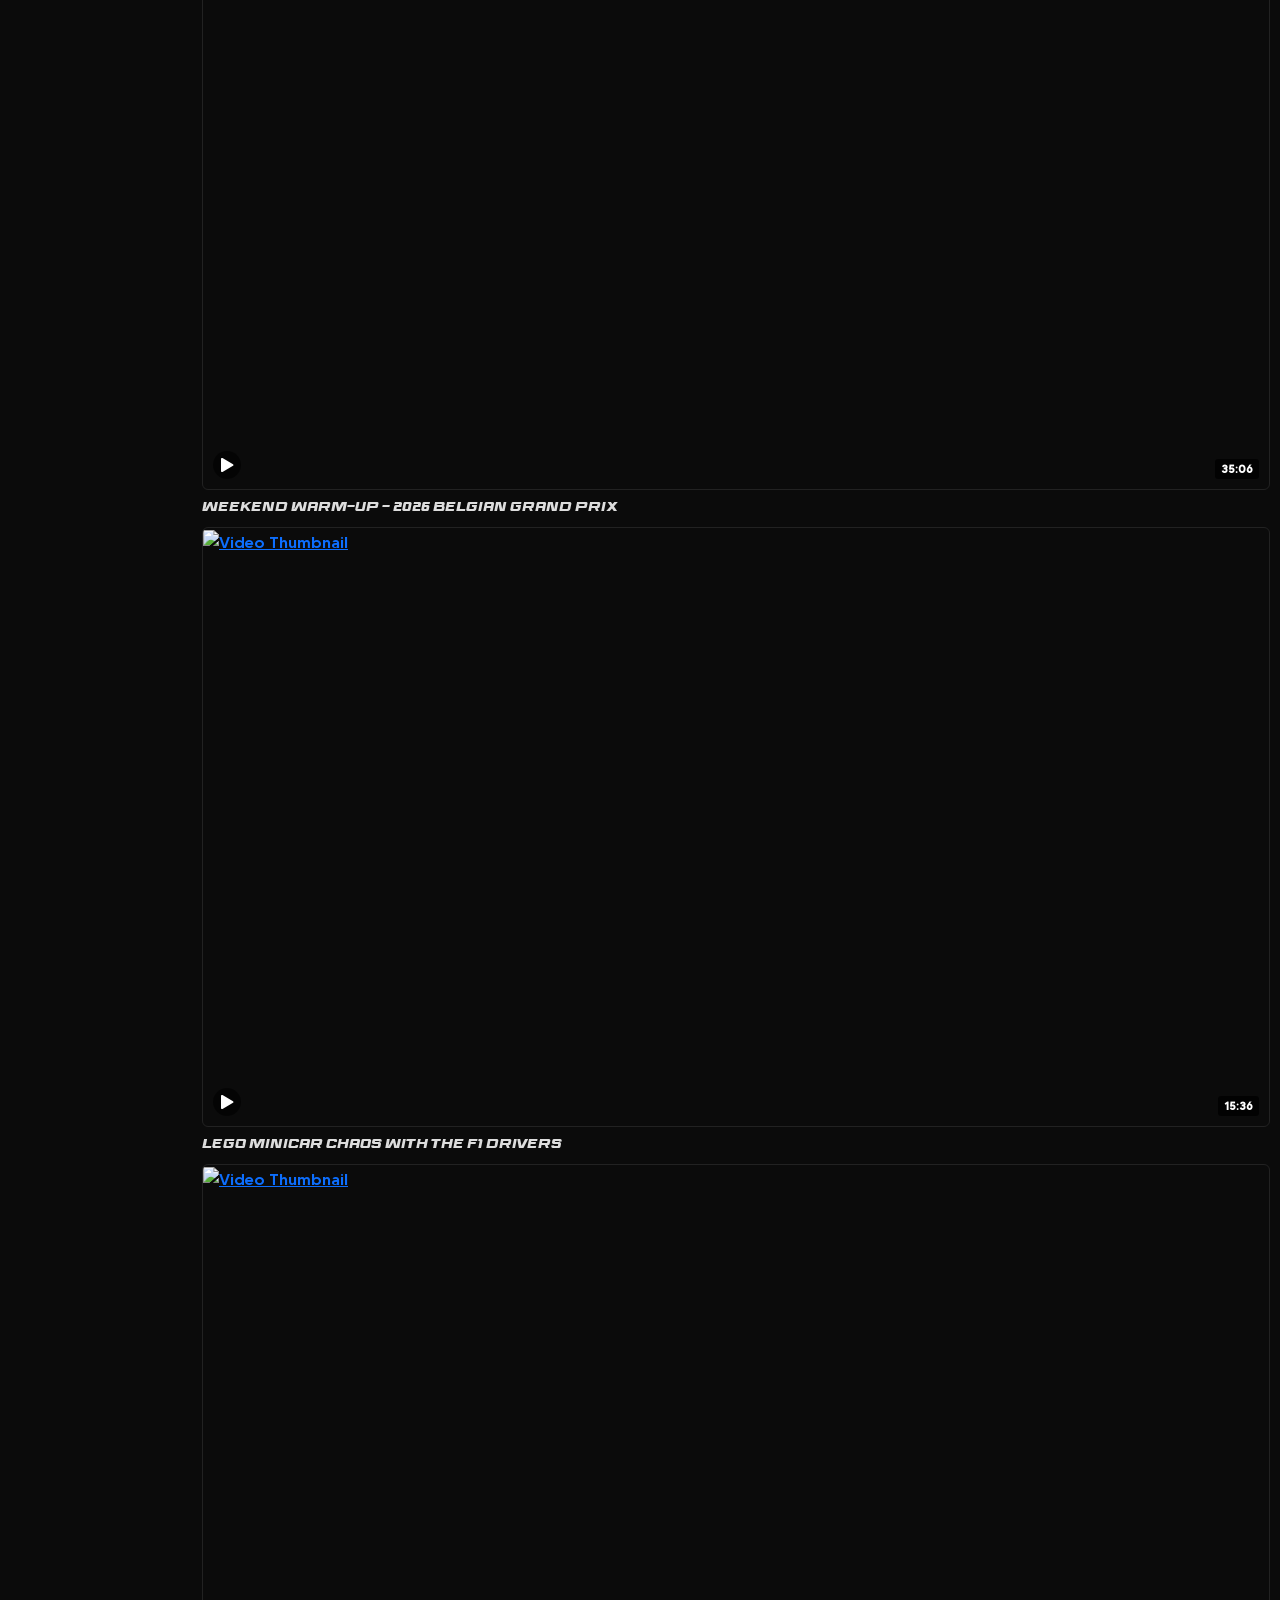
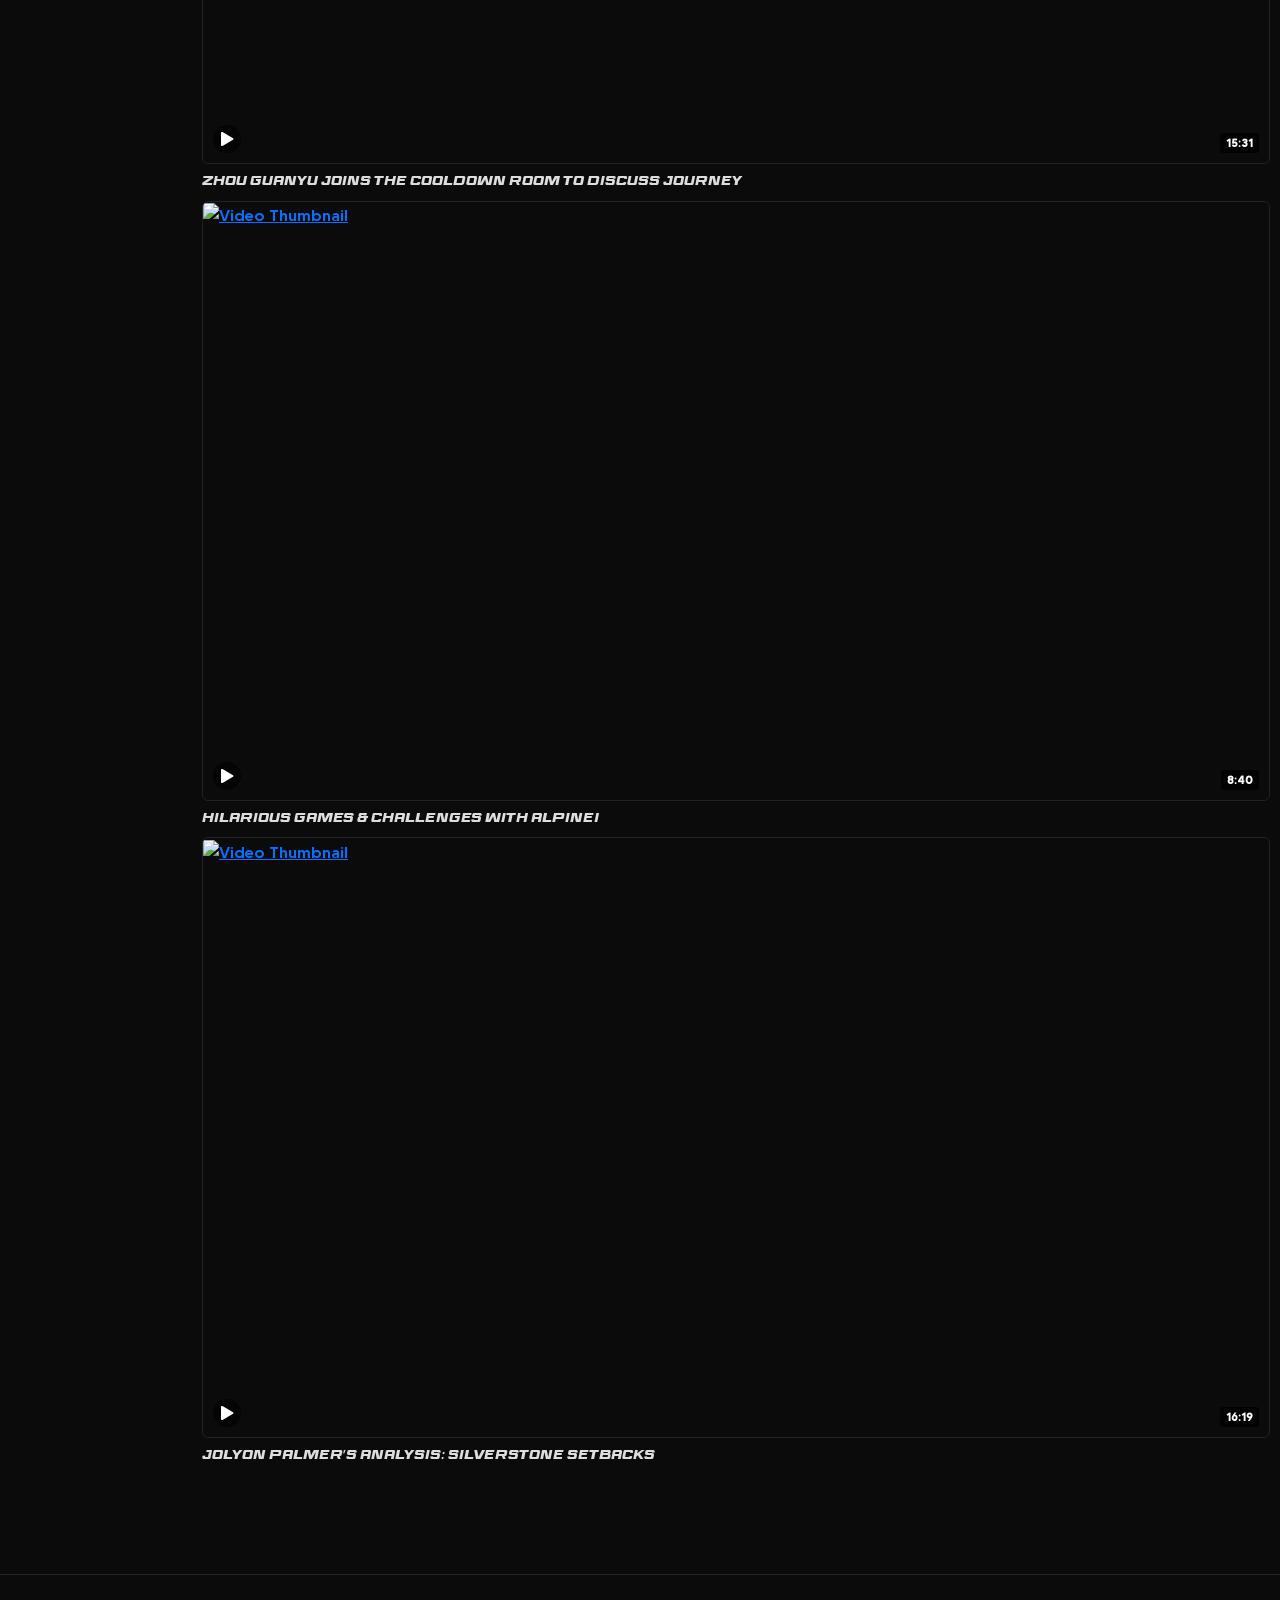
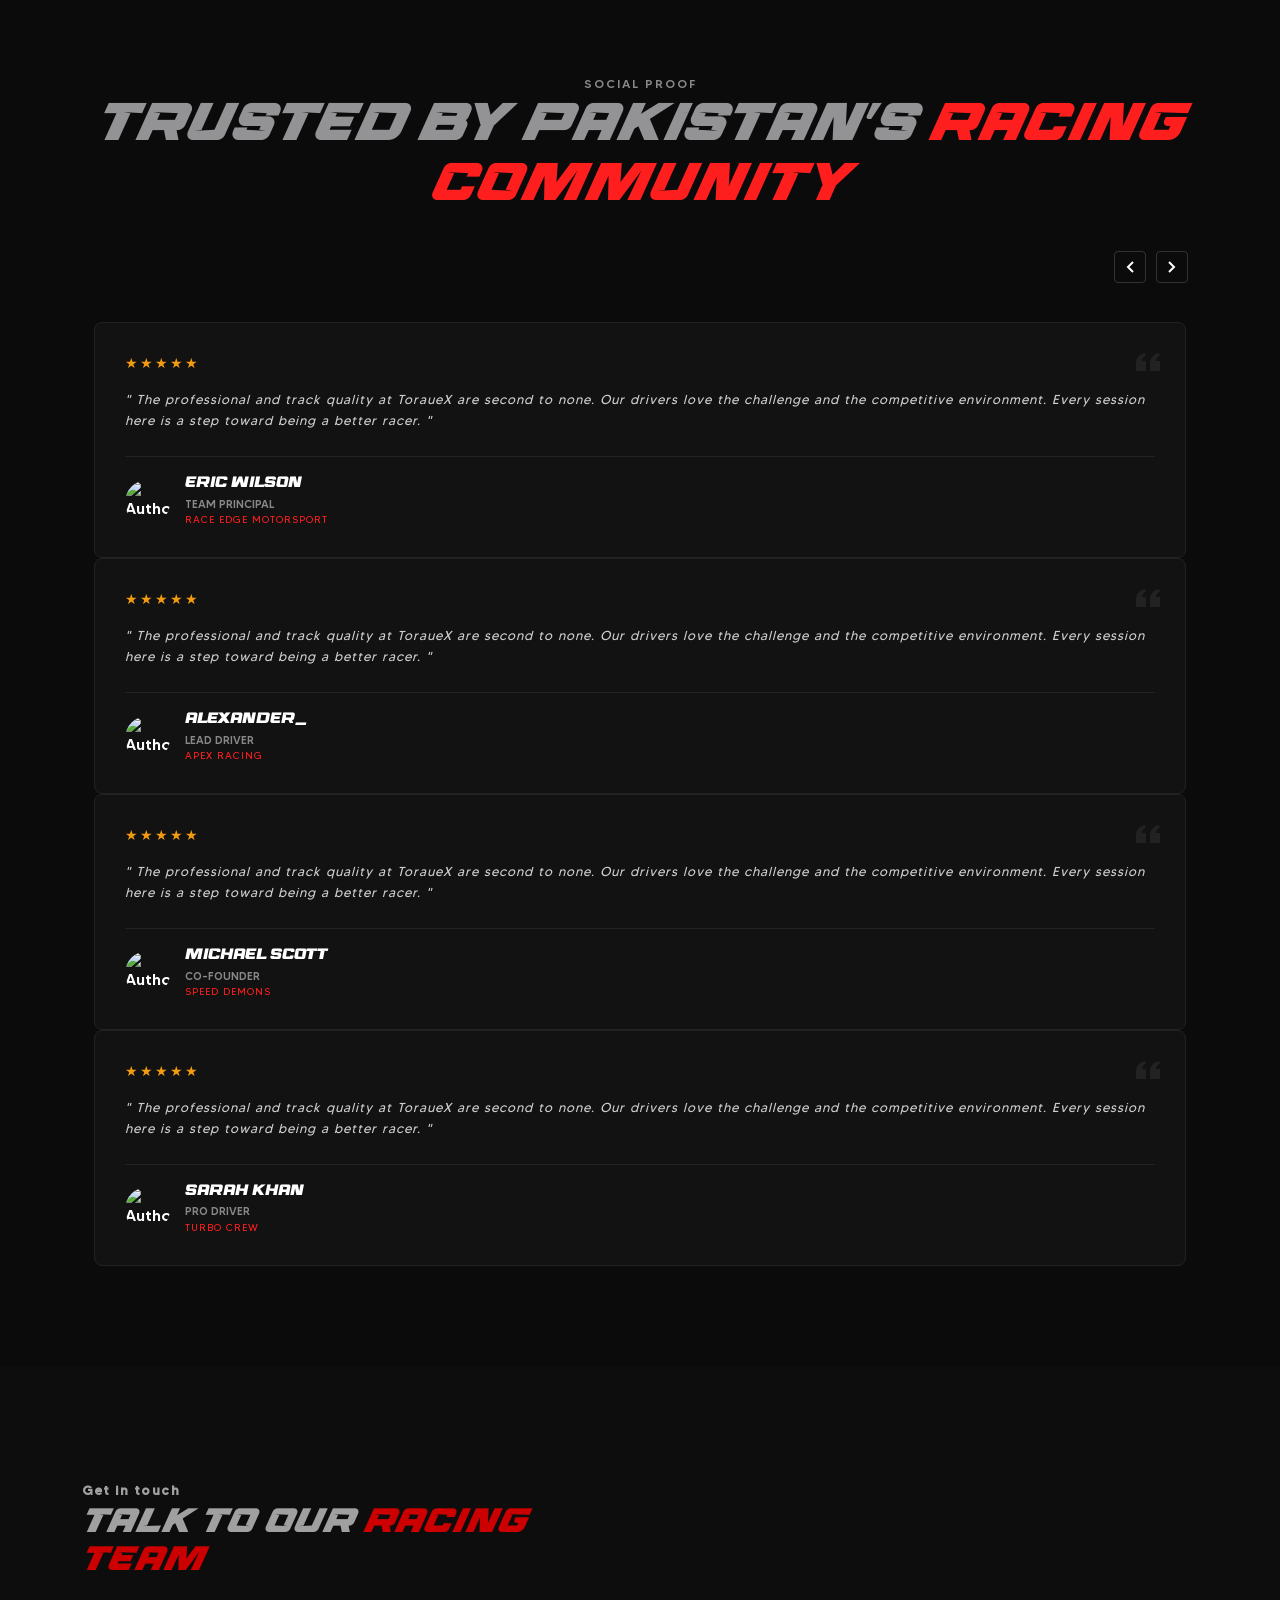
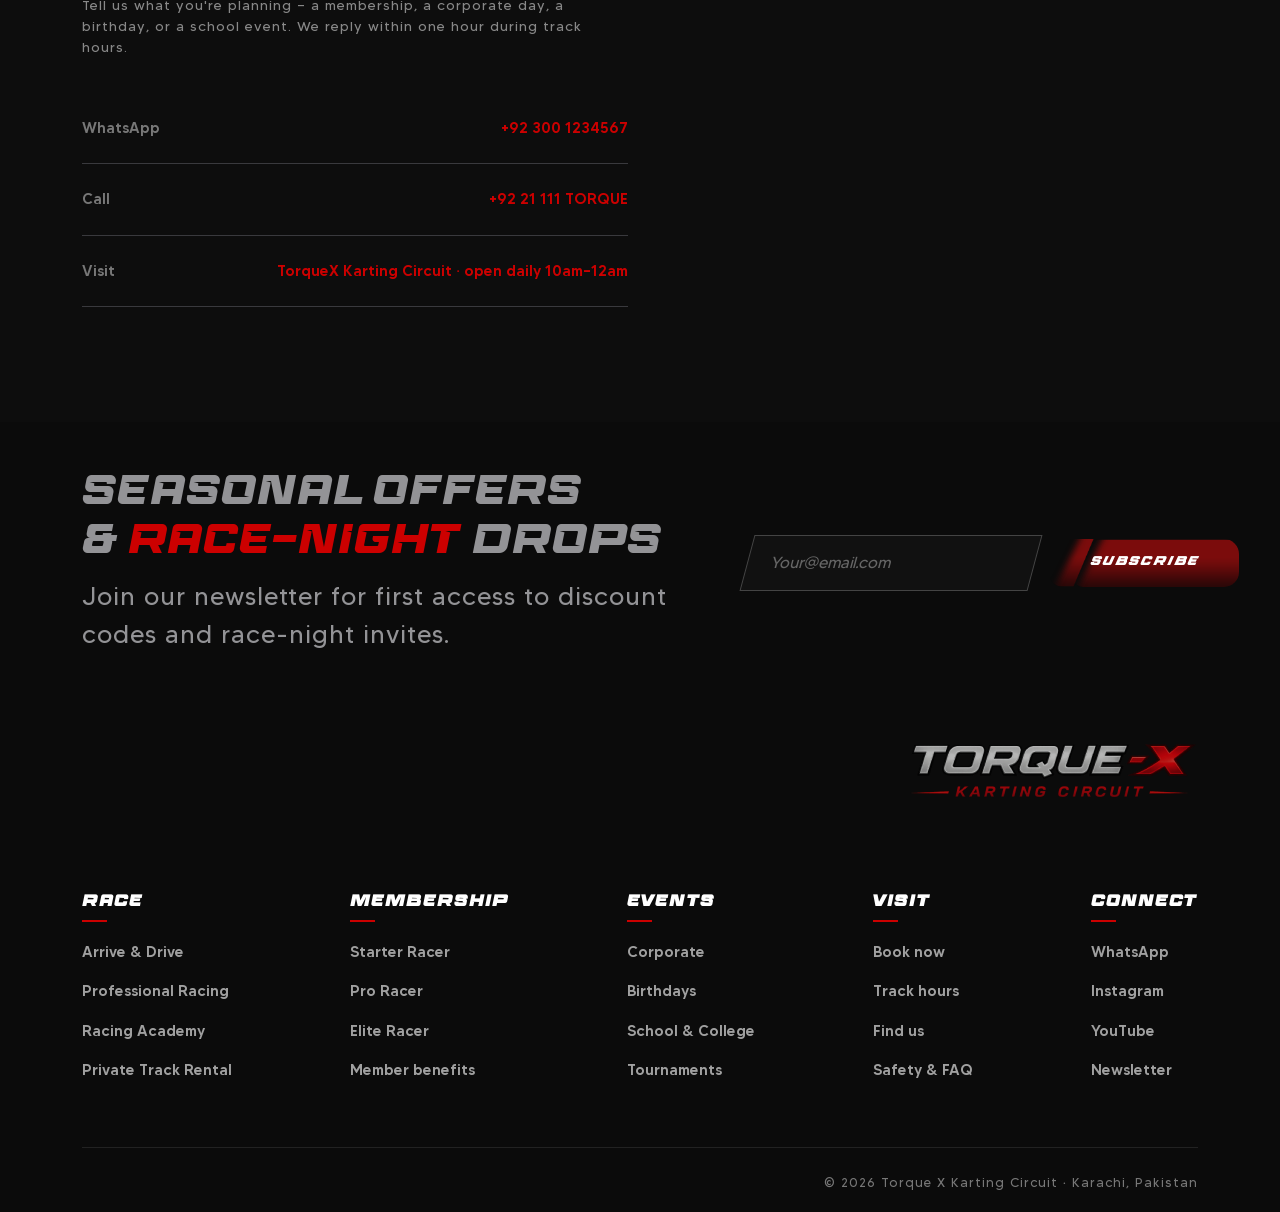
==== commit 1dcfff1f: "new pages" ====
--- a/index.html
+++ b/index.html
@@ -321,7 +321,7 @@
          </div>
       </section>
 
-          <section class="booking-section">
+       <section class="booking-section">
          <div class="container">
             <div class="row align-items-center">
                <div class="col-md-6">
--- a/assets/css/style.css
+++ b/assets/css/style.css
@@ -58,11 +58,104 @@
 h6 {
   font-family: "Race Sport";
 }
-
+.contact-form {
+  max-width: 600px;
+  width: 100%;
+  margin: 0 auto;
+  font-family: inherit;
+}
+
+.form-group {
+  margin-bottom: 25px;
+}
+/* Autofill Background & Text Color Fix */
+.form-line-input:-webkit-autofill,
+.form-line-input:-webkit-autofill:hover, 
+.form-line-input:-webkit-autofill:focus, 
+.form-line-input:-webkit-autofill:active {
+  -webkit-box-shadow: 0 0 0 30px #121212 inset !important;
+  -webkit-text-fill-color: #ffffff !important;
+  transition: background-color 5000s ease-in-out 0s;
+}
+.form-group input[type="text"],
+.form-group input[type="tel"],
+.form-group input[type="number"],
+.form-group input[type="email"],
+.form-group textarea {
+  width: 100%;
+  background: transparent;
+  border: none;
+  border-bottom: 1px solid rgb(57, 57, 61);
+  padding: 10px 0;
+  color: #777;
+  font-size: 16px;
+  outline: none;
+  transition: border-color 0.3s ease;
+}
+
+.form-group input::placeholder,
+.form-group textarea::placeholder {
+      color: #777;
+}
+
+.form-group input:focus,
+.form-group textarea:focus {
+  border-bottom-color: #ff1e1e;
+}
+
+.form-group > label {
+  display: block;
+  color: rgba(255, 255, 255, 0.8);
+  font-size: 15px;
+  margin-bottom: 12px;
+}
+
+.options-list {
+  display: flex;
+  flex-wrap: wrap;
+  gap: 8px 16px;
+}
+
+.options-list label {
+  color: #ff3333;
+  font-size: 14px;
+  cursor: pointer;
+  display: inline-flex;
+  align-items: center;
+  gap: 6px;
+}
+
+.options-list input[type="radio"] {
+  accent-color: #ff3333;
+}
+
+.form-group textarea {
+  border: 1px solid rgba(255, 255, 255, 0.4);
+  padding: 15px;
+  resize: vertical;
+  min-height: 140px;
+  text-align: center;
+}
+
+.form-group textarea::placeholder {
+  text-align: center;
+  font-style: italic;
+}
+
+.contact-map {
+    padding-bottom: 100px;
+}
+.iframe-wrap{
+    border: 2px solid #aa0808;
+    padding: 10px;  
+}
 /* Top Announcement Bar */
 .top-announcement-bar {
-  background-color: #111;
+  
   border-bottom: 1px solid #222;
+
+  background-image: url('../images/top-bar.webp');
+  background-size: 100% 100%;
 
   padding: 6px 0;
   text-align: center;
@@ -228,18 +321,21 @@
   width: max-content;
   justify-content: center;
   align-items: center;
+    background-size: cover;
+    background-repeat: no-repeat;  
 }
 .book-race-btn:hover {
   transform: translateY(-2px);
   box-shadow: 0 6px 20px rgba(200, 0, 0, 0.5);
 }
 header {
-  background-image: url(../images/banner-image.webp);
   background-size: cover;
   background-repeat: no-repeat;
   height: 100vh;
   overflow: hidden;
 }
+
+
 header video {
   position: absolute;
   width: 100%;
@@ -300,6 +396,16 @@
   padding: 80px 0;
   position: relative;
 }
+.why-torque-section.ser-detail .section-heading-2, .why-torque-section.ser-detail .section-heading-1 {
+  font-size: 2rem;
+}
+
+.why-torque-section.ser-detail .lead, .why-torque-section.ser-detail ol li{
+  color: #b1b1b1;
+  font-size: 1.25rem;
+  font-family: "Made Tommy Light";      
+}
+
 
 /* Section Subtitle & Headings */
 .section-subtitle {
@@ -981,6 +1087,8 @@
 
 .filter-group {
   margin-bottom: 25px;
+  border-bottom: 1px solid #333;
+  padding-bottom: 25px;
 }
 
 .filter-group label {
@@ -1032,8 +1140,8 @@
 }
 
 .opt-btn.active {
- background-color: #e62e2e;
-    border-color: #e62e2e;
+  background-color: #cc0000;
+  border-color: #cc0000;
   color: #fff;
 }
 
@@ -1554,6 +1662,9 @@
   overflow: hidden;
   height: 100vh;
 }
+.inner-header, .inner-hero{
+  height: auto;
+}
 .hero-section .container-fluid {
   position: absolute;
   top: 50%;
@@ -1562,7 +1673,14 @@
   width: calc(100% - 100px);
   z-index: 2;
 }
-
+.inner-hero .container-fluid {
+    position: relative;
+    top: 0;
+    left: 0;
+    transform: none;
+    width: auto;
+    padding: 0;
+}
 .hero-section .container {
   max-width: 1200px;
   margin: 0 auto;
@@ -2057,6 +2175,17 @@
 }
 
 @media (max-width: 767px) {
+  .hero-section.inner-hero .container-fluid {
+    position: relative;
+    top: 0%;
+    left: 0;
+    transform: none;
+    width: 100%;
+  }
+    .hero-section.inner-hero img{
+      height: 400px;
+      object-fit: cover;
+    }
   .hero-badges,
   .hero-desc,
   .hero-stats {
